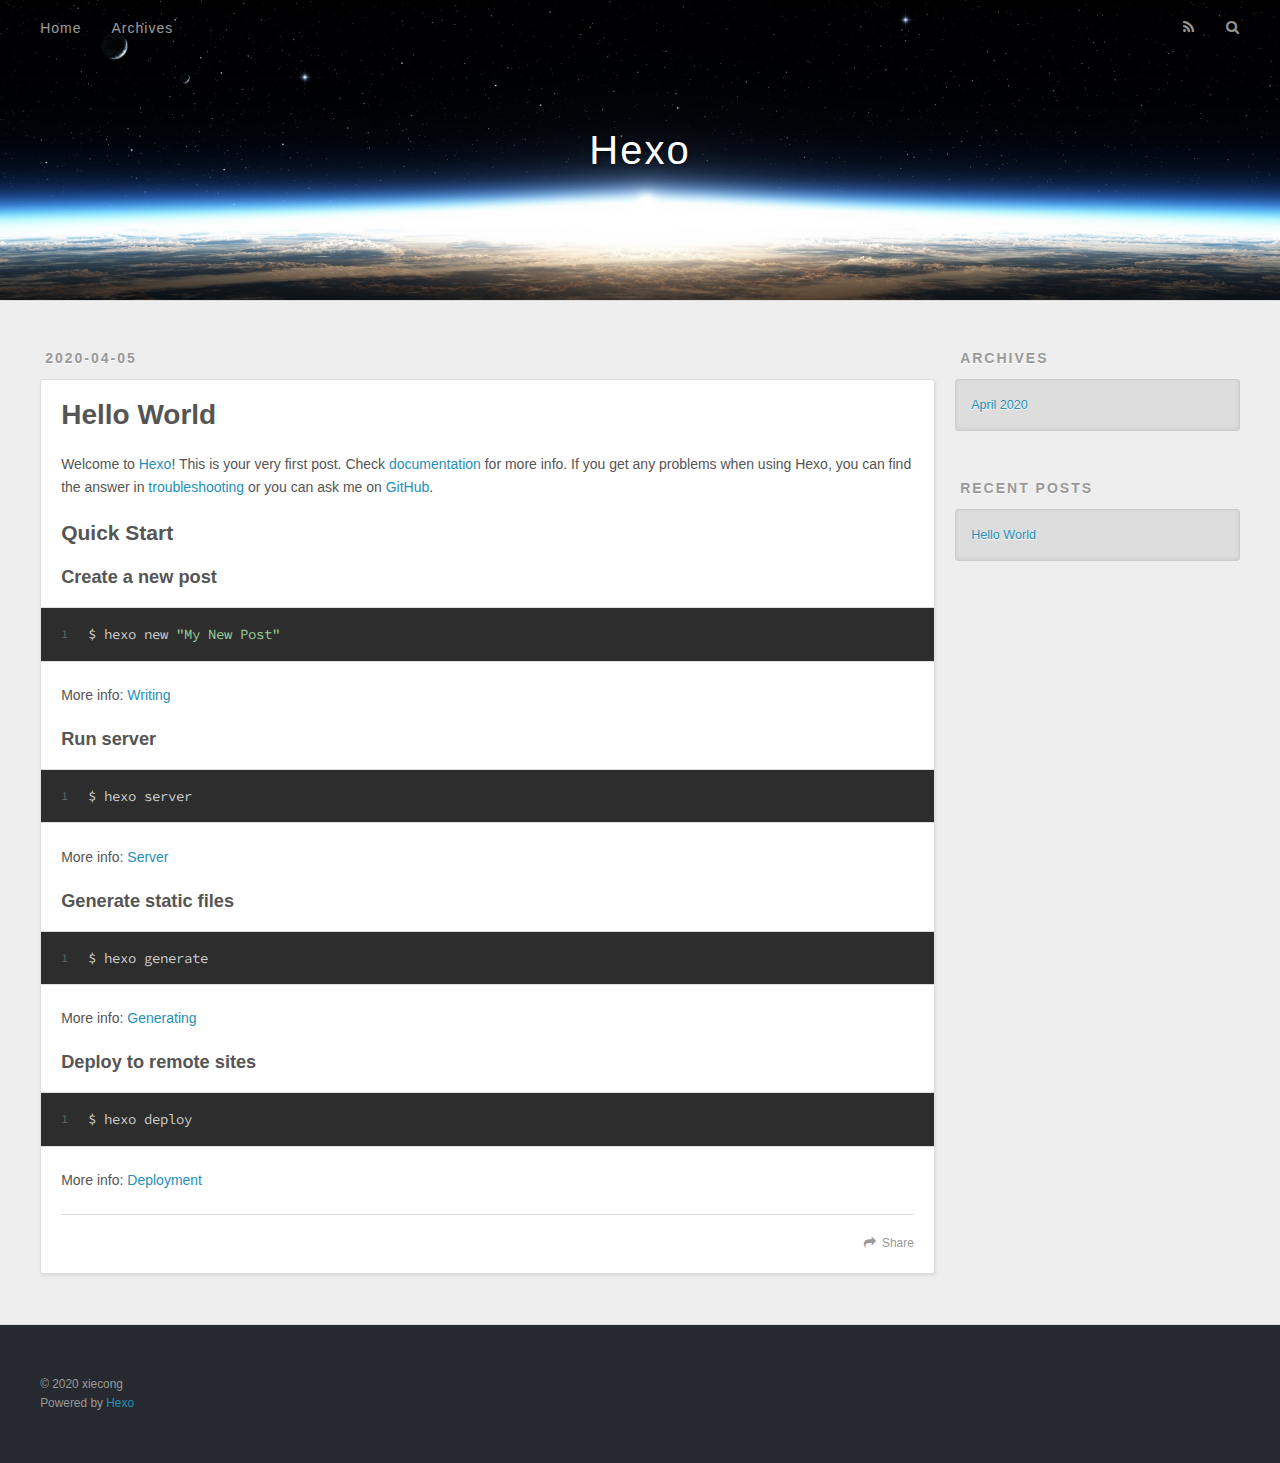
==== index.html @ ac2ae431 "Site updated: 2020-04-05 21:33:29" ====
<!DOCTYPE html>
<html>
<head>
  <meta charset="utf-8">
  

  
  <title>Hexo</title>
  <meta name="viewport" content="width=device-width, initial-scale=1, maximum-scale=1">
  <meta property="og:type" content="website">
<meta property="og:title" content="Hexo">
<meta property="og:url" content="https://xccong88.github.io/index.html">
<meta property="og:site_name" content="Hexo">
<meta property="og:locale" content="en_US">
<meta property="article:author" content="xiecong">
<meta name="twitter:card" content="summary">
  
    <link rel="alternate" href="/atom.xml" title="Hexo" type="application/atom+xml">
  
  
    <link rel="icon" href="/favicon.png">
  
  
    <link href="//fonts.googleapis.com/css?family=Source+Code+Pro" rel="stylesheet" type="text/css">
  
  
<link rel="stylesheet" href="/css/style.css">

<meta name="generator" content="Hexo 4.2.0"></head>

<body>
  <div id="container">
    <div id="wrap">
      <header id="header">
  <div id="banner"></div>
  <div id="header-outer" class="outer">
    <div id="header-title" class="inner">
      <h1 id="logo-wrap">
        <a href="/" id="logo">Hexo</a>
      </h1>
      
    </div>
    <div id="header-inner" class="inner">
      <nav id="main-nav">
        <a id="main-nav-toggle" class="nav-icon"></a>
        
          <a class="main-nav-link" href="/">Home</a>
        
          <a class="main-nav-link" href="/archives">Archives</a>
        
      </nav>
      <nav id="sub-nav">
        
          <a id="nav-rss-link" class="nav-icon" href="/atom.xml" title="RSS Feed"></a>
        
        <a id="nav-search-btn" class="nav-icon" title="Search"></a>
      </nav>
      <div id="search-form-wrap">
        <form action="//google.com/search" method="get" accept-charset="UTF-8" class="search-form"><input type="search" name="q" class="search-form-input" placeholder="Search"><button type="submit" class="search-form-submit">&#xF002;</button><input type="hidden" name="sitesearch" value="https://xccong88.github.io"></form>
      </div>
    </div>
  </div>
</header>
      <div class="outer">
        <section id="main">
  
    <article id="post-hello-world" class="article article-type-post" itemscope itemprop="blogPost">
  <div class="article-meta">
    <a href="/2020/04/05/hello-world/" class="article-date">
  <time datetime="2020-04-05T12:32:20.786Z" itemprop="datePublished">2020-04-05</time>
</a>
    
  </div>
  <div class="article-inner">
    
    
      <header class="article-header">
        
  
    <h1 itemprop="name">
      <a class="article-title" href="/2020/04/05/hello-world/">Hello World</a>
    </h1>
  

      </header>
    
    <div class="article-entry" itemprop="articleBody">
      
        <p>Welcome to <a href="https://hexo.io/" target="_blank" rel="noopener">Hexo</a>! This is your very first post. Check <a href="https://hexo.io/docs/" target="_blank" rel="noopener">documentation</a> for more info. If you get any problems when using Hexo, you can find the answer in <a href="https://hexo.io/docs/troubleshooting.html" target="_blank" rel="noopener">troubleshooting</a> or you can ask me on <a href="https://github.com/hexojs/hexo/issues" target="_blank" rel="noopener">GitHub</a>.</p>
<h2 id="Quick-Start"><a href="#Quick-Start" class="headerlink" title="Quick Start"></a>Quick Start</h2><h3 id="Create-a-new-post"><a href="#Create-a-new-post" class="headerlink" title="Create a new post"></a>Create a new post</h3><figure class="highlight bash"><table><tr><td class="gutter"><pre><span class="line">1</span><br></pre></td><td class="code"><pre><span class="line">$ hexo new <span class="string">"My New Post"</span></span><br></pre></td></tr></table></figure>

<p>More info: <a href="https://hexo.io/docs/writing.html" target="_blank" rel="noopener">Writing</a></p>
<h3 id="Run-server"><a href="#Run-server" class="headerlink" title="Run server"></a>Run server</h3><figure class="highlight bash"><table><tr><td class="gutter"><pre><span class="line">1</span><br></pre></td><td class="code"><pre><span class="line">$ hexo server</span><br></pre></td></tr></table></figure>

<p>More info: <a href="https://hexo.io/docs/server.html" target="_blank" rel="noopener">Server</a></p>
<h3 id="Generate-static-files"><a href="#Generate-static-files" class="headerlink" title="Generate static files"></a>Generate static files</h3><figure class="highlight bash"><table><tr><td class="gutter"><pre><span class="line">1</span><br></pre></td><td class="code"><pre><span class="line">$ hexo generate</span><br></pre></td></tr></table></figure>

<p>More info: <a href="https://hexo.io/docs/generating.html" target="_blank" rel="noopener">Generating</a></p>
<h3 id="Deploy-to-remote-sites"><a href="#Deploy-to-remote-sites" class="headerlink" title="Deploy to remote sites"></a>Deploy to remote sites</h3><figure class="highlight bash"><table><tr><td class="gutter"><pre><span class="line">1</span><br></pre></td><td class="code"><pre><span class="line">$ hexo deploy</span><br></pre></td></tr></table></figure>

<p>More info: <a href="https://hexo.io/docs/one-command-deployment.html" target="_blank" rel="noopener">Deployment</a></p>

      
    </div>
    <footer class="article-footer">
      <a data-url="https://xccong88.github.io/2020/04/05/hello-world/" data-id="ck8n20y670000jwvf26u1b7qo" class="article-share-link">Share</a>
      
      
    </footer>
  </div>
  
</article>


  


</section>
        
          <aside id="sidebar">
  
    

  
    

  
    
  
    
  <div class="widget-wrap">
    <h3 class="widget-title">Archives</h3>
    <div class="widget">
      <ul class="archive-list"><li class="archive-list-item"><a class="archive-list-link" href="/archives/2020/04/">April 2020</a></li></ul>
    </div>
  </div>


  
    
  <div class="widget-wrap">
    <h3 class="widget-title">Recent Posts</h3>
    <div class="widget">
      <ul>
        
          <li>
            <a href="/2020/04/05/hello-world/">Hello World</a>
          </li>
        
      </ul>
    </div>
  </div>

  
</aside>
        
      </div>
      <footer id="footer">
  
  <div class="outer">
    <div id="footer-info" class="inner">
      &copy; 2020 xiecong<br>
      Powered by <a href="http://hexo.io/" target="_blank">Hexo</a>
    </div>
  </div>
</footer>
    </div>
    <nav id="mobile-nav">
  
    <a href="/" class="mobile-nav-link">Home</a>
  
    <a href="/archives" class="mobile-nav-link">Archives</a>
  
</nav>
    

<script src="//ajax.googleapis.com/ajax/libs/jquery/2.0.3/jquery.min.js"></script>


  
<link rel="stylesheet" href="/fancybox/jquery.fancybox.css">

  
<script src="/fancybox/jquery.fancybox.pack.js"></script>




<script src="/js/script.js"></script>




  </div>
</body>
</html>
---- css/style.css ----
body {
  width: 100%;
}
body:before,
body:after {
  content: "";
  display: table;
}
body:after {
  clear: both;
}
html,
body,
div,
span,
applet,
object,
iframe,
h1,
h2,
h3,
h4,
h5,
h6,
p,
blockquote,
pre,
a,
abbr,
acronym,
address,
big,
cite,
code,
del,
dfn,
em,
img,
ins,
kbd,
q,
s,
samp,
small,
strike,
strong,
sub,
sup,
tt,
var,
dl,
dt,
dd,
ol,
ul,
li,
fieldset,
form,
label,
legend,
table,
caption,
tbody,
tfoot,
thead,
tr,
th,
td {
  margin: 0;
  padding: 0;
  border: 0;
  outline: 0;
  font-weight: inherit;
  font-style: inherit;
  font-family: inherit;
  font-size: 100%;
  vertical-align: baseline;
}
body {
  line-height: 1;
  color: #000;
  background: #fff;
}
ol,
ul {
  list-style: none;
}
table {
  border-collapse: separate;
  border-spacing: 0;
  vertical-align: middle;
}
caption,
th,
td {
  text-align: left;
  font-weight: normal;
  vertical-align: middle;
}
a img {
  border: none;
}
input,
button {
  margin: 0;
  padding: 0;
}
input::-moz-focus-inner,
button::-moz-focus-inner {
  border: 0;
  padding: 0;
}
@font-face {
  font-family: FontAwesome;
  font-style: normal;
  font-weight: normal;
  src: url("fonts/fontawesome-webfont.eot?v=#4.0.3");
  src: url("fonts/fontawesome-webfont.eot?#iefix&v=#4.0.3") format("embedded-opentype"), url("fonts/fontawesome-webfont.woff?v=#4.0.3") format("woff"), url("fonts/fontawesome-webfont.ttf?v=#4.0.3") format("truetype"), url("fonts/fontawesome-webfont.svg#fontawesomeregular?v=#4.0.3") format("svg");
}
html,
body,
#container {
  height: 100%;
}
body {
  background: #eee;
  font: 14px -apple-system, BlinkMacSystemFont, "Segoe UI", "Roboto", "Oxygen", "Ubuntu", "Cantarell", "Fira Sans", "Droid Sans", "Helvetica Neue", sans-serif;
  -webkit-text-size-adjust: 100%;
}
.outer {
  max-width: 1220px;
  margin: 0 auto;
  padding: 0 20px;
}
.outer:before,
.outer:after {
  content: "";
  display: table;
}
.outer:after {
  clear: both;
}
.inner {
  display: inline;
  float: left;
  width: 98.33333333333333%;
  margin: 0 0.833333333333333%;
}
.left,
.alignleft {
  float: left;
}
.right,
.alignright {
  float: right;
}
.clear {
  clear: both;
}
#container {
  position: relative;
}
.mobile-nav-on {
  overflow: hidden;
}
#wrap {
  height: 100%;
  width: 100%;
  position: absolute;
  top: 0;
  left: 0;
  -webkit-transition: 0.2s ease-out;
  -moz-transition: 0.2s ease-out;
  -ms-transition: 0.2s ease-out;
  transition: 0.2s ease-out;
  z-index: 1;
  background: #eee;
}
.mobile-nav-on #wrap {
  left: 280px;
}
@media screen and (min-width: 768px) {
  #main {
    display: inline;
    float: left;
    width: 73.33333333333333%;
    margin: 0 0.833333333333333%;
  }
}
.article-date,
.article-category-link,
.archive-year,
.widget-title {
  text-decoration: none;
  text-transform: uppercase;
  letter-spacing: 2px;
  color: #999;
  margin-bottom: 1em;
  margin-left: 5px;
  line-height: 1em;
  text-shadow: 0 1px #fff;
  font-weight: bold;
}
.article-inner,
.archive-article-inner {
  background: #fff;
  -webkit-box-shadow: 1px 2px 3px #ddd;
  box-shadow: 1px 2px 3px #ddd;
  border: 1px solid #ddd;
  border-radius: 3px;
}
.article-entry h1,
.widget h1 {
  font-size: 2em;
}
.article-entry h2,
.widget h2 {
  font-size: 1.5em;
}
.article-entry h3,
.widget h3 {
  font-size: 1.3em;
}
.article-entry h4,
.widget h4 {
  font-size: 1.2em;
}
.article-entry h5,
.widget h5 {
  font-size: 1em;
}
.article-entry h6,
.widget h6 {
  font-size: 1em;
  color: #999;
}
.article-entry hr,
.widget hr {
  border: 1px dashed #ddd;
}
.article-entry strong,
.widget strong {
  font-weight: bold;
}
.article-entry em,
.widget em,
.article-entry cite,
.widget cite {
  font-style: italic;
}
.article-entry sup,
.widget sup,
.article-entry sub,
.widget sub {
  font-size: 0.75em;
  line-height: 0;
  position: relative;
  vertical-align: baseline;
}
.article-entry sup,
.widget sup {
  top: -0.5em;
}
.article-entry sub,
.widget sub {
  bottom: -0.2em;
}
.article-entry small,
.widget small {
  font-size: 0.85em;
}
.article-entry acronym,
.widget acronym,
.article-entry abbr,
.widget abbr {
  border-bottom: 1px dotted;
}
.article-entry ul,
.widget ul,
.article-entry ol,
.widget ol,
.article-entry dl,
.widget dl {
  margin: 0 20px;
  line-height: 1.6em;
}
.article-entry ul ul,
.widget ul ul,
.article-entry ol ul,
.widget ol ul,
.article-entry ul ol,
.widget ul ol,
.article-entry ol ol,
.widget ol ol {
  margin-top: 0;
  margin-bottom: 0;
}
.article-entry ul,
.widget ul {
  list-style: disc;
}
.article-entry ol,
.widget ol {
  list-style: decimal;
}
.article-entry dt,
.widget dt {
  font-weight: bold;
}
#header {
  height: 300px;
  position: relative;
  border-bottom: 1px solid #ddd;
}
#header:before,
#header:after {
  content: "";
  position: absolute;
  left: 0;
  right: 0;
  height: 40px;
}
#header:before {
  top: 0;
  background: -webkit-linear-gradient(rgba(0,0,0,0.2), transparent);
  background: -moz-linear-gradient(rgba(0,0,0,0.2), transparent);
  background: -ms-linear-gradient(rgba(0,0,0,0.2), transparent);
  background: linear-gradient(rgba(0,0,0,0.2), transparent);
}
#header:after {
  bottom: 0;
  background: -webkit-linear-gradient(transparent, rgba(0,0,0,0.2));
  background: -moz-linear-gradient(transparent, rgba(0,0,0,0.2));
  background: -ms-linear-gradient(transparent, rgba(0,0,0,0.2));
  background: linear-gradient(transparent, rgba(0,0,0,0.2));
}
#header-outer {
  height: 100%;
  position: relative;
}
#header-inner {
  position: relative;
  overflow: hidden;
}
#banner {
  position: absolute;
  top: 0;
  left: 0;
  width: 100%;
  height: 100%;
  background: url("images/banner.jpg") center #000;
  -webkit-background-size: cover;
  -moz-background-size: cover;
  background-size: cover;
  z-index: -1;
}
#header-title {
  text-align: center;
  height: 40px;
  position: absolute;
  top: 50%;
  left: 0;
  margin-top: -20px;
}
#logo,
#subtitle {
  text-decoration: none;
  color: #fff;
  font-weight: 300;
  text-shadow: 0 1px 4px rgba(0,0,0,0.3);
}
#logo {
  font-size: 40px;
  line-height: 40px;
  letter-spacing: 2px;
}
#subtitle {
  font-size: 16px;
  line-height: 16px;
  letter-spacing: 1px;
}
#subtitle-wrap {
  margin-top: 16px;
}
#main-nav {
  float: left;
  margin-left: -15px;
}
.nav-icon,
.main-nav-link {
  float: left;
  color: #fff;
  opacity: 0.6;
  text-decoration: none;
  text-shadow: 0 1px rgba(0,0,0,0.2);
  -webkit-transition: opacity 0.2s;
  -moz-transition: opacity 0.2s;
  -ms-transition: opacity 0.2s;
  transition: opacity 0.2s;
  display: block;
  padding: 20px 15px;
}
.nav-icon:hover,
.main-nav-link:hover {
  opacity: 1;
}
.nav-icon {
  font-family: FontAwesome;
  text-align: center;
  font-size: 14px;
  width: 14px;
  height: 14px;
  padding: 20px 15px;
  position: relative;
  cursor: pointer;
}
.main-nav-link {
  font-weight: 300;
  letter-spacing: 1px;
}
@media screen and (max-width: 479px) {
  .main-nav-link {
    display: none;
  }
}
#main-nav-toggle {
  display: none;
}
#main-nav-toggle:before {
  content: "\f0c9";
}
@media screen and (max-width: 479px) {
  #main-nav-toggle {
    display: block;
  }
}
#sub-nav {
  float: right;
  margin-right: -15px;
}
#nav-rss-link:before {
  content: "\f09e";
}
#nav-search-btn:before {
  content: "\f002";
}
#search-form-wrap {
  position: absolute;
  top: 15px;
  width: 150px;
  height: 30px;
  right: -150px;
  opacity: 0;
  -webkit-transition: 0.2s ease-out;
  -moz-transition: 0.2s ease-out;
  -ms-transition: 0.2s ease-out;
  transition: 0.2s ease-out;
}
#search-form-wrap.on {
  opacity: 1;
  right: 0;
}
@media screen and (max-width: 479px) {
  #search-form-wrap {
    width: 100%;
    right: -100%;
  }
}
.search-form {
  position: absolute;
  top: 0;
  left: 0;
  right: 0;
  background: #fff;
  padding: 5px 15px;
  border-radius: 15px;
  -webkit-box-shadow: 0 0 10px rgba(0,0,0,0.3);
  box-shadow: 0 0 10px rgba(0,0,0,0.3);
}
.search-form-input {
  border: none;
  background: none;
  color: #555;
  width: 100%;
  font: 13px -apple-system, BlinkMacSystemFont, "Segoe UI", "Roboto", "Oxygen", "Ubuntu", "Cantarell", "Fira Sans", "Droid Sans", "Helvetica Neue", sans-serif;
  outline: none;
}
.search-form-input::-webkit-search-results-decoration,
.search-form-input::-webkit-search-cancel-button {
  -webkit-appearance: none;
}
.search-form-submit {
  position: absolute;
  top: 50%;
  right: 10px;
  margin-top: -7px;
  font: 13px FontAwesome;
  border: none;
  background: none;
  color: #bbb;
  cursor: pointer;
}
.search-form-submit:hover,
.search-form-submit:focus {
  color: #777;
}
.article {
  margin: 50px 0;
}
.article-inner {
  overflow: hidden;
}
.article-meta:before,
.article-meta:after {
  content: "";
  display: table;
}
.article-meta:after {
  clear: both;
}
.article-date {
  float: left;
}
.article-category {
  float: left;
  line-height: 1em;
  color: #ccc;
  text-shadow: 0 1px #fff;
  margin-left: 8px;
}
.article-category:before {
  content: "\2022";
}
.article-category-link {
  margin: 0 12px 1em;
}
.article-header {
  padding: 20px 20px 0;
}
.article-title {
  text-decoration: none;
  font-size: 2em;
  font-weight: bold;
  color: #555;
  line-height: 1.1em;
  -webkit-transition: color 0.2s;
  -moz-transition: color 0.2s;
  -ms-transition: color 0.2s;
  transition: color 0.2s;
}
a.article-title:hover {
  color: #258fb8;
}
.article-entry {
  color: #555;
  padding: 0 20px;
}
.article-entry:before,
.article-entry:after {
  content: "";
  display: table;
}
.article-entry:after {
  clear: both;
}
.article-entry p,
.article-entry table {
  line-height: 1.6em;
  margin: 1.6em 0;
}
.article-entry h1,
.article-entry h2,
.article-entry h3,
.article-entry h4,
.article-entry h5,
.article-entry h6 {
  font-weight: bold;
}
.article-entry h1,
.article-entry h2,
.article-entry h3,
.article-entry h4,
.article-entry h5,
.article-entry h6 {
  line-height: 1.1em;
  margin: 1.1em 0;
}
.article-entry a {
  color: #258fb8;
  text-decoration: none;
}
.article-entry a:hover {
  text-decoration: underline;
}
.article-entry ul,
.article-entry ol,
.article-entry dl {
  margin-top: 1.6em;
  margin-bottom: 1.6em;
}
.article-entry img,
.article-entry video {
  max-width: 100%;
  height: auto;
  display: block;
  margin: auto;
}
.article-entry iframe {
  border: none;
}
.article-entry table {
  width: 100%;
  border-collapse: collapse;
  border-spacing: 0;
}
.article-entry th {
  font-weight: bold;
  border-bottom: 3px solid #ddd;
  padding-bottom: 0.5em;
}
.article-entry td {
  border-bottom: 1px solid #ddd;
  padding: 10px 0;
}
.article-entry blockquote {
  font-family: Georgia, "Times New Roman", serif;
  font-size: 1.4em;
  margin: 1.6em 20px;
  text-align: center;
}
.article-entry blockquote footer {
  font-size: 14px;
  margin: 1.6em 0;
  font-family: -apple-system, BlinkMacSystemFont, "Segoe UI", "Roboto", "Oxygen", "Ubuntu", "Cantarell", "Fira Sans", "Droid Sans", "Helvetica Neue", sans-serif;
}
.article-entry blockquote footer cite:before {
  content: "—";
  padding: 0 0.5em;
}
.article-entry .pullquote {
  text-align: left;
  width: 45%;
  margin: 0;
}
.article-entry .pullquote.left {
  margin-left: 0.5em;
  margin-right: 1em;
}
.article-entry .pullquote.right {
  margin-right: 0.5em;
  margin-left: 1em;
}
.article-entry .caption {
  color: #999;
  display: block;
  font-size: 0.9em;
  margin-top: 0.5em;
  position: relative;
  text-align: center;
}
.article-entry .video-container {
  position: relative;
  padding-top: 56.25%;
  height: 0;
  overflow: hidden;
}
.article-entry .video-container iframe,
.article-entry .video-container object,
.article-entry .video-container embed {
  position: absolute;
  top: 0;
  left: 0;
  width: 100%;
  height: 100%;
  margin-top: 0;
}
.article-more-link a {
  display: inline-block;
  line-height: 1em;
  padding: 6px 15px;
  border-radius: 15px;
  background: #eee;
  color: #999;
  text-shadow: 0 1px #fff;
  text-decoration: none;
}
.article-more-link a:hover {
  background: #258fb8;
  color: #fff;
  text-decoration: none;
  text-shadow: 0 1px #1e7293;
}
.article-footer {
  font-size: 0.85em;
  line-height: 1.6em;
  border-top: 1px solid #ddd;
  padding-top: 1.6em;
  margin: 0 20px 20px;
}
.article-footer:before,
.article-footer:after {
  content: "";
  display: table;
}
.article-footer:after {
  clear: both;
}
.article-footer a {
  color: #999;
  text-decoration: none;
}
.article-footer a:hover {
  color: #555;
}
.article-tag-list-item {
  float: left;
  margin-right: 10px;
}
.article-tag-list-link:before {
  content: "#";
}
.article-comment-link {
  float: right;
}
.article-comment-link:before {
  content: "\f075";
  font-family: FontAwesome;
  padding-right: 8px;
}
.article-share-link {
  cursor: pointer;
  float: right;
  margin-left: 20px;
}
.article-share-link:before {
  content: "\f064";
  font-family: FontAwesome;
  padding-right: 6px;
}
#article-nav {
  position: relative;
}
#article-nav:before,
#article-nav:after {
  content: "";
  display: table;
}
#article-nav:after {
  clear: both;
}
@media screen and (min-width: 768px) {
  #article-nav {
    margin: 50px 0;
  }
  #article-nav:before {
    width: 8px;
    height: 8px;
    position: absolute;
    top: 50%;
    left: 50%;
    margin-top: -4px;
    margin-left: -4px;
    content: "";
    border-radius: 50%;
    background: #ddd;
    -webkit-box-shadow: 0 1px 2px #fff;
    box-shadow: 0 1px 2px #fff;
  }
}
.article-nav-link-wrap {
  text-decoration: none;
  text-shadow: 0 1px #fff;
  color: #999;
  -webkit-box-sizing: border-box;
  -moz-box-sizing: border-box;
  box-sizing: border-box;
  margin-top: 50px;
  text-align: center;
  display: block;
}
.article-nav-link-wrap:hover {
  color: #555;
}
@media screen and (min-width: 768px) {
  .article-nav-link-wrap {
    width: 50%;
    margin-top: 0;
  }
}
@media screen and (min-width: 768px) {
  #article-nav-newer {
    float: left;
    text-align: right;
    padding-right: 20px;
  }
}
@media screen and (min-width: 768px) {
  #article-nav-older {
    float: right;
    text-align: left;
    padding-left: 20px;
  }
}
.article-nav-caption {
  text-transform: uppercase;
  letter-spacing: 2px;
  color: #ddd;
  line-height: 1em;
  font-weight: bold;
}
#article-nav-newer .article-nav-caption {
  margin-right: -2px;
}
.article-nav-title {
  font-size: 0.85em;
  line-height: 1.6em;
  margin-top: 0.5em;
}
.article-share-box {
  position: absolute;
  display: none;
  background: #fff;
  -webkit-box-shadow: 1px 2px 10px rgba(0,0,0,0.2);
  box-shadow: 1px 2px 10px rgba(0,0,0,0.2);
  border-radius: 3px;
  margin-left: -145px;
  overflow: hidden;
  z-index: 1;
}
.article-share-box.on {
  display: block;
}
.article-share-input {
  width: 100%;
  background: none;
  -webkit-box-sizing: border-box;
  -moz-box-sizing: border-box;
  box-sizing: border-box;
  font: 14px -apple-system, BlinkMacSystemFont, "Segoe UI", "Roboto", "Oxygen", "Ubuntu", "Cantarell", "Fira Sans", "Droid Sans", "Helvetica Neue", sans-serif;
  padding: 0 15px;
  color: #555;
  outline: none;
  border: 1px solid #ddd;
  border-radius: 3px 3px 0 0;
  height: 36px;
  line-height: 36px;
}
.article-share-links {
  background: #eee;
}
.article-share-links:before,
.article-share-links:after {
  content: "";
  display: table;
}
.article-share-links:after {
  clear: both;
}
.article-share-twitter,
.article-share-facebook,
.article-share-pinterest,
.article-share-google {
  width: 50px;
  height: 36px;
  display: block;
  float: left;
  position: relative;
  color: #999;
  text-shadow: 0 1px #fff;
}
.article-share-twitter:before,
.article-share-facebook:before,
.article-share-pinterest:before,
.article-share-google:before {
  font-size: 20px;
  font-family: FontAwesome;
  width: 20px;
  height: 20px;
  position: absolute;
  top: 50%;
  left: 50%;
  margin-top: -10px;
  margin-left: -10px;
  text-align: center;
}
.article-share-twitter:hover,
.article-share-facebook:hover,
.article-share-pinterest:hover,
.article-share-google:hover {
  color: #fff;
}
.article-share-twitter:before {
  content: "\f099";
}
.article-share-twitter:hover {
  background: #00aced;
  text-shadow: 0 1px #008abe;
}
.article-share-facebook:before {
  content: "\f09a";
}
.article-share-facebook:hover {
  background: #3b5998;
  text-shadow: 0 1px #2f477a;
}
.article-share-pinterest:before {
  content: "\f0d2";
}
.article-share-pinterest:hover {
  background: #cb2027;
  text-shadow: 0 1px #a21a1f;
}
.article-share-google:before {
  content: "\f0d5";
}
.article-share-google:hover {
  background: #dd4b39;
  text-shadow: 0 1px #be3221;
}
.article-gallery {
  background: #000;
  position: relative;
}
.article-gallery-photos {
  position: relative;
  overflow: hidden;
}
.article-gallery-img {
  display: none;
  max-width: 100%;
}
.article-gallery-img:first-child {
  display: block;
}
.article-gallery-img.loaded {
  position: absolute;
  display: block;
}
.article-gallery-img img {
  display: block;
  max-width: 100%;
  margin: 0 auto;
}
#comments {
  background: #fff;
  -webkit-box-shadow: 1px 2px 3px #ddd;
  box-shadow: 1px 2px 3px #ddd;
  padding: 20px;
  border: 1px solid #ddd;
  border-radius: 3px;
  margin: 50px 0;
}
#comments a {
  color: #258fb8;
}
.archives-wrap {
  margin: 50px 0;
}
.archives:before,
.archives:after {
  content: "";
  display: table;
}
.archives:after {
  clear: both;
}
.archive-year-wrap {
  margin-bottom: 1em;
}
.archives {
  -webkit-column-gap: 10px;
  -moz-column-gap: 10px;
  column-gap: 10px;
}
@media screen and (min-width: 480px) and (max-width: 767px) {
  .archives {
    -webkit-column-count: 2;
    -moz-column-count: 2;
    column-count: 2;
  }
}
@media screen and (min-width: 768px) {
  .archives {
    -webkit-column-count: 3;
    -moz-column-count: 3;
    column-count: 3;
  }
}
.archive-article {
  -webkit-column-break-inside: avoid;
  page-break-inside: avoid;
  overflow: hidden;
  break-inside: avoid-column;
}
.archive-article-inner {
  padding: 10px;
  margin-bottom: 15px;
}
.archive-article-title {
  text-decoration: none;
  font-weight: bold;
  color: #555;
  -webkit-transition: color 0.2s;
  -moz-transition: color 0.2s;
  -ms-transition: color 0.2s;
  transition: color 0.2s;
  line-height: 1.6em;
}
.archive-article-title:hover {
  color: #258fb8;
}
.archive-article-footer {
  margin-top: 1em;
}
.archive-article-date {
  color: #999;
  text-decoration: none;
  font-size: 0.85em;
  line-height: 1em;
  margin-bottom: 0.5em;
  display: block;
}
#page-nav {
  margin: 50px auto;
  background: #fff;
  -webkit-box-shadow: 1px 2px 3px #ddd;
  box-shadow: 1px 2px 3px #ddd;
  border: 1px solid #ddd;
  border-radius: 3px;
  text-align: center;
  color: #999;
  overflow: hidden;
}
#page-nav:before,
#page-nav:after {
  content: "";
  display: table;
}
#page-nav:after {
  clear: both;
}
#page-nav a,
#page-nav span {
  padding: 10px 20px;
  line-height: 1;
  height: 2ex;
}
#page-nav a {
  color: #999;
  text-decoration: none;
}
#page-nav a:hover {
  background: #999;
  color: #fff;
}
#page-nav .prev {
  float: left;
}
#page-nav .next {
  float: right;
}
#page-nav .page-number {
  display: inline-block;
}
@media screen and (max-width: 479px) {
  #page-nav .page-number {
    display: none;
  }
}
#page-nav .current {
  color: #555;
  font-weight: bold;
}
#page-nav .space {
  color: #ddd;
}
#footer {
  background: #262a30;
  padding: 50px 0;
  border-top: 1px solid #ddd;
  color: #999;
}
#footer a {
  color: #258fb8;
  text-decoration: none;
}
#footer a:hover {
  text-decoration: underline;
}
#footer-info {
  line-height: 1.6em;
  font-size: 0.85em;
}
.article-entry pre,
.article-entry .highlight {
  background: #2d2d2d;
  margin: 0 -20px;
  padding: 15px 20px;
  border-style: solid;
  border-color: #ddd;
  border-width: 1px 0;
  overflow: auto;
  color: #ccc;
  line-height: 22.400000000000002px;
}
.article-entry .highlight .gutter pre,
.article-entry .gist .gist-file .gist-data .line-numbers {
  color: #666;
  font-size: 0.85em;
}
.article-entry pre,
.article-entry code {
  font-family: "Source Code Pro", Consolas, Monaco, Menlo, Consolas, monospace;
}
.article-entry code {
  background: #eee;
  text-shadow: 0 1px #fff;
  padding: 0 0.3em;
}
.article-entry pre code {
  background: none;
  text-shadow: none;
  padding: 0;
}
.article-entry .highlight pre {
  border: none;
  margin: 0;
  padding: 0;
}
.article-entry .highlight table {
  margin: 0;
  width: auto;
}
.article-entry .highlight td {
  border: none;
  padding: 0;
}
.article-entry .highlight figcaption {
  font-size: 0.85em;
  color: #999;
  line-height: 1em;
  margin-bottom: 1em;
}
.article-entry .highlight figcaption:before,
.article-entry .highlight figcaption:after {
  content: "";
  display: table;
}
.article-entry .highlight figcaption:after {
  clear: both;
}
.article-entry .highlight figcaption a {
  float: right;
}
.article-entry .highlight .gutter pre {
  text-align: right;
  padding-right: 20px;
}
.article-entry .highlight .line {
  height: 22.400000000000002px;
}
.article-entry .highlight .line.marked {
  background: #515151;
}
.article-entry .gist {
  margin: 0 -20px;
  border-style: solid;
  border-color: #ddd;
  border-width: 1px 0;
  background: #2d2d2d;
  padding: 15px 20px 15px 0;
}
.article-entry .gist .gist-file {
  border: none;
  font-family: "Source Code Pro", Consolas, Monaco, Menlo, Consolas, monospace;
  margin: 0;
}
.article-entry .gist .gist-file .gist-data {
  background: none;
  border: none;
}
.article-entry .gist .gist-file .gist-data .line-numbers {
  background: none;
  border: none;
  padding: 0 20px 0 0;
}
.article-entry .gist .gist-file .gist-data .line-data {
  padding: 0 !important;
}
.article-entry .gist .gist-file .highlight {
  margin: 0;
  padding: 0;
  border: none;
}
.article-entry .gist .gist-file .gist-meta {
  background: #2d2d2d;
  color: #999;
  font: 0.85em -apple-system, BlinkMacSystemFont, "Segoe UI", "Roboto", "Oxygen", "Ubuntu", "Cantarell", "Fira Sans", "Droid Sans", "Helvetica Neue", sans-serif;
  text-shadow: 0 0;
  padding: 0;
  margin-top: 1em;
  margin-left: 20px;
}
.article-entry .gist .gist-file .gist-meta a {
  color: #258fb8;
  font-weight: normal;
}
.article-entry .gist .gist-file .gist-meta a:hover {
  text-decoration: underline;
}
pre .comment,
pre .title {
  color: #999;
}
pre .variable,
pre .attribute,
pre .tag,
pre .regexp,
pre .ruby .constant,
pre .xml .tag .title,
pre .xml .pi,
pre .xml .doctype,
pre .html .doctype,
pre .css .id,
pre .css .class,
pre .css .pseudo {
  color: #f2777a;
}
pre .number,
pre .preprocessor,
pre .built_in,
pre .literal,
pre .params,
pre .constant {
  color: #f99157;
}
pre .class,
pre .ruby .class .title,
pre .css .rules .attribute {
  color: #9c9;
}
pre .string,
pre .value,
pre .inheritance,
pre .header,
pre .ruby .symbol,
pre .xml .cdata {
  color: #9c9;
}
pre .css .hexcolor {
  color: #6cc;
}
pre .function,
pre .python .decorator,
pre .python .title,
pre .ruby .function .title,
pre .ruby .title .keyword,
pre .perl .sub,
pre .javascript .title,
pre .coffeescript .title {
  color: #69c;
}
pre .keyword,
pre .javascript .function {
  color: #c9c;
}
@media screen and (max-width: 479px) {
  #mobile-nav {
    position: absolute;
    top: 0;
    left: 0;
    width: 280px;
    height: 100%;
    background: #191919;
    border-right: 1px solid #fff;
  }
}
@media screen and (max-width: 479px) {
  .mobile-nav-link {
    display: block;
    color: #999;
    text-decoration: none;
    padding: 15px 20px;
    font-weight: bold;
  }
  .mobile-nav-link:hover {
    color: #fff;
  }
}
@media screen and (min-width: 768px) {
  #sidebar {
    display: inline;
    float: left;
    width: 23.333333333333332%;
    margin: 0 0.833333333333333%;
  }
}
.widget-wrap {
  margin: 50px 0;
}
.widget {
  color: #777;
  text-shadow: 0 1px #fff;
  background: #ddd;
  -webkit-box-shadow: 0 -1px 4px #ccc inset;
  box-shadow: 0 -1px 4px #ccc inset;
  border: 1px solid #ccc;
  padding: 15px;
  border-radius: 3px;
}
.widget a {
  color: #258fb8;
  text-decoration: none;
}
.widget a:hover {
  text-decoration: underline;
}
.widget ul ul,
.widget ol ul,
.widget dl ul,
.widget ul ol,
.widget ol ol,
.widget dl ol,
.widget ul dl,
.widget ol dl,
.widget dl dl {
  margin-left: 15px;
  list-style: disc;
}
.widget {
  line-height: 1.6em;
  word-wrap: break-word;
  font-size: 0.9em;
}
.widget ul,
.widget ol {
  list-style: none;
  margin: 0;
}
.widget ul ul,
.widget ol ul,
.widget ul ol,
.widget ol ol {
  margin: 0 20px;
}
.widget ul ul,
.widget ol ul {
  list-style: disc;
}
.widget ul ol,
.widget ol ol {
  list-style: decimal;
}
.category-list-count,
.tag-list-count,
.archive-list-count {
  padding-left: 5px;
  color: #999;
  font-size: 0.85em;
}
.category-list-count:before,
.tag-list-count:before,
.archive-list-count:before {
  content: "(";
}
.category-list-count:after,
.tag-list-count:after,
.archive-list-count:after {
  content: ")";
}
.tagcloud a {
  margin-right: 5px;
  display: inline-block;
}
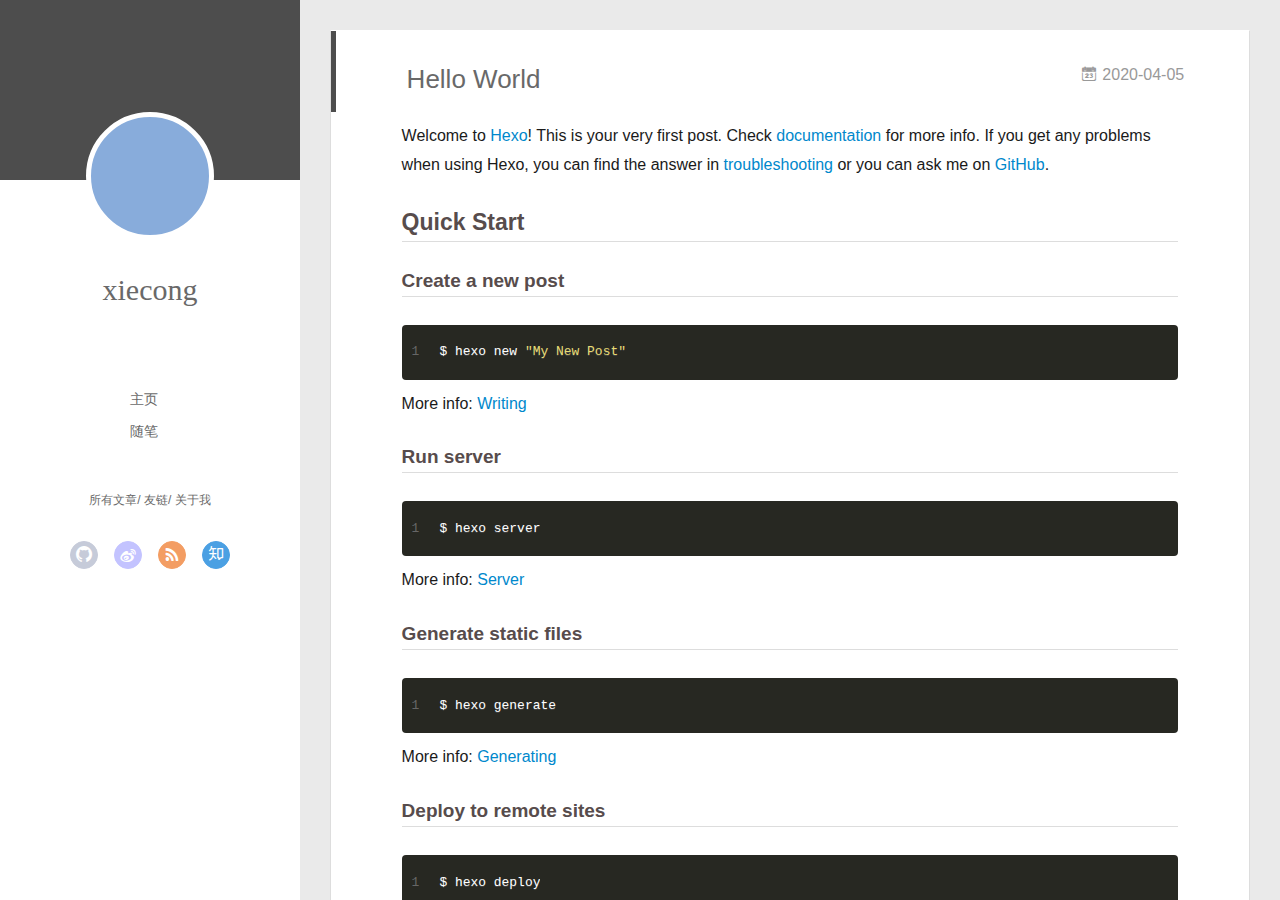
==== commit d0184a47: "Site updated: 2020-04-05 22:35:02" ====
--- a/index.html
+++ b/index.html
@@ -3,8 +3,9 @@
 <head>
   <meta charset="utf-8">
   
-
-  
+  <meta name="renderer" content="webkit">
+  <meta http-equiv="X-UA-Compatible" content="IE=edge" >
+  <link rel="dns-prefetch" href="https://xccong88.github.io">
   <title>Hexo</title>
   <meta name="viewport" content="width=device-width, initial-scale=1, maximum-scale=1">
   <meta property="og:type" content="website">
@@ -15,64 +16,144 @@
 <meta property="article:author" content="xiecong">
 <meta name="twitter:card" content="summary">
   
-    <link rel="alternate" href="/atom.xml" title="Hexo" type="application/atom+xml">
+    <link rel="alternative" href="/atom.xml" title="Hexo" type="application/atom+xml">
   
   
     <link rel="icon" href="/favicon.png">
   
-  
-    <link href="//fonts.googleapis.com/css?family=Source+Code+Pro" rel="stylesheet" type="text/css">
-  
-  
-<link rel="stylesheet" href="/css/style.css">
+  <link rel="stylesheet" type="text/css" href="/./main.0cf68a.css">
+  <style type="text/css">
+  
+    #container.show {
+      background: linear-gradient(200deg,#a0cfe4,#e8c37e);
+    }
+  </style>
+  
+
+  
 
 <meta name="generator" content="Hexo 4.2.0"></head>
 
 <body>
-  <div id="container">
-    <div id="wrap">
-      <header id="header">
-  <div id="banner"></div>
-  <div id="header-outer" class="outer">
-    <div id="header-title" class="inner">
-      <h1 id="logo-wrap">
-        <a href="/" id="logo">Hexo</a>
-      </h1>
-      
-    </div>
-    <div id="header-inner" class="inner">
-      <nav id="main-nav">
-        <a id="main-nav-toggle" class="nav-icon"></a>
-        
-          <a class="main-nav-link" href="/">Home</a>
-        
-          <a class="main-nav-link" href="/archives">Archives</a>
-        
-      </nav>
-      <nav id="sub-nav">
-        
-          <a id="nav-rss-link" class="nav-icon" href="/atom.xml" title="RSS Feed"></a>
-        
-        <a id="nav-search-btn" class="nav-icon" title="Search"></a>
-      </nav>
-      <div id="search-form-wrap">
-        <form action="//google.com/search" method="get" accept-charset="UTF-8" class="search-form"><input type="search" name="q" class="search-form-input" placeholder="Search"><button type="submit" class="search-form-submit">&#xF002;</button><input type="hidden" name="sitesearch" value="https://xccong88.github.io"></form>
-      </div>
-    </div>
-  </div>
-</header>
-      <div class="outer">
-        <section id="main">
-  
-    <article id="post-hello-world" class="article article-type-post" itemscope itemprop="blogPost">
-  <div class="article-meta">
-    <a href="/2020/04/05/hello-world/" class="article-date">
-  <time datetime="2020-04-05T12:32:20.786Z" itemprop="datePublished">2020-04-05</time>
-</a>
-    
-  </div>
+  <div id="container" q-class="show:isCtnShow">
+    <canvas id="anm-canvas" class="anm-canvas"></canvas>
+    <div class="left-col" q-class="show:isShow">
+      
+<div class="overlay" style="background: #4d4d4d"></div>
+<div class="intrude-less">
+	<header id="header" class="inner">
+		<a href="/" class="profilepic">
+			<img src="" class="js-avatar">
+		</a>
+		<hgroup>
+		  <h1 class="header-author"><a href="/">xiecong</a></h1>
+		</hgroup>
+		
+
+		<nav class="header-menu">
+			<ul>
+			
+				<li><a href="/">主页</a></li>
+	        
+				<li><a href="/tags/%E9%9A%8F%E7%AC%94/">随笔</a></li>
+	        
+			</ul>
+		</nav>
+		<nav class="header-smart-menu">
+    		
+    			
+    			<a q-on="click: openSlider(e, 'innerArchive')" href="javascript:void(0)">所有文章</a>
+    			
+            
+    			
+    			<a q-on="click: openSlider(e, 'friends')" href="javascript:void(0)">友链</a>
+    			
+            
+    			
+    			<a q-on="click: openSlider(e, 'aboutme')" href="javascript:void(0)">关于我</a>
+    			
+            
+		</nav>
+		<nav class="header-nav">
+			<div class="social">
+				
+					<a class="github" target="_blank" href="#" title="github"><i class="icon-github"></i></a>
+		        
+					<a class="weibo" target="_blank" href="#" title="weibo"><i class="icon-weibo"></i></a>
+		        
+					<a class="rss" target="_blank" href="#" title="rss"><i class="icon-rss"></i></a>
+		        
+					<a class="zhihu" target="_blank" href="#" title="zhihu"><i class="icon-zhihu"></i></a>
+		        
+			</div>
+		</nav>
+	</header>		
+</div>
+
+    </div>
+    <div class="mid-col" q-class="show:isShow,hide:isShow|isFalse">
+      
+<nav id="mobile-nav">
+  	<div class="overlay js-overlay" style="background: #4d4d4d"></div>
+	<div class="btnctn js-mobile-btnctn">
+  		<div class="slider-trigger list" q-on="click: openSlider(e)"><i class="icon icon-sort"></i></div>
+	</div>
+	<div class="intrude-less">
+		<header id="header" class="inner">
+			<div class="profilepic">
+				<img src="" class="js-avatar">
+			</div>
+			<hgroup>
+			  <h1 class="header-author js-header-author">xiecong</h1>
+			</hgroup>
+			
+			
+			
+				
+			
+				
+			
+			
+			
+			<nav class="header-nav">
+				<div class="social">
+					
+						<a class="github" target="_blank" href="#" title="github"><i class="icon-github"></i></a>
+			        
+						<a class="weibo" target="_blank" href="#" title="weibo"><i class="icon-weibo"></i></a>
+			        
+						<a class="rss" target="_blank" href="#" title="rss"><i class="icon-rss"></i></a>
+			        
+						<a class="zhihu" target="_blank" href="#" title="zhihu"><i class="icon-zhihu"></i></a>
+			        
+				</div>
+			</nav>
+
+			<nav class="header-menu js-header-menu">
+				<ul style="width: 50%">
+				
+				
+					<li style="width: 50%"><a href="/">主页</a></li>
+		        
+					<li style="width: 50%"><a href="/tags/%E9%9A%8F%E7%AC%94/">随笔</a></li>
+		        
+				</ul>
+			</nav>
+		</header>				
+	</div>
+	<div class="mobile-mask" style="display:none" q-show="isShow"></div>
+</nav>
+
+      <div id="wrapper" class="body-wrap">
+        <div class="menu-l">
+          <div class="canvas-wrap">
+            <canvas data-colors="#eaeaea" data-sectionHeight="100" data-contentId="js-content" id="myCanvas1" class="anm-canvas"></canvas>
+          </div>
+          <div id="js-content" class="content-ll">
+            
+  
+    <article id="post-hello-world" class="article article-type-post  article-index" itemscope itemprop="blogPost">
   <div class="article-inner">
-    
     
       <header class="article-header">
         
@@ -82,6 +163,11 @@
     </h1>
   
 
+        
+        <a href="/2020/04/05/hello-world/" class="archive-article-date">
+  	<time datetime="2020-04-05T12:32:20.786Z" itemprop="datePublished"><i class="icon-calendar icon"></i>2020-04-05</time>
+</a>
+        
       </header>
     
     <div class="article-entry" itemprop="articleBody">
@@ -101,96 +187,292 @@
 <p>More info: <a href="https://hexo.io/docs/one-command-deployment.html" target="_blank" rel="noopener">Deployment</a></p>
 
       
-    </div>
-    <footer class="article-footer">
-      <a data-url="https://xccong88.github.io/2020/04/05/hello-world/" data-id="ck8n20y670000jwvf26u1b7qo" class="article-share-link">Share</a>
-      
-      
-    </footer>
+
+      
+    </div>
+    <div class="article-info article-info-index">
+      
+      
+      
+
+      
+        <p class="article-more-link">
+          <a class="article-more-a" href="/2020/04/05/hello-world/">展开全文 >></a>
+        </p>
+      
+
+      
+      <div class="clearfix"></div>
+    </div>
   </div>
-  
 </article>
 
-
-  
-
-
-</section>
-        
-          <aside id="sidebar">
-  
-    
-
-  
-    
-
-  
-    
-  
-    
-  <div class="widget-wrap">
-    <h3 class="widget-title">Archives</h3>
-    <div class="widget">
-      <ul class="archive-list"><li class="archive-list-item"><a class="archive-list-link" href="/archives/2020/04/">April 2020</a></li></ul>
-    </div>
-  </div>
-
-
-  
-    
-  <div class="widget-wrap">
-    <h3 class="widget-title">Recent Posts</h3>
-    <div class="widget">
-      <ul>
-        
-          <li>
-            <a href="/2020/04/05/hello-world/">Hello World</a>
-          </li>
-        
-      </ul>
-    </div>
-  </div>
-
-  
+<aside class="wrap-side-operation">
+    <div class="mod-side-operation">
+        
+        <div class="jump-container" id="js-jump-container" style="display:none;">
+            <a href="javascript:void(0)" class="mod-side-operation__jump-to-top">
+                <i class="icon-font icon-back"></i>
+            </a>
+            <div id="js-jump-plan-container" class="jump-plan-container" style="top: -11px;">
+                <i class="icon-font icon-plane jump-plane"></i>
+            </div>
+        </div>
+        
+        
+    </div>
 </aside>
-        
+
+
+
+
+  
+  
+
+
+          </div>
+        </div>
       </div>
       <footer id="footer">
-  
   <div class="outer">
-    <div id="footer-info" class="inner">
-      &copy; 2020 xiecong<br>
-      Powered by <a href="http://hexo.io/" target="_blank">Hexo</a>
+    <div id="footer-info">
+    	<div class="footer-left">
+    		&copy; 2020 xiecong
+    	</div>
+      	<div class="footer-right">
+      		<a href="http://hexo.io/" target="_blank">Hexo</a>  Theme <a href="https://github.com/litten/hexo-theme-yilia" target="_blank">Yilia</a> by Litten
+      	</div>
     </div>
   </div>
 </footer>
     </div>
-    <nav id="mobile-nav">
-  
-    <a href="/" class="mobile-nav-link">Home</a>
-  
-    <a href="/archives" class="mobile-nav-link">Archives</a>
-  
-</nav>
-    
-
-<script src="//ajax.googleapis.com/ajax/libs/jquery/2.0.3/jquery.min.js"></script>
-
-
-  
-<link rel="stylesheet" href="/fancybox/jquery.fancybox.css">
-
-  
-<script src="/fancybox/jquery.fancybox.pack.js"></script>
-
-
-
-
-<script src="/js/script.js"></script>
-
-
-
-
+    <script>
+	var yiliaConfig = {
+		mathjax: false,
+		isHome: true,
+		isPost: false,
+		isArchive: false,
+		isTag: false,
+		isCategory: false,
+		open_in_new: false,
+		toc_hide_index: true,
+		root: "/",
+		innerArchive: true,
+		showTags: false
+	}
+</script>
+
+<script>!function(t){function n(e){if(r[e])return r[e].exports;var i=r[e]={exports:{},id:e,loaded:!1};return t[e].call(i.exports,i,i.exports,n),i.loaded=!0,i.exports}var r={};n.m=t,n.c=r,n.p="./",n(0)}([function(t,n,r){r(195),t.exports=r(191)},function(t,n,r){var e=r(3),i=r(52),o=r(27),u=r(28),c=r(53),f="prototype",a=function(t,n,r){var s,l,h,v,p=t&a.F,d=t&a.G,y=t&a.S,g=t&a.P,b=t&a.B,m=d?e:y?e[n]||(e[n]={}):(e[n]||{})[f],x=d?i:i[n]||(i[n]={}),w=x[f]||(x[f]={});d&&(r=n);for(s in r)l=!p&&m&&void 0!==m[s],h=(l?m:r)[s],v=b&&l?c(h,e):g&&"function"==typeof h?c(Function.call,h):h,m&&u(m,s,h,t&a.U),x[s]!=h&&o(x,s,v),g&&w[s]!=h&&(w[s]=h)};e.core=i,a.F=1,a.G=2,a.S=4,a.P=8,a.B=16,a.W=32,a.U=64,a.R=128,t.exports=a},function(t,n,r){var e=r(6);t.exports=function(t){if(!e(t))throw TypeError(t+" is not an object!");return t}},function(t,n){var r=t.exports="undefined"!=typeof window&&window.Math==Math?window:"undefined"!=typeof self&&self.Math==Math?self:Function("return this")();"number"==typeof __g&&(__g=r)},function(t,n){t.exports=function(t){try{return!!t()}catch(t){return!0}}},function(t,n){var r=t.exports="undefined"!=typeof window&&window.Math==Math?window:"undefined"!=typeof self&&self.Math==Math?self:Function("return this")();"number"==typeof __g&&(__g=r)},function(t,n){t.exports=function(t){return"object"==typeof t?null!==t:"function"==typeof t}},function(t,n,r){var e=r(126)("wks"),i=r(76),o=r(3).Symbol,u="function"==typeof o;(t.exports=function(t){return e[t]||(e[t]=u&&o[t]||(u?o:i)("Symbol."+t))}).store=e},function(t,n){var r={}.hasOwnProperty;t.exports=function(t,n){return r.call(t,n)}},function(t,n,r){var e=r(94),i=r(33);t.exports=function(t){return e(i(t))}},function(t,n,r){t.exports=!r(4)(function(){return 7!=Object.defineProperty({},"a",{get:function(){return 7}}).a})},function(t,n,r){var e=r(2),i=r(167),o=r(50),u=Object.defineProperty;n.f=r(10)?Object.defineProperty:function(t,n,r){if(e(t),n=o(n,!0),e(r),i)try{return u(t,n,r)}catch(t){}if("get"in r||"set"in r)throw TypeError("Accessors not supported!");return"value"in r&&(t[n]=r.value),t}},function(t,n,r){t.exports=!r(18)(function(){return 7!=Object.defineProperty({},"a",{get:function(){return 7}}).a})},function(t,n,r){var e=r(14),i=r(22);t.exports=r(12)?function(t,n,r){return e.f(t,n,i(1,r))}:function(t,n,r){return t[n]=r,t}},function(t,n,r){var e=r(20),i=r(58),o=r(42),u=Object.defineProperty;n.f=r(12)?Object.defineProperty:function(t,n,r){if(e(t),n=o(n,!0),e(r),i)try{return u(t,n,r)}catch(t){}if("get"in r||"set"in r)throw TypeError("Accessors not supported!");return"value"in r&&(t[n]=r.value),t}},function(t,n,r){var e=r(40)("wks"),i=r(23),o=r(5).Symbol,u="function"==typeof o;(t.exports=function(t){return e[t]||(e[t]=u&&o[t]||(u?o:i)("Symbol."+t))}).store=e},function(t,n,r){var e=r(67),i=Math.min;t.exports=function(t){return t>0?i(e(t),9007199254740991):0}},function(t,n,r){var e=r(46);t.exports=function(t){return Object(e(t))}},function(t,n){t.exports=function(t){try{return!!t()}catch(t){return!0}}},function(t,n,r){var e=r(63),i=r(34);t.exports=Object.keys||function(t){return e(t,i)}},function(t,n,r){var e=r(21);t.exports=function(t){if(!e(t))throw TypeError(t+" is not an object!");return t}},function(t,n){t.exports=function(t){return"object"==typeof t?null!==t:"function"==typeof t}},function(t,n){t.exports=function(t,n){return{enumerable:!(1&t),configurable:!(2&t),writable:!(4&t),value:n}}},function(t,n){var r=0,e=Math.random();t.exports=function(t){return"Symbol(".concat(void 0===t?"":t,")_",(++r+e).toString(36))}},function(t,n){var r={}.hasOwnProperty;t.exports=function(t,n){return r.call(t,n)}},function(t,n){var r=t.exports={version:"2.4.0"};"number"==typeof __e&&(__e=r)},function(t,n){t.exports=function(t){if("function"!=typeof t)throw TypeError(t+" is not a function!");return t}},function(t,n,r){var e=r(11),i=r(66);t.exports=r(10)?function(t,n,r){return e.f(t,n,i(1,r))}:function(t,n,r){return t[n]=r,t}},function(t,n,r){var e=r(3),i=r(27),o=r(24),u=r(76)("src"),c="toString",f=Function[c],a=(""+f).split(c);r(52).inspectSource=function(t){return f.call(t)},(t.exports=function(t,n,r,c){var f="function"==typeof r;f&&(o(r,"name")||i(r,"name",n)),t[n]!==r&&(f&&(o(r,u)||i(r,u,t[n]?""+t[n]:a.join(String(n)))),t===e?t[n]=r:c?t[n]?t[n]=r:i(t,n,r):(delete t[n],i(t,n,r)))})(Function.prototype,c,function(){return"function"==typeof this&&this[u]||f.call(this)})},function(t,n,r){var e=r(1),i=r(4),o=r(46),u=function(t,n,r,e){var i=String(o(t)),u="<"+n;return""!==r&&(u+=" "+r+'="'+String(e).replace(/"/g,"&quot;")+'"'),u+">"+i+"</"+n+">"};t.exports=function(t,n){var r={};r[t]=n(u),e(e.P+e.F*i(function(){var n=""[t]('"');return n!==n.toLowerCase()||n.split('"').length>3}),"String",r)}},function(t,n,r){var e=r(115),i=r(46);t.exports=function(t){return e(i(t))}},function(t,n,r){var e=r(116),i=r(66),o=r(30),u=r(50),c=r(24),f=r(167),a=Object.getOwnPropertyDescriptor;n.f=r(10)?a:function(t,n){if(t=o(t),n=u(n,!0),f)try{return a(t,n)}catch(t){}if(c(t,n))return i(!e.f.call(t,n),t[n])}},function(t,n,r){var e=r(24),i=r(17),o=r(145)("IE_PROTO"),u=Object.prototype;t.exports=Object.getPrototypeOf||function(t){return t=i(t),e(t,o)?t[o]:"function"==typeof t.constructor&&t instanceof t.constructor?t.constructor.prototype:t instanceof Object?u:null}},function(t,n){t.exports=function(t){if(void 0==t)throw TypeError("Can't call method on  "+t);return t}},function(t,n){t.exports="constructor,hasOwnProperty,isPrototypeOf,propertyIsEnumerable,toLocaleString,toString,valueOf".split(",")},function(t,n){t.exports={}},function(t,n){t.exports=!0},function(t,n){n.f={}.propertyIsEnumerable},function(t,n,r){var e=r(14).f,i=r(8),o=r(15)("toStringTag");t.exports=function(t,n,r){t&&!i(t=r?t:t.prototype,o)&&e(t,o,{configurable:!0,value:n})}},function(t,n,r){var e=r(40)("keys"),i=r(23);t.exports=function(t){return e[t]||(e[t]=i(t))}},function(t,n,r){var e=r(5),i="__core-js_shared__",o=e[i]||(e[i]={});t.exports=function(t){return o[t]||(o[t]={})}},function(t,n){var r=Math.ceil,e=Math.floor;t.exports=function(t){return isNaN(t=+t)?0:(t>0?e:r)(t)}},function(t,n,r){var e=r(21);t.exports=function(t,n){if(!e(t))return t;var r,i;if(n&&"function"==typeof(r=t.toString)&&!e(i=r.call(t)))return i;if("function"==typeof(r=t.valueOf)&&!e(i=r.call(t)))return i;if(!n&&"function"==typeof(r=t.toString)&&!e(i=r.call(t)))return i;throw TypeError("Can't convert object to primitive value")}},function(t,n,r){var e=r(5),i=r(25),o=r(36),u=r(44),c=r(14).f;t.exports=function(t){var n=i.Symbol||(i.Symbol=o?{}:e.Symbol||{});"_"==t.charAt(0)||t in n||c(n,t,{value:u.f(t)})}},function(t,n,r){n.f=r(15)},function(t,n){var r={}.toString;t.exports=function(t){return r.call(t).slice(8,-1)}},function(t,n){t.exports=function(t){if(void 0==t)throw TypeError("Can't call method on  "+t);return t}},function(t,n,r){var e=r(4);t.exports=function(t,n){return!!t&&e(function(){n?t.call(null,function(){},1):t.call(null)})}},function(t,n,r){var e=r(53),i=r(115),o=r(17),u=r(16),c=r(203);t.exports=function(t,n){var r=1==t,f=2==t,a=3==t,s=4==t,l=6==t,h=5==t||l,v=n||c;return function(n,c,p){for(var d,y,g=o(n),b=i(g),m=e(c,p,3),x=u(b.length),w=0,S=r?v(n,x):f?v(n,0):void 0;x>w;w++)if((h||w in b)&&(d=b[w],y=m(d,w,g),t))if(r)S[w]=y;else if(y)switch(t){case 3:return!0;case 5:return d;case 6:return w;case 2:S.push(d)}else if(s)return!1;return l?-1:a||s?s:S}}},function(t,n,r){var e=r(1),i=r(52),o=r(4);t.exports=function(t,n){var r=(i.Object||{})[t]||Object[t],u={};u[t]=n(r),e(e.S+e.F*o(function(){r(1)}),"Object",u)}},function(t,n,r){var e=r(6);t.exports=function(t,n){if(!e(t))return t;var r,i;if(n&&"function"==typeof(r=t.toString)&&!e(i=r.call(t)))return i;if("function"==typeof(r=t.valueOf)&&!e(i=r.call(t)))return i;if(!n&&"function"==typeof(r=t.toString)&&!e(i=r.call(t)))return i;throw TypeError("Can't convert object to primitive value")}},function(t,n,r){var e=r(5),i=r(25),o=r(91),u=r(13),c="prototype",f=function(t,n,r){var a,s,l,h=t&f.F,v=t&f.G,p=t&f.S,d=t&f.P,y=t&f.B,g=t&f.W,b=v?i:i[n]||(i[n]={}),m=b[c],x=v?e:p?e[n]:(e[n]||{})[c];v&&(r=n);for(a in r)(s=!h&&x&&void 0!==x[a])&&a in b||(l=s?x[a]:r[a],b[a]=v&&"function"!=typeof x[a]?r[a]:y&&s?o(l,e):g&&x[a]==l?function(t){var n=function(n,r,e){if(this instanceof t){switch(arguments.length){case 0:return new t;case 1:return new t(n);case 2:return new t(n,r)}return new t(n,r,e)}return t.apply(this,arguments)};return n[c]=t[c],n}(l):d&&"function"==typeof l?o(Function.call,l):l,d&&((b.virtual||(b.virtual={}))[a]=l,t&f.R&&m&&!m[a]&&u(m,a,l)))};f.F=1,f.G=2,f.S=4,f.P=8,f.B=16,f.W=32,f.U=64,f.R=128,t.exports=f},function(t,n){var r=t.exports={version:"2.4.0"};"number"==typeof __e&&(__e=r)},function(t,n,r){var e=r(26);t.exports=function(t,n,r){if(e(t),void 0===n)return t;switch(r){case 1:return function(r){return t.call(n,r)};case 2:return function(r,e){return t.call(n,r,e)};case 3:return function(r,e,i){return t.call(n,r,e,i)}}return function(){return t.apply(n,arguments)}}},function(t,n,r){var e=r(183),i=r(1),o=r(126)("metadata"),u=o.store||(o.store=new(r(186))),c=function(t,n,r){var i=u.get(t);if(!i){if(!r)return;u.set(t,i=new e)}var o=i.get(n);if(!o){if(!r)return;i.set(n,o=new e)}return o},f=function(t,n,r){var e=c(n,r,!1);return void 0!==e&&e.has(t)},a=function(t,n,r){var e=c(n,r,!1);return void 0===e?void 0:e.get(t)},s=function(t,n,r,e){c(r,e,!0).set(t,n)},l=function(t,n){var r=c(t,n,!1),e=[];return r&&r.forEach(function(t,n){e.push(n)}),e},h=function(t){return void 0===t||"symbol"==typeof t?t:String(t)},v=function(t){i(i.S,"Reflect",t)};t.exports={store:u,map:c,has:f,get:a,set:s,keys:l,key:h,exp:v}},function(t,n,r){"use strict";if(r(10)){var e=r(69),i=r(3),o=r(4),u=r(1),c=r(127),f=r(152),a=r(53),s=r(68),l=r(66),h=r(27),v=r(73),p=r(67),d=r(16),y=r(75),g=r(50),b=r(24),m=r(180),x=r(114),w=r(6),S=r(17),_=r(137),O=r(70),E=r(32),P=r(71).f,j=r(154),F=r(76),M=r(7),A=r(48),N=r(117),T=r(146),I=r(155),k=r(80),L=r(123),R=r(74),C=r(130),D=r(160),U=r(11),W=r(31),G=U.f,B=W.f,V=i.RangeError,z=i.TypeError,q=i.Uint8Array,K="ArrayBuffer",J="Shared"+K,Y="BYTES_PER_ELEMENT",H="prototype",$=Array[H],X=f.ArrayBuffer,Q=f.DataView,Z=A(0),tt=A(2),nt=A(3),rt=A(4),et=A(5),it=A(6),ot=N(!0),ut=N(!1),ct=I.values,ft=I.keys,at=I.entries,st=$.lastIndexOf,lt=$.reduce,ht=$.reduceRight,vt=$.join,pt=$.sort,dt=$.slice,yt=$.toString,gt=$.toLocaleString,bt=M("iterator"),mt=M("toStringTag"),xt=F("typed_constructor"),wt=F("def_constructor"),St=c.CONSTR,_t=c.TYPED,Ot=c.VIEW,Et="Wrong length!",Pt=A(1,function(t,n){return Tt(T(t,t[wt]),n)}),jt=o(function(){return 1===new q(new Uint16Array([1]).buffer)[0]}),Ft=!!q&&!!q[H].set&&o(function(){new q(1).set({})}),Mt=function(t,n){if(void 0===t)throw z(Et);var r=+t,e=d(t);if(n&&!m(r,e))throw V(Et);return e},At=function(t,n){var r=p(t);if(r<0||r%n)throw V("Wrong offset!");return r},Nt=function(t){if(w(t)&&_t in t)return t;throw z(t+" is not a typed array!")},Tt=function(t,n){if(!(w(t)&&xt in t))throw z("It is not a typed array constructor!");return new t(n)},It=function(t,n){return kt(T(t,t[wt]),n)},kt=function(t,n){for(var r=0,e=n.length,i=Tt(t,e);e>r;)i[r]=n[r++];return i},Lt=function(t,n,r){G(t,n,{get:function(){return this._d[r]}})},Rt=function(t){var n,r,e,i,o,u,c=S(t),f=arguments.length,s=f>1?arguments[1]:void 0,l=void 0!==s,h=j(c);if(void 0!=h&&!_(h)){for(u=h.call(c),e=[],n=0;!(o=u.next()).done;n++)e.push(o.value);c=e}for(l&&f>2&&(s=a(s,arguments[2],2)),n=0,r=d(c.length),i=Tt(this,r);r>n;n++)i[n]=l?s(c[n],n):c[n];return i},Ct=function(){for(var t=0,n=arguments.length,r=Tt(this,n);n>t;)r[t]=arguments[t++];return r},Dt=!!q&&o(function(){gt.call(new q(1))}),Ut=function(){return gt.apply(Dt?dt.call(Nt(this)):Nt(this),arguments)},Wt={copyWithin:function(t,n){return D.call(Nt(this),t,n,arguments.length>2?arguments[2]:void 0)},every:function(t){return rt(Nt(this),t,arguments.length>1?arguments[1]:void 0)},fill:function(t){return C.apply(Nt(this),arguments)},filter:function(t){return It(this,tt(Nt(this),t,arguments.length>1?arguments[1]:void 0))},find:function(t){return et(Nt(this),t,arguments.length>1?arguments[1]:void 0)},findIndex:function(t){return it(Nt(this),t,arguments.length>1?arguments[1]:void 0)},forEach:function(t){Z(Nt(this),t,arguments.length>1?arguments[1]:void 0)},indexOf:function(t){return ut(Nt(this),t,arguments.length>1?arguments[1]:void 0)},includes:function(t){return ot(Nt(this),t,arguments.length>1?arguments[1]:void 0)},join:function(t){return vt.apply(Nt(this),arguments)},lastIndexOf:function(t){return st.apply(Nt(this),arguments)},map:function(t){return Pt(Nt(this),t,arguments.length>1?arguments[1]:void 0)},reduce:function(t){return lt.apply(Nt(this),arguments)},reduceRight:function(t){return ht.apply(Nt(this),arguments)},reverse:function(){for(var t,n=this,r=Nt(n).length,e=Math.floor(r/2),i=0;i<e;)t=n[i],n[i++]=n[--r],n[r]=t;return n},some:function(t){return nt(Nt(this),t,arguments.length>1?arguments[1]:void 0)},sort:function(t){return pt.call(Nt(this),t)},subarray:function(t,n){var r=Nt(this),e=r.length,i=y(t,e);return new(T(r,r[wt]))(r.buffer,r.byteOffset+i*r.BYTES_PER_ELEMENT,d((void 0===n?e:y(n,e))-i))}},Gt=function(t,n){return It(this,dt.call(Nt(this),t,n))},Bt=function(t){Nt(this);var n=At(arguments[1],1),r=this.length,e=S(t),i=d(e.length),o=0;if(i+n>r)throw V(Et);for(;o<i;)this[n+o]=e[o++]},Vt={entries:function(){return at.call(Nt(this))},keys:function(){return ft.call(Nt(this))},values:function(){return ct.call(Nt(this))}},zt=function(t,n){return w(t)&&t[_t]&&"symbol"!=typeof n&&n in t&&String(+n)==String(n)},qt=function(t,n){return zt(t,n=g(n,!0))?l(2,t[n]):B(t,n)},Kt=function(t,n,r){return!(zt(t,n=g(n,!0))&&w(r)&&b(r,"value"))||b(r,"get")||b(r,"set")||r.configurable||b(r,"writable")&&!r.writable||b(r,"enumerable")&&!r.enumerable?G(t,n,r):(t[n]=r.value,t)};St||(W.f=qt,U.f=Kt),u(u.S+u.F*!St,"Object",{getOwnPropertyDescriptor:qt,defineProperty:Kt}),o(function(){yt.call({})})&&(yt=gt=function(){return vt.call(this)});var Jt=v({},Wt);v(Jt,Vt),h(Jt,bt,Vt.values),v(Jt,{slice:Gt,set:Bt,constructor:function(){},toString:yt,toLocaleString:Ut}),Lt(Jt,"buffer","b"),Lt(Jt,"byteOffset","o"),Lt(Jt,"byteLength","l"),Lt(Jt,"length","e"),G(Jt,mt,{get:function(){return this[_t]}}),t.exports=function(t,n,r,f){f=!!f;var a=t+(f?"Clamped":"")+"Array",l="Uint8Array"!=a,v="get"+t,p="set"+t,y=i[a],g=y||{},b=y&&E(y),m=!y||!c.ABV,S={},_=y&&y[H],j=function(t,r){var e=t._d;return e.v[v](r*n+e.o,jt)},F=function(t,r,e){var i=t._d;f&&(e=(e=Math.round(e))<0?0:e>255?255:255&e),i.v[p](r*n+i.o,e,jt)},M=function(t,n){G(t,n,{get:function(){return j(this,n)},set:function(t){return F(this,n,t)},enumerable:!0})};m?(y=r(function(t,r,e,i){s(t,y,a,"_d");var o,u,c,f,l=0,v=0;if(w(r)){if(!(r instanceof X||(f=x(r))==K||f==J))return _t in r?kt(y,r):Rt.call(y,r);o=r,v=At(e,n);var p=r.byteLength;if(void 0===i){if(p%n)throw V(Et);if((u=p-v)<0)throw V(Et)}else if((u=d(i)*n)+v>p)throw V(Et);c=u/n}else c=Mt(r,!0),u=c*n,o=new X(u);for(h(t,"_d",{b:o,o:v,l:u,e:c,v:new Q(o)});l<c;)M(t,l++)}),_=y[H]=O(Jt),h(_,"constructor",y)):L(function(t){new y(null),new y(t)},!0)||(y=r(function(t,r,e,i){s(t,y,a);var o;return w(r)?r instanceof X||(o=x(r))==K||o==J?void 0!==i?new g(r,At(e,n),i):void 0!==e?new g(r,At(e,n)):new g(r):_t in r?kt(y,r):Rt.call(y,r):new g(Mt(r,l))}),Z(b!==Function.prototype?P(g).concat(P(b)):P(g),function(t){t in y||h(y,t,g[t])}),y[H]=_,e||(_.constructor=y));var A=_[bt],N=!!A&&("values"==A.name||void 0==A.name),T=Vt.values;h(y,xt,!0),h(_,_t,a),h(_,Ot,!0),h(_,wt,y),(f?new y(1)[mt]==a:mt in _)||G(_,mt,{get:function(){return a}}),S[a]=y,u(u.G+u.W+u.F*(y!=g),S),u(u.S,a,{BYTES_PER_ELEMENT:n,from:Rt,of:Ct}),Y in _||h(_,Y,n),u(u.P,a,Wt),R(a),u(u.P+u.F*Ft,a,{set:Bt}),u(u.P+u.F*!N,a,Vt),u(u.P+u.F*(_.toString!=yt),a,{toString:yt}),u(u.P+u.F*o(function(){new y(1).slice()}),a,{slice:Gt}),u(u.P+u.F*(o(function(){return[1,2].toLocaleString()!=new y([1,2]).toLocaleString()})||!o(function(){_.toLocaleString.call([1,2])})),a,{toLocaleString:Ut}),k[a]=N?A:T,e||N||h(_,bt,T)}}else t.exports=function(){}},function(t,n){var r={}.toString;t.exports=function(t){return r.call(t).slice(8,-1)}},function(t,n,r){var e=r(21),i=r(5).document,o=e(i)&&e(i.createElement);t.exports=function(t){return o?i.createElement(t):{}}},function(t,n,r){t.exports=!r(12)&&!r(18)(function(){return 7!=Object.defineProperty(r(57)("div"),"a",{get:function(){return 7}}).a})},function(t,n,r){"use strict";var e=r(36),i=r(51),o=r(64),u=r(13),c=r(8),f=r(35),a=r(96),s=r(38),l=r(103),h=r(15)("iterator"),v=!([].keys&&"next"in[].keys()),p="keys",d="values",y=function(){return this};t.exports=function(t,n,r,g,b,m,x){a(r,n,g);var w,S,_,O=function(t){if(!v&&t in F)return F[t];switch(t){case p:case d:return function(){return new r(this,t)}}return function(){return new r(this,t)}},E=n+" Iterator",P=b==d,j=!1,F=t.prototype,M=F[h]||F["@@iterator"]||b&&F[b],A=M||O(b),N=b?P?O("entries"):A:void 0,T="Array"==n?F.entries||M:M;if(T&&(_=l(T.call(new t)))!==Object.prototype&&(s(_,E,!0),e||c(_,h)||u(_,h,y)),P&&M&&M.name!==d&&(j=!0,A=function(){return M.call(this)}),e&&!x||!v&&!j&&F[h]||u(F,h,A),f[n]=A,f[E]=y,b)if(w={values:P?A:O(d),keys:m?A:O(p),entries:N},x)for(S in w)S in F||o(F,S,w[S]);else i(i.P+i.F*(v||j),n,w);return w}},function(t,n,r){var e=r(20),i=r(100),o=r(34),u=r(39)("IE_PROTO"),c=function(){},f="prototype",a=function(){var t,n=r(57)("iframe"),e=o.length;for(n.style.display="none",r(93).appendChild(n),n.src="javascript:",t=n.contentWindow.document,t.open(),t.write("<script>document.F=Object<\/script>"),t.close(),a=t.F;e--;)delete a[f][o[e]];return a()};t.exports=Object.create||function(t,n){var r;return null!==t?(c[f]=e(t),r=new c,c[f]=null,r[u]=t):r=a(),void 0===n?r:i(r,n)}},function(t,n,r){var e=r(63),i=r(34).concat("length","prototype");n.f=Object.getOwnPropertyNames||function(t){return e(t,i)}},function(t,n){n.f=Object.getOwnPropertySymbols},function(t,n,r){var e=r(8),i=r(9),o=r(90)(!1),u=r(39)("IE_PROTO");t.exports=function(t,n){var r,c=i(t),f=0,a=[];for(r in c)r!=u&&e(c,r)&&a.push(r);for(;n.length>f;)e(c,r=n[f++])&&(~o(a,r)||a.push(r));return a}},function(t,n,r){t.exports=r(13)},function(t,n,r){var e=r(76)("meta"),i=r(6),o=r(24),u=r(11).f,c=0,f=Object.isExtensible||function(){return!0},a=!r(4)(function(){return f(Object.preventExtensions({}))}),s=function(t){u(t,e,{value:{i:"O"+ ++c,w:{}}})},l=function(t,n){if(!i(t))return"symbol"==typeof t?t:("string"==typeof t?"S":"P")+t;if(!o(t,e)){if(!f(t))return"F";if(!n)return"E";s(t)}return t[e].i},h=function(t,n){if(!o(t,e)){if(!f(t))return!0;if(!n)return!1;s(t)}return t[e].w},v=function(t){return a&&p.NEED&&f(t)&&!o(t,e)&&s(t),t},p=t.exports={KEY:e,NEED:!1,fastKey:l,getWeak:h,onFreeze:v}},function(t,n){t.exports=function(t,n){return{enumerable:!(1&t),configurable:!(2&t),writable:!(4&t),value:n}}},function(t,n){var r=Math.ceil,e=Math.floor;t.exports=function(t){return isNaN(t=+t)?0:(t>0?e:r)(t)}},function(t,n){t.exports=function(t,n,r,e){if(!(t instanceof n)||void 0!==e&&e in t)throw TypeError(r+": incorrect invocation!");return t}},function(t,n){t.exports=!1},function(t,n,r){var e=r(2),i=r(173),o=r(133),u=r(145)("IE_PROTO"),c=function(){},f="prototype",a=function(){var t,n=r(132)("iframe"),e=o.length;for(n.style.display="none",r(135).appendChild(n),n.src="javascript:",t=n.contentWindow.document,t.open(),t.write("<script>document.F=Object<\/script>"),t.close(),a=t.F;e--;)delete a[f][o[e]];return a()};t.exports=Object.create||function(t,n){var r;return null!==t?(c[f]=e(t),r=new c,c[f]=null,r[u]=t):r=a(),void 0===n?r:i(r,n)}},function(t,n,r){var e=r(175),i=r(133).concat("length","prototype");n.f=Object.getOwnPropertyNames||function(t){return e(t,i)}},function(t,n,r){var e=r(175),i=r(133);t.exports=Object.keys||function(t){return e(t,i)}},function(t,n,r){var e=r(28);t.exports=function(t,n,r){for(var i in n)e(t,i,n[i],r);return t}},function(t,n,r){"use strict";var e=r(3),i=r(11),o=r(10),u=r(7)("species");t.exports=function(t){var n=e[t];o&&n&&!n[u]&&i.f(n,u,{configurable:!0,get:function(){return this}})}},function(t,n,r){var e=r(67),i=Math.max,o=Math.min;t.exports=function(t,n){return t=e(t),t<0?i(t+n,0):o(t,n)}},function(t,n){var r=0,e=Math.random();t.exports=function(t){return"Symbol(".concat(void 0===t?"":t,")_",(++r+e).toString(36))}},function(t,n,r){var e=r(33);t.exports=function(t){return Object(e(t))}},function(t,n,r){var e=r(7)("unscopables"),i=Array.prototype;void 0==i[e]&&r(27)(i,e,{}),t.exports=function(t){i[e][t]=!0}},function(t,n,r){var e=r(53),i=r(169),o=r(137),u=r(2),c=r(16),f=r(154),a={},s={},n=t.exports=function(t,n,r,l,h){var v,p,d,y,g=h?function(){return t}:f(t),b=e(r,l,n?2:1),m=0;if("function"!=typeof g)throw TypeError(t+" is not iterable!");if(o(g)){for(v=c(t.length);v>m;m++)if((y=n?b(u(p=t[m])[0],p[1]):b(t[m]))===a||y===s)return y}else for(d=g.call(t);!(p=d.next()).done;)if((y=i(d,b,p.value,n))===a||y===s)return y};n.BREAK=a,n.RETURN=s},function(t,n){t.exports={}},function(t,n,r){var e=r(11).f,i=r(24),o=r(7)("toStringTag");t.exports=function(t,n,r){t&&!i(t=r?t:t.prototype,o)&&e(t,o,{configurable:!0,value:n})}},function(t,n,r){var e=r(1),i=r(46),o=r(4),u=r(150),c="["+u+"]",f="​+",a=RegExp("^"+c+c+"*"),s=RegExp(c+c+"*$"),l=function(t,n,r){var i={},c=o(function(){return!!u[t]()||f[t]()!=f}),a=i[t]=c?n(h):u[t];r&&(i[r]=a),e(e.P+e.F*c,"String",i)},h=l.trim=function(t,n){return t=String(i(t)),1&n&&(t=t.replace(a,"")),2&n&&(t=t.replace(s,"")),t};t.exports=l},function(t,n,r){t.exports={default:r(86),__esModule:!0}},function(t,n,r){t.exports={default:r(87),__esModule:!0}},function(t,n,r){"use strict";function e(t){return t&&t.__esModule?t:{default:t}}n.__esModule=!0;var i=r(84),o=e(i),u=r(83),c=e(u),f="function"==typeof c.default&&"symbol"==typeof o.default?function(t){return typeof t}:function(t){return t&&"function"==typeof c.default&&t.constructor===c.default&&t!==c.default.prototype?"symbol":typeof t};n.default="function"==typeof c.default&&"symbol"===f(o.default)?function(t){return void 0===t?"undefined":f(t)}:function(t){return t&&"function"==typeof c.default&&t.constructor===c.default&&t!==c.default.prototype?"symbol":void 0===t?"undefined":f(t)}},function(t,n,r){r(110),r(108),r(111),r(112),t.exports=r(25).Symbol},function(t,n,r){r(109),r(113),t.exports=r(44).f("iterator")},function(t,n){t.exports=function(t){if("function"!=typeof t)throw TypeError(t+" is not a function!");return t}},function(t,n){t.exports=function(){}},function(t,n,r){var e=r(9),i=r(106),o=r(105);t.exports=function(t){return function(n,r,u){var c,f=e(n),a=i(f.length),s=o(u,a);if(t&&r!=r){for(;a>s;)if((c=f[s++])!=c)return!0}else for(;a>s;s++)if((t||s in f)&&f[s]===r)return t||s||0;return!t&&-1}}},function(t,n,r){var e=r(88);t.exports=function(t,n,r){if(e(t),void 0===n)return t;switch(r){case 1:return function(r){return t.call(n,r)};case 2:return function(r,e){return t.call(n,r,e)};case 3:return function(r,e,i){return t.call(n,r,e,i)}}return function(){return t.apply(n,arguments)}}},function(t,n,r){var e=r(19),i=r(62),o=r(37);t.exports=function(t){var n=e(t),r=i.f;if(r)for(var u,c=r(t),f=o.f,a=0;c.length>a;)f.call(t,u=c[a++])&&n.push(u);return n}},function(t,n,r){t.exports=r(5).document&&document.documentElement},function(t,n,r){var e=r(56);t.exports=Object("z").propertyIsEnumerable(0)?Object:function(t){return"String"==e(t)?t.split(""):Object(t)}},function(t,n,r){var e=r(56);t.exports=Array.isArray||function(t){return"Array"==e(t)}},function(t,n,r){"use strict";var e=r(60),i=r(22),o=r(38),u={};r(13)(u,r(15)("iterator"),function(){return this}),t.exports=function(t,n,r){t.prototype=e(u,{next:i(1,r)}),o(t,n+" Iterator")}},function(t,n){t.exports=function(t,n){return{value:n,done:!!t}}},function(t,n,r){var e=r(19),i=r(9);t.exports=function(t,n){for(var r,o=i(t),u=e(o),c=u.length,f=0;c>f;)if(o[r=u[f++]]===n)return r}},function(t,n,r){var e=r(23)("meta"),i=r(21),o=r(8),u=r(14).f,c=0,f=Object.isExtensible||function(){return!0},a=!r(18)(function(){return f(Object.preventExtensions({}))}),s=function(t){u(t,e,{value:{i:"O"+ ++c,w:{}}})},l=function(t,n){if(!i(t))return"symbol"==typeof t?t:("string"==typeof t?"S":"P")+t;if(!o(t,e)){if(!f(t))return"F";if(!n)return"E";s(t)}return t[e].i},h=function(t,n){if(!o(t,e)){if(!f(t))return!0;if(!n)return!1;s(t)}return t[e].w},v=function(t){return a&&p.NEED&&f(t)&&!o(t,e)&&s(t),t},p=t.exports={KEY:e,NEED:!1,fastKey:l,getWeak:h,onFreeze:v}},function(t,n,r){var e=r(14),i=r(20),o=r(19);t.exports=r(12)?Object.defineProperties:function(t,n){i(t);for(var r,u=o(n),c=u.length,f=0;c>f;)e.f(t,r=u[f++],n[r]);return t}},function(t,n,r){var e=r(37),i=r(22),o=r(9),u=r(42),c=r(8),f=r(58),a=Object.getOwnPropertyDescriptor;n.f=r(12)?a:function(t,n){if(t=o(t),n=u(n,!0),f)try{return a(t,n)}catch(t){}if(c(t,n))return i(!e.f.call(t,n),t[n])}},function(t,n,r){var e=r(9),i=r(61).f,o={}.toString,u="object"==typeof window&&window&&Object.getOwnPropertyNames?Object.getOwnPropertyNames(window):[],c=function(t){try{return i(t)}catch(t){return u.slice()}};t.exports.f=function(t){return u&&"[object Window]"==o.call(t)?c(t):i(e(t))}},function(t,n,r){var e=r(8),i=r(77),o=r(39)("IE_PROTO"),u=Object.prototype;t.exports=Object.getPrototypeOf||function(t){return t=i(t),e(t,o)?t[o]:"function"==typeof t.constructor&&t instanceof t.constructor?t.constructor.prototype:t instanceof Object?u:null}},function(t,n,r){var e=r(41),i=r(33);t.exports=function(t){return function(n,r){var o,u,c=String(i(n)),f=e(r),a=c.length;return f<0||f>=a?t?"":void 0:(o=c.charCodeAt(f),o<55296||o>56319||f+1===a||(u=c.charCodeAt(f+1))<56320||u>57343?t?c.charAt(f):o:t?c.slice(f,f+2):u-56320+(o-55296<<10)+65536)}}},function(t,n,r){var e=r(41),i=Math.max,o=Math.min;t.exports=function(t,n){return t=e(t),t<0?i(t+n,0):o(t,n)}},function(t,n,r){var e=r(41),i=Math.min;t.exports=function(t){return t>0?i(e(t),9007199254740991):0}},function(t,n,r){"use strict";var e=r(89),i=r(97),o=r(35),u=r(9);t.exports=r(59)(Array,"Array",function(t,n){this._t=u(t),this._i=0,this._k=n},function(){var t=this._t,n=this._k,r=this._i++;return!t||r>=t.length?(this._t=void 0,i(1)):"keys"==n?i(0,r):"values"==n?i(0,t[r]):i(0,[r,t[r]])},"values"),o.Arguments=o.Array,e("keys"),e("values"),e("entries")},function(t,n){},function(t,n,r){"use strict";var e=r(104)(!0);r(59)(String,"String",function(t){this._t=String(t),this._i=0},function(){var t,n=this._t,r=this._i;return r>=n.length?{value:void 0,done:!0}:(t=e(n,r),this._i+=t.length,{value:t,done:!1})})},function(t,n,r){"use strict";var e=r(5),i=r(8),o=r(12),u=r(51),c=r(64),f=r(99).KEY,a=r(18),s=r(40),l=r(38),h=r(23),v=r(15),p=r(44),d=r(43),y=r(98),g=r(92),b=r(95),m=r(20),x=r(9),w=r(42),S=r(22),_=r(60),O=r(102),E=r(101),P=r(14),j=r(19),F=E.f,M=P.f,A=O.f,N=e.Symbol,T=e.JSON,I=T&&T.stringify,k="prototype",L=v("_hidden"),R=v("toPrimitive"),C={}.propertyIsEnumerable,D=s("symbol-registry"),U=s("symbols"),W=s("op-symbols"),G=Object[k],B="function"==typeof N,V=e.QObject,z=!V||!V[k]||!V[k].findChild,q=o&&a(function(){return 7!=_(M({},"a",{get:function(){return M(this,"a",{value:7}).a}})).a})?function(t,n,r){var e=F(G,n);e&&delete G[n],M(t,n,r),e&&t!==G&&M(G,n,e)}:M,K=function(t){var n=U[t]=_(N[k]);return n._k=t,n},J=B&&"symbol"==typeof N.iterator?function(t){return"symbol"==typeof t}:function(t){return t instanceof N},Y=function(t,n,r){return t===G&&Y(W,n,r),m(t),n=w(n,!0),m(r),i(U,n)?(r.enumerable?(i(t,L)&&t[L][n]&&(t[L][n]=!1),r=_(r,{enumerable:S(0,!1)})):(i(t,L)||M(t,L,S(1,{})),t[L][n]=!0),q(t,n,r)):M(t,n,r)},H=function(t,n){m(t);for(var r,e=g(n=x(n)),i=0,o=e.length;o>i;)Y(t,r=e[i++],n[r]);return t},$=function(t,n){return void 0===n?_(t):H(_(t),n)},X=function(t){var n=C.call(this,t=w(t,!0));return!(this===G&&i(U,t)&&!i(W,t))&&(!(n||!i(this,t)||!i(U,t)||i(this,L)&&this[L][t])||n)},Q=function(t,n){if(t=x(t),n=w(n,!0),t!==G||!i(U,n)||i(W,n)){var r=F(t,n);return!r||!i(U,n)||i(t,L)&&t[L][n]||(r.enumerable=!0),r}},Z=function(t){for(var n,r=A(x(t)),e=[],o=0;r.length>o;)i(U,n=r[o++])||n==L||n==f||e.push(n);return e},tt=function(t){for(var n,r=t===G,e=A(r?W:x(t)),o=[],u=0;e.length>u;)!i(U,n=e[u++])||r&&!i(G,n)||o.push(U[n]);return o};B||(N=function(){if(this instanceof N)throw TypeError("Symbol is not a constructor!");var t=h(arguments.length>0?arguments[0]:void 0),n=function(r){this===G&&n.call(W,r),i(this,L)&&i(this[L],t)&&(this[L][t]=!1),q(this,t,S(1,r))};return o&&z&&q(G,t,{configurable:!0,set:n}),K(t)},c(N[k],"toString",function(){return this._k}),E.f=Q,P.f=Y,r(61).f=O.f=Z,r(37).f=X,r(62).f=tt,o&&!r(36)&&c(G,"propertyIsEnumerable",X,!0),p.f=function(t){return K(v(t))}),u(u.G+u.W+u.F*!B,{Symbol:N});for(var nt="hasInstance,isConcatSpreadable,iterator,match,replace,search,species,split,toPrimitive,toStringTag,unscopables".split(","),rt=0;nt.length>rt;)v(nt[rt++]);for(var nt=j(v.store),rt=0;nt.length>rt;)d(nt[rt++]);u(u.S+u.F*!B,"Symbol",{for:function(t){return i(D,t+="")?D[t]:D[t]=N(t)},keyFor:function(t){if(J(t))return y(D,t);throw TypeError(t+" is not a symbol!")},useSetter:function(){z=!0},useSimple:function(){z=!1}}),u(u.S+u.F*!B,"Object",{create:$,defineProperty:Y,defineProperties:H,getOwnPropertyDescriptor:Q,getOwnPropertyNames:Z,getOwnPropertySymbols:tt}),T&&u(u.S+u.F*(!B||a(function(){var t=N();return"[null]"!=I([t])||"{}"!=I({a:t})||"{}"!=I(Object(t))})),"JSON",{stringify:function(t){if(void 0!==t&&!J(t)){for(var n,r,e=[t],i=1;arguments.length>i;)e.push(arguments[i++]);return n=e[1],"function"==typeof n&&(r=n),!r&&b(n)||(n=function(t,n){if(r&&(n=r.call(this,t,n)),!J(n))return n}),e[1]=n,I.apply(T,e)}}}),N[k][R]||r(13)(N[k],R,N[k].valueOf),l(N,"Symbol"),l(Math,"Math",!0),l(e.JSON,"JSON",!0)},function(t,n,r){r(43)("asyncIterator")},function(t,n,r){r(43)("observable")},function(t,n,r){r(107);for(var e=r(5),i=r(13),o=r(35),u=r(15)("toStringTag"),c=["NodeList","DOMTokenList","MediaList","StyleSheetList","CSSRuleList"],f=0;f<5;f++){var a=c[f],s=e[a],l=s&&s.prototype;l&&!l[u]&&i(l,u,a),o[a]=o.Array}},function(t,n,r){var e=r(45),i=r(7)("toStringTag"),o="Arguments"==e(function(){return arguments}()),u=function(t,n){try{return t[n]}catch(t){}};t.exports=function(t){var n,r,c;return void 0===t?"Undefined":null===t?"Null":"string"==typeof(r=u(n=Object(t),i))?r:o?e(n):"Object"==(c=e(n))&&"function"==typeof n.callee?"Arguments":c}},function(t,n,r){var e=r(45);t.exports=Object("z").propertyIsEnumerable(0)?Object:function(t){return"String"==e(t)?t.split(""):Object(t)}},function(t,n){n.f={}.propertyIsEnumerable},function(t,n,r){var e=r(30),i=r(16),o=r(75);t.exports=function(t){return function(n,r,u){var c,f=e(n),a=i(f.length),s=o(u,a);if(t&&r!=r){for(;a>s;)if((c=f[s++])!=c)return!0}else for(;a>s;s++)if((t||s in f)&&f[s]===r)return t||s||0;return!t&&-1}}},function(t,n,r){"use strict";var e=r(3),i=r(1),o=r(28),u=r(73),c=r(65),f=r(79),a=r(68),s=r(6),l=r(4),h=r(123),v=r(81),p=r(136);t.exports=function(t,n,r,d,y,g){var b=e[t],m=b,x=y?"set":"add",w=m&&m.prototype,S={},_=function(t){var n=w[t];o(w,t,"delete"==t?function(t){return!(g&&!s(t))&&n.call(this,0===t?0:t)}:"has"==t?function(t){return!(g&&!s(t))&&n.call(this,0===t?0:t)}:"get"==t?function(t){return g&&!s(t)?void 0:n.call(this,0===t?0:t)}:"add"==t?function(t){return n.call(this,0===t?0:t),this}:function(t,r){return n.call(this,0===t?0:t,r),this})};if("function"==typeof m&&(g||w.forEach&&!l(function(){(new m).entries().next()}))){var O=new m,E=O[x](g?{}:-0,1)!=O,P=l(function(){O.has(1)}),j=h(function(t){new m(t)}),F=!g&&l(function(){for(var t=new m,n=5;n--;)t[x](n,n);return!t.has(-0)});j||(m=n(function(n,r){a(n,m,t);var e=p(new b,n,m);return void 0!=r&&f(r,y,e[x],e),e}),m.prototype=w,w.constructor=m),(P||F)&&(_("delete"),_("has"),y&&_("get")),(F||E)&&_(x),g&&w.clear&&delete w.clear}else m=d.getConstructor(n,t,y,x),u(m.prototype,r),c.NEED=!0;return v(m,t),S[t]=m,i(i.G+i.W+i.F*(m!=b),S),g||d.setStrong(m,t,y),m}},function(t,n,r){"use strict";var e=r(27),i=r(28),o=r(4),u=r(46),c=r(7);t.exports=function(t,n,r){var f=c(t),a=r(u,f,""[t]),s=a[0],l=a[1];o(function(){var n={};return n[f]=function(){return 7},7!=""[t](n)})&&(i(String.prototype,t,s),e(RegExp.prototype,f,2==n?function(t,n){return l.call(t,this,n)}:function(t){return l.call(t,this)}))}
+},function(t,n,r){"use strict";var e=r(2);t.exports=function(){var t=e(this),n="";return t.global&&(n+="g"),t.ignoreCase&&(n+="i"),t.multiline&&(n+="m"),t.unicode&&(n+="u"),t.sticky&&(n+="y"),n}},function(t,n){t.exports=function(t,n,r){var e=void 0===r;switch(n.length){case 0:return e?t():t.call(r);case 1:return e?t(n[0]):t.call(r,n[0]);case 2:return e?t(n[0],n[1]):t.call(r,n[0],n[1]);case 3:return e?t(n[0],n[1],n[2]):t.call(r,n[0],n[1],n[2]);case 4:return e?t(n[0],n[1],n[2],n[3]):t.call(r,n[0],n[1],n[2],n[3])}return t.apply(r,n)}},function(t,n,r){var e=r(6),i=r(45),o=r(7)("match");t.exports=function(t){var n;return e(t)&&(void 0!==(n=t[o])?!!n:"RegExp"==i(t))}},function(t,n,r){var e=r(7)("iterator"),i=!1;try{var o=[7][e]();o.return=function(){i=!0},Array.from(o,function(){throw 2})}catch(t){}t.exports=function(t,n){if(!n&&!i)return!1;var r=!1;try{var o=[7],u=o[e]();u.next=function(){return{done:r=!0}},o[e]=function(){return u},t(o)}catch(t){}return r}},function(t,n,r){t.exports=r(69)||!r(4)(function(){var t=Math.random();__defineSetter__.call(null,t,function(){}),delete r(3)[t]})},function(t,n){n.f=Object.getOwnPropertySymbols},function(t,n,r){var e=r(3),i="__core-js_shared__",o=e[i]||(e[i]={});t.exports=function(t){return o[t]||(o[t]={})}},function(t,n,r){for(var e,i=r(3),o=r(27),u=r(76),c=u("typed_array"),f=u("view"),a=!(!i.ArrayBuffer||!i.DataView),s=a,l=0,h="Int8Array,Uint8Array,Uint8ClampedArray,Int16Array,Uint16Array,Int32Array,Uint32Array,Float32Array,Float64Array".split(",");l<9;)(e=i[h[l++]])?(o(e.prototype,c,!0),o(e.prototype,f,!0)):s=!1;t.exports={ABV:a,CONSTR:s,TYPED:c,VIEW:f}},function(t,n){"use strict";var r={versions:function(){var t=window.navigator.userAgent;return{trident:t.indexOf("Trident")>-1,presto:t.indexOf("Presto")>-1,webKit:t.indexOf("AppleWebKit")>-1,gecko:t.indexOf("Gecko")>-1&&-1==t.indexOf("KHTML"),mobile:!!t.match(/AppleWebKit.*Mobile.*/),ios:!!t.match(/\(i[^;]+;( U;)? CPU.+Mac OS X/),android:t.indexOf("Android")>-1||t.indexOf("Linux")>-1,iPhone:t.indexOf("iPhone")>-1||t.indexOf("Mac")>-1,iPad:t.indexOf("iPad")>-1,webApp:-1==t.indexOf("Safari"),weixin:-1==t.indexOf("MicroMessenger")}}()};t.exports=r},function(t,n,r){"use strict";var e=r(85),i=function(t){return t&&t.__esModule?t:{default:t}}(e),o=function(){function t(t,n,e){return n||e?String.fromCharCode(n||e):r[t]||t}function n(t){return e[t]}var r={"&quot;":'"',"&lt;":"<","&gt;":">","&amp;":"&","&nbsp;":" "},e={};for(var u in r)e[r[u]]=u;return r["&apos;"]="'",e["'"]="&#39;",{encode:function(t){return t?(""+t).replace(/['<> "&]/g,n).replace(/\r?\n/g,"<br/>").replace(/\s/g,"&nbsp;"):""},decode:function(n){return n?(""+n).replace(/<br\s*\/?>/gi,"\n").replace(/&quot;|&lt;|&gt;|&amp;|&nbsp;|&apos;|&#(\d+);|&#(\d+)/g,t).replace(/\u00a0/g," "):""},encodeBase16:function(t){if(!t)return t;t+="";for(var n=[],r=0,e=t.length;e>r;r++)n.push(t.charCodeAt(r).toString(16).toUpperCase());return n.join("")},encodeBase16forJSON:function(t){if(!t)return t;t=t.replace(/[\u4E00-\u9FBF]/gi,function(t){return escape(t).replace("%u","\\u")});for(var n=[],r=0,e=t.length;e>r;r++)n.push(t.charCodeAt(r).toString(16).toUpperCase());return n.join("")},decodeBase16:function(t){if(!t)return t;t+="";for(var n=[],r=0,e=t.length;e>r;r+=2)n.push(String.fromCharCode("0x"+t.slice(r,r+2)));return n.join("")},encodeObject:function(t){if(t instanceof Array)for(var n=0,r=t.length;r>n;n++)t[n]=o.encodeObject(t[n]);else if("object"==(void 0===t?"undefined":(0,i.default)(t)))for(var e in t)t[e]=o.encodeObject(t[e]);else if("string"==typeof t)return o.encode(t);return t},loadScript:function(t){var n=document.createElement("script");document.getElementsByTagName("body")[0].appendChild(n),n.setAttribute("src",t)},addLoadEvent:function(t){var n=window.onload;"function"!=typeof window.onload?window.onload=t:window.onload=function(){n(),t()}}}}();t.exports=o},function(t,n,r){"use strict";var e=r(17),i=r(75),o=r(16);t.exports=function(t){for(var n=e(this),r=o(n.length),u=arguments.length,c=i(u>1?arguments[1]:void 0,r),f=u>2?arguments[2]:void 0,a=void 0===f?r:i(f,r);a>c;)n[c++]=t;return n}},function(t,n,r){"use strict";var e=r(11),i=r(66);t.exports=function(t,n,r){n in t?e.f(t,n,i(0,r)):t[n]=r}},function(t,n,r){var e=r(6),i=r(3).document,o=e(i)&&e(i.createElement);t.exports=function(t){return o?i.createElement(t):{}}},function(t,n){t.exports="constructor,hasOwnProperty,isPrototypeOf,propertyIsEnumerable,toLocaleString,toString,valueOf".split(",")},function(t,n,r){var e=r(7)("match");t.exports=function(t){var n=/./;try{"/./"[t](n)}catch(r){try{return n[e]=!1,!"/./"[t](n)}catch(t){}}return!0}},function(t,n,r){t.exports=r(3).document&&document.documentElement},function(t,n,r){var e=r(6),i=r(144).set;t.exports=function(t,n,r){var o,u=n.constructor;return u!==r&&"function"==typeof u&&(o=u.prototype)!==r.prototype&&e(o)&&i&&i(t,o),t}},function(t,n,r){var e=r(80),i=r(7)("iterator"),o=Array.prototype;t.exports=function(t){return void 0!==t&&(e.Array===t||o[i]===t)}},function(t,n,r){var e=r(45);t.exports=Array.isArray||function(t){return"Array"==e(t)}},function(t,n,r){"use strict";var e=r(70),i=r(66),o=r(81),u={};r(27)(u,r(7)("iterator"),function(){return this}),t.exports=function(t,n,r){t.prototype=e(u,{next:i(1,r)}),o(t,n+" Iterator")}},function(t,n,r){"use strict";var e=r(69),i=r(1),o=r(28),u=r(27),c=r(24),f=r(80),a=r(139),s=r(81),l=r(32),h=r(7)("iterator"),v=!([].keys&&"next"in[].keys()),p="keys",d="values",y=function(){return this};t.exports=function(t,n,r,g,b,m,x){a(r,n,g);var w,S,_,O=function(t){if(!v&&t in F)return F[t];switch(t){case p:case d:return function(){return new r(this,t)}}return function(){return new r(this,t)}},E=n+" Iterator",P=b==d,j=!1,F=t.prototype,M=F[h]||F["@@iterator"]||b&&F[b],A=M||O(b),N=b?P?O("entries"):A:void 0,T="Array"==n?F.entries||M:M;if(T&&(_=l(T.call(new t)))!==Object.prototype&&(s(_,E,!0),e||c(_,h)||u(_,h,y)),P&&M&&M.name!==d&&(j=!0,A=function(){return M.call(this)}),e&&!x||!v&&!j&&F[h]||u(F,h,A),f[n]=A,f[E]=y,b)if(w={values:P?A:O(d),keys:m?A:O(p),entries:N},x)for(S in w)S in F||o(F,S,w[S]);else i(i.P+i.F*(v||j),n,w);return w}},function(t,n){var r=Math.expm1;t.exports=!r||r(10)>22025.465794806718||r(10)<22025.465794806718||-2e-17!=r(-2e-17)?function(t){return 0==(t=+t)?t:t>-1e-6&&t<1e-6?t+t*t/2:Math.exp(t)-1}:r},function(t,n){t.exports=Math.sign||function(t){return 0==(t=+t)||t!=t?t:t<0?-1:1}},function(t,n,r){var e=r(3),i=r(151).set,o=e.MutationObserver||e.WebKitMutationObserver,u=e.process,c=e.Promise,f="process"==r(45)(u);t.exports=function(){var t,n,r,a=function(){var e,i;for(f&&(e=u.domain)&&e.exit();t;){i=t.fn,t=t.next;try{i()}catch(e){throw t?r():n=void 0,e}}n=void 0,e&&e.enter()};if(f)r=function(){u.nextTick(a)};else if(o){var s=!0,l=document.createTextNode("");new o(a).observe(l,{characterData:!0}),r=function(){l.data=s=!s}}else if(c&&c.resolve){var h=c.resolve();r=function(){h.then(a)}}else r=function(){i.call(e,a)};return function(e){var i={fn:e,next:void 0};n&&(n.next=i),t||(t=i,r()),n=i}}},function(t,n,r){var e=r(6),i=r(2),o=function(t,n){if(i(t),!e(n)&&null!==n)throw TypeError(n+": can't set as prototype!")};t.exports={set:Object.setPrototypeOf||("__proto__"in{}?function(t,n,e){try{e=r(53)(Function.call,r(31).f(Object.prototype,"__proto__").set,2),e(t,[]),n=!(t instanceof Array)}catch(t){n=!0}return function(t,r){return o(t,r),n?t.__proto__=r:e(t,r),t}}({},!1):void 0),check:o}},function(t,n,r){var e=r(126)("keys"),i=r(76);t.exports=function(t){return e[t]||(e[t]=i(t))}},function(t,n,r){var e=r(2),i=r(26),o=r(7)("species");t.exports=function(t,n){var r,u=e(t).constructor;return void 0===u||void 0==(r=e(u)[o])?n:i(r)}},function(t,n,r){var e=r(67),i=r(46);t.exports=function(t){return function(n,r){var o,u,c=String(i(n)),f=e(r),a=c.length;return f<0||f>=a?t?"":void 0:(o=c.charCodeAt(f),o<55296||o>56319||f+1===a||(u=c.charCodeAt(f+1))<56320||u>57343?t?c.charAt(f):o:t?c.slice(f,f+2):u-56320+(o-55296<<10)+65536)}}},function(t,n,r){var e=r(122),i=r(46);t.exports=function(t,n,r){if(e(n))throw TypeError("String#"+r+" doesn't accept regex!");return String(i(t))}},function(t,n,r){"use strict";var e=r(67),i=r(46);t.exports=function(t){var n=String(i(this)),r="",o=e(t);if(o<0||o==1/0)throw RangeError("Count can't be negative");for(;o>0;(o>>>=1)&&(n+=n))1&o&&(r+=n);return r}},function(t,n){t.exports="\t\n\v\f\r   ᠎             　\u2028\u2029\ufeff"},function(t,n,r){var e,i,o,u=r(53),c=r(121),f=r(135),a=r(132),s=r(3),l=s.process,h=s.setImmediate,v=s.clearImmediate,p=s.MessageChannel,d=0,y={},g="onreadystatechange",b=function(){var t=+this;if(y.hasOwnProperty(t)){var n=y[t];delete y[t],n()}},m=function(t){b.call(t.data)};h&&v||(h=function(t){for(var n=[],r=1;arguments.length>r;)n.push(arguments[r++]);return y[++d]=function(){c("function"==typeof t?t:Function(t),n)},e(d),d},v=function(t){delete y[t]},"process"==r(45)(l)?e=function(t){l.nextTick(u(b,t,1))}:p?(i=new p,o=i.port2,i.port1.onmessage=m,e=u(o.postMessage,o,1)):s.addEventListener&&"function"==typeof postMessage&&!s.importScripts?(e=function(t){s.postMessage(t+"","*")},s.addEventListener("message",m,!1)):e=g in a("script")?function(t){f.appendChild(a("script"))[g]=function(){f.removeChild(this),b.call(t)}}:function(t){setTimeout(u(b,t,1),0)}),t.exports={set:h,clear:v}},function(t,n,r){"use strict";var e=r(3),i=r(10),o=r(69),u=r(127),c=r(27),f=r(73),a=r(4),s=r(68),l=r(67),h=r(16),v=r(71).f,p=r(11).f,d=r(130),y=r(81),g="ArrayBuffer",b="DataView",m="prototype",x="Wrong length!",w="Wrong index!",S=e[g],_=e[b],O=e.Math,E=e.RangeError,P=e.Infinity,j=S,F=O.abs,M=O.pow,A=O.floor,N=O.log,T=O.LN2,I="buffer",k="byteLength",L="byteOffset",R=i?"_b":I,C=i?"_l":k,D=i?"_o":L,U=function(t,n,r){var e,i,o,u=Array(r),c=8*r-n-1,f=(1<<c)-1,a=f>>1,s=23===n?M(2,-24)-M(2,-77):0,l=0,h=t<0||0===t&&1/t<0?1:0;for(t=F(t),t!=t||t===P?(i=t!=t?1:0,e=f):(e=A(N(t)/T),t*(o=M(2,-e))<1&&(e--,o*=2),t+=e+a>=1?s/o:s*M(2,1-a),t*o>=2&&(e++,o/=2),e+a>=f?(i=0,e=f):e+a>=1?(i=(t*o-1)*M(2,n),e+=a):(i=t*M(2,a-1)*M(2,n),e=0));n>=8;u[l++]=255&i,i/=256,n-=8);for(e=e<<n|i,c+=n;c>0;u[l++]=255&e,e/=256,c-=8);return u[--l]|=128*h,u},W=function(t,n,r){var e,i=8*r-n-1,o=(1<<i)-1,u=o>>1,c=i-7,f=r-1,a=t[f--],s=127&a;for(a>>=7;c>0;s=256*s+t[f],f--,c-=8);for(e=s&(1<<-c)-1,s>>=-c,c+=n;c>0;e=256*e+t[f],f--,c-=8);if(0===s)s=1-u;else{if(s===o)return e?NaN:a?-P:P;e+=M(2,n),s-=u}return(a?-1:1)*e*M(2,s-n)},G=function(t){return t[3]<<24|t[2]<<16|t[1]<<8|t[0]},B=function(t){return[255&t]},V=function(t){return[255&t,t>>8&255]},z=function(t){return[255&t,t>>8&255,t>>16&255,t>>24&255]},q=function(t){return U(t,52,8)},K=function(t){return U(t,23,4)},J=function(t,n,r){p(t[m],n,{get:function(){return this[r]}})},Y=function(t,n,r,e){var i=+r,o=l(i);if(i!=o||o<0||o+n>t[C])throw E(w);var u=t[R]._b,c=o+t[D],f=u.slice(c,c+n);return e?f:f.reverse()},H=function(t,n,r,e,i,o){var u=+r,c=l(u);if(u!=c||c<0||c+n>t[C])throw E(w);for(var f=t[R]._b,a=c+t[D],s=e(+i),h=0;h<n;h++)f[a+h]=s[o?h:n-h-1]},$=function(t,n){s(t,S,g);var r=+n,e=h(r);if(r!=e)throw E(x);return e};if(u.ABV){if(!a(function(){new S})||!a(function(){new S(.5)})){S=function(t){return new j($(this,t))};for(var X,Q=S[m]=j[m],Z=v(j),tt=0;Z.length>tt;)(X=Z[tt++])in S||c(S,X,j[X]);o||(Q.constructor=S)}var nt=new _(new S(2)),rt=_[m].setInt8;nt.setInt8(0,2147483648),nt.setInt8(1,2147483649),!nt.getInt8(0)&&nt.getInt8(1)||f(_[m],{setInt8:function(t,n){rt.call(this,t,n<<24>>24)},setUint8:function(t,n){rt.call(this,t,n<<24>>24)}},!0)}else S=function(t){var n=$(this,t);this._b=d.call(Array(n),0),this[C]=n},_=function(t,n,r){s(this,_,b),s(t,S,b);var e=t[C],i=l(n);if(i<0||i>e)throw E("Wrong offset!");if(r=void 0===r?e-i:h(r),i+r>e)throw E(x);this[R]=t,this[D]=i,this[C]=r},i&&(J(S,k,"_l"),J(_,I,"_b"),J(_,k,"_l"),J(_,L,"_o")),f(_[m],{getInt8:function(t){return Y(this,1,t)[0]<<24>>24},getUint8:function(t){return Y(this,1,t)[0]},getInt16:function(t){var n=Y(this,2,t,arguments[1]);return(n[1]<<8|n[0])<<16>>16},getUint16:function(t){var n=Y(this,2,t,arguments[1]);return n[1]<<8|n[0]},getInt32:function(t){return G(Y(this,4,t,arguments[1]))},getUint32:function(t){return G(Y(this,4,t,arguments[1]))>>>0},getFloat32:function(t){return W(Y(this,4,t,arguments[1]),23,4)},getFloat64:function(t){return W(Y(this,8,t,arguments[1]),52,8)},setInt8:function(t,n){H(this,1,t,B,n)},setUint8:function(t,n){H(this,1,t,B,n)},setInt16:function(t,n){H(this,2,t,V,n,arguments[2])},setUint16:function(t,n){H(this,2,t,V,n,arguments[2])},setInt32:function(t,n){H(this,4,t,z,n,arguments[2])},setUint32:function(t,n){H(this,4,t,z,n,arguments[2])},setFloat32:function(t,n){H(this,4,t,K,n,arguments[2])},setFloat64:function(t,n){H(this,8,t,q,n,arguments[2])}});y(S,g),y(_,b),c(_[m],u.VIEW,!0),n[g]=S,n[b]=_},function(t,n,r){var e=r(3),i=r(52),o=r(69),u=r(182),c=r(11).f;t.exports=function(t){var n=i.Symbol||(i.Symbol=o?{}:e.Symbol||{});"_"==t.charAt(0)||t in n||c(n,t,{value:u.f(t)})}},function(t,n,r){var e=r(114),i=r(7)("iterator"),o=r(80);t.exports=r(52).getIteratorMethod=function(t){if(void 0!=t)return t[i]||t["@@iterator"]||o[e(t)]}},function(t,n,r){"use strict";var e=r(78),i=r(170),o=r(80),u=r(30);t.exports=r(140)(Array,"Array",function(t,n){this._t=u(t),this._i=0,this._k=n},function(){var t=this._t,n=this._k,r=this._i++;return!t||r>=t.length?(this._t=void 0,i(1)):"keys"==n?i(0,r):"values"==n?i(0,t[r]):i(0,[r,t[r]])},"values"),o.Arguments=o.Array,e("keys"),e("values"),e("entries")},function(t,n){function r(t,n){t.classList?t.classList.add(n):t.className+=" "+n}t.exports=r},function(t,n){function r(t,n){if(t.classList)t.classList.remove(n);else{var r=new RegExp("(^|\\b)"+n.split(" ").join("|")+"(\\b|$)","gi");t.className=t.className.replace(r," ")}}t.exports=r},function(t,n){function r(){throw new Error("setTimeout has not been defined")}function e(){throw new Error("clearTimeout has not been defined")}function i(t){if(s===setTimeout)return setTimeout(t,0);if((s===r||!s)&&setTimeout)return s=setTimeout,setTimeout(t,0);try{return s(t,0)}catch(n){try{return s.call(null,t,0)}catch(n){return s.call(this,t,0)}}}function o(t){if(l===clearTimeout)return clearTimeout(t);if((l===e||!l)&&clearTimeout)return l=clearTimeout,clearTimeout(t);try{return l(t)}catch(n){try{return l.call(null,t)}catch(n){return l.call(this,t)}}}function u(){d&&v&&(d=!1,v.length?p=v.concat(p):y=-1,p.length&&c())}function c(){if(!d){var t=i(u);d=!0;for(var n=p.length;n;){for(v=p,p=[];++y<n;)v&&v[y].run();y=-1,n=p.length}v=null,d=!1,o(t)}}function f(t,n){this.fun=t,this.array=n}function a(){}var s,l,h=t.exports={};!function(){try{s="function"==typeof setTimeout?setTimeout:r}catch(t){s=r}try{l="function"==typeof clearTimeout?clearTimeout:e}catch(t){l=e}}();var v,p=[],d=!1,y=-1;h.nextTick=function(t){var n=new Array(arguments.length-1);if(arguments.length>1)for(var r=1;r<arguments.length;r++)n[r-1]=arguments[r];p.push(new f(t,n)),1!==p.length||d||i(c)},f.prototype.run=function(){this.fun.apply(null,this.array)},h.title="browser",h.browser=!0,h.env={},h.argv=[],h.version="",h.versions={},h.on=a,h.addListener=a,h.once=a,h.off=a,h.removeListener=a,h.removeAllListeners=a,h.emit=a,h.prependListener=a,h.prependOnceListener=a,h.listeners=function(t){return[]},h.binding=function(t){throw new Error("process.binding is not supported")},h.cwd=function(){return"/"},h.chdir=function(t){throw new Error("process.chdir is not supported")},h.umask=function(){return 0}},function(t,n,r){var e=r(45);t.exports=function(t,n){if("number"!=typeof t&&"Number"!=e(t))throw TypeError(n);return+t}},function(t,n,r){"use strict";var e=r(17),i=r(75),o=r(16);t.exports=[].copyWithin||function(t,n){var r=e(this),u=o(r.length),c=i(t,u),f=i(n,u),a=arguments.length>2?arguments[2]:void 0,s=Math.min((void 0===a?u:i(a,u))-f,u-c),l=1;for(f<c&&c<f+s&&(l=-1,f+=s-1,c+=s-1);s-- >0;)f in r?r[c]=r[f]:delete r[c],c+=l,f+=l;return r}},function(t,n,r){var e=r(79);t.exports=function(t,n){var r=[];return e(t,!1,r.push,r,n),r}},function(t,n,r){var e=r(26),i=r(17),o=r(115),u=r(16);t.exports=function(t,n,r,c,f){e(n);var a=i(t),s=o(a),l=u(a.length),h=f?l-1:0,v=f?-1:1;if(r<2)for(;;){if(h in s){c=s[h],h+=v;break}if(h+=v,f?h<0:l<=h)throw TypeError("Reduce of empty array with no initial value")}for(;f?h>=0:l>h;h+=v)h in s&&(c=n(c,s[h],h,a));return c}},function(t,n,r){"use strict";var e=r(26),i=r(6),o=r(121),u=[].slice,c={},f=function(t,n,r){if(!(n in c)){for(var e=[],i=0;i<n;i++)e[i]="a["+i+"]";c[n]=Function("F,a","return new F("+e.join(",")+")")}return c[n](t,r)};t.exports=Function.bind||function(t){var n=e(this),r=u.call(arguments,1),c=function(){var e=r.concat(u.call(arguments));return this instanceof c?f(n,e.length,e):o(n,e,t)};return i(n.prototype)&&(c.prototype=n.prototype),c}},function(t,n,r){"use strict";var e=r(11).f,i=r(70),o=r(73),u=r(53),c=r(68),f=r(46),a=r(79),s=r(140),l=r(170),h=r(74),v=r(10),p=r(65).fastKey,d=v?"_s":"size",y=function(t,n){var r,e=p(n);if("F"!==e)return t._i[e];for(r=t._f;r;r=r.n)if(r.k==n)return r};t.exports={getConstructor:function(t,n,r,s){var l=t(function(t,e){c(t,l,n,"_i"),t._i=i(null),t._f=void 0,t._l=void 0,t[d]=0,void 0!=e&&a(e,r,t[s],t)});return o(l.prototype,{clear:function(){for(var t=this,n=t._i,r=t._f;r;r=r.n)r.r=!0,r.p&&(r.p=r.p.n=void 0),delete n[r.i];t._f=t._l=void 0,t[d]=0},delete:function(t){var n=this,r=y(n,t);if(r){var e=r.n,i=r.p;delete n._i[r.i],r.r=!0,i&&(i.n=e),e&&(e.p=i),n._f==r&&(n._f=e),n._l==r&&(n._l=i),n[d]--}return!!r},forEach:function(t){c(this,l,"forEach");for(var n,r=u(t,arguments.length>1?arguments[1]:void 0,3);n=n?n.n:this._f;)for(r(n.v,n.k,this);n&&n.r;)n=n.p},has:function(t){return!!y(this,t)}}),v&&e(l.prototype,"size",{get:function(){return f(this[d])}}),l},def:function(t,n,r){var e,i,o=y(t,n);return o?o.v=r:(t._l=o={i:i=p(n,!0),k:n,v:r,p:e=t._l,n:void 0,r:!1},t._f||(t._f=o),e&&(e.n=o),t[d]++,"F"!==i&&(t._i[i]=o)),t},getEntry:y,setStrong:function(t,n,r){s(t,n,function(t,n){this._t=t,this._k=n,this._l=void 0},function(){for(var t=this,n=t._k,r=t._l;r&&r.r;)r=r.p;return t._t&&(t._l=r=r?r.n:t._t._f)?"keys"==n?l(0,r.k):"values"==n?l(0,r.v):l(0,[r.k,r.v]):(t._t=void 0,l(1))},r?"entries":"values",!r,!0),h(n)}}},function(t,n,r){var e=r(114),i=r(161);t.exports=function(t){return function(){if(e(this)!=t)throw TypeError(t+"#toJSON isn't generic");return i(this)}}},function(t,n,r){"use strict";var e=r(73),i=r(65).getWeak,o=r(2),u=r(6),c=r(68),f=r(79),a=r(48),s=r(24),l=a(5),h=a(6),v=0,p=function(t){return t._l||(t._l=new d)},d=function(){this.a=[]},y=function(t,n){return l(t.a,function(t){return t[0]===n})};d.prototype={get:function(t){var n=y(this,t);if(n)return n[1]},has:function(t){return!!y(this,t)},set:function(t,n){var r=y(this,t);r?r[1]=n:this.a.push([t,n])},delete:function(t){var n=h(this.a,function(n){return n[0]===t});return~n&&this.a.splice(n,1),!!~n}},t.exports={getConstructor:function(t,n,r,o){var a=t(function(t,e){c(t,a,n,"_i"),t._i=v++,t._l=void 0,void 0!=e&&f(e,r,t[o],t)});return e(a.prototype,{delete:function(t){if(!u(t))return!1;var n=i(t);return!0===n?p(this).delete(t):n&&s(n,this._i)&&delete n[this._i]},has:function(t){if(!u(t))return!1;var n=i(t);return!0===n?p(this).has(t):n&&s(n,this._i)}}),a},def:function(t,n,r){var e=i(o(n),!0);return!0===e?p(t).set(n,r):e[t._i]=r,t},ufstore:p}},function(t,n,r){t.exports=!r(10)&&!r(4)(function(){return 7!=Object.defineProperty(r(132)("div"),"a",{get:function(){return 7}}).a})},function(t,n,r){var e=r(6),i=Math.floor;t.exports=function(t){return!e(t)&&isFinite(t)&&i(t)===t}},function(t,n,r){var e=r(2);t.exports=function(t,n,r,i){try{return i?n(e(r)[0],r[1]):n(r)}catch(n){var o=t.return;throw void 0!==o&&e(o.call(t)),n}}},function(t,n){t.exports=function(t,n){return{value:n,done:!!t}}},function(t,n){t.exports=Math.log1p||function(t){return(t=+t)>-1e-8&&t<1e-8?t-t*t/2:Math.log(1+t)}},function(t,n,r){"use strict";var e=r(72),i=r(125),o=r(116),u=r(17),c=r(115),f=Object.assign;t.exports=!f||r(4)(function(){var t={},n={},r=Symbol(),e="abcdefghijklmnopqrst";return t[r]=7,e.split("").forEach(function(t){n[t]=t}),7!=f({},t)[r]||Object.keys(f({},n)).join("")!=e})?function(t,n){for(var r=u(t),f=arguments.length,a=1,s=i.f,l=o.f;f>a;)for(var h,v=c(arguments[a++]),p=s?e(v).concat(s(v)):e(v),d=p.length,y=0;d>y;)l.call(v,h=p[y++])&&(r[h]=v[h]);return r}:f},function(t,n,r){var e=r(11),i=r(2),o=r(72);t.exports=r(10)?Object.defineProperties:function(t,n){i(t);for(var r,u=o(n),c=u.length,f=0;c>f;)e.f(t,r=u[f++],n[r]);return t}},function(t,n,r){var e=r(30),i=r(71).f,o={}.toString,u="object"==typeof window&&window&&Object.getOwnPropertyNames?Object.getOwnPropertyNames(window):[],c=function(t){try{return i(t)}catch(t){return u.slice()}};t.exports.f=function(t){return u&&"[object Window]"==o.call(t)?c(t):i(e(t))}},function(t,n,r){var e=r(24),i=r(30),o=r(117)(!1),u=r(145)("IE_PROTO");t.exports=function(t,n){var r,c=i(t),f=0,a=[];for(r in c)r!=u&&e(c,r)&&a.push(r);for(;n.length>f;)e(c,r=n[f++])&&(~o(a,r)||a.push(r));return a}},function(t,n,r){var e=r(72),i=r(30),o=r(116).f;t.exports=function(t){return function(n){for(var r,u=i(n),c=e(u),f=c.length,a=0,s=[];f>a;)o.call(u,r=c[a++])&&s.push(t?[r,u[r]]:u[r]);return s}}},function(t,n,r){var e=r(71),i=r(125),o=r(2),u=r(3).Reflect;t.exports=u&&u.ownKeys||function(t){var n=e.f(o(t)),r=i.f;return r?n.concat(r(t)):n}},function(t,n,r){var e=r(3).parseFloat,i=r(82).trim;t.exports=1/e(r(150)+"-0")!=-1/0?function(t){var n=i(String(t),3),r=e(n);return 0===r&&"-"==n.charAt(0)?-0:r}:e},function(t,n,r){var e=r(3).parseInt,i=r(82).trim,o=r(150),u=/^[\-+]?0[xX]/;t.exports=8!==e(o+"08")||22!==e(o+"0x16")?function(t,n){var r=i(String(t),3);return e(r,n>>>0||(u.test(r)?16:10))}:e},function(t,n){t.exports=Object.is||function(t,n){return t===n?0!==t||1/t==1/n:t!=t&&n!=n}},function(t,n,r){var e=r(16),i=r(149),o=r(46);t.exports=function(t,n,r,u){var c=String(o(t)),f=c.length,a=void 0===r?" ":String(r),s=e(n);if(s<=f||""==a)return c;var l=s-f,h=i.call(a,Math.ceil(l/a.length));return h.length>l&&(h=h.slice(0,l)),u?h+c:c+h}},function(t,n,r){n.f=r(7)},function(t,n,r){"use strict";var e=r(164);t.exports=r(118)("Map",function(t){return function(){return t(this,arguments.length>0?arguments[0]:void 0)}},{get:function(t){var n=e.getEntry(this,t);return n&&n.v},set:function(t,n){return e.def(this,0===t?0:t,n)}},e,!0)},function(t,n,r){r(10)&&"g"!=/./g.flags&&r(11).f(RegExp.prototype,"flags",{configurable:!0,get:r(120)})},function(t,n,r){"use strict";var e=r(164);t.exports=r(118)("Set",function(t){return function(){return t(this,arguments.length>0?arguments[0]:void 0)}},{add:function(t){return e.def(this,t=0===t?0:t,t)}},e)},function(t,n,r){"use strict";var e,i=r(48)(0),o=r(28),u=r(65),c=r(172),f=r(166),a=r(6),s=u.getWeak,l=Object.isExtensible,h=f.ufstore,v={},p=function(t){return function(){return t(this,arguments.length>0?arguments[0]:void 0)}},d={get:function(t){if(a(t)){var n=s(t);return!0===n?h(this).get(t):n?n[this._i]:void 0}},set:function(t,n){return f.def(this,t,n)}},y=t.exports=r(118)("WeakMap",p,d,f,!0,!0);7!=(new y).set((Object.freeze||Object)(v),7).get(v)&&(e=f.getConstructor(p),c(e.prototype,d),u.NEED=!0,i(["delete","has","get","set"],function(t){var n=y.prototype,r=n[t];o(n,t,function(n,i){if(a(n)&&!l(n)){this._f||(this._f=new e);var o=this._f[t](n,i);return"set"==t?this:o}return r.call(this,n,i)})}))},,,,function(t,n){"use strict";function r(){var t=document.querySelector("#page-nav");if(t&&!document.querySelector("#page-nav .extend.prev")&&(t.innerHTML='<a class="extend prev disabled" rel="prev">&laquo; Prev</a>'+t.innerHTML),t&&!document.querySelector("#page-nav .extend.next")&&(t.innerHTML=t.innerHTML+'<a class="extend next disabled" rel="next">Next &raquo;</a>'),yiliaConfig&&yiliaConfig.open_in_new){document.querySelectorAll(".article-entry a:not(.article-more-a)").forEach(function(t){var n=t.getAttribute("target");n&&""!==n||t.setAttribute("target","_blank")})}if(yiliaConfig&&yiliaConfig.toc_hide_index){document.querySelectorAll(".toc-number").forEach(function(t){t.style.display="none"})}var n=document.querySelector("#js-aboutme");n&&0!==n.length&&(n.innerHTML=n.innerText)}t.exports={init:r}},function(t,n,r){"use strict";function e(t){return t&&t.__esModule?t:{default:t}}function i(t,n){var r=/\/|index.html/g;return t.replace(r,"")===n.replace(r,"")}function o(){for(var t=document.querySelectorAll(".js-header-menu li a"),n=window.location.pathname,r=0,e=t.length;r<e;r++){var o=t[r];i(n,o.getAttribute("href"))&&(0,h.default)(o,"active")}}function u(t){for(var n=t.offsetLeft,r=t.offsetParent;null!==r;)n+=r.offsetLeft,r=r.offsetParent;return n}function c(t){for(var n=t.offsetTop,r=t.offsetParent;null!==r;)n+=r.offsetTop,r=r.offsetParent;return n}function f(t,n,r,e,i){var o=u(t),f=c(t)-n;if(f-r<=i){var a=t.$newDom;a||(a=t.cloneNode(!0),(0,d.default)(t,a),t.$newDom=a,a.style.position="fixed",a.style.top=(r||f)+"px",a.style.left=o+"px",a.style.zIndex=e||2,a.style.width="100%",a.style.color="#fff"),a.style.visibility="visible",t.style.visibility="hidden"}else{t.style.visibility="visible";var s=t.$newDom;s&&(s.style.visibility="hidden")}}function a(){var t=document.querySelector(".js-overlay"),n=document.querySelector(".js-header-menu");f(t,document.body.scrollTop,-63,2,0),f(n,document.body.scrollTop,1,3,0)}function s(){document.querySelector("#container").addEventListener("scroll",function(t){a()}),window.addEventListener("scroll",function(t){a()}),a()}var l=r(156),h=e(l),v=r(157),p=(e(v),r(382)),d=e(p),y=r(128),g=e(y),b=r(190),m=e(b),x=r(129);(function(){g.default.versions.mobile&&window.screen.width<800&&(o(),s())})(),(0,x.addLoadEvent)(function(){m.default.init()}),t.exports={}},,,,function(t,n,r){(function(t){"use strict";function n(t,n,r){t[n]||Object[e](t,n,{writable:!0,configurable:!0,value:r})}if(r(381),r(391),r(198),t._babelPolyfill)throw new Error("only one instance of babel-polyfill is allowed");t._babelPolyfill=!0;var e="defineProperty";n(String.prototype,"padLeft","".padStart),n(String.prototype,"padRight","".padEnd),"pop,reverse,shift,keys,values,entries,indexOf,every,some,forEach,map,filter,find,findIndex,includes,join,slice,concat,push,splice,unshift,sort,lastIndexOf,reduce,reduceRight,copyWithin,fill".split(",").forEach(function(t){[][t]&&n(Array,t,Function.call.bind([][t]))})}).call(n,function(){return this}())},,,function(t,n,r){r(210),t.exports=r(52).RegExp.escape},,,,function(t,n,r){var e=r(6),i=r(138),o=r(7)("species");t.exports=function(t){var n;return i(t)&&(n=t.constructor,"function"!=typeof n||n!==Array&&!i(n.prototype)||(n=void 0),e(n)&&null===(n=n[o])&&(n=void 0)),void 0===n?Array:n}},function(t,n,r){var e=r(202);t.exports=function(t,n){return new(e(t))(n)}},function(t,n,r){"use strict";var e=r(2),i=r(50),o="number";t.exports=function(t){if("string"!==t&&t!==o&&"default"!==t)throw TypeError("Incorrect hint");return i(e(this),t!=o)}},function(t,n,r){var e=r(72),i=r(125),o=r(116);t.exports=function(t){var n=e(t),r=i.f;if(r)for(var u,c=r(t),f=o.f,a=0;c.length>a;)f.call(t,u=c[a++])&&n.push(u);return n}},function(t,n,r){var e=r(72),i=r(30);t.exports=function(t,n){for(var r,o=i(t),u=e(o),c=u.length,f=0;c>f;)if(o[r=u[f++]]===n)return r}},function(t,n,r){"use strict";var e=r(208),i=r(121),o=r(26);t.exports=function(){for(var t=o(this),n=arguments.length,r=Array(n),u=0,c=e._,f=!1;n>u;)(r[u]=arguments[u++])===c&&(f=!0);return function(){var e,o=this,u=arguments.length,a=0,s=0;if(!f&&!u)return i(t,r,o);if(e=r.slice(),f)for(;n>a;a++)e[a]===c&&(e[a]=arguments[s++]);for(;u>s;)e.push(arguments[s++]);return i(t,e,o)}}},function(t,n,r){t.exports=r(3)},function(t,n){t.exports=function(t,n){var r=n===Object(n)?function(t){return n[t]}:n;return function(n){return String(n).replace(t,r)}}},function(t,n,r){var e=r(1),i=r(209)(/[\\^$*+?.()|[\]{}]/g,"\\$&");e(e.S,"RegExp",{escape:function(t){return i(t)}})},function(t,n,r){var e=r(1);e(e.P,"Array",{copyWithin:r(160)}),r(78)("copyWithin")},function(t,n,r){"use strict";var e=r(1),i=r(48)(4);e(e.P+e.F*!r(47)([].every,!0),"Array",{every:function(t){return i(this,t,arguments[1])}})},function(t,n,r){var e=r(1);e(e.P,"Array",{fill:r(130)}),r(78)("fill")},function(t,n,r){"use strict";var e=r(1),i=r(48)(2);e(e.P+e.F*!r(47)([].filter,!0),"Array",{filter:function(t){return i(this,t,arguments[1])}})},function(t,n,r){"use strict";var e=r(1),i=r(48)(6),o="findIndex",u=!0;o in[]&&Array(1)[o](function(){u=!1}),e(e.P+e.F*u,"Array",{findIndex:function(t){return i(this,t,arguments.length>1?arguments[1]:void 0)}}),r(78)(o)},function(t,n,r){"use strict";var e=r(1),i=r(48)(5),o="find",u=!0;o in[]&&Array(1)[o](function(){u=!1}),e(e.P+e.F*u,"Array",{find:function(t){return i(this,t,arguments.length>1?arguments[1]:void 0)}}),r(78)(o)},function(t,n,r){"use strict";var e=r(1),i=r(48)(0),o=r(47)([].forEach,!0);e(e.P+e.F*!o,"Array",{forEach:function(t){return i(this,t,arguments[1])}})},function(t,n,r){"use strict";var e=r(53),i=r(1),o=r(17),u=r(169),c=r(137),f=r(16),a=r(131),s=r(154);i(i.S+i.F*!r(123)(function(t){Array.from(t)}),"Array",{from:function(t){var n,r,i,l,h=o(t),v="function"==typeof this?this:Array,p=arguments.length,d=p>1?arguments[1]:void 0,y=void 0!==d,g=0,b=s(h);if(y&&(d=e(d,p>2?arguments[2]:void 0,2)),void 0==b||v==Array&&c(b))for(n=f(h.length),r=new v(n);n>g;g++)a(r,g,y?d(h[g],g):h[g]);else for(l=b.call(h),r=new v;!(i=l.next()).done;g++)a(r,g,y?u(l,d,[i.value,g],!0):i.value);return r.length=g,r}})},function(t,n,r){"use strict";var e=r(1),i=r(117)(!1),o=[].indexOf,u=!!o&&1/[1].indexOf(1,-0)<0;e(e.P+e.F*(u||!r(47)(o)),"Array",{indexOf:function(t){return u?o.apply(this,arguments)||0:i(this,t,arguments[1])}})},function(t,n,r){var e=r(1);e(e.S,"Array",{isArray:r(138)})},function(t,n,r){"use strict";var e=r(1),i=r(30),o=[].join;e(e.P+e.F*(r(115)!=Object||!r(47)(o)),"Array",{join:function(t){return o.call(i(this),void 0===t?",":t)}})},function(t,n,r){"use strict";var e=r(1),i=r(30),o=r(67),u=r(16),c=[].lastIndexOf,f=!!c&&1/[1].lastIndexOf(1,-0)<0;e(e.P+e.F*(f||!r(47)(c)),"Array",{lastIndexOf:function(t){if(f)return c.apply(this,arguments)||0;var n=i(this),r=u(n.length),e=r-1;for(arguments.length>1&&(e=Math.min(e,o(arguments[1]))),e<0&&(e=r+e);e>=0;e--)if(e in n&&n[e]===t)return e||0;return-1}})},function(t,n,r){"use strict";var e=r(1),i=r(48)(1);e(e.P+e.F*!r(47)([].map,!0),"Array",{map:function(t){return i(this,t,arguments[1])}})},function(t,n,r){"use strict";var e=r(1),i=r(131);e(e.S+e.F*r(4)(function(){function t(){}return!(Array.of.call(t)instanceof t)}),"Array",{of:function(){for(var t=0,n=arguments.length,r=new("function"==typeof this?this:Array)(n);n>t;)i(r,t,arguments[t++]);return r.length=n,r}})},function(t,n,r){"use strict";var e=r(1),i=r(162);e(e.P+e.F*!r(47)([].reduceRight,!0),"Array",{reduceRight:function(t){return i(this,t,arguments.length,arguments[1],!0)}})},function(t,n,r){"use strict";var e=r(1),i=r(162);e(e.P+e.F*!r(47)([].reduce,!0),"Array",{reduce:function(t){return i(this,t,arguments.length,arguments[1],!1)}})},function(t,n,r){"use strict";var e=r(1),i=r(135),o=r(45),u=r(75),c=r(16),f=[].slice;e(e.P+e.F*r(4)(function(){i&&f.call(i)}),"Array",{slice:function(t,n){var r=c(this.length),e=o(this);if(n=void 0===n?r:n,"Array"==e)return f.call(this,t,n);for(var i=u(t,r),a=u(n,r),s=c(a-i),l=Array(s),h=0;h<s;h++)l[h]="String"==e?this.charAt(i+h):this[i+h];return l}})},function(t,n,r){"use strict";var e=r(1),i=r(48)(3);e(e.P+e.F*!r(47)([].some,!0),"Array",{some:function(t){return i(this,t,arguments[1])}})},function(t,n,r){"use strict";var e=r(1),i=r(26),o=r(17),u=r(4),c=[].sort,f=[1,2,3];e(e.P+e.F*(u(function(){f.sort(void 0)})||!u(function(){f.sort(null)})||!r(47)(c)),"Array",{sort:function(t){return void 0===t?c.call(o(this)):c.call(o(this),i(t))}})},function(t,n,r){r(74)("Array")},function(t,n,r){var e=r(1);e(e.S,"Date",{now:function(){return(new Date).getTime()}})},function(t,n,r){"use strict";var e=r(1),i=r(4),o=Date.prototype.getTime,u=function(t){return t>9?t:"0"+t};e(e.P+e.F*(i(function(){return"0385-07-25T07:06:39.999Z"!=new Date(-5e13-1).toISOString()})||!i(function(){new Date(NaN).toISOString()})),"Date",{toISOString:function(){
+if(!isFinite(o.call(this)))throw RangeError("Invalid time value");var t=this,n=t.getUTCFullYear(),r=t.getUTCMilliseconds(),e=n<0?"-":n>9999?"+":"";return e+("00000"+Math.abs(n)).slice(e?-6:-4)+"-"+u(t.getUTCMonth()+1)+"-"+u(t.getUTCDate())+"T"+u(t.getUTCHours())+":"+u(t.getUTCMinutes())+":"+u(t.getUTCSeconds())+"."+(r>99?r:"0"+u(r))+"Z"}})},function(t,n,r){"use strict";var e=r(1),i=r(17),o=r(50);e(e.P+e.F*r(4)(function(){return null!==new Date(NaN).toJSON()||1!==Date.prototype.toJSON.call({toISOString:function(){return 1}})}),"Date",{toJSON:function(t){var n=i(this),r=o(n);return"number"!=typeof r||isFinite(r)?n.toISOString():null}})},function(t,n,r){var e=r(7)("toPrimitive"),i=Date.prototype;e in i||r(27)(i,e,r(204))},function(t,n,r){var e=Date.prototype,i="Invalid Date",o="toString",u=e[o],c=e.getTime;new Date(NaN)+""!=i&&r(28)(e,o,function(){var t=c.call(this);return t===t?u.call(this):i})},function(t,n,r){var e=r(1);e(e.P,"Function",{bind:r(163)})},function(t,n,r){"use strict";var e=r(6),i=r(32),o=r(7)("hasInstance"),u=Function.prototype;o in u||r(11).f(u,o,{value:function(t){if("function"!=typeof this||!e(t))return!1;if(!e(this.prototype))return t instanceof this;for(;t=i(t);)if(this.prototype===t)return!0;return!1}})},function(t,n,r){var e=r(11).f,i=r(66),o=r(24),u=Function.prototype,c="name",f=Object.isExtensible||function(){return!0};c in u||r(10)&&e(u,c,{configurable:!0,get:function(){try{var t=this,n=(""+t).match(/^\s*function ([^ (]*)/)[1];return o(t,c)||!f(t)||e(t,c,i(5,n)),n}catch(t){return""}}})},function(t,n,r){var e=r(1),i=r(171),o=Math.sqrt,u=Math.acosh;e(e.S+e.F*!(u&&710==Math.floor(u(Number.MAX_VALUE))&&u(1/0)==1/0),"Math",{acosh:function(t){return(t=+t)<1?NaN:t>94906265.62425156?Math.log(t)+Math.LN2:i(t-1+o(t-1)*o(t+1))}})},function(t,n,r){function e(t){return isFinite(t=+t)&&0!=t?t<0?-e(-t):Math.log(t+Math.sqrt(t*t+1)):t}var i=r(1),o=Math.asinh;i(i.S+i.F*!(o&&1/o(0)>0),"Math",{asinh:e})},function(t,n,r){var e=r(1),i=Math.atanh;e(e.S+e.F*!(i&&1/i(-0)<0),"Math",{atanh:function(t){return 0==(t=+t)?t:Math.log((1+t)/(1-t))/2}})},function(t,n,r){var e=r(1),i=r(142);e(e.S,"Math",{cbrt:function(t){return i(t=+t)*Math.pow(Math.abs(t),1/3)}})},function(t,n,r){var e=r(1);e(e.S,"Math",{clz32:function(t){return(t>>>=0)?31-Math.floor(Math.log(t+.5)*Math.LOG2E):32}})},function(t,n,r){var e=r(1),i=Math.exp;e(e.S,"Math",{cosh:function(t){return(i(t=+t)+i(-t))/2}})},function(t,n,r){var e=r(1),i=r(141);e(e.S+e.F*(i!=Math.expm1),"Math",{expm1:i})},function(t,n,r){var e=r(1),i=r(142),o=Math.pow,u=o(2,-52),c=o(2,-23),f=o(2,127)*(2-c),a=o(2,-126),s=function(t){return t+1/u-1/u};e(e.S,"Math",{fround:function(t){var n,r,e=Math.abs(t),o=i(t);return e<a?o*s(e/a/c)*a*c:(n=(1+c/u)*e,r=n-(n-e),r>f||r!=r?o*(1/0):o*r)}})},function(t,n,r){var e=r(1),i=Math.abs;e(e.S,"Math",{hypot:function(t,n){for(var r,e,o=0,u=0,c=arguments.length,f=0;u<c;)r=i(arguments[u++]),f<r?(e=f/r,o=o*e*e+1,f=r):r>0?(e=r/f,o+=e*e):o+=r;return f===1/0?1/0:f*Math.sqrt(o)}})},function(t,n,r){var e=r(1),i=Math.imul;e(e.S+e.F*r(4)(function(){return-5!=i(4294967295,5)||2!=i.length}),"Math",{imul:function(t,n){var r=65535,e=+t,i=+n,o=r&e,u=r&i;return 0|o*u+((r&e>>>16)*u+o*(r&i>>>16)<<16>>>0)}})},function(t,n,r){var e=r(1);e(e.S,"Math",{log10:function(t){return Math.log(t)/Math.LN10}})},function(t,n,r){var e=r(1);e(e.S,"Math",{log1p:r(171)})},function(t,n,r){var e=r(1);e(e.S,"Math",{log2:function(t){return Math.log(t)/Math.LN2}})},function(t,n,r){var e=r(1);e(e.S,"Math",{sign:r(142)})},function(t,n,r){var e=r(1),i=r(141),o=Math.exp;e(e.S+e.F*r(4)(function(){return-2e-17!=!Math.sinh(-2e-17)}),"Math",{sinh:function(t){return Math.abs(t=+t)<1?(i(t)-i(-t))/2:(o(t-1)-o(-t-1))*(Math.E/2)}})},function(t,n,r){var e=r(1),i=r(141),o=Math.exp;e(e.S,"Math",{tanh:function(t){var n=i(t=+t),r=i(-t);return n==1/0?1:r==1/0?-1:(n-r)/(o(t)+o(-t))}})},function(t,n,r){var e=r(1);e(e.S,"Math",{trunc:function(t){return(t>0?Math.floor:Math.ceil)(t)}})},function(t,n,r){"use strict";var e=r(3),i=r(24),o=r(45),u=r(136),c=r(50),f=r(4),a=r(71).f,s=r(31).f,l=r(11).f,h=r(82).trim,v="Number",p=e[v],d=p,y=p.prototype,g=o(r(70)(y))==v,b="trim"in String.prototype,m=function(t){var n=c(t,!1);if("string"==typeof n&&n.length>2){n=b?n.trim():h(n,3);var r,e,i,o=n.charCodeAt(0);if(43===o||45===o){if(88===(r=n.charCodeAt(2))||120===r)return NaN}else if(48===o){switch(n.charCodeAt(1)){case 66:case 98:e=2,i=49;break;case 79:case 111:e=8,i=55;break;default:return+n}for(var u,f=n.slice(2),a=0,s=f.length;a<s;a++)if((u=f.charCodeAt(a))<48||u>i)return NaN;return parseInt(f,e)}}return+n};if(!p(" 0o1")||!p("0b1")||p("+0x1")){p=function(t){var n=arguments.length<1?0:t,r=this;return r instanceof p&&(g?f(function(){y.valueOf.call(r)}):o(r)!=v)?u(new d(m(n)),r,p):m(n)};for(var x,w=r(10)?a(d):"MAX_VALUE,MIN_VALUE,NaN,NEGATIVE_INFINITY,POSITIVE_INFINITY,EPSILON,isFinite,isInteger,isNaN,isSafeInteger,MAX_SAFE_INTEGER,MIN_SAFE_INTEGER,parseFloat,parseInt,isInteger".split(","),S=0;w.length>S;S++)i(d,x=w[S])&&!i(p,x)&&l(p,x,s(d,x));p.prototype=y,y.constructor=p,r(28)(e,v,p)}},function(t,n,r){var e=r(1);e(e.S,"Number",{EPSILON:Math.pow(2,-52)})},function(t,n,r){var e=r(1),i=r(3).isFinite;e(e.S,"Number",{isFinite:function(t){return"number"==typeof t&&i(t)}})},function(t,n,r){var e=r(1);e(e.S,"Number",{isInteger:r(168)})},function(t,n,r){var e=r(1);e(e.S,"Number",{isNaN:function(t){return t!=t}})},function(t,n,r){var e=r(1),i=r(168),o=Math.abs;e(e.S,"Number",{isSafeInteger:function(t){return i(t)&&o(t)<=9007199254740991}})},function(t,n,r){var e=r(1);e(e.S,"Number",{MAX_SAFE_INTEGER:9007199254740991})},function(t,n,r){var e=r(1);e(e.S,"Number",{MIN_SAFE_INTEGER:-9007199254740991})},function(t,n,r){var e=r(1),i=r(178);e(e.S+e.F*(Number.parseFloat!=i),"Number",{parseFloat:i})},function(t,n,r){var e=r(1),i=r(179);e(e.S+e.F*(Number.parseInt!=i),"Number",{parseInt:i})},function(t,n,r){"use strict";var e=r(1),i=r(67),o=r(159),u=r(149),c=1..toFixed,f=Math.floor,a=[0,0,0,0,0,0],s="Number.toFixed: incorrect invocation!",l="0",h=function(t,n){for(var r=-1,e=n;++r<6;)e+=t*a[r],a[r]=e%1e7,e=f(e/1e7)},v=function(t){for(var n=6,r=0;--n>=0;)r+=a[n],a[n]=f(r/t),r=r%t*1e7},p=function(){for(var t=6,n="";--t>=0;)if(""!==n||0===t||0!==a[t]){var r=String(a[t]);n=""===n?r:n+u.call(l,7-r.length)+r}return n},d=function(t,n,r){return 0===n?r:n%2==1?d(t,n-1,r*t):d(t*t,n/2,r)},y=function(t){for(var n=0,r=t;r>=4096;)n+=12,r/=4096;for(;r>=2;)n+=1,r/=2;return n};e(e.P+e.F*(!!c&&("0.000"!==8e-5.toFixed(3)||"1"!==.9.toFixed(0)||"1.25"!==1.255.toFixed(2)||"1000000000000000128"!==(0xde0b6b3a7640080).toFixed(0))||!r(4)(function(){c.call({})})),"Number",{toFixed:function(t){var n,r,e,c,f=o(this,s),a=i(t),g="",b=l;if(a<0||a>20)throw RangeError(s);if(f!=f)return"NaN";if(f<=-1e21||f>=1e21)return String(f);if(f<0&&(g="-",f=-f),f>1e-21)if(n=y(f*d(2,69,1))-69,r=n<0?f*d(2,-n,1):f/d(2,n,1),r*=4503599627370496,(n=52-n)>0){for(h(0,r),e=a;e>=7;)h(1e7,0),e-=7;for(h(d(10,e,1),0),e=n-1;e>=23;)v(1<<23),e-=23;v(1<<e),h(1,1),v(2),b=p()}else h(0,r),h(1<<-n,0),b=p()+u.call(l,a);return a>0?(c=b.length,b=g+(c<=a?"0."+u.call(l,a-c)+b:b.slice(0,c-a)+"."+b.slice(c-a))):b=g+b,b}})},function(t,n,r){"use strict";var e=r(1),i=r(4),o=r(159),u=1..toPrecision;e(e.P+e.F*(i(function(){return"1"!==u.call(1,void 0)})||!i(function(){u.call({})})),"Number",{toPrecision:function(t){var n=o(this,"Number#toPrecision: incorrect invocation!");return void 0===t?u.call(n):u.call(n,t)}})},function(t,n,r){var e=r(1);e(e.S+e.F,"Object",{assign:r(172)})},function(t,n,r){var e=r(1);e(e.S,"Object",{create:r(70)})},function(t,n,r){var e=r(1);e(e.S+e.F*!r(10),"Object",{defineProperties:r(173)})},function(t,n,r){var e=r(1);e(e.S+e.F*!r(10),"Object",{defineProperty:r(11).f})},function(t,n,r){var e=r(6),i=r(65).onFreeze;r(49)("freeze",function(t){return function(n){return t&&e(n)?t(i(n)):n}})},function(t,n,r){var e=r(30),i=r(31).f;r(49)("getOwnPropertyDescriptor",function(){return function(t,n){return i(e(t),n)}})},function(t,n,r){r(49)("getOwnPropertyNames",function(){return r(174).f})},function(t,n,r){var e=r(17),i=r(32);r(49)("getPrototypeOf",function(){return function(t){return i(e(t))}})},function(t,n,r){var e=r(6);r(49)("isExtensible",function(t){return function(n){return!!e(n)&&(!t||t(n))}})},function(t,n,r){var e=r(6);r(49)("isFrozen",function(t){return function(n){return!e(n)||!!t&&t(n)}})},function(t,n,r){var e=r(6);r(49)("isSealed",function(t){return function(n){return!e(n)||!!t&&t(n)}})},function(t,n,r){var e=r(1);e(e.S,"Object",{is:r(180)})},function(t,n,r){var e=r(17),i=r(72);r(49)("keys",function(){return function(t){return i(e(t))}})},function(t,n,r){var e=r(6),i=r(65).onFreeze;r(49)("preventExtensions",function(t){return function(n){return t&&e(n)?t(i(n)):n}})},function(t,n,r){var e=r(6),i=r(65).onFreeze;r(49)("seal",function(t){return function(n){return t&&e(n)?t(i(n)):n}})},function(t,n,r){var e=r(1);e(e.S,"Object",{setPrototypeOf:r(144).set})},function(t,n,r){"use strict";var e=r(114),i={};i[r(7)("toStringTag")]="z",i+""!="[object z]"&&r(28)(Object.prototype,"toString",function(){return"[object "+e(this)+"]"},!0)},function(t,n,r){var e=r(1),i=r(178);e(e.G+e.F*(parseFloat!=i),{parseFloat:i})},function(t,n,r){var e=r(1),i=r(179);e(e.G+e.F*(parseInt!=i),{parseInt:i})},function(t,n,r){"use strict";var e,i,o,u=r(69),c=r(3),f=r(53),a=r(114),s=r(1),l=r(6),h=r(26),v=r(68),p=r(79),d=r(146),y=r(151).set,g=r(143)(),b="Promise",m=c.TypeError,x=c.process,w=c[b],x=c.process,S="process"==a(x),_=function(){},O=!!function(){try{var t=w.resolve(1),n=(t.constructor={})[r(7)("species")]=function(t){t(_,_)};return(S||"function"==typeof PromiseRejectionEvent)&&t.then(_)instanceof n}catch(t){}}(),E=function(t,n){return t===n||t===w&&n===o},P=function(t){var n;return!(!l(t)||"function"!=typeof(n=t.then))&&n},j=function(t){return E(w,t)?new F(t):new i(t)},F=i=function(t){var n,r;this.promise=new t(function(t,e){if(void 0!==n||void 0!==r)throw m("Bad Promise constructor");n=t,r=e}),this.resolve=h(n),this.reject=h(r)},M=function(t){try{t()}catch(t){return{error:t}}},A=function(t,n){if(!t._n){t._n=!0;var r=t._c;g(function(){for(var e=t._v,i=1==t._s,o=0;r.length>o;)!function(n){var r,o,u=i?n.ok:n.fail,c=n.resolve,f=n.reject,a=n.domain;try{u?(i||(2==t._h&&I(t),t._h=1),!0===u?r=e:(a&&a.enter(),r=u(e),a&&a.exit()),r===n.promise?f(m("Promise-chain cycle")):(o=P(r))?o.call(r,c,f):c(r)):f(e)}catch(t){f(t)}}(r[o++]);t._c=[],t._n=!1,n&&!t._h&&N(t)})}},N=function(t){y.call(c,function(){var n,r,e,i=t._v;if(T(t)&&(n=M(function(){S?x.emit("unhandledRejection",i,t):(r=c.onunhandledrejection)?r({promise:t,reason:i}):(e=c.console)&&e.error&&e.error("Unhandled promise rejection",i)}),t._h=S||T(t)?2:1),t._a=void 0,n)throw n.error})},T=function(t){if(1==t._h)return!1;for(var n,r=t._a||t._c,e=0;r.length>e;)if(n=r[e++],n.fail||!T(n.promise))return!1;return!0},I=function(t){y.call(c,function(){var n;S?x.emit("rejectionHandled",t):(n=c.onrejectionhandled)&&n({promise:t,reason:t._v})})},k=function(t){var n=this;n._d||(n._d=!0,n=n._w||n,n._v=t,n._s=2,n._a||(n._a=n._c.slice()),A(n,!0))},L=function(t){var n,r=this;if(!r._d){r._d=!0,r=r._w||r;try{if(r===t)throw m("Promise can't be resolved itself");(n=P(t))?g(function(){var e={_w:r,_d:!1};try{n.call(t,f(L,e,1),f(k,e,1))}catch(t){k.call(e,t)}}):(r._v=t,r._s=1,A(r,!1))}catch(t){k.call({_w:r,_d:!1},t)}}};O||(w=function(t){v(this,w,b,"_h"),h(t),e.call(this);try{t(f(L,this,1),f(k,this,1))}catch(t){k.call(this,t)}},e=function(t){this._c=[],this._a=void 0,this._s=0,this._d=!1,this._v=void 0,this._h=0,this._n=!1},e.prototype=r(73)(w.prototype,{then:function(t,n){var r=j(d(this,w));return r.ok="function"!=typeof t||t,r.fail="function"==typeof n&&n,r.domain=S?x.domain:void 0,this._c.push(r),this._a&&this._a.push(r),this._s&&A(this,!1),r.promise},catch:function(t){return this.then(void 0,t)}}),F=function(){var t=new e;this.promise=t,this.resolve=f(L,t,1),this.reject=f(k,t,1)}),s(s.G+s.W+s.F*!O,{Promise:w}),r(81)(w,b),r(74)(b),o=r(52)[b],s(s.S+s.F*!O,b,{reject:function(t){var n=j(this);return(0,n.reject)(t),n.promise}}),s(s.S+s.F*(u||!O),b,{resolve:function(t){if(t instanceof w&&E(t.constructor,this))return t;var n=j(this);return(0,n.resolve)(t),n.promise}}),s(s.S+s.F*!(O&&r(123)(function(t){w.all(t).catch(_)})),b,{all:function(t){var n=this,r=j(n),e=r.resolve,i=r.reject,o=M(function(){var r=[],o=0,u=1;p(t,!1,function(t){var c=o++,f=!1;r.push(void 0),u++,n.resolve(t).then(function(t){f||(f=!0,r[c]=t,--u||e(r))},i)}),--u||e(r)});return o&&i(o.error),r.promise},race:function(t){var n=this,r=j(n),e=r.reject,i=M(function(){p(t,!1,function(t){n.resolve(t).then(r.resolve,e)})});return i&&e(i.error),r.promise}})},function(t,n,r){var e=r(1),i=r(26),o=r(2),u=(r(3).Reflect||{}).apply,c=Function.apply;e(e.S+e.F*!r(4)(function(){u(function(){})}),"Reflect",{apply:function(t,n,r){var e=i(t),f=o(r);return u?u(e,n,f):c.call(e,n,f)}})},function(t,n,r){var e=r(1),i=r(70),o=r(26),u=r(2),c=r(6),f=r(4),a=r(163),s=(r(3).Reflect||{}).construct,l=f(function(){function t(){}return!(s(function(){},[],t)instanceof t)}),h=!f(function(){s(function(){})});e(e.S+e.F*(l||h),"Reflect",{construct:function(t,n){o(t),u(n);var r=arguments.length<3?t:o(arguments[2]);if(h&&!l)return s(t,n,r);if(t==r){switch(n.length){case 0:return new t;case 1:return new t(n[0]);case 2:return new t(n[0],n[1]);case 3:return new t(n[0],n[1],n[2]);case 4:return new t(n[0],n[1],n[2],n[3])}var e=[null];return e.push.apply(e,n),new(a.apply(t,e))}var f=r.prototype,v=i(c(f)?f:Object.prototype),p=Function.apply.call(t,v,n);return c(p)?p:v}})},function(t,n,r){var e=r(11),i=r(1),o=r(2),u=r(50);i(i.S+i.F*r(4)(function(){Reflect.defineProperty(e.f({},1,{value:1}),1,{value:2})}),"Reflect",{defineProperty:function(t,n,r){o(t),n=u(n,!0),o(r);try{return e.f(t,n,r),!0}catch(t){return!1}}})},function(t,n,r){var e=r(1),i=r(31).f,o=r(2);e(e.S,"Reflect",{deleteProperty:function(t,n){var r=i(o(t),n);return!(r&&!r.configurable)&&delete t[n]}})},function(t,n,r){"use strict";var e=r(1),i=r(2),o=function(t){this._t=i(t),this._i=0;var n,r=this._k=[];for(n in t)r.push(n)};r(139)(o,"Object",function(){var t,n=this,r=n._k;do{if(n._i>=r.length)return{value:void 0,done:!0}}while(!((t=r[n._i++])in n._t));return{value:t,done:!1}}),e(e.S,"Reflect",{enumerate:function(t){return new o(t)}})},function(t,n,r){var e=r(31),i=r(1),o=r(2);i(i.S,"Reflect",{getOwnPropertyDescriptor:function(t,n){return e.f(o(t),n)}})},function(t,n,r){var e=r(1),i=r(32),o=r(2);e(e.S,"Reflect",{getPrototypeOf:function(t){return i(o(t))}})},function(t,n,r){function e(t,n){var r,c,s=arguments.length<3?t:arguments[2];return a(t)===s?t[n]:(r=i.f(t,n))?u(r,"value")?r.value:void 0!==r.get?r.get.call(s):void 0:f(c=o(t))?e(c,n,s):void 0}var i=r(31),o=r(32),u=r(24),c=r(1),f=r(6),a=r(2);c(c.S,"Reflect",{get:e})},function(t,n,r){var e=r(1);e(e.S,"Reflect",{has:function(t,n){return n in t}})},function(t,n,r){var e=r(1),i=r(2),o=Object.isExtensible;e(e.S,"Reflect",{isExtensible:function(t){return i(t),!o||o(t)}})},function(t,n,r){var e=r(1);e(e.S,"Reflect",{ownKeys:r(177)})},function(t,n,r){var e=r(1),i=r(2),o=Object.preventExtensions;e(e.S,"Reflect",{preventExtensions:function(t){i(t);try{return o&&o(t),!0}catch(t){return!1}}})},function(t,n,r){var e=r(1),i=r(144);i&&e(e.S,"Reflect",{setPrototypeOf:function(t,n){i.check(t,n);try{return i.set(t,n),!0}catch(t){return!1}}})},function(t,n,r){function e(t,n,r){var f,h,v=arguments.length<4?t:arguments[3],p=o.f(s(t),n);if(!p){if(l(h=u(t)))return e(h,n,r,v);p=a(0)}return c(p,"value")?!(!1===p.writable||!l(v)||(f=o.f(v,n)||a(0),f.value=r,i.f(v,n,f),0)):void 0!==p.set&&(p.set.call(v,r),!0)}var i=r(11),o=r(31),u=r(32),c=r(24),f=r(1),a=r(66),s=r(2),l=r(6);f(f.S,"Reflect",{set:e})},function(t,n,r){var e=r(3),i=r(136),o=r(11).f,u=r(71).f,c=r(122),f=r(120),a=e.RegExp,s=a,l=a.prototype,h=/a/g,v=/a/g,p=new a(h)!==h;if(r(10)&&(!p||r(4)(function(){return v[r(7)("match")]=!1,a(h)!=h||a(v)==v||"/a/i"!=a(h,"i")}))){a=function(t,n){var r=this instanceof a,e=c(t),o=void 0===n;return!r&&e&&t.constructor===a&&o?t:i(p?new s(e&&!o?t.source:t,n):s((e=t instanceof a)?t.source:t,e&&o?f.call(t):n),r?this:l,a)};for(var d=u(s),y=0;d.length>y;)!function(t){t in a||o(a,t,{configurable:!0,get:function(){return s[t]},set:function(n){s[t]=n}})}(d[y++]);l.constructor=a,a.prototype=l,r(28)(e,"RegExp",a)}r(74)("RegExp")},function(t,n,r){r(119)("match",1,function(t,n,r){return[function(r){"use strict";var e=t(this),i=void 0==r?void 0:r[n];return void 0!==i?i.call(r,e):new RegExp(r)[n](String(e))},r]})},function(t,n,r){r(119)("replace",2,function(t,n,r){return[function(e,i){"use strict";var o=t(this),u=void 0==e?void 0:e[n];return void 0!==u?u.call(e,o,i):r.call(String(o),e,i)},r]})},function(t,n,r){r(119)("search",1,function(t,n,r){return[function(r){"use strict";var e=t(this),i=void 0==r?void 0:r[n];return void 0!==i?i.call(r,e):new RegExp(r)[n](String(e))},r]})},function(t,n,r){r(119)("split",2,function(t,n,e){"use strict";var i=r(122),o=e,u=[].push,c="split",f="length",a="lastIndex";if("c"=="abbc"[c](/(b)*/)[1]||4!="test"[c](/(?:)/,-1)[f]||2!="ab"[c](/(?:ab)*/)[f]||4!="."[c](/(.?)(.?)/)[f]||"."[c](/()()/)[f]>1||""[c](/.?/)[f]){var s=void 0===/()??/.exec("")[1];e=function(t,n){var r=String(this);if(void 0===t&&0===n)return[];if(!i(t))return o.call(r,t,n);var e,c,l,h,v,p=[],d=(t.ignoreCase?"i":"")+(t.multiline?"m":"")+(t.unicode?"u":"")+(t.sticky?"y":""),y=0,g=void 0===n?4294967295:n>>>0,b=new RegExp(t.source,d+"g");for(s||(e=new RegExp("^"+b.source+"$(?!\\s)",d));(c=b.exec(r))&&!((l=c.index+c[0][f])>y&&(p.push(r.slice(y,c.index)),!s&&c[f]>1&&c[0].replace(e,function(){for(v=1;v<arguments[f]-2;v++)void 0===arguments[v]&&(c[v]=void 0)}),c[f]>1&&c.index<r[f]&&u.apply(p,c.slice(1)),h=c[0][f],y=l,p[f]>=g));)b[a]===c.index&&b[a]++;return y===r[f]?!h&&b.test("")||p.push(""):p.push(r.slice(y)),p[f]>g?p.slice(0,g):p}}else"0"[c](void 0,0)[f]&&(e=function(t,n){return void 0===t&&0===n?[]:o.call(this,t,n)});return[function(r,i){var o=t(this),u=void 0==r?void 0:r[n];return void 0!==u?u.call(r,o,i):e.call(String(o),r,i)},e]})},function(t,n,r){"use strict";r(184);var e=r(2),i=r(120),o=r(10),u="toString",c=/./[u],f=function(t){r(28)(RegExp.prototype,u,t,!0)};r(4)(function(){return"/a/b"!=c.call({source:"a",flags:"b"})})?f(function(){var t=e(this);return"/".concat(t.source,"/","flags"in t?t.flags:!o&&t instanceof RegExp?i.call(t):void 0)}):c.name!=u&&f(function(){return c.call(this)})},function(t,n,r){"use strict";r(29)("anchor",function(t){return function(n){return t(this,"a","name",n)}})},function(t,n,r){"use strict";r(29)("big",function(t){return function(){return t(this,"big","","")}})},function(t,n,r){"use strict";r(29)("blink",function(t){return function(){return t(this,"blink","","")}})},function(t,n,r){"use strict";r(29)("bold",function(t){return function(){return t(this,"b","","")}})},function(t,n,r){"use strict";var e=r(1),i=r(147)(!1);e(e.P,"String",{codePointAt:function(t){return i(this,t)}})},function(t,n,r){"use strict";var e=r(1),i=r(16),o=r(148),u="endsWith",c=""[u];e(e.P+e.F*r(134)(u),"String",{endsWith:function(t){var n=o(this,t,u),r=arguments.length>1?arguments[1]:void 0,e=i(n.length),f=void 0===r?e:Math.min(i(r),e),a=String(t);return c?c.call(n,a,f):n.slice(f-a.length,f)===a}})},function(t,n,r){"use strict";r(29)("fixed",function(t){return function(){return t(this,"tt","","")}})},function(t,n,r){"use strict";r(29)("fontcolor",function(t){return function(n){return t(this,"font","color",n)}})},function(t,n,r){"use strict";r(29)("fontsize",function(t){return function(n){return t(this,"font","size",n)}})},function(t,n,r){var e=r(1),i=r(75),o=String.fromCharCode,u=String.fromCodePoint;e(e.S+e.F*(!!u&&1!=u.length),"String",{fromCodePoint:function(t){for(var n,r=[],e=arguments.length,u=0;e>u;){if(n=+arguments[u++],i(n,1114111)!==n)throw RangeError(n+" is not a valid code point");r.push(n<65536?o(n):o(55296+((n-=65536)>>10),n%1024+56320))}return r.join("")}})},function(t,n,r){"use strict";var e=r(1),i=r(148),o="includes";e(e.P+e.F*r(134)(o),"String",{includes:function(t){return!!~i(this,t,o).indexOf(t,arguments.length>1?arguments[1]:void 0)}})},function(t,n,r){"use strict";r(29)("italics",function(t){return function(){return t(this,"i","","")}})},function(t,n,r){"use strict";var e=r(147)(!0);r(140)(String,"String",function(t){this._t=String(t),this._i=0},function(){var t,n=this._t,r=this._i;return r>=n.length?{value:void 0,done:!0}:(t=e(n,r),this._i+=t.length,{value:t,done:!1})})},function(t,n,r){"use strict";r(29)("link",function(t){return function(n){return t(this,"a","href",n)}})},function(t,n,r){var e=r(1),i=r(30),o=r(16);e(e.S,"String",{raw:function(t){for(var n=i(t.raw),r=o(n.length),e=arguments.length,u=[],c=0;r>c;)u.push(String(n[c++])),c<e&&u.push(String(arguments[c]));return u.join("")}})},function(t,n,r){var e=r(1);e(e.P,"String",{repeat:r(149)})},function(t,n,r){"use strict";r(29)("small",function(t){return function(){return t(this,"small","","")}})},function(t,n,r){"use strict";var e=r(1),i=r(16),o=r(148),u="startsWith",c=""[u];e(e.P+e.F*r(134)(u),"String",{startsWith:function(t){var n=o(this,t,u),r=i(Math.min(arguments.length>1?arguments[1]:void 0,n.length)),e=String(t);return c?c.call(n,e,r):n.slice(r,r+e.length)===e}})},function(t,n,r){"use strict";r(29)("strike",function(t){return function(){return t(this,"strike","","")}})},function(t,n,r){"use strict";r(29)("sub",function(t){return function(){return t(this,"sub","","")}})},function(t,n,r){"use strict";r(29)("sup",function(t){return function(){return t(this,"sup","","")}})},function(t,n,r){"use strict";r(82)("trim",function(t){return function(){return t(this,3)}})},function(t,n,r){"use strict";var e=r(3),i=r(24),o=r(10),u=r(1),c=r(28),f=r(65).KEY,a=r(4),s=r(126),l=r(81),h=r(76),v=r(7),p=r(182),d=r(153),y=r(206),g=r(205),b=r(138),m=r(2),x=r(30),w=r(50),S=r(66),_=r(70),O=r(174),E=r(31),P=r(11),j=r(72),F=E.f,M=P.f,A=O.f,N=e.Symbol,T=e.JSON,I=T&&T.stringify,k="prototype",L=v("_hidden"),R=v("toPrimitive"),C={}.propertyIsEnumerable,D=s("symbol-registry"),U=s("symbols"),W=s("op-symbols"),G=Object[k],B="function"==typeof N,V=e.QObject,z=!V||!V[k]||!V[k].findChild,q=o&&a(function(){return 7!=_(M({},"a",{get:function(){return M(this,"a",{value:7}).a}})).a})?function(t,n,r){var e=F(G,n);e&&delete G[n],M(t,n,r),e&&t!==G&&M(G,n,e)}:M,K=function(t){var n=U[t]=_(N[k]);return n._k=t,n},J=B&&"symbol"==typeof N.iterator?function(t){return"symbol"==typeof t}:function(t){return t instanceof N},Y=function(t,n,r){return t===G&&Y(W,n,r),m(t),n=w(n,!0),m(r),i(U,n)?(r.enumerable?(i(t,L)&&t[L][n]&&(t[L][n]=!1),r=_(r,{enumerable:S(0,!1)})):(i(t,L)||M(t,L,S(1,{})),t[L][n]=!0),q(t,n,r)):M(t,n,r)},H=function(t,n){m(t);for(var r,e=g(n=x(n)),i=0,o=e.length;o>i;)Y(t,r=e[i++],n[r]);return t},$=function(t,n){return void 0===n?_(t):H(_(t),n)},X=function(t){var n=C.call(this,t=w(t,!0));return!(this===G&&i(U,t)&&!i(W,t))&&(!(n||!i(this,t)||!i(U,t)||i(this,L)&&this[L][t])||n)},Q=function(t,n){if(t=x(t),n=w(n,!0),t!==G||!i(U,n)||i(W,n)){var r=F(t,n);return!r||!i(U,n)||i(t,L)&&t[L][n]||(r.enumerable=!0),r}},Z=function(t){for(var n,r=A(x(t)),e=[],o=0;r.length>o;)i(U,n=r[o++])||n==L||n==f||e.push(n);return e},tt=function(t){for(var n,r=t===G,e=A(r?W:x(t)),o=[],u=0;e.length>u;)!i(U,n=e[u++])||r&&!i(G,n)||o.push(U[n]);return o};B||(N=function(){if(this instanceof N)throw TypeError("Symbol is not a constructor!");var t=h(arguments.length>0?arguments[0]:void 0),n=function(r){this===G&&n.call(W,r),i(this,L)&&i(this[L],t)&&(this[L][t]=!1),q(this,t,S(1,r))};return o&&z&&q(G,t,{configurable:!0,set:n}),K(t)},c(N[k],"toString",function(){return this._k}),E.f=Q,P.f=Y,r(71).f=O.f=Z,r(116).f=X,r(125).f=tt,o&&!r(69)&&c(G,"propertyIsEnumerable",X,!0),p.f=function(t){return K(v(t))}),u(u.G+u.W+u.F*!B,{Symbol:N});for(var nt="hasInstance,isConcatSpreadable,iterator,match,replace,search,species,split,toPrimitive,toStringTag,unscopables".split(","),rt=0;nt.length>rt;)v(nt[rt++]);for(var nt=j(v.store),rt=0;nt.length>rt;)d(nt[rt++]);u(u.S+u.F*!B,"Symbol",{for:function(t){return i(D,t+="")?D[t]:D[t]=N(t)},keyFor:function(t){if(J(t))return y(D,t);throw TypeError(t+" is not a symbol!")},useSetter:function(){z=!0},useSimple:function(){z=!1}}),u(u.S+u.F*!B,"Object",{create:$,defineProperty:Y,defineProperties:H,getOwnPropertyDescriptor:Q,getOwnPropertyNames:Z,getOwnPropertySymbols:tt}),T&&u(u.S+u.F*(!B||a(function(){var t=N();return"[null]"!=I([t])||"{}"!=I({a:t})||"{}"!=I(Object(t))})),"JSON",{stringify:function(t){if(void 0!==t&&!J(t)){for(var n,r,e=[t],i=1;arguments.length>i;)e.push(arguments[i++]);return n=e[1],"function"==typeof n&&(r=n),!r&&b(n)||(n=function(t,n){if(r&&(n=r.call(this,t,n)),!J(n))return n}),e[1]=n,I.apply(T,e)}}}),N[k][R]||r(27)(N[k],R,N[k].valueOf),l(N,"Symbol"),l(Math,"Math",!0),l(e.JSON,"JSON",!0)},function(t,n,r){"use strict";var e=r(1),i=r(127),o=r(152),u=r(2),c=r(75),f=r(16),a=r(6),s=r(3).ArrayBuffer,l=r(146),h=o.ArrayBuffer,v=o.DataView,p=i.ABV&&s.isView,d=h.prototype.slice,y=i.VIEW,g="ArrayBuffer";e(e.G+e.W+e.F*(s!==h),{ArrayBuffer:h}),e(e.S+e.F*!i.CONSTR,g,{isView:function(t){return p&&p(t)||a(t)&&y in t}}),e(e.P+e.U+e.F*r(4)(function(){return!new h(2).slice(1,void 0).byteLength}),g,{slice:function(t,n){if(void 0!==d&&void 0===n)return d.call(u(this),t);for(var r=u(this).byteLength,e=c(t,r),i=c(void 0===n?r:n,r),o=new(l(this,h))(f(i-e)),a=new v(this),s=new v(o),p=0;e<i;)s.setUint8(p++,a.getUint8(e++));return o}}),r(74)(g)},function(t,n,r){var e=r(1);e(e.G+e.W+e.F*!r(127).ABV,{DataView:r(152).DataView})},function(t,n,r){r(55)("Float32",4,function(t){return function(n,r,e){return t(this,n,r,e)}})},function(t,n,r){r(55)("Float64",8,function(t){return function(n,r,e){return t(this,n,r,e)}})},function(t,n,r){r(55)("Int16",2,function(t){return function(n,r,e){return t(this,n,r,e)}})},function(t,n,r){r(55)("Int32",4,function(t){return function(n,r,e){return t(this,n,r,e)}})},function(t,n,r){r(55)("Int8",1,function(t){return function(n,r,e){return t(this,n,r,e)}})},function(t,n,r){r(55)("Uint16",2,function(t){return function(n,r,e){return t(this,n,r,e)}})},function(t,n,r){r(55)("Uint32",4,function(t){return function(n,r,e){return t(this,n,r,e)}})},function(t,n,r){r(55)("Uint8",1,function(t){return function(n,r,e){return t(this,n,r,e)}})},function(t,n,r){r(55)("Uint8",1,function(t){return function(n,r,e){return t(this,n,r,e)}},!0)},function(t,n,r){"use strict";var e=r(166);r(118)("WeakSet",function(t){return function(){return t(this,arguments.length>0?arguments[0]:void 0)}},{add:function(t){return e.def(this,t,!0)}},e,!1,!0)},function(t,n,r){"use strict";var e=r(1),i=r(117)(!0);e(e.P,"Array",{includes:function(t){return i(this,t,arguments.length>1?arguments[1]:void 0)}}),r(78)("includes")},function(t,n,r){var e=r(1),i=r(143)(),o=r(3).process,u="process"==r(45)(o);e(e.G,{asap:function(t){var n=u&&o.domain;i(n?n.bind(t):t)}})},function(t,n,r){var e=r(1),i=r(45);e(e.S,"Error",{isError:function(t){return"Error"===i(t)}})},function(t,n,r){var e=r(1);e(e.P+e.R,"Map",{toJSON:r(165)("Map")})},function(t,n,r){var e=r(1);e(e.S,"Math",{iaddh:function(t,n,r,e){var i=t>>>0,o=n>>>0,u=r>>>0;return o+(e>>>0)+((i&u|(i|u)&~(i+u>>>0))>>>31)|0}})},function(t,n,r){var e=r(1);e(e.S,"Math",{imulh:function(t,n){var r=65535,e=+t,i=+n,o=e&r,u=i&r,c=e>>16,f=i>>16,a=(c*u>>>0)+(o*u>>>16);return c*f+(a>>16)+((o*f>>>0)+(a&r)>>16)}})},function(t,n,r){var e=r(1);e(e.S,"Math",{isubh:function(t,n,r,e){var i=t>>>0,o=n>>>0,u=r>>>0;return o-(e>>>0)-((~i&u|~(i^u)&i-u>>>0)>>>31)|0}})},function(t,n,r){var e=r(1);e(e.S,"Math",{umulh:function(t,n){var r=65535,e=+t,i=+n,o=e&r,u=i&r,c=e>>>16,f=i>>>16,a=(c*u>>>0)+(o*u>>>16);return c*f+(a>>>16)+((o*f>>>0)+(a&r)>>>16)}})},function(t,n,r){"use strict";var e=r(1),i=r(17),o=r(26),u=r(11);r(10)&&e(e.P+r(124),"Object",{__defineGetter__:function(t,n){u.f(i(this),t,{get:o(n),enumerable:!0,configurable:!0})}})},function(t,n,r){"use strict";var e=r(1),i=r(17),o=r(26),u=r(11);r(10)&&e(e.P+r(124),"Object",{__defineSetter__:function(t,n){u.f(i(this),t,{set:o(n),enumerable:!0,configurable:!0})}})},function(t,n,r){var e=r(1),i=r(176)(!0);e(e.S,"Object",{entries:function(t){return i(t)}})},function(t,n,r){var e=r(1),i=r(177),o=r(30),u=r(31),c=r(131);e(e.S,"Object",{getOwnPropertyDescriptors:function(t){for(var n,r=o(t),e=u.f,f=i(r),a={},s=0;f.length>s;)c(a,n=f[s++],e(r,n));return a}})},function(t,n,r){"use strict";var e=r(1),i=r(17),o=r(50),u=r(32),c=r(31).f;r(10)&&e(e.P+r(124),"Object",{__lookupGetter__:function(t){var n,r=i(this),e=o(t,!0);do{if(n=c(r,e))return n.get}while(r=u(r))}})},function(t,n,r){"use strict";var e=r(1),i=r(17),o=r(50),u=r(32),c=r(31).f;r(10)&&e(e.P+r(124),"Object",{__lookupSetter__:function(t){var n,r=i(this),e=o(t,!0);do{if(n=c(r,e))return n.set}while(r=u(r))}})},function(t,n,r){var e=r(1),i=r(176)(!1);e(e.S,"Object",{values:function(t){return i(t)}})},function(t,n,r){"use strict";var e=r(1),i=r(3),o=r(52),u=r(143)(),c=r(7)("observable"),f=r(26),a=r(2),s=r(68),l=r(73),h=r(27),v=r(79),p=v.RETURN,d=function(t){return null==t?void 0:f(t)},y=function(t){var n=t._c;n&&(t._c=void 0,n())},g=function(t){return void 0===t._o},b=function(t){g(t)||(t._o=void 0,y(t))},m=function(t,n){a(t),this._c=void 0,this._o=t,t=new x(this);try{var r=n(t),e=r;null!=r&&("function"==typeof r.unsubscribe?r=function(){e.unsubscribe()}:f(r),this._c=r)}catch(n){return void t.error(n)}g(this)&&y(this)};m.prototype=l({},{unsubscribe:function(){b(this)}});var x=function(t){this._s=t};x.prototype=l({},{next:function(t){var n=this._s;if(!g(n)){var r=n._o;try{var e=d(r.next);if(e)return e.call(r,t)}catch(t){try{b(n)}finally{throw t}}}},error:function(t){var n=this._s;if(g(n))throw t;var r=n._o;n._o=void 0;try{var e=d(r.error);if(!e)throw t;t=e.call(r,t)}catch(t){try{y(n)}finally{throw t}}return y(n),t},complete:function(t){var n=this._s;if(!g(n)){var r=n._o;n._o=void 0;try{var e=d(r.complete);t=e?e.call(r,t):void 0}catch(t){try{y(n)}finally{throw t}}return y(n),t}}});var w=function(t){s(this,w,"Observable","_f")._f=f(t)};l(w.prototype,{subscribe:function(t){return new m(t,this._f)},forEach:function(t){var n=this;return new(o.Promise||i.Promise)(function(r,e){f(t);var i=n.subscribe({next:function(n){try{return t(n)}catch(t){e(t),i.unsubscribe()}},error:e,complete:r})})}}),l(w,{from:function(t){var n="function"==typeof this?this:w,r=d(a(t)[c]);if(r){var e=a(r.call(t));return e.constructor===n?e:new n(function(t){return e.subscribe(t)})}return new n(function(n){var r=!1;return u(function(){if(!r){try{if(v(t,!1,function(t){if(n.next(t),r)return p})===p)return}catch(t){if(r)throw t;return void n.error(t)}n.complete()}}),function(){r=!0}})},of:function(){for(var t=0,n=arguments.length,r=Array(n);t<n;)r[t]=arguments[t++];return new("function"==typeof this?this:w)(function(t){var n=!1;return u(function(){if(!n){for(var e=0;e<r.length;++e)if(t.next(r[e]),n)return;t.complete()}}),function(){n=!0}})}}),h(w.prototype,c,function(){return this}),e(e.G,{Observable:w}),r(74)("Observable")},function(t,n,r){var e=r(54),i=r(2),o=e.key,u=e.set;e.exp({defineMetadata:function(t,n,r,e){u(t,n,i(r),o(e))}})},function(t,n,r){var e=r(54),i=r(2),o=e.key,u=e.map,c=e.store;e.exp({deleteMetadata:function(t,n){var r=arguments.length<3?void 0:o(arguments[2]),e=u(i(n),r,!1);if(void 0===e||!e.delete(t))return!1;if(e.size)return!0;var f=c.get(n);return f.delete(r),!!f.size||c.delete(n)}})},function(t,n,r){var e=r(185),i=r(161),o=r(54),u=r(2),c=r(32),f=o.keys,a=o.key,s=function(t,n){var r=f(t,n),o=c(t);if(null===o)return r;var u=s(o,n);return u.length?r.length?i(new e(r.concat(u))):u:r};o.exp({getMetadataKeys:function(t){return s(u(t),arguments.length<2?void 0:a(arguments[1]))}})},function(t,n,r){var e=r(54),i=r(2),o=r(32),u=e.has,c=e.get,f=e.key,a=function(t,n,r){if(u(t,n,r))return c(t,n,r);var e=o(n);return null!==e?a(t,e,r):void 0};e.exp({getMetadata:function(t,n){return a(t,i(n),arguments.length<3?void 0:f(arguments[2]))}})},function(t,n,r){var e=r(54),i=r(2),o=e.keys,u=e.key;e.exp({getOwnMetadataKeys:function(t){
+return o(i(t),arguments.length<2?void 0:u(arguments[1]))}})},function(t,n,r){var e=r(54),i=r(2),o=e.get,u=e.key;e.exp({getOwnMetadata:function(t,n){return o(t,i(n),arguments.length<3?void 0:u(arguments[2]))}})},function(t,n,r){var e=r(54),i=r(2),o=r(32),u=e.has,c=e.key,f=function(t,n,r){if(u(t,n,r))return!0;var e=o(n);return null!==e&&f(t,e,r)};e.exp({hasMetadata:function(t,n){return f(t,i(n),arguments.length<3?void 0:c(arguments[2]))}})},function(t,n,r){var e=r(54),i=r(2),o=e.has,u=e.key;e.exp({hasOwnMetadata:function(t,n){return o(t,i(n),arguments.length<3?void 0:u(arguments[2]))}})},function(t,n,r){var e=r(54),i=r(2),o=r(26),u=e.key,c=e.set;e.exp({metadata:function(t,n){return function(r,e){c(t,n,(void 0!==e?i:o)(r),u(e))}}})},function(t,n,r){var e=r(1);e(e.P+e.R,"Set",{toJSON:r(165)("Set")})},function(t,n,r){"use strict";var e=r(1),i=r(147)(!0);e(e.P,"String",{at:function(t){return i(this,t)}})},function(t,n,r){"use strict";var e=r(1),i=r(46),o=r(16),u=r(122),c=r(120),f=RegExp.prototype,a=function(t,n){this._r=t,this._s=n};r(139)(a,"RegExp String",function(){var t=this._r.exec(this._s);return{value:t,done:null===t}}),e(e.P,"String",{matchAll:function(t){if(i(this),!u(t))throw TypeError(t+" is not a regexp!");var n=String(this),r="flags"in f?String(t.flags):c.call(t),e=new RegExp(t.source,~r.indexOf("g")?r:"g"+r);return e.lastIndex=o(t.lastIndex),new a(e,n)}})},function(t,n,r){"use strict";var e=r(1),i=r(181);e(e.P,"String",{padEnd:function(t){return i(this,t,arguments.length>1?arguments[1]:void 0,!1)}})},function(t,n,r){"use strict";var e=r(1),i=r(181);e(e.P,"String",{padStart:function(t){return i(this,t,arguments.length>1?arguments[1]:void 0,!0)}})},function(t,n,r){"use strict";r(82)("trimLeft",function(t){return function(){return t(this,1)}},"trimStart")},function(t,n,r){"use strict";r(82)("trimRight",function(t){return function(){return t(this,2)}},"trimEnd")},function(t,n,r){r(153)("asyncIterator")},function(t,n,r){r(153)("observable")},function(t,n,r){var e=r(1);e(e.S,"System",{global:r(3)})},function(t,n,r){for(var e=r(155),i=r(28),o=r(3),u=r(27),c=r(80),f=r(7),a=f("iterator"),s=f("toStringTag"),l=c.Array,h=["NodeList","DOMTokenList","MediaList","StyleSheetList","CSSRuleList"],v=0;v<5;v++){var p,d=h[v],y=o[d],g=y&&y.prototype;if(g){g[a]||u(g,a,l),g[s]||u(g,s,d),c[d]=l;for(p in e)g[p]||i(g,p,e[p],!0)}}},function(t,n,r){var e=r(1),i=r(151);e(e.G+e.B,{setImmediate:i.set,clearImmediate:i.clear})},function(t,n,r){var e=r(3),i=r(1),o=r(121),u=r(207),c=e.navigator,f=!!c&&/MSIE .\./.test(c.userAgent),a=function(t){return f?function(n,r){return t(o(u,[].slice.call(arguments,2),"function"==typeof n?n:Function(n)),r)}:t};i(i.G+i.B+i.F*f,{setTimeout:a(e.setTimeout),setInterval:a(e.setInterval)})},function(t,n,r){r(330),r(269),r(271),r(270),r(273),r(275),r(280),r(274),r(272),r(282),r(281),r(277),r(278),r(276),r(268),r(279),r(283),r(284),r(236),r(238),r(237),r(286),r(285),r(256),r(266),r(267),r(257),r(258),r(259),r(260),r(261),r(262),r(263),r(264),r(265),r(239),r(240),r(241),r(242),r(243),r(244),r(245),r(246),r(247),r(248),r(249),r(250),r(251),r(252),r(253),r(254),r(255),r(317),r(322),r(329),r(320),r(312),r(313),r(318),r(323),r(325),r(308),r(309),r(310),r(311),r(314),r(315),r(316),r(319),r(321),r(324),r(326),r(327),r(328),r(231),r(233),r(232),r(235),r(234),r(220),r(218),r(224),r(221),r(227),r(229),r(217),r(223),r(214),r(228),r(212),r(226),r(225),r(219),r(222),r(211),r(213),r(216),r(215),r(230),r(155),r(302),r(307),r(184),r(303),r(304),r(305),r(306),r(287),r(183),r(185),r(186),r(342),r(331),r(332),r(337),r(340),r(341),r(335),r(338),r(336),r(339),r(333),r(334),r(288),r(289),r(290),r(291),r(292),r(295),r(293),r(294),r(296),r(297),r(298),r(299),r(301),r(300),r(343),r(369),r(372),r(371),r(373),r(374),r(370),r(375),r(376),r(354),r(357),r(353),r(351),r(352),r(355),r(356),r(346),r(368),r(377),r(345),r(347),r(349),r(348),r(350),r(359),r(360),r(362),r(361),r(364),r(363),r(365),r(366),r(367),r(344),r(358),r(380),r(379),r(378),t.exports=r(52)},function(t,n){function r(t,n){if("string"==typeof n)return t.insertAdjacentHTML("afterend",n);var r=t.nextSibling;return r?t.parentNode.insertBefore(n,r):t.parentNode.appendChild(n)}t.exports=r},,,,,,,,,function(t,n,r){(function(n,r){!function(n){"use strict";function e(t,n,r,e){var i=n&&n.prototype instanceof o?n:o,u=Object.create(i.prototype),c=new p(e||[]);return u._invoke=s(t,r,c),u}function i(t,n,r){try{return{type:"normal",arg:t.call(n,r)}}catch(t){return{type:"throw",arg:t}}}function o(){}function u(){}function c(){}function f(t){["next","throw","return"].forEach(function(n){t[n]=function(t){return this._invoke(n,t)}})}function a(t){function n(r,e,o,u){var c=i(t[r],t,e);if("throw"!==c.type){var f=c.arg,a=f.value;return a&&"object"==typeof a&&m.call(a,"__await")?Promise.resolve(a.__await).then(function(t){n("next",t,o,u)},function(t){n("throw",t,o,u)}):Promise.resolve(a).then(function(t){f.value=t,o(f)},u)}u(c.arg)}function e(t,r){function e(){return new Promise(function(e,i){n(t,r,e,i)})}return o=o?o.then(e,e):e()}"object"==typeof r&&r.domain&&(n=r.domain.bind(n));var o;this._invoke=e}function s(t,n,r){var e=P;return function(o,u){if(e===F)throw new Error("Generator is already running");if(e===M){if("throw"===o)throw u;return y()}for(r.method=o,r.arg=u;;){var c=r.delegate;if(c){var f=l(c,r);if(f){if(f===A)continue;return f}}if("next"===r.method)r.sent=r._sent=r.arg;else if("throw"===r.method){if(e===P)throw e=M,r.arg;r.dispatchException(r.arg)}else"return"===r.method&&r.abrupt("return",r.arg);e=F;var a=i(t,n,r);if("normal"===a.type){if(e=r.done?M:j,a.arg===A)continue;return{value:a.arg,done:r.done}}"throw"===a.type&&(e=M,r.method="throw",r.arg=a.arg)}}}function l(t,n){var r=t.iterator[n.method];if(r===g){if(n.delegate=null,"throw"===n.method){if(t.iterator.return&&(n.method="return",n.arg=g,l(t,n),"throw"===n.method))return A;n.method="throw",n.arg=new TypeError("The iterator does not provide a 'throw' method")}return A}var e=i(r,t.iterator,n.arg);if("throw"===e.type)return n.method="throw",n.arg=e.arg,n.delegate=null,A;var o=e.arg;return o?o.done?(n[t.resultName]=o.value,n.next=t.nextLoc,"return"!==n.method&&(n.method="next",n.arg=g),n.delegate=null,A):o:(n.method="throw",n.arg=new TypeError("iterator result is not an object"),n.delegate=null,A)}function h(t){var n={tryLoc:t[0]};1 in t&&(n.catchLoc=t[1]),2 in t&&(n.finallyLoc=t[2],n.afterLoc=t[3]),this.tryEntries.push(n)}function v(t){var n=t.completion||{};n.type="normal",delete n.arg,t.completion=n}function p(t){this.tryEntries=[{tryLoc:"root"}],t.forEach(h,this),this.reset(!0)}function d(t){if(t){var n=t[w];if(n)return n.call(t);if("function"==typeof t.next)return t;if(!isNaN(t.length)){var r=-1,e=function n(){for(;++r<t.length;)if(m.call(t,r))return n.value=t[r],n.done=!1,n;return n.value=g,n.done=!0,n};return e.next=e}}return{next:y}}function y(){return{value:g,done:!0}}var g,b=Object.prototype,m=b.hasOwnProperty,x="function"==typeof Symbol?Symbol:{},w=x.iterator||"@@iterator",S=x.asyncIterator||"@@asyncIterator",_=x.toStringTag||"@@toStringTag",O="object"==typeof t,E=n.regeneratorRuntime;if(E)return void(O&&(t.exports=E));E=n.regeneratorRuntime=O?t.exports:{},E.wrap=e;var P="suspendedStart",j="suspendedYield",F="executing",M="completed",A={},N={};N[w]=function(){return this};var T=Object.getPrototypeOf,I=T&&T(T(d([])));I&&I!==b&&m.call(I,w)&&(N=I);var k=c.prototype=o.prototype=Object.create(N);u.prototype=k.constructor=c,c.constructor=u,c[_]=u.displayName="GeneratorFunction",E.isGeneratorFunction=function(t){var n="function"==typeof t&&t.constructor;return!!n&&(n===u||"GeneratorFunction"===(n.displayName||n.name))},E.mark=function(t){return Object.setPrototypeOf?Object.setPrototypeOf(t,c):(t.__proto__=c,_ in t||(t[_]="GeneratorFunction")),t.prototype=Object.create(k),t},E.awrap=function(t){return{__await:t}},f(a.prototype),a.prototype[S]=function(){return this},E.AsyncIterator=a,E.async=function(t,n,r,i){var o=new a(e(t,n,r,i));return E.isGeneratorFunction(n)?o:o.next().then(function(t){return t.done?t.value:o.next()})},f(k),k[_]="Generator",k.toString=function(){return"[object Generator]"},E.keys=function(t){var n=[];for(var r in t)n.push(r);return n.reverse(),function r(){for(;n.length;){var e=n.pop();if(e in t)return r.value=e,r.done=!1,r}return r.done=!0,r}},E.values=d,p.prototype={constructor:p,reset:function(t){if(this.prev=0,this.next=0,this.sent=this._sent=g,this.done=!1,this.delegate=null,this.method="next",this.arg=g,this.tryEntries.forEach(v),!t)for(var n in this)"t"===n.charAt(0)&&m.call(this,n)&&!isNaN(+n.slice(1))&&(this[n]=g)},stop:function(){this.done=!0;var t=this.tryEntries[0],n=t.completion;if("throw"===n.type)throw n.arg;return this.rval},dispatchException:function(t){function n(n,e){return o.type="throw",o.arg=t,r.next=n,e&&(r.method="next",r.arg=g),!!e}if(this.done)throw t;for(var r=this,e=this.tryEntries.length-1;e>=0;--e){var i=this.tryEntries[e],o=i.completion;if("root"===i.tryLoc)return n("end");if(i.tryLoc<=this.prev){var u=m.call(i,"catchLoc"),c=m.call(i,"finallyLoc");if(u&&c){if(this.prev<i.catchLoc)return n(i.catchLoc,!0);if(this.prev<i.finallyLoc)return n(i.finallyLoc)}else if(u){if(this.prev<i.catchLoc)return n(i.catchLoc,!0)}else{if(!c)throw new Error("try statement without catch or finally");if(this.prev<i.finallyLoc)return n(i.finallyLoc)}}}},abrupt:function(t,n){for(var r=this.tryEntries.length-1;r>=0;--r){var e=this.tryEntries[r];if(e.tryLoc<=this.prev&&m.call(e,"finallyLoc")&&this.prev<e.finallyLoc){var i=e;break}}i&&("break"===t||"continue"===t)&&i.tryLoc<=n&&n<=i.finallyLoc&&(i=null);var o=i?i.completion:{};return o.type=t,o.arg=n,i?(this.method="next",this.next=i.finallyLoc,A):this.complete(o)},complete:function(t,n){if("throw"===t.type)throw t.arg;return"break"===t.type||"continue"===t.type?this.next=t.arg:"return"===t.type?(this.rval=this.arg=t.arg,this.method="return",this.next="end"):"normal"===t.type&&n&&(this.next=n),A},finish:function(t){for(var n=this.tryEntries.length-1;n>=0;--n){var r=this.tryEntries[n];if(r.finallyLoc===t)return this.complete(r.completion,r.afterLoc),v(r),A}},catch:function(t){for(var n=this.tryEntries.length-1;n>=0;--n){var r=this.tryEntries[n];if(r.tryLoc===t){var e=r.completion;if("throw"===e.type){var i=e.arg;v(r)}return i}}throw new Error("illegal catch attempt")},delegateYield:function(t,n,r){return this.delegate={iterator:d(t),resultName:n,nextLoc:r},"next"===this.method&&(this.arg=g),A}}}("object"==typeof n?n:"object"==typeof window?window:"object"==typeof self?self:this)}).call(n,function(){return this}(),r(158))}])</script><script src="/./main.0cf68a.js"></script><script>!function(){!function(e){var t=document.createElement("script");document.getElementsByTagName("body")[0].appendChild(t),t.setAttribute("src",e)}("/slider.e37972.js")}()</script>
+
+
+    
+<div class="tools-col" q-class="show:isShow,hide:isShow|isFalse" q-on="click:stop(e)">
+  <div class="tools-nav header-menu">
+    
+    
+      
+      
+      
+    
+      
+      
+      
+    
+      
+      
+      
+    
+    
+
+    <ul style="width: 70%">
+    
+    
+      
+      <li style="width: 33.333333333333336%" q-on="click: openSlider(e, 'innerArchive')"><a href="javascript:void(0)" q-class="active:innerArchive">所有文章</a></li>
+      
+        
+      
+      <li style="width: 33.333333333333336%" q-on="click: openSlider(e, 'friends')"><a href="javascript:void(0)" q-class="active:friends">友链</a></li>
+      
+        
+      
+      <li style="width: 33.333333333333336%" q-on="click: openSlider(e, 'aboutme')"><a href="javascript:void(0)" q-class="active:aboutme">关于我</a></li>
+      
+        
+    </ul>
+  </div>
+  <div class="tools-wrap">
+    
+    	<section class="tools-section tools-section-all" q-show="innerArchive">
+        <div class="search-wrap">
+          <input class="search-ipt" q-model="search" type="text" placeholder="find something…">
+          <i class="icon-search icon" q-show="search|isEmptyStr"></i>
+          <i class="icon-close icon" q-show="search|isNotEmptyStr" q-on="click:clearChose(e)"></i>
+        </div>
+        <div class="widget tagcloud search-tag">
+          <p class="search-tag-wording">tag:</p>
+          <label class="search-switch">
+            <input type="checkbox" q-on="click:toggleTag(e)" q-attr="checked:showTags">
+          </label>
+          <ul class="article-tag-list" q-show="showTags">
+            
+            <div class="clearfix"></div>
+          </ul>
+        </div>
+        <ul class="search-ul">
+          <p q-show="jsonFail" style="padding: 20px; font-size: 12px;">
+            缺失模块。<br/>1、请确保node版本大于6.2<br/>2、在博客根目录（注意不是yilia根目录）执行以下命令：<br/> npm i hexo-generator-json-content --save<br/><br/>
+            3、在根目录_config.yml里添加配置：
+<pre style="font-size: 12px;" q-show="jsonFail">
+  jsonContent:
+    meta: false
+    pages: false
+    posts:
+      title: true
+      date: true
+      path: true
+      text: false
+      raw: false
+      content: false
+      slug: false
+      updated: false
+      comments: false
+      link: false
+      permalink: false
+      excerpt: false
+      categories: false
+      tags: true
+</pre>
+          </p>
+          <li class="search-li" q-repeat="items" q-show="isShow">
+            <a q-attr="href:path|urlformat" class="search-title"><i class="icon-quo-left icon"></i><span q-text="title"></span></a>
+            <p class="search-time">
+              <i class="icon-calendar icon"></i>
+              <span q-text="date|dateformat"></span>
+            </p>
+            <p class="search-tag">
+              <i class="icon-price-tags icon"></i>
+              <span q-repeat="tags" q-on="click:choseTag(e, name)" q-text="name|tagformat"></span>
+            </p>
+          </li>
+        </ul>
+    	</section>
+    
+
+    
+    	<section class="tools-section tools-section-friends" q-show="friends">
+  		
+        <ul class="search-ul">
+          
+            <li class="search-li">
+              <a href="http://localhost:4000/" target="_blank" class="search-title"><i class="icon-quo-left icon"></i>友情链接1</a>
+            </li>
+          
+            <li class="search-li">
+              <a href="http://localhost:4000/" target="_blank" class="search-title"><i class="icon-quo-left icon"></i>友情链接2</a>
+            </li>
+          
+            <li class="search-li">
+              <a href="http://localhost:4000/" target="_blank" class="search-title"><i class="icon-quo-left icon"></i>友情链接3</a>
+            </li>
+          
+            <li class="search-li">
+              <a href="http://localhost:4000/" target="_blank" class="search-title"><i class="icon-quo-left icon"></i>友情链接4</a>
+            </li>
+          
+            <li class="search-li">
+              <a href="http://localhost:4000/" target="_blank" class="search-title"><i class="icon-quo-left icon"></i>友情链接5</a>
+            </li>
+          
+            <li class="search-li">
+              <a href="http://localhost:4000/" target="_blank" class="search-title"><i class="icon-quo-left icon"></i>友情链接6</a>
+            </li>
+          
+        </ul>
+  		
+    	</section>
+    
+
+    
+    	<section class="tools-section tools-section-me" q-show="aboutme">
+  	  	
+  	  		<div class="aboutme-wrap" id="js-aboutme">很惭愧&lt;br&gt;&lt;br&gt;只做了一点微小的工作&lt;br&gt;谢谢大家</div>
+  	  	
+    	</section>
+    
+  </div>
+  
+</div>
+    <!-- Root element of PhotoSwipe. Must have class pswp. -->
+<div class="pswp" tabindex="-1" role="dialog" aria-hidden="true">
+
+    <!-- Background of PhotoSwipe. 
+         It's a separate element as animating opacity is faster than rgba(). -->
+    <div class="pswp__bg"></div>
+
+    <!-- Slides wrapper with overflow:hidden. -->
+    <div class="pswp__scroll-wrap">
+
+        <!-- Container that holds slides. 
+            PhotoSwipe keeps only 3 of them in the DOM to save memory.
+            Don't modify these 3 pswp__item elements, data is added later on. -->
+        <div class="pswp__container">
+            <div class="pswp__item"></div>
+            <div class="pswp__item"></div>
+            <div class="pswp__item"></div>
+        </div>
+
+        <!-- Default (PhotoSwipeUI_Default) interface on top of sliding area. Can be changed. -->
+        <div class="pswp__ui pswp__ui--hidden">
+
+            <div class="pswp__top-bar">
+
+                <!--  Controls are self-explanatory. Order can be changed. -->
+
+                <div class="pswp__counter"></div>
+
+                <button class="pswp__button pswp__button--close" title="Close (Esc)"></button>
+
+                <button class="pswp__button pswp__button--share" style="display:none" title="Share"></button>
+
+                <button class="pswp__button pswp__button--fs" title="Toggle fullscreen"></button>
+
+                <button class="pswp__button pswp__button--zoom" title="Zoom in/out"></button>
+
+                <!-- Preloader demo http://codepen.io/dimsemenov/pen/yyBWoR -->
+                <!-- element will get class pswp__preloader--active when preloader is running -->
+                <div class="pswp__preloader">
+                    <div class="pswp__preloader__icn">
+                      <div class="pswp__preloader__cut">
+                        <div class="pswp__preloader__donut"></div>
+                      </div>
+                    </div>
+                </div>
+            </div>
+
+            <div class="pswp__share-modal pswp__share-modal--hidden pswp__single-tap">
+                <div class="pswp__share-tooltip"></div> 
+            </div>
+
+            <button class="pswp__button pswp__button--arrow--left" title="Previous (arrow left)">
+            </button>
+
+            <button class="pswp__button pswp__button--arrow--right" title="Next (arrow right)">
+            </button>
+
+            <div class="pswp__caption">
+                <div class="pswp__caption__center"></div>
+            </div>
+
+        </div>
+
+    </div>
+
+</div>
   </div>
 </body>
 </html>--- a/main.0cf68a.css
+++ b/main.0cf68a.css
@@ -0,0 +1 @@
+.clearfix:after,.clearfix:before{content:"";display:table}.clearfix:after{clear:both}.left-col.show{box-shadow:0 0 6px 0 rgba(0,0,0,.75)}.mid-col,.mid-col.show .article,.tools-col,.tools-col .tools-section .search-tag.tagcloud .article-tag-list,.tools-col .tools-section .search-ul .search-tag span:hover,.tools-col .tools-section .search-ul .search-time span:hover,.tools-col .tools-section .search-ul .search-title:hover,.tools-col .tools-section .search-wrap .icon{transition:all .2s ease-in;-ms-transition:all .2s ease-in}@-webkit-keyframes leftIn{0%,60%,75%,90%,to{-webkit-animation-timing-function:cubic-bezier(.215,.61,.355,1);animation-timing-function:cubic-bezier(.215,.61,.355,1)}0%{-webkit-transform:translateZ(0);transform:translateZ(0)}60%{-webkit-transform:translate3d(358px,0,0);transform:translate3d(358px,0,0)}75%{-webkit-transform:translate3d(323px,0,0);transform:translate3d(323px,0,0)}90%{-webkit-transform:translate3d(338px,0,0);transform:translate3d(338px,0,0)}to{-webkit-transform:translate3d(333px,0,0);transform:translate3d(333px,0,0)}}@keyframes leftIn{0%,60%,75%,90%,to{-webkit-animation-timing-function:cubic-bezier(.215,.61,.355,1);animation-timing-function:cubic-bezier(.215,.61,.355,1)}0%{-webkit-transform:translateZ(0);transform:translateZ(0)}60%{-webkit-transform:translate3d(358px,0,0);transform:translate3d(358px,0,0)}75%{-webkit-transform:translate3d(323px,0,0);transform:translate3d(323px,0,0)}90%{-webkit-transform:translate3d(338px,0,0);transform:translate3d(338px,0,0)}to{-webkit-transform:translate3d(333px,0,0);transform:translate3d(333px,0,0)}}.mid-col.show{-webkit-animation-duration:.8s;animation-duration:.8s;-webkit-animation-fill-mode:both;animation-fill-mode:both;-webkit-animation-name:leftIn;animation-name:leftIn}@-webkit-keyframes leftOut{0%,60%,75%,90%,to{-webkit-animation-timing-function:cubic-bezier(.215,.61,.355,1);animation-timing-function:cubic-bezier(.215,.61,.355,1)}0%{-webkit-transform:translate3d(333px,0,0);transform:translate3d(333px,0,0)}60%{-webkit-transform:translate3d(-25px,0,0);transform:translate3d(-25px,0,0)}75%{-webkit-transform:translate3d(10px,0,0);transform:translate3d(10px,0,0)}90%{-webkit-transform:translate3d(-5px,0,0);transform:translate3d(-5px,0,0)}to{-webkit-transform:translateZ(0);transform:translateZ(0)}}@keyframes leftOut{0%,60%,75%,90%,to{-webkit-animation-timing-function:cubic-bezier(.215,.61,.355,1);animation-timing-function:cubic-bezier(.215,.61,.355,1)}0%{-webkit-transform:translate3d(333px,0,0);transform:translate3d(333px,0,0)}60%{-webkit-transform:translate3d(-25px,0,0);transform:translate3d(-25px,0,0)}75%{-webkit-transform:translate3d(10px,0,0);transform:translate3d(10px,0,0)}90%{-webkit-transform:translate3d(-5px,0,0);transform:translate3d(-5px,0,0)}to{-webkit-transform:translateZ(0);transform:translateZ(0)}}.mid-col.hide{-webkit-animation-duration:.8s;animation-duration:.8s;-webkit-animation-name:leftOut;animation-name:leftOut}@-webkit-keyframes smallLeftIn{0%,60%,75%,90%,to{-webkit-animation-timing-function:cubic-bezier(.215,.61,.355,1);animation-timing-function:cubic-bezier(.215,.61,.355,1)}0%{-webkit-transform:translateZ(0);transform:translateZ(0)}60%{-webkit-transform:translate3d(325px,0,0);transform:translate3d(325px,0,0)}75%{-webkit-transform:translate3d(290px,0,0);transform:translate3d(290px,0,0)}90%{-webkit-transform:translate3d(305px,0,0);transform:translate3d(305px,0,0)}to{-webkit-transform:translate3d(300px,0,0);transform:translate3d(300px,0,0)}}@keyframes smallLeftIn{0%,60%,75%,90%,to{-webkit-animation-timing-function:cubic-bezier(.215,.61,.355,1);animation-timing-function:cubic-bezier(.215,.61,.355,1)}0%{-webkit-transform:translateZ(0);transform:translateZ(0)}60%{-webkit-transform:translate3d(325px,0,0);transform:translate3d(325px,0,0)}75%{-webkit-transform:translate3d(290px,0,0);transform:translate3d(290px,0,0)}90%{-webkit-transform:translate3d(305px,0,0);transform:translate3d(305px,0,0)}to{-webkit-transform:translate3d(300px,0,0);transform:translate3d(300px,0,0)}}.tools-col.show{-webkit-animation-duration:.8s;animation-duration:.8s;-webkit-animation-fill-mode:both;animation-fill-mode:both;-webkit-animation-name:smallLeftIn;animation-name:smallLeftIn}@-webkit-keyframes smallleftOut{0%,60%,75%,90%,to{-webkit-animation-timing-function:cubic-bezier(.215,.61,.355,1);animation-timing-function:cubic-bezier(.215,.61,.355,1)}0%{-webkit-transform:translate3d(333px,0,0);transform:translate3d(333px,0,0)}60%{-webkit-transform:translate3d(-25px,0,0);transform:translate3d(-25px,0,0)}75%{-webkit-transform:translate3d(10px,0,0);transform:translate3d(10px,0,0)}90%{-webkit-transform:translate3d(-5px,0,0);transform:translate3d(-5px,0,0)}to{-webkit-transform:translateZ(0);transform:translateZ(0)}}@keyframes smallleftOut{0%,60%,75%,90%,to{-webkit-animation-timing-function:cubic-bezier(.215,.61,.355,1);animation-timing-function:cubic-bezier(.215,.61,.355,1)}0%{-webkit-transform:translate3d(333px,0,0);transform:translate3d(333px,0,0)}60%{-webkit-transform:translate3d(-25px,0,0);transform:translate3d(-25px,0,0)}75%{-webkit-transform:translate3d(10px,0,0);transform:translate3d(10px,0,0)}90%{-webkit-transform:translate3d(-5px,0,0);transform:translate3d(-5px,0,0)}to{-webkit-transform:translateZ(0);transform:translateZ(0)}}.tools-col.hide{-webkit-animation-duration:.8s;animation-duration:.8s;-webkit-animation-fill-mode:both;animation-fill-mode:both;-webkit-animation-name:smallleftOut;animation-name:smallleftOut}html{-ms-text-size-adjust:100%;-webkit-text-size-adjust:100%;-webkit-tap-highlight-color:transparent;height:100%}body{margin:0;font-size:14px;font-family:Helvetica Neue,Helvetica,STHeiTi,Arial,sans-serif;line-height:1.5;color:#333;background-color:#fff;min-height:100%}article,aside,details,figcaption,figure,footer,header,hgroup,main,menu,nav,section,summary{display:block}audio,canvas,progress,video{display:inline-block}audio:not([controls]){display:none;height:0}progress{vertical-align:baseline}[hidden],template{display:none}a{background:transparent;text-decoration:none;color:#08c}a:active{outline:0}abbr[title]{border-bottom:1px dotted}b,strong{font-weight:700}dfn{font-style:italic}mark{background:#ff0;color:#000}small{font-size:80%}sub,sup{font-size:75%;line-height:0;position:relative;vertical-align:baseline}sup{top:-.5em}sub{bottom:-.25em}img{border:0;vertical-align:middle;max-width:100%}svg:not(:root){overflow:hidden}pre{overflow:auto;white-space:pre;white-space:pre-wrap;word-wrap:break-word}code,kbd,pre,samp{font-family:monospace,monospace;font-size:1em}button,input,optgroup,select,textarea{color:inherit;font:inherit;margin:0;vertical-align:middle}button,input,select{overflow:visible}button,select{text-transform:none}button,html input[type=button],input[type=reset],input[type=submit]{-webkit-appearance:button;cursor:pointer}[disabled]{cursor:default}button::-moz-focus-inner,input::-moz-focus-inner{border:0;padding:0}input{line-height:normal}input[type=checkbox],input[type=radio]{box-sizing:border-box;padding:0}input[type=number]::-webkit-inner-spin-button,input[type=number]::-webkit-outer-spin-button{height:auto}input[type=search]{-webkit-appearance:textfield;box-sizing:border-box}input[type=search]::-webkit-search-cancel-button,input[type=search]::-webkit-search-decoration{-webkit-appearance:none}fieldset{border:1px solid silver;margin:0 2px;padding:.35em .625em .75em}legend{border:0;padding:0}textarea{overflow:auto;resize:vertical;vertical-align:top}optgroup{font-weight:700}button,input,select,textarea{outline:0}input,textarea{-webkit-user-modify:read-write-plaintext-only}input::-ms-clear,input::-ms-reveal{display:none}input::-moz-placeholder,textarea::-moz-placeholder{color:#999}input:-ms-input-placeholder,textarea:-ms-input-placeholder{color:#999}input::-webkit-input-placeholder,textarea::-webkit-input-placeholder{color:#999}.placeholder{color:#999}table{border-collapse:collapse;border-spacing:0}td,th{padding:0}blockquote,figure,form,h1,h2,h3,h4,h5,h6,p{margin:0}dd,dl,li,ol,ul{margin:0;padding:0}ol,ul{list-style:none outside none}h1,h2,h3{line-height:2;font-weight:400}h1{font-size:18px}h2{font-size:16px}h3{font-size:14px}i{font-style:normal}*{box-sizing:border-box}@font-face{font-family:iconfont;src:url(./fonts/iconfont.b322fa.eot);src:url(./fonts/iconfont.b322fa.eot#iefix) format("embedded-opentype"),url(./fonts/iconfont.8c627f.woff) format("woff"),url(./fonts/iconfont.16acc2.ttf) format("truetype"),url(./fonts/iconfont.45d7ee.svg#iconfont) format("svg")}[class*=" icon-"],[class^=icon-]{font-family:iconfont!important;speak:none;font-size:16px;font-style:normal;font-weight:400;font-variant:normal;text-transform:none;line-height:1;-webkit-font-smoothing:antialiased;-moz-osx-font-smoothing:grayscale}.icon-twitter:before{content:"\E600"}.icon-facebook:before{content:"\E601"}.icon-clock:before{content:"\E602"}.icon-mail:before{content:"\E609"}.icon-link:before{content:"\E6AB"}.icon-search:before{content:"\E65B"}.icon-smile:before{content:"\E64A"}.icon-roundrightfill:before{content:"\E65A"}.icon-list:before{content:"\E682"}.icon-book:before{content:"\E6FE"}.icon-home:before{content:"\E6BB"}.icon-share:before{content:"\E618"}.icon-back:before{content:"\E625"}.icon-qq:before{content:"\E62D"}.icon-weibo:before{content:"\E619"}.icon-segmentfault:before{content:"\E603"}.icon-sort:before{content:"\E700"}.icon-jianshu:before{content:"\E613"}.icon-circle-left:before{content:"\E71F"}.icon-circle-right:before{content:"\E720"}.icon-loading:before{content:"\E614"}.icon-acfun:before{content:"\E604"}.icon-close:before{content:"\E60C"}.icon-tumblr:before{content:"\E6B0"}.icon-calendar:before{content:"\E667"}.icon-rss:before{content:"\E877"}.icon-price-tags:before{content:"\E6F9"}.icon-quo-left:before{content:"\E7F5"}.icon-quo-right:before{content:"\E7F6"}.icon-back1:before{content:"\E64E"}.icon-github:before{content:"\E735"}.icon-film:before{content:"\E7B7"}.icon-weixin:before{content:"\E61F"}.icon-qzone:before{content:"\E680"}.icon-category:before{content:"\E605"}.icon-douban:before{content:"\E64C"}.icon-roundleftfill:before{content:"\E799"}.icon-tuding:before{content:"\E651"}.icon-zhihu:before{content:"\E61B"}.icon-linkedin:before{content:"\E6D4"}.icon-google:before{content:"\E635"}.icon-plane:before{content:"\E62F"}.icon-bilibili:before{content:"\E622"}.icon-psn:before{content:"\E6C7"}body,button,input,select,textarea{color:#1a1a1a;font-family:lucida grande,lucida sans unicode,lucida,helvetica,Hiragino Sans GB,Microsoft YaHei,WenQuanYi Micro Hei,sans-serif;font-size:16px;font-size:1rem;line-height:1.75}body{overflow-y:hidden;background:#eaeaea}#container,body,html{height:100%;overflow-x:hidden;overflow-y:auto}#mobile-nav{display:none}#container{position:relative;min-height:100%}#container .anm-canvas{display:none}#container.show .anm-canvas{display:block;position:fixed}.body-wrap{margin-bottom:80px}.mid-col{position:absolute;right:0;min-height:100%;background:#eaeaea;left:300px;width:auto}.mid-col.show{background:none;opacity:.9}.mid-col.show .article{background:hsla(0,0%,100%,.3)}.left-col{background:#fff;width:300px;position:fixed;opacity:1;transition:all .2s ease-in;height:100%;z-index:999}.left-col .overlay{width:100%;height:180px;position:absolute}.left-col .intrude-less{width:76%;text-align:center;margin:112px auto 0}.left-col #header{width:100%;height:300px;position:relative;border-bottom:1px solid color-border}.left-col #header a{color:#696969}.left-col #header a:hover{color:#b0a0aa}.left-col #header .header-subtitle{text-align:center;color:#999;font-size:14px;line-height:25px;overflow:hidden;text-overflow:ellipsis;display:-webkit-box;-webkit-line-clamp:2;-webkit-box-orient:vertical}.left-col #header .header-menu{font-weight:300;line-height:31px;text-transform:uppercase;float:none;min-height:150px;margin-left:-12px;text-align:center;display:-webkit-box;-webkit-box-orient:horizontal;-webkit-box-pack:center;-webkit-box-align:center}.left-col #header .header-menu li{cursor:default}.left-col #header .header-menu li a{font-size:14px;min-width:300px}.left-col #header .header-smart-menu{font-size:12px;margin-bottom:20px}.left-col #header .header-smart-menu a:after{content:"/"}.left-col #header .header-smart-menu a:last-child:after{content:""}.left-col #header .profilepic{display:block;border:5px solid #fff;border-radius:300px;width:128px;height:128px;margin:0 auto;position:relative;overflow:hidden;background:#88acdb;-webkit-transition:all .2s ease-in;display:-webkit-box;-webkit-box-orient:horizontal;-webkit-box-pack:center;-webkit-box-align:center;text-align:center}.left-col #header .profilepic img{border-radius:300px;opacity:1;-webkit-transition:all .2s ease-in}.left-col #header .profilepic img.show{width:100%;height:100%;opacity:1}.left-col #header .header-author{text-align:center;margin:.67em 0;font-family:Roboto,serif;font-size:30px;transition:.3s}::-webkit-scrollbar{width:10px;height:10px}::-webkit-scrollbar-button{width:0;height:0}::-webkit-scrollbar-button:end:decrement,::-webkit-scrollbar-button:start:increment{display:none}::-webkit-scrollbar-corner{display:block}::-webkit-scrollbar-thumb{border-radius:8px;background-color:rgba(0,0,0,.2)}::-webkit-scrollbar-thumb:hover{border-radius:8px;background-color:rgba(0,0,0,.5)}::-webkit-scrollbar-thumb,::-webkit-scrollbar-track{border-right:1px solid transparent;border-left:1px solid transparent}::-webkit-scrollbar-track:hover{background-color:rgba(0,0,0,.15)}::-webkit-scrollbar-button:start{width:10px;height:10px;background:url(./img/scrollbar_arrow.png) no-repeat 0 0}::-webkit-scrollbar-button:start:hover{background:url(./img/scrollbar_arrow.png) no-repeat -15px 0}::-webkit-scrollbar-button:start:active{background:url(./img/scrollbar_arrow.png) no-repeat -30px 0}::-webkit-scrollbar-button:end{width:10px;height:10px;background:url(./img/scrollbar_arrow.png) no-repeat 0 -18px}::-webkit-scrollbar-button:end:hover{background:url(./img/scrollbar_arrow.png) no-repeat -15px -18px}::-webkit-scrollbar-button:end:active{background:url(./img/scrollbar_arrow.png) no-repeat -30px -18px}.article-entry .highlight,.article-entry pre{background:#272822;margin:10px 0;padding:10px;overflow:auto;color:#fff;font-size:.9em;line-height:22.400000000000002px}.article-entry .gist .gist-file .gist-data .line-numbers,.article-entry .highlight .gutter pre,.article-entry .highlight .gutter pre .line{color:#666}.article-entry code,.article-entry pre{font-family:Source Code Pro,Consolas,Monaco,Menlo,monospace}.article-entry code{background:#eee;padding:0 .3em;border:none}.article-entry pre code{background:none;text-shadow:none;padding:0;color:#fff}.article-entry .highlight{border-radius:4px}.article-entry .highlight pre{border:none;margin:0;padding:0}.article-entry .highlight table{margin:0;width:auto}.article-entry .highlight td{border:none;padding:0}.article-entry .highlight figcaption{color:highlight-comment;line-height:1em;margin-bottom:1em}.article-entry .highlight figcaption:after,.article-entry .highlight figcaption:before{content:"";display:table}.article-entry .highlight figcaption:after{clear:both}.article-entry .highlight figcaption a{float:right}.article-entry .highlight .gutter pre{text-align:right;padding-right:20px}.article-entry .highlight .gutter pre .line{text-shadow:none}.article-entry .highlight .line{color:#fff;min-height:19px}.article-entry .gist{margin:0 -20px;border-style:solid;border-color:#ddd;border-width:1px 0;background:#272822;padding:15px 20px 15px 0}.article-entry .gist .gist-file{border:none;font-family:Source Code Pro,Consolas,Monaco,Menlo,monospace;margin:0}.article-entry .gist .gist-file .gist-data{background:none;border:none}.article-entry .gist .gist-file .gist-data .line-numbers{background:none;border:none;padding:0 20px 0 0}.article-entry .gist .gist-file .gist-data .line-data{padding:0!important}.article-entry .gist .gist-file .highlight{margin:0;padding:0;border:none}.article-entry .gist .gist-file .gist-meta{background:#272822;color:highlight-comment;font:.85em Helvetica Neue,Helvetica,Arial,sans-serif;text-shadow:0 0;padding:0;margin-top:1em;margin-left:20px}.article-entry .gist .gist-file .gist-meta a{color:#258fb8;font-weight:400}.article-entry .gist .gist-file .gist-meta a:hover{text-decoration:underline}pre .comment{color:#75715e}pre .class .params,pre .function .keyword,pre .keyword{color:#66d9ef}pre .css .value,pre .doctype,pre .function,pre .params,pre .tag{color:#fff}pre .at_rule,pre .at_rule .keyword,pre .css~* .tag,pre .preprocessor,pre .preprocessor .keyword,pre .title{color:#f92672}pre .attribute,pre .built_in,pre .class,pre .css~* .class,pre .function .title{color:#a6e22e}pre .string,pre .value{color:#e6db74}pre .number{color:#7163d7}pre .css~* .id,pre .id{color:#fd971f}#header .tagcloud a{color:#fff}.tagcloud a{display:inline-block;text-decoration:none;font-weight:400;font-size:10px;color:#fff;height:18px;line-height:18px;float:left;padding:0 5px 0 10px;position:relative;border-radius:0 5px 5px 0;margin:5px 9px 5px 8px;font-family:Menlo,Monaco,Andale Mono,lucida console,Courier New,monospace}.tagcloud a:hover{opacity:.8}.tagcloud a:before{content:" ";width:0;height:0;position:absolute;top:0;left:-18px;border:9px solid transparent}.tagcloud a:after{content:" ";width:4px;height:4px;background-color:#fff;border-radius:4px;box-shadow:0 0 0 1px rgba(0,0,0,.3);position:absolute;top:7px;left:2px}.tagcloud a.color1{background:#ff945c}.tagcloud a.color1:before{border-right-color:#ff945c}.tagcloud a.color2{background:#cc8167}.tagcloud a.color2:before{border-right-color:#cc8167}.tagcloud a.color3{background:#ba8f6c}.tagcloud a.color3:before{border-right-color:#ba8f6c}.tagcloud a.color4{background:#94635c}.tagcloud a.color4:before{border-right-color:#94635c}.tagcloud a.color5{background:#7b5d5f}.tagcloud a.color5:before{border-right-color:#7b5d5f}.article-tag-list .article-tag-list-item{float:left}.article-pop-out .icon-tuding{color:#999;float:left;margin-right:10px;margin-top:6px}.article-category,.article-category .article-tag-list,.article-tag,.article-tag .article-tag-list{float:left}.article-category .icon,.article-tag .icon{color:#999;float:left;margin-right:10px;margin-top:6px}.article-pop-out{float:left}.archive-article-date{color:#999;margin-right:7.6923%;float:right}.archive-article-date .icon{margin:5px 5px 5px 0}.glass{background-color:rgba(54,70,93,.9);z-index:998;transition:opacity .15s;width:100%;height:100%;display:none}.glass,.tagcloud-ctn{left:0;opacity:1;bottom:0;position:fixed;right:0;top:0}.tagcloud-ctn{z-index:90120;background-size:100% 100%}.tagcloud-ctn .tagcloud-global{position:fixed;top:50%;left:50%;margin-top:-115px;margin-left:-315px;width:630px}.tagcloud-ctn .tagcloud-global a{width:80px;height:80px;border-radius:50%;background:#f2992e;color:#fff;display:block;float:left;line-height:80px;text-align:center}.tagcloud-ctn .tagcloud-global .tab-post-types .tab-post-type:first-child .post-type-icon{background:#f2992e}.tagcloud-ctn .tagcloud-global .tab-post-types .tab-post-type:nth-child(2) .post-type-icon{background:#56bc8a}.tagcloud-ctn .tagcloud-global .tab-post-types .tab-post-type:nth-child(3) .post-type-icon{background:#4aa8d8}.tagcloud-ctn .tagcloud-global .tab-post-types .tab-post-type:nth-child(4) .post-type-icon{background:#a77dc2}.tagcloud-ctn .tagcloud-global .tab-post-types .tab-post-type:nth-child(5) .post-type-icon{background:#dd765d}#header .header-nav{width:100%;position:absolute;transition:-webkit-transform .3s ease-in;transition:transform .3s ease-in;transition:transform .3s ease-in,-webkit-transform .3s ease-in}#header .header-nav .social{margin-top:10px;text-align:center;display:-webkit-box;display:-ms-flexbox;display:flex;-ms-flex-wrap:wrap;flex-wrap:wrap;-webkit-box-pack:center;-ms-flex-pack:center;justify-content:center}#header .header-nav .social a{border-radius:50%;display:-moz-inline-stack;display:inline-block;vertical-align:middle;*vertical-align:auto;zoom:1;*display:inline;margin:0 8px 15px;transition:.3s;text-align:center;color:#fff;opacity:.7;width:28px;height:28px;line-height:26px}#header .header-nav .social a:hover{opacity:1}#header .header-nav .social a.weibo{background:#aaf;border:1px solid #aaf}#header .header-nav .social a.weibo:hover{border:1px solid #aaf}#header .header-nav .social a.segmentfault{background:#009a61;border:1px solid #009a61}#header .header-nav .social a.segmentfault:hover{border:1px solid #009a61}#header .header-nav .social a.rss{background:#ef7522;border:1px solid #ef7522}#header .header-nav .social a.rss:hover{border:1px solid #cf5d0f}#header .header-nav .social a.github{background:#afb6ca;border:1px solid #afb6ca}#header .header-nav .social a.github:hover{border:1px solid #909ab6}#header .header-nav .social a.facebook{background:#3b5998;border:1px solid #3b5998}#header .header-nav .social a.facebook:hover{border:1px solid #2d4373}#header .header-nav .social a.google{background:#c83d20;border:1px solid #c83d20}#header .header-nav .social a.google:hover{border:1px solid #9c3019}#header .header-nav .social a.twitter{background:#55cff8;border:1px solid #55cff8}#header .header-nav .social a.twitter:hover{border:1px solid #24c1f6}#header .header-nav .social a.linkedin{background:#005a87;border:1px solid #005a87}#header .header-nav .social a.linkedin:hover{border:1px solid #006b98}#header .header-nav .social a.acfun{background:#fd4c5d;border:1px solid #fd4c5d}#header .header-nav .social a.acfun:hover{border:1px solid #fd4c5d}#header .header-nav .social a.bilibili{background:#e15280;border:1px solid #e15280}#header .header-nav .social a.bilibili:hover{border:1px solid #e15280}#header .header-nav .social a.zhihu{background:#0078d8;border:1px solid #0078d8}#header .header-nav .social a.zhihu:hover{border:1px solid #0078d8}#header .header-nav .social a.douban{background:#06c611;border:1px solid #06c611}#header .header-nav .social a.douban:hover{border:1px solid #06c611}#header .header-nav .social a.mail{background:#005a87;border:1px solid #005a87}#header .header-nav .social a.mail:hover{border:1px solid #006b98}#header .header-nav .social a.jianshu{background:#ff5722;border:1px solid #ff5722}#header .header-nav .social a.jianshu:hover{border:1px solid #ff5722}#header .header-nav .social a.weixin{background:#4caf50;border:1px solid #4caf50}#header .header-nav .social a.weixin:hover{border:1px solid #4caf50}#header .header-nav .social a.qq{background:#34baad;border:1px solid #34baad}#header .header-nav .social a.qq:hover{border:1px solid #34baad}#header .header-nav .social a.psn{background:#086ef6;border:1px solid #086ef6}#header .header-nav .social a.psn:hover{border:1px solid #086ef6}#page-nav{text-align:center;margin-top:30px}#page-nav .page-number{width:20px;height:25px;background:#4d4d4d;display:inline-block;color:#fff;line-height:25px;font-size:12px;margin:0 5px 30px;border-radius:2px}#page-nav .page-number:hover{background:#5e5e5e}#page-nav .current{background:#88acdb;cursor:default}#page-nav .current:hover{background:#88acdb}#page-nav .extend{color:#4d4d4d;margin:0 27px;opacity:1}#page-nav .extend:hover{color:#5e5e5e}#page-nav:hover .extend{opacity:1}.archives-wrap{position:relative;margin:0 30px;padding-right:60px;border-bottom:1px solid #eee;background:#fff}.archives-wrap:first-child{margin-top:30px}.archives-wrap:last-child{margin-bottom:80px}.archives-wrap .archive-year-wrap{line-height:35px;width:200px;position:absolute;padding-top:15px;font-size:1.8em;z-index:1}.archives-wrap .archive-year-wrap a{color:#666;font-weight:700;padding-left:48px}.archives{position:relative}.archives .article-info{border:none}.archives .archive-article{margin-left:200px;padding:20px 0;border-bottom:1px solid #eee;border-top:1px solid #fff;position:relative}.archives .archive-article:first-child{border-top:none}.archives .archive-article:last-child{border-bottom:none}.archives .archive-article-title{font-size:16px;color:#333;transition:color .3s}.archives .archive-article-title:hover{color:#657b83}.archives .archive-article-title span{display:block;color:#a8a8a8;font-size:12px;line-height:14px;height:7px;padding-left:2px}.archives .archive-article-title span:before{display:inline-block;content:"\201C";font-family:serif;font-size:30px;float:left;margin:4px 4px 0 -12px;color:#c8c8c8}.archive-article-inner .icon-clock{margin-right:5px}.archive-article-inner .archive-article-header{position:relative;min-height:36px}.archive-article-inner .article-meta{position:relative;float:right;margin-top:-10px;color:#555;background:none;text-align:right;width:auto}.archive-article-inner .article-meta .article-date time{color:#aaa}.archive-article-inner .article-meta .archive-article-date,.archive-article-inner .article-meta .article-tag-list{margin-right:30px;display:-moz-inline-stack;display:inline-block;vertical-align:middle;zoom:1;color:#666;font-size:14px}.archive-article-inner .article-meta .archive-article-date{cursor:default;font-size:12px;margin-bottom:5px;margin-top:-10px;margin-right:0}.archive-article-inner .article-meta .article-category:before{float:left;margin-top:1px;left:15px}.archive-article-inner .article-meta .article-category .article-category-link{width:auto;max-width:83px;padding-left:10px}.archive-article-inner .article-meta .article-tag-list{margin-top:0}.archive-article-inner .article-meta .article-tag-list:before{left:15px}.archive-article-inner .article-meta .article-tag-list .article-tag-list-item{display:inline-block;width:auto;max-width:83px;padding-left:8px;font-size:12px}.tools-col{width:300px;height:100%;position:fixed;left:0;top:0;z-index:0;padding:0;opacity:0;-webkit-overflow-scrolling:touch;overflow-scrolling:touch}.tools-col.show{opacity:1}.tools-col.hide{z-index:0}.tools-col .tools-nav{display:none}.tools-col .tools-section,.tools-col .tools-wrap{height:100%;color:#e5e5e5;width:360px;overflow:hidden;overflow-y:auto}.tools-col .tools-section ::-webkit-scrollbar,.tools-col .tools-wrap ::-webkit-scrollbar{display:none}.tools-col .tools-section .search-wrap{width:310px;margin:20px 20px 10px;position:relative}.tools-col .tools-section .search-wrap .search-ipt{width:310px;color:#fff;background:none;border:none;border-bottom:2px solid #fff;font-family:Roboto,serif}.tools-col .tools-section .search-wrap .icon{position:absolute;right:0;top:7px;color:#fff;cursor:pointer}.tools-col .tools-section .search-wrap .icon:hover{-webkit-transform:scale(1.2);transform:scale(1.2)}.tools-col .tools-section .search-wrap ::-webkit-input-placeholder{color:#ededed}.tools-col .tools-section .search-tag.tagcloud{text-align:center;position:relative}.tools-col .tools-section .search-tag.tagcloud .search-tag-wording{font-size:12px;float:right;margin:4px 75px 0 0}.tools-col .tools-section .search-tag.tagcloud .search-switch{width:40px;height:25px;display:block}.tools-col .tools-section .search-tag.tagcloud .search-switch input{width:40px;height:14px;position:absolute;top:0;right:30px;z-index:2;border:0;background:0 0;-webkit-appearance:none;outline:0}.tools-col .tools-section .search-tag.tagcloud .search-switch input:before{content:"";width:40px;height:14px;border:1px solid #bdcabc;background-color:#fdfdfd;border-radius:20px;cursor:pointer;display:inline-block;position:relative;vertical-align:middle;box-sizing:content-box;box-shadow:inset 0 0 0 0 #dfdfdf;transition:border .4s,box-shadow .4s;background-clip:content-box}.tools-col .tools-section .search-tag.tagcloud .search-switch input:checked:before{border-color:#64bd63;box-shadow:inset 0 0 0 .16rem #64bd63;background-color:#64bd63;transition:border .4s,box-shadow .4s,background-color 1.2s}.tools-col .tools-section .search-tag.tagcloud .search-switch input:checked:after{left:27px;background:#fff}.tools-col .tools-section .search-tag.tagcloud .search-switch input:after{content:"";width:14px;height:14px;position:absolute;top:16px;left:2px;-webkit-transform:translateY(-50%);border-radius:100%;background-color:#91c0f1;box-shadow:0 1px 1px rgba(0,0,0,.4);transition:left .2s;cursor:pointer}.tools-col .tools-section .search-tag.tagcloud .article-tag-list{display:none;margin:15px 10px 0;padding:10px;background:hsla(0,0%,100%,.2)}.tools-col .tools-section .search-tag.tagcloud .article-tag-list.show{display:block}.tools-col .tools-section .search-tag.tagcloud .a{float:none}.tools-col .tools-section .search-ul{margin-top:10px;color:rgba(77,77,77,.75);-webkit-overflow-scrolling:touch;overflow-scrolling:touch;overflow-y:auto}.tools-col .tools-section .search-ul .search-li{padding:10px 20px;border-bottom:1px dotted #dcdcdc}.tools-col .tools-section .search-ul .search-li:hover{background:hsla(0,0%,100%,.2)}.tools-col .tools-section .search-ul .search-title{overflow:hidden;white-space:nowrap;text-overflow:ellipsis;display:block;color:#fffff8;text-shadow:1px 1px rgba(77,77,77,.25)}.tools-col .tools-section .search-ul .search-title .icon{margin-right:10px;color:#fffdd8}.tools-col .tools-section .search-ul .search-title:hover{color:#fff}.tools-col .tools-section .search-ul .search-tag,.tools-col .tools-section .search-ul .search-time{font-size:12px;color:#fffdd8;margin-right:10px}.tools-col .tools-section .search-ul .search-tag .icon,.tools-col .tools-section .search-ul .search-time .icon{margin-right:0}.tools-col .tools-section .search-ul .search-tag span,.tools-col .tools-section .search-ul .search-time span{cursor:pointer}.tools-col .tools-section .search-ul .search-tag span:hover,.tools-col .tools-section .search-ul .search-time span:hover{color:#fff}.tools-col .tools-section .search-ul .search-time{float:left}.tools-col .tools-section .search-ul .search-tag span{margin-right:5px}.tools-col .tools-section-friends{padding-top:30px}.tools-col .aboutme-wrap{display:-webkit-box;display:-ms-flexbox;display:flex;-webkit-box-align:center;-ms-flex-align:center;align-items:center;-webkit-box-pack:center;-ms-flex-pack:center;justify-content:center;width:100%;height:100%;color:#fffdd8;text-shadow:1px 1px rgba(77,77,77,.45)}.body-wrap>article{position:relative}@-webkit-keyframes cd-bounce-1{0%{opacity:0;-webkit-transform:scale(1)}60%{opacity:1;-webkit-transform:scale(1.01)}to{-webkit-transform:scale(1)}}@keyframes cd-bounce-1{0%{opacity:0;-webkit-transform:scale(1);transform:scale(1)}60%{opacity:1;-webkit-transform:scale(1.01);transform:scale(1.01)}to{-webkit-transform:scale(1);transform:scale(1)}}.article{margin:30px;position:relative;border:1px solid #ddd;border-top:1px solid #fff;border-bottom:1px solid #fff;background:#fff;transition:all .2s ease-in}.article img{max-width:100%}.article-inner h1.article-title,.article-title{color:#696969;margin-left:0;font-weight:300;line-height:35px;margin-bottom:20px;font-size:26px;transition:color .3s}.article-header{border-left:5px solid #4d4d4d;padding:30px 0 15px 25px;padding-left:7.6923%}.article-meta{width:150px;font-size:14;text-align:right;position:absolute;right:0;top:23px;text-align:center;z-index:1}.article-meta time{color:#aaa}.article-meta time .icon-clock{margin-right:8px;font-size:16px}.article-more-link{margin-top:0;text-align:left;float:right}.article-more-link a{background:#4d4d4d;color:#fff;font-size:12px;padding:5px 8px;line-height:16px;border-radius:2px;transition:background .3s}.article-more-link a:hover{background:#3c3c3c}.article-more-link a.hidden{visibility:hidden}.article-info.info-on-right{margin:10px 0 0;float:right}.article-info-index.article-info{padding-top:20px;margin:30px 7.6923% 0;min-height:72px;border-top:1px solid #ddd}.article-info-post.article-info{padding:0;border:none;margin:-30px 0 20px 7.6923%}.article-inner p{margin:0 0 1.75em}.article-inner{border-color:#d1d1d1}.article-inner h1{font-size:28px;font-size:1.75rem;line-height:1.25;margin-top:2em;margin-bottom:1em}.article-inner h2{font-size:23px;font-size:1.4375rem;line-height:1.2173913043;margin-top:2.4347826087em;margin-bottom:1.2173913043em}.article-inner h3{font-size:19px;font-size:1.1875rem;line-height:1.1052631579;margin-top:2.9473684211em;margin-bottom:1.4736842105em}.article-inner h4,.article-inner h5,.article-inner h6{font-size:16px;font-size:1rem;line-height:1.3125;margin-top:3.5em;margin-bottom:1.75em}.article-inner h4{letter-spacing:.140625em;text-transform:uppercase}.article-inner h6{font-style:italic}.article-inner h1,.article-inner h2,.article-inner h3,.article-inner h4,.article-inner h5,.article-inner h6{font-weight:900}.article-inner h1:first-child,.article-inner h2:first-child,.article-inner h3:first-child,.article-inner h4:first-child,.article-inner h5:first-child,.article-inner h6:first-child{margin-top:0}.article-inner h1:first-child{margin-bottom:10px;display:inline}.article-entry{line-height:1.8em;padding-right:7.6923%;padding-left:7.6923%}.article-entry p{margin-top:10px}.article-entry li code,.article-entry p code{padding:1px 3px;margin:0 3px;background:#ddd;border:1px solid #ccc;font-family:Menlo,Monaco,Andale Mono,lucida console,Courier New,monospace;word-wrap:break-word;font-size:14px}.article-entry blockquote{background:#ddd;border-left:5px solid #ccc;padding:15px 20px;margin-top:10px;border-left:5px solid #657b83;background:#f6f6f6}.article-entry blockquote p{margin-top:0;margin-bottom:0}.article-entry em{font-style:italic}.article-entry ul li:before{content:"";width:6px;height:6px;border:1px solid #999;border-radius:10px;background:#aaa;display:inline-block;margin-right:10px;float:left;margin-top:10px}.article-entry ol{counter-reset:item}.article-entry ol li:before{counter-increment:item;content:counter(item) ".";margin-right:10px}.article-entry ol,.article-entry ul{font-size:14px;margin:10px 0}.article-entry li ol,.article-entry li ul{margin-left:30px}.article-entry li ol li:before,.article-entry li ul li:before{content:"";background:#dedede}.article-entry h1{margin-top:30px}.article-entry h2,.article-entry h3,.article-entry h4,.article-entry h5,.article-entry h6{margin-top:20px;font-weight:700;color:#574c4c;padding-bottom:5px;border-bottom:1px solid #ddd}.article-entry video{max-width:100%}.article-entry strong{font-weight:700}.article-entry .caption{display:block;font-size:.8em;color:#aaa}.article-entry hr{height:0;margin-top:20px;margin-bottom:20px;border-left:0;border-right:0;border-top:1px solid #ddd;border-bottom:1px solid #fff}.article-entry pre{line-height:1.5;margin-top:10px;padding:5px 15px;overflow-x:auto;color:#657b83;border:1px solid #ccc;text-shadow:0 1px #444;font-family:Menlo,Monaco,Andale Mono,lucida console,Courier New,monospace}.article-entry pre code{font-size:14px}.article-entry table{width:100%;border:1px solid #dedede;margin:15px 0;border-collapse:collapse}.article-entry table td,.article-entry table tr{height:35px}.article-entry table thead tr{background:#f8f8f8}.article-entry table tbody tr:hover{background:#efefef}.article-entry table td,.article-entry table th{border:1px solid #dedede;padding:0 10px}.article-entry figure table{border:none;width:auto;margin:0}.article-entry figure table tbody tr:hover{background:none}#article-nav{margin:0 0 20px;padding:0 32px 10px;min-height:30px}#article-nav .article-nav-link-wrap{font-size:14px}#article-nav .article-nav-link-wrap .article-nav-title{display:inline-block;font-size:16px;transition:color .3s}#article-nav .article-nav-link-wrap:hover .article-nav-title,#article-nav .article-nav-link-wrap:hover i{color:#4d4d4d}#article-nav #article-nav-older{float:right}#disqus_thread,#gitment-ctn,#SOHUCS,.cloud-tie-wrapper,.duoshuo{padding:0 30px!important;min-height:20px}#SOHUCS #SOHU_MAIN .module-cmt-list .block-cont-gw{border-bottom:1px dashed #c8c8c8!important}.share-wrap{min-height:20px}.share-btn{float:right;position:relative}.share-icons{display:-webkit-box;display:-ms-flexbox;display:flex;-webkit-box-pack:center;-ms-flex-pack:center;justify-content:center;-webkit-box-align:center;-ms-flex-align:center;align-items:center;-ms-flex-wrap:wrap;flex-wrap:wrap}.share-icons a{border:1px solid #fff;border-radius:50%;display:-moz-inline-stack;display:inline-block;vertical-align:middle;zoom:1;margin:10px;transition:.3s;text-align:center;color:#fff;opacity:.7;width:28px;height:28px;line-height:26px;text-shadow:1px 1px 1px #509eb7}.share-icons a:active{color:#fff}.share-icons a:hover{-webkit-transform:scale(1.2);transform:scale(1.2)}.share-icons a.share-outer{border:none;color:#fff;background:#4d4d4d;text-shadow:none}.page-modal{position:fixed;top:24%;left:50%;z-index:1001;padding:20px;text-align:center;color:#727272;background:#fff;border-radius:4px;box-shadow:0 2px 5px 0 rgba(0,0,0,.16),0 2px 10px 0 rgba(0,0,0,.12);opacity:0;-webkit-transform:translate(-50%,-200%);transform:translate(-50%,-200%)}.page-modal p{margin-bottom:10px}.page-modal.ready{visibility:hidden;display:block;-webkit-transform:translate(-50%,-100%);transform:translate(-50%,-100%);transition:.3s}.page-modal.in{visibility:visible;opacity:1;-webkit-transform:translate(-50%);transform:translate(-50%)}.page-modal .close{position:absolute;right:15px;top:15px;color:rgba(0,0,0,.2);font-size:16px;line-height:20px}.page-modal .close:active,.page-modal .close:hover{color:rgba(0,0,0,.4)}.mask{visibility:hidden;position:fixed;top:0;left:0;bottom:0;z-index:1000;width:100%;height:100%;background:#000;opacity:0;filter:alpha(opacity=0);pointer-events:none;transition:.3s ease-in-out}.mask.in{visibility:visible;pointer-events:auto;opacity:.3}.page-reward{margin:60px 0;text-align:center}.page-reward .page-reward-btn{position:relative;display:inline-block;width:56px;height:56px;line-height:56px;font-size:20px;color:#fff;background:#f44336;border-radius:50%;box-shadow:0 2px 5px 0 rgba(0,0,0,.16),0 2px 10px 0 rgba(0,0,0,.12);transition:.4s ease-in-out}.page-reward .page-reward-btn:active,.page-reward .page-reward-btn:hover{box-shadow:0 6px 12px rgba(0,0,0,.2),0 4px 15px rgba(0,0,0,.2)}.page-reward .page-reward-btn .tooltip-item{display:block;width:56px;height:56px}.page-reward .reward-box{display:-webkit-box;display:-ms-flexbox;display:flex;-ms-flex-pack:distribute;justify-content:space-around}.page-reward .reward-p{color:#fff;font-weight:700;text-shadow:1px 1px 1px #45b9e0}.page-reward .reward-p .icon{margin:0 10px;color:#ddd}.page-reward .reward-type{font-size:16px;display:block;color:#4d4d4d;margin:20px 0 0}.page-reward .reward-img{width:130px;height:130px;border:6px solid #fff;border-radius:3px}.wrap-side-operation{position:fixed;right:40px;bottom:50px;z-index:999;font-size:14px}.wrap-side-operation .icon-plane{color:#fff;text-shadow:1px 1px 1px #509eb7;opacity:.7;font-size:52px;line-height:40px;width:40px;text-align:center;display:block}.mod-side-operation{width:40px;text-align:center}.jump-container:hover .icon-back{background:rgba(36,193,246,.9)}.jump-container,.toc-container{position:relative;cursor:pointer;width:40px;height:40px;opacity:.8}.jump-plan-container{position:absolute;top:-11px;left:-4px;width:50px;height:61px;overflow:hidden}.jump-plan-container .jump-plane{display:block;position:absolute;width:42px;height:66px;-webkit-transform:translateY(68px);transform:translateY(68px);left:-2px}.mod-side-operation__jump-to-top .icon-back{transition:.3s;color:#fff;background:#ccc;-webkit-transform:rotate(90deg);transform:rotate(90deg);font-size:32px;line-height:40px;width:40px;text-align:center;display:block}.mod-side-operation__jump-to-top .icon-back:hover{background:#24c1f6;color:#24c1f6}.toc-container.tooltip-left{background:#ccc;margin-top:10px;transition:.3s}.toc-container.tooltip-left:hover{background:rgba(36,193,246,.9)}.toc-container.tooltip-left .icon-font{font-size:22px;line-height:40px;color:#fff}.toc-container.tooltip-left .tooltip{width:40px;height:40px;top:0;left:0}.toc-container.tooltip-left .tooltip-east .tooltip-content{min-height:100px;text-align:left;padding:5px 0 5px 20px;right:4.7em;min-width:200px;width:auto;font-size:14px;text-shadow:1px 1px 1px #398199;bottom:-10px;-webkit-transform-origin:100% 100%;transform-origin:100% 100%;-webkit-transform:translate3d(0,-10px,0) rotate3d(1,1,1,-30deg);transform:translate3d(0,-10px,0) rotate3d(1,1,1,-30deg)}.toc-container.tooltip-left .tooltip-east .tooltip-content a{color:#fff}.toc-container.tooltip-left .tooltip-east .tooltip-content:after{top:auto;bottom:23px}.toc-container.tooltip-left .tooltip-east .tooltip-content .toc-article{max-height:500px;overflow-x:hidden;overflow-y:auto}.toc-container.tooltip-left .tooltip-east .tooltip-content .toc-article li ol,.toc-container.tooltip-left .tooltip-east .tooltip-content .toc-article li ul{margin-left:30px}.toc-container.tooltip-left .tooltip-east .tooltip-content .toc-article li{white-space:nowrap}.toc-container.tooltip-left .tooltip:hover .tooltip-content{bottom:-10px;-webkit-transform:translate(0);transform:translate(0)}.tooltip-left .tooltip{position:absolute;z-index:999;cursor:pointer;width:28px;height:28px;top:-10px;right:10px}.tooltip-left .tooltip:hover a.share-outer{background:#24c1f6}@-webkit-keyframes pulse{0%{-webkit-transform:scale3d(.5,.5,1)}to{-webkit-transform:scaleX(1)}}@keyframes pulse{0%{-webkit-transform:scale3d(.5,.5,1);transform:scale3d(.5,.5,1)}to{-webkit-transform:scaleX(1);transform:scaleX(1)}}.tooltip-left .tooltip-content{position:absolute;background:rgba(36,193,246,.9);z-index:9999;width:200px;bottom:50%;margin-bottom:-10px;border-radius:20px;font-size:1.1em;text-align:center;color:#fff;opacity:0;cursor:default;pointer-events:none;-webkit-font-smoothing:antialiased;transition:opacity .3s,-webkit-transform .3s;transition:opacity .3s,transform .3s;transition:opacity .3s,transform .3s,-webkit-transform .3s}.tooltip-left .tooltip-west .tooltip-content{left:3.5em;-webkit-transform-origin:-2em 50%;transform-origin:-2em 50%;-webkit-transform:translate3d(0,50%,0) rotate3d(1,1,1,30deg);transform:translate3d(0,50%,0) rotate3d(1,1,1,30deg)}.tooltip-left .tooltip-east .tooltip-content{right:3.5em;-webkit-transform-origin:calc(100% + 2em) 50%;transform-origin:calc(100% + 2em) 50%;-webkit-transform:translate3d(0,50%,0) rotate3d(1,1,1,-30deg);transform:translate3d(0,50%,0) rotate3d(1,1,1,-30deg)}.tooltip-left .tooltip:hover .tooltip-content{opacity:1;-webkit-transform:translate3d(0,50%,0) rotate3d(0,0,0,0);transform:translate3d(0,50%,0) rotate3d(0,0,0,0);pointer-events:auto}.tooltip-left .tooltip-content:after,.tooltip-left .tooltip-content:before{content:"";position:absolute}.tooltip-left .tooltip-content:before{height:100%;width:3em}.tooltip-left .tooltip-content:after{width:2em;height:2em;top:50%;margin:-1em 0 0;background:url(./fonts/tooltip.4004ff.svg) no-repeat 50%;background-size:100%}.tooltip-left .tooltip-west .tooltip-content:after,.tooltip-left .tooltip-west .tooltip-content:before{right:99%}.tooltip-left .tooltip-east .tooltip-content:after,.tooltip-left .tooltip-east .tooltip-content:before{left:99%}.tooltip-left .tooltip-east .tooltip-content:after{-webkit-transform:scaleX(-1);transform:scaleX(-1)}.tooltip-top .tooltip{display:inline;position:relative;z-index:999}.tooltip-top .tooltip:after{content:"";position:absolute;width:100%;height:20px;bottom:100%;left:50%;pointer-events:none;-webkit-transform:translateX(-50%);transform:translateX(-50%)}.tooltip-top .tooltip:hover:after{pointer-events:auto}.tooltip-top .tooltip-content{position:absolute;z-index:9999;width:370px;left:50%;bottom:100%;font-size:20px;line-height:1.4;text-align:center;font-weight:400;color:#4d4d4d;background:transparent;opacity:0;margin:0 0 -10px -185px;cursor:default;pointer-events:none;font-family:Satisfy,cursive;-webkit-font-smoothing:antialiased;transition:opacity .3s .3s;padding-bottom:80px}.tooltip-top .tooltip:hover .tooltip-content{opacity:1;pointer-events:auto;transition-delay:0s}.tooltip-top .tooltip-content span{display:block}.tooltip-top .tooltip-text{border-bottom:10px solid #4d4d4d;overflow:hidden;-webkit-transform:scaleX(0);transform:scaleX(0);transition:-webkit-transform .3s .3s;transition:transform .3s .3s;transition:transform .3s .3s,-webkit-transform .3s .3s}.tooltip-top .tooltip:hover .tooltip-text{transition-delay:0s;-webkit-transform:scaleX(1);transform:scaleX(1)}.tooltip-top .tooltip-inner{background:rgba(36,193,246,.9);padding:40px;-webkit-transform:translate3d(0,100%,0);transform:translate3d(0,100%,0);webkit-transition:-webkit-transform .3s;transition:-webkit-transform .3s;transition:transform .3s;transition:transform .3s,-webkit-transform .3s}.tooltip-top .tooltip:hover .tooltip-inner{transition-delay:.3s;-webkit-transform:translateZ(0);transform:translateZ(0)}.tooltip-top .tooltip-content:after{content:"";left:50%;border:solid transparent;height:0;width:0;position:absolute;pointer-events:none;border-color:transparent;border-top-color:#4d4d4d;border-width:10px;margin-left:-10px}#footer{font-size:12px;font-family:Menlo,Monaco,Andale Mono,lucida console,Courier New,monospace;text-shadow:0 1px #fff;position:absolute;bottom:30px;opacity:.6;width:100%;text-align:center}#footer .outer{padding:0 30px}.footer-left{float:left}.footer-right{float:right}@media screen and (max-width:800px){#container,body,html{height:auto;overflow-x:hidden;overflow-y:auto}#mobile-nav{display:block}.body-wrap{margin-bottom:0}.left-col{display:none}.mid-col{left:0}#header .header-nav,.mid-col{position:relative}.wrap-side-operation{display:none}.cloud-tie-wrapper{padding:0;min-height:20px}.tools-col{left:-300px;width:300px}.tools-col .tools-wrap{padding-top:48px}.tools-col .tools-section,.tools-col .tools-wrap{width:300px}.tools-col .tools-section .search-wrap,.tools-col .tools-wrap .search-wrap{width:280px}.tools-col .tools-section .search-tag.tagcloud,.tools-col .tools-wrap .search-tag.tagcloud{margin-right:-30px}.tools-col .tools-section .search-ul .search-li,.tools-col .tools-wrap .search-ul .search-li{padding:5px 20px}.tools-col.show .header-menu.tools-nav{display:block}#container .header-author.fixed{position:fixed;top:-29px;width:100%;color:#ddd}.mobile-mask{width:100%;height:100%;position:fixed;top:0;left:0;background:rgba(0,0,0,.85);z-index:999}.btnctn{position:fixed;width:50px;height:50px;top:-5px;z-index:4}.btnctn .slider-trigger{position:absolute;z-index:101;width:42px;height:42px;text-align:center;line-height:50px}.btnctn .slider-trigger.back{top:0;left:0}.btnctn .slider-trigger.list{bottom:0;left:0}.btnctn .slider-trigger:hover{background:#444}.btnctn .slider-trigger .icon{font-size:24px;color:#fff}.article-header{border-left:none;padding:0;border-bottom:1px dotted #ddd}.article-header h1{margin-bottom:10px}.article-header .archive-article-date{float:none}.header-subtitle .icon{margin:0 10px;color:#d0d0d0}.article-info-index.article-info{min-height:40px;padding-top:10px;margin:0;border-top:1px solid #ddd}.article-info-post.article-info{margin:0;padding-top:10px;border:none}#viewer-box .viewer-box-l{font-size:14px}.article-nav-link-wrap{margin:5px 0;display:block;clear:both}.article-nav-link-wrap .icon-circle-right{float:left;margin:6px 4px 0 0}.article{padding:10px;margin:10px 0;border:0;font-size:16px;color:#555}.article .article-more-link{margin:0}.article .article-entry{padding:10px 0 30px}.article .article-inner h1.article-title,.article .article-title{font-size:18px;font-weight:300;display:block;margin:0}.article .article-meta{width:auto;height:30px;margin-top:-5px;position:ralative}.article .article-meta .article-date{font-size:12px;border-radius:0;color:#666;background:none;height:auto;padding:0;margin:0;width:100%;text-align:left;margin-left:10px}.article .article-meta .article-date time{width:auto;float:right;margin-right:10px}.article .article-meta .article-tag-list{margin-top:7px;position:absolute;right:10px;top:0}.article .article-meta .article-tag-list:before{float:left;margin-top:1px;left:0}.article .article-meta .article-tag-list .article-tag-list-item{float:left;padding-left:0;width:auto;max-width:83px}.article .article-meta .article-category{margin-top:7px;position:absolute;right:10px;top:-30px}.article .article-meta .article-category:before{float:left;margin-top:1px;left:15px}.article .article-meta .article-category .article-category-link{max-width:83px;width:auto;padding-left:10px}.article #article-nav-older{float:none;display:block}.share{padding:3px 10px}#disqus_thread,.duoshuo{padding:0 13px}#article-nav{margin:0;padding:5px 10px 10px}#article-nav #article-nav-older{float:none}#article-nav .article-nav-link-wrap .article-nav-title{font-size:16px}#page-nav .extend{opacity:1}.instagram .open-ins{left:2px;top:-30px;color:#aaa}.info-on-right{float:none}.archives-wrap{margin:10px 10px 0;padding:10px}.archives-wrap .archive-article-title{font-size:16px}.archives-wrap .archive-year-wrap{position:relative;padding:0}.archives-wrap .archive-year-wrap a{padding:0}.archives-wrap .article-meta .archive-article-date{font-size:12px;margin-right:10px;margin-top:-5px}.archives-wrap .article-meta .article-tag-list-link{font-size:12px}.archives .archive-article{padding:10px 0;margin-left:0}#footer{position:relative;bottom:0}#footer .footer-left{float:none;margin-bottom:10px}#footer .footer-right{float:none}#mobile-nav .header-author{margin:0;position:relative;z-index:2;color:#424242}#mobile-nav .overlay{height:110px;position:absolute;width:100%;z-index:2;background:#4d4d4d}#mobile-nav #header{padding:10px 0 0}#mobile-nav #header .profilepic{display:block;position:relative;z-index:100}.header-menu{height:auto;margin:10px 0 20px}.header-menu.tools-nav{display:none;position:fixed;left:0;width:100%;z-index:9999}.header-menu.tools-nav ul{margin-right:28px}.header-menu.tools-nav li,.header-menu.tools-nav ul{border-color:#fff}.header-menu.tools-nav li a,.header-menu.tools-nav ul a{color:#fff}.header-menu.tools-nav li a.active,.header-menu.tools-nav ul a.active{background:#81b5cc}.header-menu ul{text-align:center;cursor:default;display:-webkit-box;display:-ms-flexbox;display:flex;margin:0 auto;-webkit-box-align:center;-ms-flex-align:center;align-items:center;-ms-flex-pack:distribute;justify-content:space-around;position:relative;z-index:1;border:1px solid #a0a0a0;border-radius:3px}.header-menu li{border-left:1px solid #a0a0a0}.header-menu li:first-child{border-left:0}.header-menu li:last-child{border-right:0}.header-menu li a{font-size:14px;overflow:hidden;text-overflow:ellipsis;white-space:nowrap;display:block;color:#a0a0a0}.header-menu li a.active{color:#eaeaea;background:#a0a0a0}.profilepic{display:block;border:5px solid #fff;border-radius:300px;width:128px;height:128px;margin:0 auto;position:relative;overflow:hidden;background:#88acdb;-webkit-transition:all .2s ease-in;display:-webkit-box;-webkit-box-orient:horizontal;-webkit-box-pack:center;-webkit-box-align:center;text-align:center}.header-author{text-align:center;margin:.67em 0;font-family:Roboto,serif;font-size:30px;transition:.3s}.header-subtitle{text-align:center;color:#999;font-size:14px;line-height:25px;overflow:hidden;text-overflow:ellipsis;display:-webkit-box;-webkit-line-clamp:2;-webkit-box-orient:vertical;padding:0 24px}}/*! PhotoSwipe Default UI CSS by Dmitry Semenov | photoswipe.com | MIT license */.pswp__button{width:44px;height:44px;position:relative;background:none;cursor:pointer;overflow:visible;-webkit-appearance:none;display:block;border:0;padding:0;margin:0;float:right;opacity:.75;transition:opacity .2s;box-shadow:none}.pswp__button:focus,.pswp__button:hover{opacity:1}.pswp__button:active{outline:none;opacity:.9}.pswp__button::-moz-focus-inner{padding:0;border:0}.pswp__ui--over-close .pswp__button--close{opacity:1}.pswp__button,.pswp__button--arrow--left:before,.pswp__button--arrow--right:before{background:url(./img/default-skin.png) 0 0 no-repeat;background-size:264px 88px;width:44px;height:44px}@media (-webkit-min-device-pixel-ratio:1.1),(-webkit-min-device-pixel-ratio:1.09375),(min-resolution:1.1dppx),(min-resolution:105dpi){.pswp--svg .pswp__button,.pswp--svg .pswp__button--arrow--left:before,.pswp--svg .pswp__button--arrow--right:before{background-image:url(./fonts/default-skin.b257fa.svg)}.pswp--svg .pswp__button--arrow--left,.pswp--svg .pswp__button--arrow--right{background:none}}.pswp__button--close{background-position:0 -44px}.pswp__button--share{background-position:-44px -44px}.pswp__button--fs{display:none}.pswp--supports-fs .pswp__button--fs{display:block}.pswp--fs .pswp__button--fs{background-position:-44px 0}.pswp__button--zoom{display:none;background-position:-88px 0}.pswp--zoom-allowed .pswp__button--zoom{display:block}.pswp--zoomed-in .pswp__button--zoom{background-position:-132px 0}.pswp--touch .pswp__button--arrow--left,.pswp--touch .pswp__button--arrow--right{visibility:hidden}.pswp__button--arrow--left,.pswp__button--arrow--right{background:none;top:50%;margin-top:-50px;width:70px;height:100px;position:absolute}.pswp__button--arrow--left{left:0}.pswp__button--arrow--right{right:0}.pswp__button--arrow--left:before,.pswp__button--arrow--right:before{content:"";top:35px;background-color:rgba(0,0,0,.3);height:30px;width:32px;position:absolute}.pswp__button--arrow--left:before{left:6px;background-position:-138px -44px}.pswp__button--arrow--right:before{right:6px;background-position:-94px -44px}.pswp__counter,.pswp__share-modal{-webkit-user-select:none;-moz-user-select:none;-ms-user-select:none;user-select:none}.pswp__share-modal{display:block;background:rgba(0,0,0,.5);width:100%;height:100%;top:0;left:0;padding:10px;position:absolute;z-index:1600;opacity:0;transition:opacity .25s ease-out;-webkit-backface-visibility:hidden;will-change:opacity}.pswp__share-modal--hidden{display:none}.pswp__share-tooltip{z-index:1620;position:absolute;background:#fff;top:56px;border-radius:2px;display:block;width:auto;right:44px;box-shadow:0 2px 5px rgba(0,0,0,.25);-webkit-transform:translateY(6px);transform:translateY(6px);transition:-webkit-transform .25s;transition:transform .25s;transition:transform .25s,-webkit-transform .25s;-webkit-backface-visibility:hidden;will-change:transform}.pswp__share-tooltip a{display:block;padding:8px 12px;font-size:14px;line-height:18px}.pswp__share-tooltip a,.pswp__share-tooltip a:hover{color:#000;text-decoration:none}.pswp__share-tooltip a:first-child{border-radius:2px 2px 0 0}.pswp__share-tooltip a:last-child{border-radius:0 0 2px 2px}.pswp__share-modal--fade-in{opacity:1}.pswp__share-modal--fade-in .pswp__share-tooltip{-webkit-transform:translateY(0);transform:translateY(0)}.pswp--touch .pswp__share-tooltip a{padding:16px 12px}a.pswp__share--facebook:before{content:"";display:block;width:0;height:0;position:absolute;top:-12px;right:15px;border:6px solid transparent;border-bottom-color:#fff;-webkit-pointer-events:none;-moz-pointer-events:none;pointer-events:none}a.pswp__share--facebook:hover{background:#3e5c9a;color:#fff}a.pswp__share--facebook:hover:before{border-bottom-color:#3e5c9a}a.pswp__share--twitter:hover{background:#55acee;color:#fff}a.pswp__share--pinterest:hover{background:#ccc;color:#ce272d}a.pswp__share--download:hover{background:#ddd}.pswp__counter{position:absolute;left:0;top:0;height:44px;font-size:13px;line-height:44px;color:#fff;opacity:.75;padding:0 10px}.pswp__caption{position:absolute;left:0;bottom:0;width:100%;min-height:44px}.pswp__caption small{font-size:11px;color:#bbb}.pswp__caption__center{text-align:left;max-width:420px;margin:0 auto;font-size:13px;padding:10px;line-height:20px;color:#ccc}.pswp__caption--empty{display:none}.pswp__caption--fake{visibility:hidden}.pswp__preloader{width:44px;height:44px;position:absolute;top:0;left:50%;margin-left:-22px;opacity:0;transition:opacity .25s ease-out;will-change:opacity;direction:ltr}.pswp__preloader__icn{width:20px;height:20px;margin:12px}.pswp__preloader--active{opacity:1}.pswp__preloader--active .pswp__preloader__icn{background:url(./img/preloader.gif) 0 0 no-repeat}.pswp--css_animation .pswp__preloader--active{opacity:1}.pswp--css_animation .pswp__preloader--active .pswp__preloader__icn{-webkit-animation:clockwise .5s linear infinite;animation:clockwise .5s linear infinite}.pswp--css_animation .pswp__preloader--active .pswp__preloader__donut{-webkit-animation:donut-rotate 1s cubic-bezier(.4,0,.22,1) infinite;animation:donut-rotate 1s cubic-bezier(.4,0,.22,1) infinite}.pswp--css_animation .pswp__preloader__icn{background:none;opacity:.75;width:14px;height:14px;position:absolute;left:15px;top:15px;margin:0}.pswp--css_animation .pswp__preloader__cut{position:relative;width:7px;height:14px;overflow:hidden}.pswp--css_animation .pswp__preloader__donut{box-sizing:border-box;width:14px;height:14px;border:2px solid #fff;border-radius:50%;border-left-color:transparent;border-bottom-color:transparent;position:absolute;top:0;left:0;background:none;margin:0}@media screen and (max-width:1024px){.pswp__preloader{position:relative;left:auto;top:auto;margin:0;float:right}}@-webkit-keyframes clockwise{0%{-webkit-transform:rotate(0deg);transform:rotate(0deg)}to{-webkit-transform:rotate(1turn);transform:rotate(1turn)}}@keyframes clockwise{0%{-webkit-transform:rotate(0deg);transform:rotate(0deg)}to{-webkit-transform:rotate(1turn);transform:rotate(1turn)}}@-webkit-keyframes donut-rotate{0%{-webkit-transform:rotate(0);transform:rotate(0)}50%{-webkit-transform:rotate(-140deg);transform:rotate(-140deg)}to{-webkit-transform:rotate(0);transform:rotate(0)}}@keyframes donut-rotate{0%{-webkit-transform:rotate(0);transform:rotate(0)}50%{-webkit-transform:rotate(-140deg);transform:rotate(-140deg)}to{-webkit-transform:rotate(0);transform:rotate(0)}}.pswp__ui{-webkit-font-smoothing:auto;visibility:visible;opacity:1;z-index:1550}.pswp__top-bar{position:absolute;left:0;top:0;height:44px;width:100%}.pswp--has_mouse .pswp__button--arrow--left,.pswp--has_mouse .pswp__button--arrow--right,.pswp__caption,.pswp__top-bar{-webkit-backface-visibility:hidden;will-change:opacity;transition:opacity 333ms cubic-bezier(.4,0,.22,1)}.pswp--has_mouse .pswp__button--arrow--left,.pswp--has_mouse .pswp__button--arrow--right{visibility:visible}.pswp__caption,.pswp__top-bar{background-color:rgba(0,0,0,.5)}.pswp__ui--fit .pswp__caption,.pswp__ui--fit .pswp__top-bar{background-color:rgba(0,0,0,.3)}.pswp__ui--idle .pswp__button--arrow--left,.pswp__ui--idle .pswp__button--arrow--right,.pswp__ui--idle .pswp__top-bar{opacity:0}.pswp__ui--hidden .pswp__button--arrow--left,.pswp__ui--hidden .pswp__button--arrow--right,.pswp__ui--hidden .pswp__caption,.pswp__ui--hidden .pswp__top-bar{opacity:.001}.pswp__ui--one-slide .pswp__button--arrow--left,.pswp__ui--one-slide .pswp__button--arrow--right,.pswp__ui--one-slide .pswp__counter{display:none}.pswp__element--disabled{display:none!important}.pswp--minimal--dark .pswp__top-bar{background:none}/*! PhotoSwipe main CSS by Dmitry Semenov | photoswipe.com | MIT license */.pswp{display:none;position:absolute;width:100%;height:100%;left:0;top:0;overflow:hidden;-ms-touch-action:none;touch-action:none;z-index:1500;-webkit-text-size-adjust:100%;-webkit-backface-visibility:hidden;outline:none}.pswp *{box-sizing:border-box}.pswp img{max-width:none}.pswp--animate_opacity{opacity:.001;will-change:opacity;transition:opacity 333ms cubic-bezier(.4,0,.22,1)}.pswp--open{display:block}.pswp--zoom-allowed .pswp__img{cursor:zoom-in}.pswp--zoomed-in .pswp__img{cursor:-webkit-grab;cursor:grab}.pswp--dragging .pswp__img{cursor:-webkit-grabbing;cursor:grabbing}.pswp__bg{background:#000;opacity:0;-webkit-transform:translateZ(0);transform:translateZ(0);-webkit-backface-visibility:hidden}.pswp__bg,.pswp__scroll-wrap{position:absolute;left:0;top:0;width:100%;height:100%}.pswp__scroll-wrap{overflow:hidden}.pswp__container,.pswp__zoom-wrap{-ms-touch-action:none;touch-action:none;position:absolute;left:0;right:0;top:0;bottom:0}.pswp__container,.pswp__img{-webkit-user-select:none;-moz-user-select:none;-ms-user-select:none;user-select:none;-webkit-tap-highlight-color:transparent;-webkit-touch-callout:none}.pswp__zoom-wrap{position:absolute;width:100%;-webkit-transform-origin:left top;transform-origin:left top;transition:-webkit-transform 333ms cubic-bezier(.4,0,.22,1);transition:transform 333ms cubic-bezier(.4,0,.22,1);transition:transform 333ms cubic-bezier(.4,0,.22,1),-webkit-transform 333ms cubic-bezier(.4,0,.22,1)}.pswp__bg{will-change:opacity;transition:opacity 333ms cubic-bezier(.4,0,.22,1)}.pswp--animated-in .pswp__bg,.pswp--animated-in .pswp__zoom-wrap{transition:none}.pswp__container,.pswp__zoom-wrap{-webkit-backface-visibility:hidden}.pswp__item{right:0;bottom:0;overflow:hidden}.pswp__img,.pswp__item{position:absolute;left:0;top:0}.pswp__img{width:auto;height:auto}.pswp__img--placeholder{-webkit-backface-visibility:hidden}.pswp__img--placeholder--blank{background:#222}.pswp--ie .pswp__img{width:100%!important;height:auto!important;left:0;top:0}.pswp__error-msg{position:absolute;left:0;top:50%;width:100%;text-align:center;font-size:14px;line-height:16px;margin-top:-8px;color:#ccc}.pswp__error-msg a{color:#ccc;text-decoration:underline}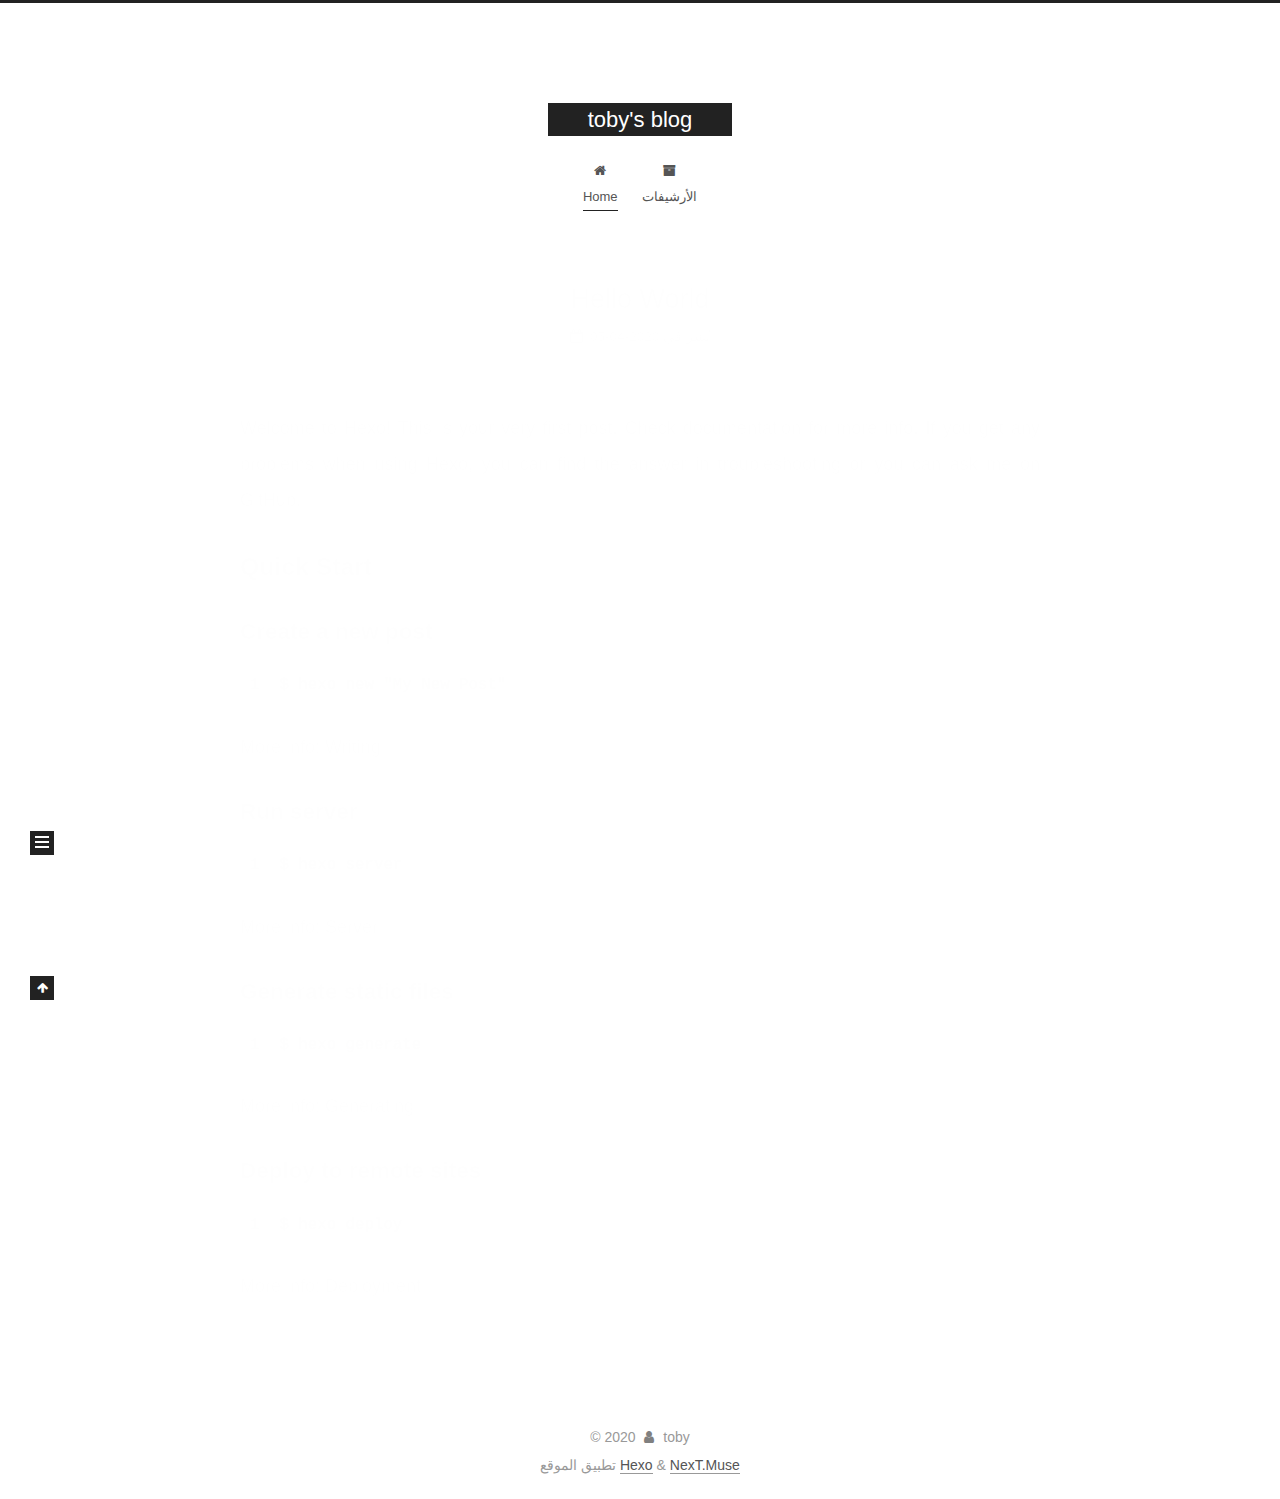
==== commit 38fbd575: "Site updated: 2020-04-06 00:04:36" ====
--- a/index.html
+++ b/index.html
@@ -1,178 +1,189 @@
 <!DOCTYPE html>
-<html>
+<html lang="cn">
 <head>
-  <meta charset="utf-8">
-  
-  <meta name="renderer" content="webkit">
-  <meta http-equiv="X-UA-Compatible" content="IE=edge" >
-  <link rel="dns-prefetch" href="https://xccong88.github.io">
-  <title>Hexo</title>
-  <meta name="viewport" content="width=device-width, initial-scale=1, maximum-scale=1">
+  <meta charset="UTF-8">
+<meta name="viewport" content="width=device-width, initial-scale=1, maximum-scale=2">
+<meta name="theme-color" content="#222">
+<meta name="generator" content="Hexo 4.2.0">
+  <link rel="apple-touch-icon" sizes="180x180" href="/images/apple-touch-icon-next.png">
+  <link rel="icon" type="image/png" sizes="32x32" href="/images/favicon-32x32-next.png">
+  <link rel="icon" type="image/png" sizes="16x16" href="/images/favicon-16x16-next.png">
+  <link rel="mask-icon" href="/images/logo.svg" color="#222">
+
+<link rel="stylesheet" href="/css/main.css">
+
+
+<link rel="stylesheet" href="/lib/font-awesome/css/font-awesome.min.css">
+
+<script id="hexo-configurations">
+    var NexT = window.NexT || {};
+    var CONFIG = {"hostname":"xccong88.github.io","root":"/","scheme":"Muse","version":"7.8.0","exturl":false,"sidebar":{"position":"left","display":"post","padding":18,"offset":12,"onmobile":false},"copycode":{"enable":false,"show_result":false,"style":null},"back2top":{"enable":true,"sidebar":false,"scrollpercent":false},"bookmark":{"enable":false,"color":"#222","save":"auto"},"fancybox":false,"mediumzoom":false,"lazyload":false,"pangu":false,"comments":{"style":"tabs","active":null,"storage":true,"lazyload":false,"nav":null},"algolia":{"hits":{"per_page":10},"labels":{"input_placeholder":"Search for Posts","hits_empty":"We didn't find any results for the search: ${query}","hits_stats":"${hits} results found in ${time} ms"}},"localsearch":{"enable":false,"trigger":"auto","top_n_per_article":1,"unescape":false,"preload":false},"motion":{"enable":true,"async":false,"transition":{"post_block":"fadeIn","post_header":"slideDownIn","post_body":"slideDownIn","coll_header":"slideLeftIn","sidebar":"slideUpIn"}}};
+  </script>
+
   <meta property="og:type" content="website">
-<meta property="og:title" content="Hexo">
+<meta property="og:title" content="toby&#39;s blog">
 <meta property="og:url" content="https://xccong88.github.io/index.html">
-<meta property="og:site_name" content="Hexo">
-<meta property="og:locale" content="en_US">
-<meta property="article:author" content="xiecong">
+<meta property="og:site_name" content="toby&#39;s blog">
+<meta property="og:locale" content="cn">
+<meta property="article:author" content="toby">
 <meta name="twitter:card" content="summary">
-  
-    <link rel="alternative" href="/atom.xml" title="Hexo" type="application/atom+xml">
-  
-  
-    <link rel="icon" href="/favicon.png">
-  
-  <link rel="stylesheet" type="text/css" href="/./main.0cf68a.css">
-  <style type="text/css">
-  
-    #container.show {
-      background: linear-gradient(200deg,#a0cfe4,#e8c37e);
-    }
+
+<link rel="canonical" href="https://xccong88.github.io/">
+
+
+<script id="page-configurations">
+  // https://hexo.io/docs/variables.html
+  CONFIG.page = {
+    sidebar: "",
+    isHome : true,
+    isPost : false,
+    lang   : 'cn'
+  };
+</script>
+
+  <title>toby's blog</title>
+  
+
+
+
+
+
+
+  <noscript>
+  <style>
+  .use-motion .brand,
+  .use-motion .menu-item,
+  .sidebar-inner,
+  .use-motion .post-block,
+  .use-motion .pagination,
+  .use-motion .comments,
+  .use-motion .post-header,
+  .use-motion .post-body,
+  .use-motion .collection-header { opacity: initial; }
+
+  .use-motion .site-title,
+  .use-motion .site-subtitle {
+    opacity: initial;
+    top: initial;
+  }
+
+  .use-motion .logo-line-before i { left: initial; }
+  .use-motion .logo-line-after i { right: initial; }
   </style>
-  
-
-  
-
-<meta name="generator" content="Hexo 4.2.0"></head>
-
-<body>
-  <div id="container" q-class="show:isCtnShow">
-    <canvas id="anm-canvas" class="anm-canvas"></canvas>
-    <div class="left-col" q-class="show:isShow">
+</noscript>
+
+</head>
+
+<body itemscope itemtype="http://schema.org/WebPage">
+  <div class="container use-motion">
+    <div class="headband"></div>
+
+    <header class="header" itemscope itemtype="http://schema.org/WPHeader">
+      <div class="header-inner"><div class="site-brand-container">
+  <div class="site-nav-toggle">
+    <div class="toggle" aria-label="تشغيل شريط التصفح">
+      <span class="toggle-line toggle-line-first"></span>
+      <span class="toggle-line toggle-line-middle"></span>
+      <span class="toggle-line toggle-line-last"></span>
+    </div>
+  </div>
+
+  <div class="site-meta">
+
+    <a href="/" class="brand" rel="start">
+      <span class="logo-line-before"><i></i></span>
+      <h1 class="site-title">toby's blog</h1>
+      <span class="logo-line-after"><i></i></span>
+    </a>
+  </div>
+
+  <div class="site-nav-right">
+    <div class="toggle popup-trigger">
+    </div>
+  </div>
+</div>
+
+
+
+
+<nav class="site-nav">
+  <ul id="menu" class="menu">
+        <li class="menu-item menu-item-home">
+
+    <a href="/" rel="section"><i class="fa fa-fw fa-home"></i>Home</a>
+
+  </li>
+        <li class="menu-item menu-item-archives">
+
+    <a href="/archives/" rel="section"><i class="fa fa-fw fa-archive"></i>الأرشيفات</a>
+
+  </li>
+  </ul>
+</nav>
+
+
+
+
+</div>
+    </header>
+
+    
+  <div class="back-to-top">
+    <i class="fa fa-arrow-up"></i>
+    <span>0%</span>
+  </div>
+
+
+    <main class="main">
+      <div class="main-inner">
+        <div class="content-wrap">
+          
+
+          <div class="content index posts-expand">
+            
       
-<div class="overlay" style="background: #4d4d4d"></div>
-<div class="intrude-less">
-	<header id="header" class="inner">
-		<a href="/" class="profilepic">
-			<img src="" class="js-avatar">
-		</a>
-		<hgroup>
-		  <h1 class="header-author"><a href="/">xiecong</a></h1>
-		</hgroup>
-		
-
-		<nav class="header-menu">
-			<ul>
-			
-				<li><a href="/">主页</a></li>
-	        
-				<li><a href="/tags/%E9%9A%8F%E7%AC%94/">随笔</a></li>
-	        
-			</ul>
-		</nav>
-		<nav class="header-smart-menu">
-    		
-    			
-    			<a q-on="click: openSlider(e, 'innerArchive')" href="javascript:void(0)">所有文章</a>
-    			
-            
-    			
-    			<a q-on="click: openSlider(e, 'friends')" href="javascript:void(0)">友链</a>
-    			
-            
-    			
-    			<a q-on="click: openSlider(e, 'aboutme')" href="javascript:void(0)">关于我</a>
-    			
-            
-		</nav>
-		<nav class="header-nav">
-			<div class="social">
-				
-					<a class="github" target="_blank" href="#" title="github"><i class="icon-github"></i></a>
-		        
-					<a class="weibo" target="_blank" href="#" title="weibo"><i class="icon-weibo"></i></a>
-		        
-					<a class="rss" target="_blank" href="#" title="rss"><i class="icon-rss"></i></a>
-		        
-					<a class="zhihu" target="_blank" href="#" title="zhihu"><i class="icon-zhihu"></i></a>
-		        
-			</div>
-		</nav>
-	</header>		
-</div>
-
-    </div>
-    <div class="mid-col" q-class="show:isShow,hide:isShow|isFalse">
+  
+  
+  <article itemscope itemtype="http://schema.org/Article" class="post-block" lang="cn">
+    <link itemprop="mainEntityOfPage" href="https://xccong88.github.io/2020/04/05/hello-world/">
+
+    <span hidden itemprop="author" itemscope itemtype="http://schema.org/Person">
+      <meta itemprop="image" content="/images/avatar.gif">
+      <meta itemprop="name" content="toby">
+      <meta itemprop="description" content="">
+    </span>
+
+    <span hidden itemprop="publisher" itemscope itemtype="http://schema.org/Organization">
+      <meta itemprop="name" content="toby's blog">
+    </span>
+      <header class="post-header">
+        <h2 class="post-title" itemprop="name headline">
+          
+            <a href="/2020/04/05/hello-world/" class="post-title-link" itemprop="url">Hello World</a>
+        </h2>
+
+        <div class="post-meta">
+            <span class="post-meta-item">
+              <span class="post-meta-item-icon">
+                <i class="fa fa-calendar-o"></i>
+              </span>
+              <span class="post-meta-item-text">نُشر في</span>
+
+              <time title="أُنشأ: 2020-04-05 20:32:20" itemprop="dateCreated datePublished" datetime="2020-04-05T20:32:20+08:00">2020-04-05</time>
+            </span>
+
+          
+
+        </div>
+      </header>
+
+    
+    
+    
+    <div class="post-body" itemprop="articleBody">
+
       
-<nav id="mobile-nav">
-  	<div class="overlay js-overlay" style="background: #4d4d4d"></div>
-	<div class="btnctn js-mobile-btnctn">
-  		<div class="slider-trigger list" q-on="click: openSlider(e)"><i class="icon icon-sort"></i></div>
-	</div>
-	<div class="intrude-less">
-		<header id="header" class="inner">
-			<div class="profilepic">
-				<img src="" class="js-avatar">
-			</div>
-			<hgroup>
-			  <h1 class="header-author js-header-author">xiecong</h1>
-			</hgroup>
-			
-			
-			
-				
-			
-				
-			
-			
-			
-			<nav class="header-nav">
-				<div class="social">
-					
-						<a class="github" target="_blank" href="#" title="github"><i class="icon-github"></i></a>
-			        
-						<a class="weibo" target="_blank" href="#" title="weibo"><i class="icon-weibo"></i></a>
-			        
-						<a class="rss" target="_blank" href="#" title="rss"><i class="icon-rss"></i></a>
-			        
-						<a class="zhihu" target="_blank" href="#" title="zhihu"><i class="icon-zhihu"></i></a>
-			        
-				</div>
-			</nav>
-
-			<nav class="header-menu js-header-menu">
-				<ul style="width: 50%">
-				
-				
-					<li style="width: 50%"><a href="/">主页</a></li>
-		        
-					<li style="width: 50%"><a href="/tags/%E9%9A%8F%E7%AC%94/">随笔</a></li>
-		        
-				</ul>
-			</nav>
-		</header>				
-	</div>
-	<div class="mobile-mask" style="display:none" q-show="isShow"></div>
-</nav>
-
-      <div id="wrapper" class="body-wrap">
-        <div class="menu-l">
-          <div class="canvas-wrap">
-            <canvas data-colors="#eaeaea" data-sectionHeight="100" data-contentId="js-content" id="myCanvas1" class="anm-canvas"></canvas>
-          </div>
-          <div id="js-content" class="content-ll">
-            
-  
-    <article id="post-hello-world" class="article article-type-post  article-index" itemscope itemprop="blogPost">
-  <div class="article-inner">
-    
-      <header class="article-header">
-        
-  
-    <h1 itemprop="name">
-      <a class="article-title" href="/2020/04/05/hello-world/">Hello World</a>
-    </h1>
-  
-
-        
-        <a href="/2020/04/05/hello-world/" class="archive-article-date">
-  	<time datetime="2020-04-05T12:32:20.786Z" itemprop="datePublished"><i class="icon-calendar icon"></i>2020-04-05</time>
-</a>
-        
-      </header>
-    
-    <div class="article-entry" itemprop="articleBody">
-      
-        <p>Welcome to <a href="https://hexo.io/" target="_blank" rel="noopener">Hexo</a>! This is your very first post. Check <a href="https://hexo.io/docs/" target="_blank" rel="noopener">documentation</a> for more info. If you get any problems when using Hexo, you can find the answer in <a href="https://hexo.io/docs/troubleshooting.html" target="_blank" rel="noopener">troubleshooting</a> or you can ask me on <a href="https://github.com/hexojs/hexo/issues" target="_blank" rel="noopener">GitHub</a>.</p>
+          <p>Welcome to <a href="https://hexo.io/" target="_blank" rel="noopener">Hexo</a>! This is your very first post. Check <a href="https://hexo.io/docs/" target="_blank" rel="noopener">documentation</a> for more info. If you get any problems when using Hexo, you can find the answer in <a href="https://hexo.io/docs/troubleshooting.html" target="_blank" rel="noopener">troubleshooting</a> or you can ask me on <a href="https://github.com/hexojs/hexo/issues" target="_blank" rel="noopener">GitHub</a>.</p>
 <h2 id="Quick-Start"><a href="#Quick-Start" class="headerlink" title="Quick Start"></a>Quick Start</h2><h3 id="Create-a-new-post"><a href="#Create-a-new-post" class="headerlink" title="Create a new post"></a>Create a new post</h3><figure class="highlight bash"><table><tr><td class="gutter"><pre><span class="line">1</span><br></pre></td><td class="code"><pre><span class="line">$ hexo new <span class="string">"My New Post"</span></span><br></pre></td></tr></table></figure>
 
 <p>More info: <a href="https://hexo.io/docs/writing.html" target="_blank" rel="noopener">Writing</a></p>
@@ -187,292 +198,172 @@
 <p>More info: <a href="https://hexo.io/docs/one-command-deployment.html" target="_blank" rel="noopener">Deployment</a></p>
 
       
-
-      
     </div>
-    <div class="article-info article-info-index">
-      
-      
-      
-
-      
-        <p class="article-more-link">
-          <a class="article-more-a" href="/2020/04/05/hello-world/">展开全文 >></a>
-        </p>
-      
-
-      
-      <div class="clearfix"></div>
+
+    
+    
+    
+      <footer class="post-footer">
+        <div class="post-eof"></div>
+      </footer>
+  </article>
+  
+  
+  
+
+
+  
+
+
+
+          </div>
+          
+
+<script>
+  window.addEventListener('tabs:register', () => {
+    let { activeClass } = CONFIG.comments;
+    if (CONFIG.comments.storage) {
+      activeClass = localStorage.getItem('comments_active') || activeClass;
+    }
+    if (activeClass) {
+      let activeTab = document.querySelector(`a[href="#comment-${activeClass}"]`);
+      if (activeTab) {
+        activeTab.click();
+      }
+    }
+  });
+  if (CONFIG.comments.storage) {
+    window.addEventListener('tabs:click', event => {
+      if (!event.target.matches('.tabs-comment .tab-content .tab-pane')) return;
+      let commentClass = event.target.classList[1];
+      localStorage.setItem('comments_active', commentClass);
+    });
+  }
+</script>
+
+        </div>
+          
+  
+  <div class="toggle sidebar-toggle">
+    <span class="toggle-line toggle-line-first"></span>
+    <span class="toggle-line toggle-line-middle"></span>
+    <span class="toggle-line toggle-line-last"></span>
+  </div>
+
+  <aside class="sidebar">
+    <div class="sidebar-inner">
+
+      <ul class="sidebar-nav motion-element">
+        <li class="sidebar-nav-toc">
+          المحتويات
+        </li>
+        <li class="sidebar-nav-overview">
+          عام
+        </li>
+      </ul>
+
+      <!--noindex-->
+      <div class="post-toc-wrap sidebar-panel">
+      </div>
+      <!--/noindex-->
+
+      <div class="site-overview-wrap sidebar-panel">
+        <div class="site-author motion-element" itemprop="author" itemscope itemtype="http://schema.org/Person">
+  <p class="site-author-name" itemprop="name">toby</p>
+  <div class="site-description" itemprop="description"></div>
+</div>
+<div class="site-state-wrap motion-element">
+  <nav class="site-state">
+      <div class="site-state-item site-state-posts">
+          <a href="/archives/">
+        
+          <span class="site-state-item-count">1</span>
+          <span class="site-state-item-name">المقالات</span>
+        </a>
+      </div>
+  </nav>
+</div>
+
+
+
+      </div>
+
     </div>
-  </div>
-</article>
-
-<aside class="wrap-side-operation">
-    <div class="mod-side-operation">
+  </aside>
+  <div id="sidebar-dimmer"></div>
+
+
+      </div>
+    </main>
+
+    <footer class="footer">
+      <div class="footer-inner">
         
-        <div class="jump-container" id="js-jump-container" style="display:none;">
-            <a href="javascript:void(0)" class="mod-side-operation__jump-to-top">
-                <i class="icon-font icon-back"></i>
-            </a>
-            <div id="js-jump-plan-container" class="jump-plan-container" style="top: -11px;">
-                <i class="icon-font icon-plane jump-plane"></i>
-            </div>
-        </div>
+
         
+
+<div class="copyright">
+  
+  &copy; 
+  <span itemprop="copyrightYear">2020</span>
+  <span class="with-love">
+    <i class="fa fa-user"></i>
+  </span>
+  <span class="author" itemprop="copyrightHolder">toby</span>
+</div>
+  <div class="powered-by">تطبيق الموقع <a href="https://hexo.io/" class="theme-link" rel="noopener" target="_blank">Hexo</a> & <a href="https://muse.theme-next.org/" class="theme-link" rel="noopener" target="_blank">NexT.Muse</a>
+  </div>
+
         
-    </div>
-</aside>
-
-
-
-
-  
-  
-
-
-          </div>
-        </div>
-      </div>
-      <footer id="footer">
-  <div class="outer">
-    <div id="footer-info">
-    	<div class="footer-left">
-    		&copy; 2020 xiecong
-    	</div>
-      	<div class="footer-right">
-      		<a href="http://hexo.io/" target="_blank">Hexo</a>  Theme <a href="https://github.com/litten/hexo-theme-yilia" target="_blank">Yilia</a> by Litten
-      	</div>
-    </div>
-  </div>
-</footer>
-    </div>
-    <script>
-	var yiliaConfig = {
-		mathjax: false,
-		isHome: true,
-		isPost: false,
-		isArchive: false,
-		isTag: false,
-		isCategory: false,
-		open_in_new: false,
-		toc_hide_index: true,
-		root: "/",
-		innerArchive: true,
-		showTags: false
-	}
-</script>
-
-<script>!function(t){function n(e){if(r[e])return r[e].exports;var i=r[e]={exports:{},id:e,loaded:!1};return t[e].call(i.exports,i,i.exports,n),i.loaded=!0,i.exports}var r={};n.m=t,n.c=r,n.p="./",n(0)}([function(t,n,r){r(195),t.exports=r(191)},function(t,n,r){var e=r(3),i=r(52),o=r(27),u=r(28),c=r(53),f="prototype",a=function(t,n,r){var s,l,h,v,p=t&a.F,d=t&a.G,y=t&a.S,g=t&a.P,b=t&a.B,m=d?e:y?e[n]||(e[n]={}):(e[n]||{})[f],x=d?i:i[n]||(i[n]={}),w=x[f]||(x[f]={});d&&(r=n);for(s in r)l=!p&&m&&void 0!==m[s],h=(l?m:r)[s],v=b&&l?c(h,e):g&&"function"==typeof h?c(Function.call,h):h,m&&u(m,s,h,t&a.U),x[s]!=h&&o(x,s,v),g&&w[s]!=h&&(w[s]=h)};e.core=i,a.F=1,a.G=2,a.S=4,a.P=8,a.B=16,a.W=32,a.U=64,a.R=128,t.exports=a},function(t,n,r){var e=r(6);t.exports=function(t){if(!e(t))throw TypeError(t+" is not an object!");return t}},function(t,n){var r=t.exports="undefined"!=typeof window&&window.Math==Math?window:"undefined"!=typeof self&&self.Math==Math?self:Function("return this")();"number"==typeof __g&&(__g=r)},function(t,n){t.exports=function(t){try{return!!t()}catch(t){return!0}}},function(t,n){var r=t.exports="undefined"!=typeof window&&window.Math==Math?window:"undefined"!=typeof self&&self.Math==Math?self:Function("return this")();"number"==typeof __g&&(__g=r)},function(t,n){t.exports=function(t){return"object"==typeof t?null!==t:"function"==typeof t}},function(t,n,r){var e=r(126)("wks"),i=r(76),o=r(3).Symbol,u="function"==typeof o;(t.exports=function(t){return e[t]||(e[t]=u&&o[t]||(u?o:i)("Symbol."+t))}).store=e},function(t,n){var r={}.hasOwnProperty;t.exports=function(t,n){return r.call(t,n)}},function(t,n,r){var e=r(94),i=r(33);t.exports=function(t){return e(i(t))}},function(t,n,r){t.exports=!r(4)(function(){return 7!=Object.defineProperty({},"a",{get:function(){return 7}}).a})},function(t,n,r){var e=r(2),i=r(167),o=r(50),u=Object.defineProperty;n.f=r(10)?Object.defineProperty:function(t,n,r){if(e(t),n=o(n,!0),e(r),i)try{return u(t,n,r)}catch(t){}if("get"in r||"set"in r)throw TypeError("Accessors not supported!");return"value"in r&&(t[n]=r.value),t}},function(t,n,r){t.exports=!r(18)(function(){return 7!=Object.defineProperty({},"a",{get:function(){return 7}}).a})},function(t,n,r){var e=r(14),i=r(22);t.exports=r(12)?function(t,n,r){return e.f(t,n,i(1,r))}:function(t,n,r){return t[n]=r,t}},function(t,n,r){var e=r(20),i=r(58),o=r(42),u=Object.defineProperty;n.f=r(12)?Object.defineProperty:function(t,n,r){if(e(t),n=o(n,!0),e(r),i)try{return u(t,n,r)}catch(t){}if("get"in r||"set"in r)throw TypeError("Accessors not supported!");return"value"in r&&(t[n]=r.value),t}},function(t,n,r){var e=r(40)("wks"),i=r(23),o=r(5).Symbol,u="function"==typeof o;(t.exports=function(t){return e[t]||(e[t]=u&&o[t]||(u?o:i)("Symbol."+t))}).store=e},function(t,n,r){var e=r(67),i=Math.min;t.exports=function(t){return t>0?i(e(t),9007199254740991):0}},function(t,n,r){var e=r(46);t.exports=function(t){return Object(e(t))}},function(t,n){t.exports=function(t){try{return!!t()}catch(t){return!0}}},function(t,n,r){var e=r(63),i=r(34);t.exports=Object.keys||function(t){return e(t,i)}},function(t,n,r){var e=r(21);t.exports=function(t){if(!e(t))throw TypeError(t+" is not an object!");return t}},function(t,n){t.exports=function(t){return"object"==typeof t?null!==t:"function"==typeof t}},function(t,n){t.exports=function(t,n){return{enumerable:!(1&t),configurable:!(2&t),writable:!(4&t),value:n}}},function(t,n){var r=0,e=Math.random();t.exports=function(t){return"Symbol(".concat(void 0===t?"":t,")_",(++r+e).toString(36))}},function(t,n){var r={}.hasOwnProperty;t.exports=function(t,n){return r.call(t,n)}},function(t,n){var r=t.exports={version:"2.4.0"};"number"==typeof __e&&(__e=r)},function(t,n){t.exports=function(t){if("function"!=typeof t)throw TypeError(t+" is not a function!");return t}},function(t,n,r){var e=r(11),i=r(66);t.exports=r(10)?function(t,n,r){return e.f(t,n,i(1,r))}:function(t,n,r){return t[n]=r,t}},function(t,n,r){var e=r(3),i=r(27),o=r(24),u=r(76)("src"),c="toString",f=Function[c],a=(""+f).split(c);r(52).inspectSource=function(t){return f.call(t)},(t.exports=function(t,n,r,c){var f="function"==typeof r;f&&(o(r,"name")||i(r,"name",n)),t[n]!==r&&(f&&(o(r,u)||i(r,u,t[n]?""+t[n]:a.join(String(n)))),t===e?t[n]=r:c?t[n]?t[n]=r:i(t,n,r):(delete t[n],i(t,n,r)))})(Function.prototype,c,function(){return"function"==typeof this&&this[u]||f.call(this)})},function(t,n,r){var e=r(1),i=r(4),o=r(46),u=function(t,n,r,e){var i=String(o(t)),u="<"+n;return""!==r&&(u+=" "+r+'="'+String(e).replace(/"/g,"&quot;")+'"'),u+">"+i+"</"+n+">"};t.exports=function(t,n){var r={};r[t]=n(u),e(e.P+e.F*i(function(){var n=""[t]('"');return n!==n.toLowerCase()||n.split('"').length>3}),"String",r)}},function(t,n,r){var e=r(115),i=r(46);t.exports=function(t){return e(i(t))}},function(t,n,r){var e=r(116),i=r(66),o=r(30),u=r(50),c=r(24),f=r(167),a=Object.getOwnPropertyDescriptor;n.f=r(10)?a:function(t,n){if(t=o(t),n=u(n,!0),f)try{return a(t,n)}catch(t){}if(c(t,n))return i(!e.f.call(t,n),t[n])}},function(t,n,r){var e=r(24),i=r(17),o=r(145)("IE_PROTO"),u=Object.prototype;t.exports=Object.getPrototypeOf||function(t){return t=i(t),e(t,o)?t[o]:"function"==typeof t.constructor&&t instanceof t.constructor?t.constructor.prototype:t instanceof Object?u:null}},function(t,n){t.exports=function(t){if(void 0==t)throw TypeError("Can't call method on  "+t);return t}},function(t,n){t.exports="constructor,hasOwnProperty,isPrototypeOf,propertyIsEnumerable,toLocaleString,toString,valueOf".split(",")},function(t,n){t.exports={}},function(t,n){t.exports=!0},function(t,n){n.f={}.propertyIsEnumerable},function(t,n,r){var e=r(14).f,i=r(8),o=r(15)("toStringTag");t.exports=function(t,n,r){t&&!i(t=r?t:t.prototype,o)&&e(t,o,{configurable:!0,value:n})}},function(t,n,r){var e=r(40)("keys"),i=r(23);t.exports=function(t){return e[t]||(e[t]=i(t))}},function(t,n,r){var e=r(5),i="__core-js_shared__",o=e[i]||(e[i]={});t.exports=function(t){return o[t]||(o[t]={})}},function(t,n){var r=Math.ceil,e=Math.floor;t.exports=function(t){return isNaN(t=+t)?0:(t>0?e:r)(t)}},function(t,n,r){var e=r(21);t.exports=function(t,n){if(!e(t))return t;var r,i;if(n&&"function"==typeof(r=t.toString)&&!e(i=r.call(t)))return i;if("function"==typeof(r=t.valueOf)&&!e(i=r.call(t)))return i;if(!n&&"function"==typeof(r=t.toString)&&!e(i=r.call(t)))return i;throw TypeError("Can't convert object to primitive value")}},function(t,n,r){var e=r(5),i=r(25),o=r(36),u=r(44),c=r(14).f;t.exports=function(t){var n=i.Symbol||(i.Symbol=o?{}:e.Symbol||{});"_"==t.charAt(0)||t in n||c(n,t,{value:u.f(t)})}},function(t,n,r){n.f=r(15)},function(t,n){var r={}.toString;t.exports=function(t){return r.call(t).slice(8,-1)}},function(t,n){t.exports=function(t){if(void 0==t)throw TypeError("Can't call method on  "+t);return t}},function(t,n,r){var e=r(4);t.exports=function(t,n){return!!t&&e(function(){n?t.call(null,function(){},1):t.call(null)})}},function(t,n,r){var e=r(53),i=r(115),o=r(17),u=r(16),c=r(203);t.exports=function(t,n){var r=1==t,f=2==t,a=3==t,s=4==t,l=6==t,h=5==t||l,v=n||c;return function(n,c,p){for(var d,y,g=o(n),b=i(g),m=e(c,p,3),x=u(b.length),w=0,S=r?v(n,x):f?v(n,0):void 0;x>w;w++)if((h||w in b)&&(d=b[w],y=m(d,w,g),t))if(r)S[w]=y;else if(y)switch(t){case 3:return!0;case 5:return d;case 6:return w;case 2:S.push(d)}else if(s)return!1;return l?-1:a||s?s:S}}},function(t,n,r){var e=r(1),i=r(52),o=r(4);t.exports=function(t,n){var r=(i.Object||{})[t]||Object[t],u={};u[t]=n(r),e(e.S+e.F*o(function(){r(1)}),"Object",u)}},function(t,n,r){var e=r(6);t.exports=function(t,n){if(!e(t))return t;var r,i;if(n&&"function"==typeof(r=t.toString)&&!e(i=r.call(t)))return i;if("function"==typeof(r=t.valueOf)&&!e(i=r.call(t)))return i;if(!n&&"function"==typeof(r=t.toString)&&!e(i=r.call(t)))return i;throw TypeError("Can't convert object to primitive value")}},function(t,n,r){var e=r(5),i=r(25),o=r(91),u=r(13),c="prototype",f=function(t,n,r){var a,s,l,h=t&f.F,v=t&f.G,p=t&f.S,d=t&f.P,y=t&f.B,g=t&f.W,b=v?i:i[n]||(i[n]={}),m=b[c],x=v?e:p?e[n]:(e[n]||{})[c];v&&(r=n);for(a in r)(s=!h&&x&&void 0!==x[a])&&a in b||(l=s?x[a]:r[a],b[a]=v&&"function"!=typeof x[a]?r[a]:y&&s?o(l,e):g&&x[a]==l?function(t){var n=function(n,r,e){if(this instanceof t){switch(arguments.length){case 0:return new t;case 1:return new t(n);case 2:return new t(n,r)}return new t(n,r,e)}return t.apply(this,arguments)};return n[c]=t[c],n}(l):d&&"function"==typeof l?o(Function.call,l):l,d&&((b.virtual||(b.virtual={}))[a]=l,t&f.R&&m&&!m[a]&&u(m,a,l)))};f.F=1,f.G=2,f.S=4,f.P=8,f.B=16,f.W=32,f.U=64,f.R=128,t.exports=f},function(t,n){var r=t.exports={version:"2.4.0"};"number"==typeof __e&&(__e=r)},function(t,n,r){var e=r(26);t.exports=function(t,n,r){if(e(t),void 0===n)return t;switch(r){case 1:return function(r){return t.call(n,r)};case 2:return function(r,e){return t.call(n,r,e)};case 3:return function(r,e,i){return t.call(n,r,e,i)}}return function(){return t.apply(n,arguments)}}},function(t,n,r){var e=r(183),i=r(1),o=r(126)("metadata"),u=o.store||(o.store=new(r(186))),c=function(t,n,r){var i=u.get(t);if(!i){if(!r)return;u.set(t,i=new e)}var o=i.get(n);if(!o){if(!r)return;i.set(n,o=new e)}return o},f=function(t,n,r){var e=c(n,r,!1);return void 0!==e&&e.has(t)},a=function(t,n,r){var e=c(n,r,!1);return void 0===e?void 0:e.get(t)},s=function(t,n,r,e){c(r,e,!0).set(t,n)},l=function(t,n){var r=c(t,n,!1),e=[];return r&&r.forEach(function(t,n){e.push(n)}),e},h=function(t){return void 0===t||"symbol"==typeof t?t:String(t)},v=function(t){i(i.S,"Reflect",t)};t.exports={store:u,map:c,has:f,get:a,set:s,keys:l,key:h,exp:v}},function(t,n,r){"use strict";if(r(10)){var e=r(69),i=r(3),o=r(4),u=r(1),c=r(127),f=r(152),a=r(53),s=r(68),l=r(66),h=r(27),v=r(73),p=r(67),d=r(16),y=r(75),g=r(50),b=r(24),m=r(180),x=r(114),w=r(6),S=r(17),_=r(137),O=r(70),E=r(32),P=r(71).f,j=r(154),F=r(76),M=r(7),A=r(48),N=r(117),T=r(146),I=r(155),k=r(80),L=r(123),R=r(74),C=r(130),D=r(160),U=r(11),W=r(31),G=U.f,B=W.f,V=i.RangeError,z=i.TypeError,q=i.Uint8Array,K="ArrayBuffer",J="Shared"+K,Y="BYTES_PER_ELEMENT",H="prototype",$=Array[H],X=f.ArrayBuffer,Q=f.DataView,Z=A(0),tt=A(2),nt=A(3),rt=A(4),et=A(5),it=A(6),ot=N(!0),ut=N(!1),ct=I.values,ft=I.keys,at=I.entries,st=$.lastIndexOf,lt=$.reduce,ht=$.reduceRight,vt=$.join,pt=$.sort,dt=$.slice,yt=$.toString,gt=$.toLocaleString,bt=M("iterator"),mt=M("toStringTag"),xt=F("typed_constructor"),wt=F("def_constructor"),St=c.CONSTR,_t=c.TYPED,Ot=c.VIEW,Et="Wrong length!",Pt=A(1,function(t,n){return Tt(T(t,t[wt]),n)}),jt=o(function(){return 1===new q(new Uint16Array([1]).buffer)[0]}),Ft=!!q&&!!q[H].set&&o(function(){new q(1).set({})}),Mt=function(t,n){if(void 0===t)throw z(Et);var r=+t,e=d(t);if(n&&!m(r,e))throw V(Et);return e},At=function(t,n){var r=p(t);if(r<0||r%n)throw V("Wrong offset!");return r},Nt=function(t){if(w(t)&&_t in t)return t;throw z(t+" is not a typed array!")},Tt=function(t,n){if(!(w(t)&&xt in t))throw z("It is not a typed array constructor!");return new t(n)},It=function(t,n){return kt(T(t,t[wt]),n)},kt=function(t,n){for(var r=0,e=n.length,i=Tt(t,e);e>r;)i[r]=n[r++];return i},Lt=function(t,n,r){G(t,n,{get:function(){return this._d[r]}})},Rt=function(t){var n,r,e,i,o,u,c=S(t),f=arguments.length,s=f>1?arguments[1]:void 0,l=void 0!==s,h=j(c);if(void 0!=h&&!_(h)){for(u=h.call(c),e=[],n=0;!(o=u.next()).done;n++)e.push(o.value);c=e}for(l&&f>2&&(s=a(s,arguments[2],2)),n=0,r=d(c.length),i=Tt(this,r);r>n;n++)i[n]=l?s(c[n],n):c[n];return i},Ct=function(){for(var t=0,n=arguments.length,r=Tt(this,n);n>t;)r[t]=arguments[t++];return r},Dt=!!q&&o(function(){gt.call(new q(1))}),Ut=function(){return gt.apply(Dt?dt.call(Nt(this)):Nt(this),arguments)},Wt={copyWithin:function(t,n){return D.call(Nt(this),t,n,arguments.length>2?arguments[2]:void 0)},every:function(t){return rt(Nt(this),t,arguments.length>1?arguments[1]:void 0)},fill:function(t){return C.apply(Nt(this),arguments)},filter:function(t){return It(this,tt(Nt(this),t,arguments.length>1?arguments[1]:void 0))},find:function(t){return et(Nt(this),t,arguments.length>1?arguments[1]:void 0)},findIndex:function(t){return it(Nt(this),t,arguments.length>1?arguments[1]:void 0)},forEach:function(t){Z(Nt(this),t,arguments.length>1?arguments[1]:void 0)},indexOf:function(t){return ut(Nt(this),t,arguments.length>1?arguments[1]:void 0)},includes:function(t){return ot(Nt(this),t,arguments.length>1?arguments[1]:void 0)},join:function(t){return vt.apply(Nt(this),arguments)},lastIndexOf:function(t){return st.apply(Nt(this),arguments)},map:function(t){return Pt(Nt(this),t,arguments.length>1?arguments[1]:void 0)},reduce:function(t){return lt.apply(Nt(this),arguments)},reduceRight:function(t){return ht.apply(Nt(this),arguments)},reverse:function(){for(var t,n=this,r=Nt(n).length,e=Math.floor(r/2),i=0;i<e;)t=n[i],n[i++]=n[--r],n[r]=t;return n},some:function(t){return nt(Nt(this),t,arguments.length>1?arguments[1]:void 0)},sort:function(t){return pt.call(Nt(this),t)},subarray:function(t,n){var r=Nt(this),e=r.length,i=y(t,e);return new(T(r,r[wt]))(r.buffer,r.byteOffset+i*r.BYTES_PER_ELEMENT,d((void 0===n?e:y(n,e))-i))}},Gt=function(t,n){return It(this,dt.call(Nt(this),t,n))},Bt=function(t){Nt(this);var n=At(arguments[1],1),r=this.length,e=S(t),i=d(e.length),o=0;if(i+n>r)throw V(Et);for(;o<i;)this[n+o]=e[o++]},Vt={entries:function(){return at.call(Nt(this))},keys:function(){return ft.call(Nt(this))},values:function(){return ct.call(Nt(this))}},zt=function(t,n){return w(t)&&t[_t]&&"symbol"!=typeof n&&n in t&&String(+n)==String(n)},qt=function(t,n){return zt(t,n=g(n,!0))?l(2,t[n]):B(t,n)},Kt=function(t,n,r){return!(zt(t,n=g(n,!0))&&w(r)&&b(r,"value"))||b(r,"get")||b(r,"set")||r.configurable||b(r,"writable")&&!r.writable||b(r,"enumerable")&&!r.enumerable?G(t,n,r):(t[n]=r.value,t)};St||(W.f=qt,U.f=Kt),u(u.S+u.F*!St,"Object",{getOwnPropertyDescriptor:qt,defineProperty:Kt}),o(function(){yt.call({})})&&(yt=gt=function(){return vt.call(this)});var Jt=v({},Wt);v(Jt,Vt),h(Jt,bt,Vt.values),v(Jt,{slice:Gt,set:Bt,constructor:function(){},toString:yt,toLocaleString:Ut}),Lt(Jt,"buffer","b"),Lt(Jt,"byteOffset","o"),Lt(Jt,"byteLength","l"),Lt(Jt,"length","e"),G(Jt,mt,{get:function(){return this[_t]}}),t.exports=function(t,n,r,f){f=!!f;var a=t+(f?"Clamped":"")+"Array",l="Uint8Array"!=a,v="get"+t,p="set"+t,y=i[a],g=y||{},b=y&&E(y),m=!y||!c.ABV,S={},_=y&&y[H],j=function(t,r){var e=t._d;return e.v[v](r*n+e.o,jt)},F=function(t,r,e){var i=t._d;f&&(e=(e=Math.round(e))<0?0:e>255?255:255&e),i.v[p](r*n+i.o,e,jt)},M=function(t,n){G(t,n,{get:function(){return j(this,n)},set:function(t){return F(this,n,t)},enumerable:!0})};m?(y=r(function(t,r,e,i){s(t,y,a,"_d");var o,u,c,f,l=0,v=0;if(w(r)){if(!(r instanceof X||(f=x(r))==K||f==J))return _t in r?kt(y,r):Rt.call(y,r);o=r,v=At(e,n);var p=r.byteLength;if(void 0===i){if(p%n)throw V(Et);if((u=p-v)<0)throw V(Et)}else if((u=d(i)*n)+v>p)throw V(Et);c=u/n}else c=Mt(r,!0),u=c*n,o=new X(u);for(h(t,"_d",{b:o,o:v,l:u,e:c,v:new Q(o)});l<c;)M(t,l++)}),_=y[H]=O(Jt),h(_,"constructor",y)):L(function(t){new y(null),new y(t)},!0)||(y=r(function(t,r,e,i){s(t,y,a);var o;return w(r)?r instanceof X||(o=x(r))==K||o==J?void 0!==i?new g(r,At(e,n),i):void 0!==e?new g(r,At(e,n)):new g(r):_t in r?kt(y,r):Rt.call(y,r):new g(Mt(r,l))}),Z(b!==Function.prototype?P(g).concat(P(b)):P(g),function(t){t in y||h(y,t,g[t])}),y[H]=_,e||(_.constructor=y));var A=_[bt],N=!!A&&("values"==A.name||void 0==A.name),T=Vt.values;h(y,xt,!0),h(_,_t,a),h(_,Ot,!0),h(_,wt,y),(f?new y(1)[mt]==a:mt in _)||G(_,mt,{get:function(){return a}}),S[a]=y,u(u.G+u.W+u.F*(y!=g),S),u(u.S,a,{BYTES_PER_ELEMENT:n,from:Rt,of:Ct}),Y in _||h(_,Y,n),u(u.P,a,Wt),R(a),u(u.P+u.F*Ft,a,{set:Bt}),u(u.P+u.F*!N,a,Vt),u(u.P+u.F*(_.toString!=yt),a,{toString:yt}),u(u.P+u.F*o(function(){new y(1).slice()}),a,{slice:Gt}),u(u.P+u.F*(o(function(){return[1,2].toLocaleString()!=new y([1,2]).toLocaleString()})||!o(function(){_.toLocaleString.call([1,2])})),a,{toLocaleString:Ut}),k[a]=N?A:T,e||N||h(_,bt,T)}}else t.exports=function(){}},function(t,n){var r={}.toString;t.exports=function(t){return r.call(t).slice(8,-1)}},function(t,n,r){var e=r(21),i=r(5).document,o=e(i)&&e(i.createElement);t.exports=function(t){return o?i.createElement(t):{}}},function(t,n,r){t.exports=!r(12)&&!r(18)(function(){return 7!=Object.defineProperty(r(57)("div"),"a",{get:function(){return 7}}).a})},function(t,n,r){"use strict";var e=r(36),i=r(51),o=r(64),u=r(13),c=r(8),f=r(35),a=r(96),s=r(38),l=r(103),h=r(15)("iterator"),v=!([].keys&&"next"in[].keys()),p="keys",d="values",y=function(){return this};t.exports=function(t,n,r,g,b,m,x){a(r,n,g);var w,S,_,O=function(t){if(!v&&t in F)return F[t];switch(t){case p:case d:return function(){return new r(this,t)}}return function(){return new r(this,t)}},E=n+" Iterator",P=b==d,j=!1,F=t.prototype,M=F[h]||F["@@iterator"]||b&&F[b],A=M||O(b),N=b?P?O("entries"):A:void 0,T="Array"==n?F.entries||M:M;if(T&&(_=l(T.call(new t)))!==Object.prototype&&(s(_,E,!0),e||c(_,h)||u(_,h,y)),P&&M&&M.name!==d&&(j=!0,A=function(){return M.call(this)}),e&&!x||!v&&!j&&F[h]||u(F,h,A),f[n]=A,f[E]=y,b)if(w={values:P?A:O(d),keys:m?A:O(p),entries:N},x)for(S in w)S in F||o(F,S,w[S]);else i(i.P+i.F*(v||j),n,w);return w}},function(t,n,r){var e=r(20),i=r(100),o=r(34),u=r(39)("IE_PROTO"),c=function(){},f="prototype",a=function(){var t,n=r(57)("iframe"),e=o.length;for(n.style.display="none",r(93).appendChild(n),n.src="javascript:",t=n.contentWindow.document,t.open(),t.write("<script>document.F=Object<\/script>"),t.close(),a=t.F;e--;)delete a[f][o[e]];return a()};t.exports=Object.create||function(t,n){var r;return null!==t?(c[f]=e(t),r=new c,c[f]=null,r[u]=t):r=a(),void 0===n?r:i(r,n)}},function(t,n,r){var e=r(63),i=r(34).concat("length","prototype");n.f=Object.getOwnPropertyNames||function(t){return e(t,i)}},function(t,n){n.f=Object.getOwnPropertySymbols},function(t,n,r){var e=r(8),i=r(9),o=r(90)(!1),u=r(39)("IE_PROTO");t.exports=function(t,n){var r,c=i(t),f=0,a=[];for(r in c)r!=u&&e(c,r)&&a.push(r);for(;n.length>f;)e(c,r=n[f++])&&(~o(a,r)||a.push(r));return a}},function(t,n,r){t.exports=r(13)},function(t,n,r){var e=r(76)("meta"),i=r(6),o=r(24),u=r(11).f,c=0,f=Object.isExtensible||function(){return!0},a=!r(4)(function(){return f(Object.preventExtensions({}))}),s=function(t){u(t,e,{value:{i:"O"+ ++c,w:{}}})},l=function(t,n){if(!i(t))return"symbol"==typeof t?t:("string"==typeof t?"S":"P")+t;if(!o(t,e)){if(!f(t))return"F";if(!n)return"E";s(t)}return t[e].i},h=function(t,n){if(!o(t,e)){if(!f(t))return!0;if(!n)return!1;s(t)}return t[e].w},v=function(t){return a&&p.NEED&&f(t)&&!o(t,e)&&s(t),t},p=t.exports={KEY:e,NEED:!1,fastKey:l,getWeak:h,onFreeze:v}},function(t,n){t.exports=function(t,n){return{enumerable:!(1&t),configurable:!(2&t),writable:!(4&t),value:n}}},function(t,n){var r=Math.ceil,e=Math.floor;t.exports=function(t){return isNaN(t=+t)?0:(t>0?e:r)(t)}},function(t,n){t.exports=function(t,n,r,e){if(!(t instanceof n)||void 0!==e&&e in t)throw TypeError(r+": incorrect invocation!");return t}},function(t,n){t.exports=!1},function(t,n,r){var e=r(2),i=r(173),o=r(133),u=r(145)("IE_PROTO"),c=function(){},f="prototype",a=function(){var t,n=r(132)("iframe"),e=o.length;for(n.style.display="none",r(135).appendChild(n),n.src="javascript:",t=n.contentWindow.document,t.open(),t.write("<script>document.F=Object<\/script>"),t.close(),a=t.F;e--;)delete a[f][o[e]];return a()};t.exports=Object.create||function(t,n){var r;return null!==t?(c[f]=e(t),r=new c,c[f]=null,r[u]=t):r=a(),void 0===n?r:i(r,n)}},function(t,n,r){var e=r(175),i=r(133).concat("length","prototype");n.f=Object.getOwnPropertyNames||function(t){return e(t,i)}},function(t,n,r){var e=r(175),i=r(133);t.exports=Object.keys||function(t){return e(t,i)}},function(t,n,r){var e=r(28);t.exports=function(t,n,r){for(var i in n)e(t,i,n[i],r);return t}},function(t,n,r){"use strict";var e=r(3),i=r(11),o=r(10),u=r(7)("species");t.exports=function(t){var n=e[t];o&&n&&!n[u]&&i.f(n,u,{configurable:!0,get:function(){return this}})}},function(t,n,r){var e=r(67),i=Math.max,o=Math.min;t.exports=function(t,n){return t=e(t),t<0?i(t+n,0):o(t,n)}},function(t,n){var r=0,e=Math.random();t.exports=function(t){return"Symbol(".concat(void 0===t?"":t,")_",(++r+e).toString(36))}},function(t,n,r){var e=r(33);t.exports=function(t){return Object(e(t))}},function(t,n,r){var e=r(7)("unscopables"),i=Array.prototype;void 0==i[e]&&r(27)(i,e,{}),t.exports=function(t){i[e][t]=!0}},function(t,n,r){var e=r(53),i=r(169),o=r(137),u=r(2),c=r(16),f=r(154),a={},s={},n=t.exports=function(t,n,r,l,h){var v,p,d,y,g=h?function(){return t}:f(t),b=e(r,l,n?2:1),m=0;if("function"!=typeof g)throw TypeError(t+" is not iterable!");if(o(g)){for(v=c(t.length);v>m;m++)if((y=n?b(u(p=t[m])[0],p[1]):b(t[m]))===a||y===s)return y}else for(d=g.call(t);!(p=d.next()).done;)if((y=i(d,b,p.value,n))===a||y===s)return y};n.BREAK=a,n.RETURN=s},function(t,n){t.exports={}},function(t,n,r){var e=r(11).f,i=r(24),o=r(7)("toStringTag");t.exports=function(t,n,r){t&&!i(t=r?t:t.prototype,o)&&e(t,o,{configurable:!0,value:n})}},function(t,n,r){var e=r(1),i=r(46),o=r(4),u=r(150),c="["+u+"]",f="​-",a=RegExp("^"+c+c+"*"),s=RegExp(c+c+"*$"),l=function(t,n,r){var i={},c=o(function(){return!!u[t]()||f[t]()!=f}),a=i[t]=c?n(h):u[t];r&&(i[r]=a),e(e.P+e.F*c,"String",i)},h=l.trim=function(t,n){return t=String(i(t)),1&n&&(t=t.replace(a,"")),2&n&&(t=t.replace(s,"")),t};t.exports=l},function(t,n,r){t.exports={default:r(86),__esModule:!0}},function(t,n,r){t.exports={default:r(87),__esModule:!0}},function(t,n,r){"use strict";function e(t){return t&&t.__esModule?t:{default:t}}n.__esModule=!0;var i=r(84),o=e(i),u=r(83),c=e(u),f="function"==typeof c.default&&"symbol"==typeof o.default?function(t){return typeof t}:function(t){return t&&"function"==typeof c.default&&t.constructor===c.default&&t!==c.default.prototype?"symbol":typeof t};n.default="function"==typeof c.default&&"symbol"===f(o.default)?function(t){return void 0===t?"undefined":f(t)}:function(t){return t&&"function"==typeof c.default&&t.constructor===c.default&&t!==c.default.prototype?"symbol":void 0===t?"undefined":f(t)}},function(t,n,r){r(110),r(108),r(111),r(112),t.exports=r(25).Symbol},function(t,n,r){r(109),r(113),t.exports=r(44).f("iterator")},function(t,n){t.exports=function(t){if("function"!=typeof t)throw TypeError(t+" is not a function!");return t}},function(t,n){t.exports=function(){}},function(t,n,r){var e=r(9),i=r(106),o=r(105);t.exports=function(t){return function(n,r,u){var c,f=e(n),a=i(f.length),s=o(u,a);if(t&&r!=r){for(;a>s;)if((c=f[s++])!=c)return!0}else for(;a>s;s++)if((t||s in f)&&f[s]===r)return t||s||0;return!t&&-1}}},function(t,n,r){var e=r(88);t.exports=function(t,n,r){if(e(t),void 0===n)return t;switch(r){case 1:return function(r){return t.call(n,r)};case 2:return function(r,e){return t.call(n,r,e)};case 3:return function(r,e,i){return t.call(n,r,e,i)}}return function(){return t.apply(n,arguments)}}},function(t,n,r){var e=r(19),i=r(62),o=r(37);t.exports=function(t){var n=e(t),r=i.f;if(r)for(var u,c=r(t),f=o.f,a=0;c.length>a;)f.call(t,u=c[a++])&&n.push(u);return n}},function(t,n,r){t.exports=r(5).document&&document.documentElement},function(t,n,r){var e=r(56);t.exports=Object("z").propertyIsEnumerable(0)?Object:function(t){return"String"==e(t)?t.split(""):Object(t)}},function(t,n,r){var e=r(56);t.exports=Array.isArray||function(t){return"Array"==e(t)}},function(t,n,r){"use strict";var e=r(60),i=r(22),o=r(38),u={};r(13)(u,r(15)("iterator"),function(){return this}),t.exports=function(t,n,r){t.prototype=e(u,{next:i(1,r)}),o(t,n+" Iterator")}},function(t,n){t.exports=function(t,n){return{value:n,done:!!t}}},function(t,n,r){var e=r(19),i=r(9);t.exports=function(t,n){for(var r,o=i(t),u=e(o),c=u.length,f=0;c>f;)if(o[r=u[f++]]===n)return r}},function(t,n,r){var e=r(23)("meta"),i=r(21),o=r(8),u=r(14).f,c=0,f=Object.isExtensible||function(){return!0},a=!r(18)(function(){return f(Object.preventExtensions({}))}),s=function(t){u(t,e,{value:{i:"O"+ ++c,w:{}}})},l=function(t,n){if(!i(t))return"symbol"==typeof t?t:("string"==typeof t?"S":"P")+t;if(!o(t,e)){if(!f(t))return"F";if(!n)return"E";s(t)}return t[e].i},h=function(t,n){if(!o(t,e)){if(!f(t))return!0;if(!n)return!1;s(t)}return t[e].w},v=function(t){return a&&p.NEED&&f(t)&&!o(t,e)&&s(t),t},p=t.exports={KEY:e,NEED:!1,fastKey:l,getWeak:h,onFreeze:v}},function(t,n,r){var e=r(14),i=r(20),o=r(19);t.exports=r(12)?Object.defineProperties:function(t,n){i(t);for(var r,u=o(n),c=u.length,f=0;c>f;)e.f(t,r=u[f++],n[r]);return t}},function(t,n,r){var e=r(37),i=r(22),o=r(9),u=r(42),c=r(8),f=r(58),a=Object.getOwnPropertyDescriptor;n.f=r(12)?a:function(t,n){if(t=o(t),n=u(n,!0),f)try{return a(t,n)}catch(t){}if(c(t,n))return i(!e.f.call(t,n),t[n])}},function(t,n,r){var e=r(9),i=r(61).f,o={}.toString,u="object"==typeof window&&window&&Object.getOwnPropertyNames?Object.getOwnPropertyNames(window):[],c=function(t){try{return i(t)}catch(t){return u.slice()}};t.exports.f=function(t){return u&&"[object Window]"==o.call(t)?c(t):i(e(t))}},function(t,n,r){var e=r(8),i=r(77),o=r(39)("IE_PROTO"),u=Object.prototype;t.exports=Object.getPrototypeOf||function(t){return t=i(t),e(t,o)?t[o]:"function"==typeof t.constructor&&t instanceof t.constructor?t.constructor.prototype:t instanceof Object?u:null}},function(t,n,r){var e=r(41),i=r(33);t.exports=function(t){return function(n,r){var o,u,c=String(i(n)),f=e(r),a=c.length;return f<0||f>=a?t?"":void 0:(o=c.charCodeAt(f),o<55296||o>56319||f+1===a||(u=c.charCodeAt(f+1))<56320||u>57343?t?c.charAt(f):o:t?c.slice(f,f+2):u-56320+(o-55296<<10)+65536)}}},function(t,n,r){var e=r(41),i=Math.max,o=Math.min;t.exports=function(t,n){return t=e(t),t<0?i(t+n,0):o(t,n)}},function(t,n,r){var e=r(41),i=Math.min;t.exports=function(t){return t>0?i(e(t),9007199254740991):0}},function(t,n,r){"use strict";var e=r(89),i=r(97),o=r(35),u=r(9);t.exports=r(59)(Array,"Array",function(t,n){this._t=u(t),this._i=0,this._k=n},function(){var t=this._t,n=this._k,r=this._i++;return!t||r>=t.length?(this._t=void 0,i(1)):"keys"==n?i(0,r):"values"==n?i(0,t[r]):i(0,[r,t[r]])},"values"),o.Arguments=o.Array,e("keys"),e("values"),e("entries")},function(t,n){},function(t,n,r){"use strict";var e=r(104)(!0);r(59)(String,"String",function(t){this._t=String(t),this._i=0},function(){var t,n=this._t,r=this._i;return r>=n.length?{value:void 0,done:!0}:(t=e(n,r),this._i+=t.length,{value:t,done:!1})})},function(t,n,r){"use strict";var e=r(5),i=r(8),o=r(12),u=r(51),c=r(64),f=r(99).KEY,a=r(18),s=r(40),l=r(38),h=r(23),v=r(15),p=r(44),d=r(43),y=r(98),g=r(92),b=r(95),m=r(20),x=r(9),w=r(42),S=r(22),_=r(60),O=r(102),E=r(101),P=r(14),j=r(19),F=E.f,M=P.f,A=O.f,N=e.Symbol,T=e.JSON,I=T&&T.stringify,k="prototype",L=v("_hidden"),R=v("toPrimitive"),C={}.propertyIsEnumerable,D=s("symbol-registry"),U=s("symbols"),W=s("op-symbols"),G=Object[k],B="function"==typeof N,V=e.QObject,z=!V||!V[k]||!V[k].findChild,q=o&&a(function(){return 7!=_(M({},"a",{get:function(){return M(this,"a",{value:7}).a}})).a})?function(t,n,r){var e=F(G,n);e&&delete G[n],M(t,n,r),e&&t!==G&&M(G,n,e)}:M,K=function(t){var n=U[t]=_(N[k]);return n._k=t,n},J=B&&"symbol"==typeof N.iterator?function(t){return"symbol"==typeof t}:function(t){return t instanceof N},Y=function(t,n,r){return t===G&&Y(W,n,r),m(t),n=w(n,!0),m(r),i(U,n)?(r.enumerable?(i(t,L)&&t[L][n]&&(t[L][n]=!1),r=_(r,{enumerable:S(0,!1)})):(i(t,L)||M(t,L,S(1,{})),t[L][n]=!0),q(t,n,r)):M(t,n,r)},H=function(t,n){m(t);for(var r,e=g(n=x(n)),i=0,o=e.length;o>i;)Y(t,r=e[i++],n[r]);return t},$=function(t,n){return void 0===n?_(t):H(_(t),n)},X=function(t){var n=C.call(this,t=w(t,!0));return!(this===G&&i(U,t)&&!i(W,t))&&(!(n||!i(this,t)||!i(U,t)||i(this,L)&&this[L][t])||n)},Q=function(t,n){if(t=x(t),n=w(n,!0),t!==G||!i(U,n)||i(W,n)){var r=F(t,n);return!r||!i(U,n)||i(t,L)&&t[L][n]||(r.enumerable=!0),r}},Z=function(t){for(var n,r=A(x(t)),e=[],o=0;r.length>o;)i(U,n=r[o++])||n==L||n==f||e.push(n);return e},tt=function(t){for(var n,r=t===G,e=A(r?W:x(t)),o=[],u=0;e.length>u;)!i(U,n=e[u++])||r&&!i(G,n)||o.push(U[n]);return o};B||(N=function(){if(this instanceof N)throw TypeError("Symbol is not a constructor!");var t=h(arguments.length>0?arguments[0]:void 0),n=function(r){this===G&&n.call(W,r),i(this,L)&&i(this[L],t)&&(this[L][t]=!1),q(this,t,S(1,r))};return o&&z&&q(G,t,{configurable:!0,set:n}),K(t)},c(N[k],"toString",function(){return this._k}),E.f=Q,P.f=Y,r(61).f=O.f=Z,r(37).f=X,r(62).f=tt,o&&!r(36)&&c(G,"propertyIsEnumerable",X,!0),p.f=function(t){return K(v(t))}),u(u.G+u.W+u.F*!B,{Symbol:N});for(var nt="hasInstance,isConcatSpreadable,iterator,match,replace,search,species,split,toPrimitive,toStringTag,unscopables".split(","),rt=0;nt.length>rt;)v(nt[rt++]);for(var nt=j(v.store),rt=0;nt.length>rt;)d(nt[rt++]);u(u.S+u.F*!B,"Symbol",{for:function(t){return i(D,t+="")?D[t]:D[t]=N(t)},keyFor:function(t){if(J(t))return y(D,t);throw TypeError(t+" is not a symbol!")},useSetter:function(){z=!0},useSimple:function(){z=!1}}),u(u.S+u.F*!B,"Object",{create:$,defineProperty:Y,defineProperties:H,getOwnPropertyDescriptor:Q,getOwnPropertyNames:Z,getOwnPropertySymbols:tt}),T&&u(u.S+u.F*(!B||a(function(){var t=N();return"[null]"!=I([t])||"{}"!=I({a:t})||"{}"!=I(Object(t))})),"JSON",{stringify:function(t){if(void 0!==t&&!J(t)){for(var n,r,e=[t],i=1;arguments.length>i;)e.push(arguments[i++]);return n=e[1],"function"==typeof n&&(r=n),!r&&b(n)||(n=function(t,n){if(r&&(n=r.call(this,t,n)),!J(n))return n}),e[1]=n,I.apply(T,e)}}}),N[k][R]||r(13)(N[k],R,N[k].valueOf),l(N,"Symbol"),l(Math,"Math",!0),l(e.JSON,"JSON",!0)},function(t,n,r){r(43)("asyncIterator")},function(t,n,r){r(43)("observable")},function(t,n,r){r(107);for(var e=r(5),i=r(13),o=r(35),u=r(15)("toStringTag"),c=["NodeList","DOMTokenList","MediaList","StyleSheetList","CSSRuleList"],f=0;f<5;f++){var a=c[f],s=e[a],l=s&&s.prototype;l&&!l[u]&&i(l,u,a),o[a]=o.Array}},function(t,n,r){var e=r(45),i=r(7)("toStringTag"),o="Arguments"==e(function(){return arguments}()),u=function(t,n){try{return t[n]}catch(t){}};t.exports=function(t){var n,r,c;return void 0===t?"Undefined":null===t?"Null":"string"==typeof(r=u(n=Object(t),i))?r:o?e(n):"Object"==(c=e(n))&&"function"==typeof n.callee?"Arguments":c}},function(t,n,r){var e=r(45);t.exports=Object("z").propertyIsEnumerable(0)?Object:function(t){return"String"==e(t)?t.split(""):Object(t)}},function(t,n){n.f={}.propertyIsEnumerable},function(t,n,r){var e=r(30),i=r(16),o=r(75);t.exports=function(t){return function(n,r,u){var c,f=e(n),a=i(f.length),s=o(u,a);if(t&&r!=r){for(;a>s;)if((c=f[s++])!=c)return!0}else for(;a>s;s++)if((t||s in f)&&f[s]===r)return t||s||0;return!t&&-1}}},function(t,n,r){"use strict";var e=r(3),i=r(1),o=r(28),u=r(73),c=r(65),f=r(79),a=r(68),s=r(6),l=r(4),h=r(123),v=r(81),p=r(136);t.exports=function(t,n,r,d,y,g){var b=e[t],m=b,x=y?"set":"add",w=m&&m.prototype,S={},_=function(t){var n=w[t];o(w,t,"delete"==t?function(t){return!(g&&!s(t))&&n.call(this,0===t?0:t)}:"has"==t?function(t){return!(g&&!s(t))&&n.call(this,0===t?0:t)}:"get"==t?function(t){return g&&!s(t)?void 0:n.call(this,0===t?0:t)}:"add"==t?function(t){return n.call(this,0===t?0:t),this}:function(t,r){return n.call(this,0===t?0:t,r),this})};if("function"==typeof m&&(g||w.forEach&&!l(function(){(new m).entries().next()}))){var O=new m,E=O[x](g?{}:-0,1)!=O,P=l(function(){O.has(1)}),j=h(function(t){new m(t)}),F=!g&&l(function(){for(var t=new m,n=5;n--;)t[x](n,n);return!t.has(-0)});j||(m=n(function(n,r){a(n,m,t);var e=p(new b,n,m);return void 0!=r&&f(r,y,e[x],e),e}),m.prototype=w,w.constructor=m),(P||F)&&(_("delete"),_("has"),y&&_("get")),(F||E)&&_(x),g&&w.clear&&delete w.clear}else m=d.getConstructor(n,t,y,x),u(m.prototype,r),c.NEED=!0;return v(m,t),S[t]=m,i(i.G+i.W+i.F*(m!=b),S),g||d.setStrong(m,t,y),m}},function(t,n,r){"use strict";var e=r(27),i=r(28),o=r(4),u=r(46),c=r(7);t.exports=function(t,n,r){var f=c(t),a=r(u,f,""[t]),s=a[0],l=a[1];o(function(){var n={};return n[f]=function(){return 7},7!=""[t](n)})&&(i(String.prototype,t,s),e(RegExp.prototype,f,2==n?function(t,n){return l.call(t,this,n)}:function(t){return l.call(t,this)}))}
-},function(t,n,r){"use strict";var e=r(2);t.exports=function(){var t=e(this),n="";return t.global&&(n+="g"),t.ignoreCase&&(n+="i"),t.multiline&&(n+="m"),t.unicode&&(n+="u"),t.sticky&&(n+="y"),n}},function(t,n){t.exports=function(t,n,r){var e=void 0===r;switch(n.length){case 0:return e?t():t.call(r);case 1:return e?t(n[0]):t.call(r,n[0]);case 2:return e?t(n[0],n[1]):t.call(r,n[0],n[1]);case 3:return e?t(n[0],n[1],n[2]):t.call(r,n[0],n[1],n[2]);case 4:return e?t(n[0],n[1],n[2],n[3]):t.call(r,n[0],n[1],n[2],n[3])}return t.apply(r,n)}},function(t,n,r){var e=r(6),i=r(45),o=r(7)("match");t.exports=function(t){var n;return e(t)&&(void 0!==(n=t[o])?!!n:"RegExp"==i(t))}},function(t,n,r){var e=r(7)("iterator"),i=!1;try{var o=[7][e]();o.return=function(){i=!0},Array.from(o,function(){throw 2})}catch(t){}t.exports=function(t,n){if(!n&&!i)return!1;var r=!1;try{var o=[7],u=o[e]();u.next=function(){return{done:r=!0}},o[e]=function(){return u},t(o)}catch(t){}return r}},function(t,n,r){t.exports=r(69)||!r(4)(function(){var t=Math.random();__defineSetter__.call(null,t,function(){}),delete r(3)[t]})},function(t,n){n.f=Object.getOwnPropertySymbols},function(t,n,r){var e=r(3),i="__core-js_shared__",o=e[i]||(e[i]={});t.exports=function(t){return o[t]||(o[t]={})}},function(t,n,r){for(var e,i=r(3),o=r(27),u=r(76),c=u("typed_array"),f=u("view"),a=!(!i.ArrayBuffer||!i.DataView),s=a,l=0,h="Int8Array,Uint8Array,Uint8ClampedArray,Int16Array,Uint16Array,Int32Array,Uint32Array,Float32Array,Float64Array".split(",");l<9;)(e=i[h[l++]])?(o(e.prototype,c,!0),o(e.prototype,f,!0)):s=!1;t.exports={ABV:a,CONSTR:s,TYPED:c,VIEW:f}},function(t,n){"use strict";var r={versions:function(){var t=window.navigator.userAgent;return{trident:t.indexOf("Trident")>-1,presto:t.indexOf("Presto")>-1,webKit:t.indexOf("AppleWebKit")>-1,gecko:t.indexOf("Gecko")>-1&&-1==t.indexOf("KHTML"),mobile:!!t.match(/AppleWebKit.*Mobile.*/),ios:!!t.match(/\(i[^;]+;( U;)? CPU.+Mac OS X/),android:t.indexOf("Android")>-1||t.indexOf("Linux")>-1,iPhone:t.indexOf("iPhone")>-1||t.indexOf("Mac")>-1,iPad:t.indexOf("iPad")>-1,webApp:-1==t.indexOf("Safari"),weixin:-1==t.indexOf("MicroMessenger")}}()};t.exports=r},function(t,n,r){"use strict";var e=r(85),i=function(t){return t&&t.__esModule?t:{default:t}}(e),o=function(){function t(t,n,e){return n||e?String.fromCharCode(n||e):r[t]||t}function n(t){return e[t]}var r={"&quot;":'"',"&lt;":"<","&gt;":">","&amp;":"&","&nbsp;":" "},e={};for(var u in r)e[r[u]]=u;return r["&apos;"]="'",e["'"]="&#39;",{encode:function(t){return t?(""+t).replace(/['<> "&]/g,n).replace(/\r?\n/g,"<br/>").replace(/\s/g,"&nbsp;"):""},decode:function(n){return n?(""+n).replace(/<br\s*\/?>/gi,"\n").replace(/&quot;|&lt;|&gt;|&amp;|&nbsp;|&apos;|&#(\d+);|&#(\d+)/g,t).replace(/\u00a0/g," "):""},encodeBase16:function(t){if(!t)return t;t+="";for(var n=[],r=0,e=t.length;e>r;r++)n.push(t.charCodeAt(r).toString(16).toUpperCase());return n.join("")},encodeBase16forJSON:function(t){if(!t)return t;t=t.replace(/[\u4E00-\u9FBF]/gi,function(t){return escape(t).replace("%u","\\u")});for(var n=[],r=0,e=t.length;e>r;r++)n.push(t.charCodeAt(r).toString(16).toUpperCase());return n.join("")},decodeBase16:function(t){if(!t)return t;t+="";for(var n=[],r=0,e=t.length;e>r;r+=2)n.push(String.fromCharCode("0x"+t.slice(r,r+2)));return n.join("")},encodeObject:function(t){if(t instanceof Array)for(var n=0,r=t.length;r>n;n++)t[n]=o.encodeObject(t[n]);else if("object"==(void 0===t?"undefined":(0,i.default)(t)))for(var e in t)t[e]=o.encodeObject(t[e]);else if("string"==typeof t)return o.encode(t);return t},loadScript:function(t){var n=document.createElement("script");document.getElementsByTagName("body")[0].appendChild(n),n.setAttribute("src",t)},addLoadEvent:function(t){var n=window.onload;"function"!=typeof window.onload?window.onload=t:window.onload=function(){n(),t()}}}}();t.exports=o},function(t,n,r){"use strict";var e=r(17),i=r(75),o=r(16);t.exports=function(t){for(var n=e(this),r=o(n.length),u=arguments.length,c=i(u>1?arguments[1]:void 0,r),f=u>2?arguments[2]:void 0,a=void 0===f?r:i(f,r);a>c;)n[c++]=t;return n}},function(t,n,r){"use strict";var e=r(11),i=r(66);t.exports=function(t,n,r){n in t?e.f(t,n,i(0,r)):t[n]=r}},function(t,n,r){var e=r(6),i=r(3).document,o=e(i)&&e(i.createElement);t.exports=function(t){return o?i.createElement(t):{}}},function(t,n){t.exports="constructor,hasOwnProperty,isPrototypeOf,propertyIsEnumerable,toLocaleString,toString,valueOf".split(",")},function(t,n,r){var e=r(7)("match");t.exports=function(t){var n=/./;try{"/./"[t](n)}catch(r){try{return n[e]=!1,!"/./"[t](n)}catch(t){}}return!0}},function(t,n,r){t.exports=r(3).document&&document.documentElement},function(t,n,r){var e=r(6),i=r(144).set;t.exports=function(t,n,r){var o,u=n.constructor;return u!==r&&"function"==typeof u&&(o=u.prototype)!==r.prototype&&e(o)&&i&&i(t,o),t}},function(t,n,r){var e=r(80),i=r(7)("iterator"),o=Array.prototype;t.exports=function(t){return void 0!==t&&(e.Array===t||o[i]===t)}},function(t,n,r){var e=r(45);t.exports=Array.isArray||function(t){return"Array"==e(t)}},function(t,n,r){"use strict";var e=r(70),i=r(66),o=r(81),u={};r(27)(u,r(7)("iterator"),function(){return this}),t.exports=function(t,n,r){t.prototype=e(u,{next:i(1,r)}),o(t,n+" Iterator")}},function(t,n,r){"use strict";var e=r(69),i=r(1),o=r(28),u=r(27),c=r(24),f=r(80),a=r(139),s=r(81),l=r(32),h=r(7)("iterator"),v=!([].keys&&"next"in[].keys()),p="keys",d="values",y=function(){return this};t.exports=function(t,n,r,g,b,m,x){a(r,n,g);var w,S,_,O=function(t){if(!v&&t in F)return F[t];switch(t){case p:case d:return function(){return new r(this,t)}}return function(){return new r(this,t)}},E=n+" Iterator",P=b==d,j=!1,F=t.prototype,M=F[h]||F["@@iterator"]||b&&F[b],A=M||O(b),N=b?P?O("entries"):A:void 0,T="Array"==n?F.entries||M:M;if(T&&(_=l(T.call(new t)))!==Object.prototype&&(s(_,E,!0),e||c(_,h)||u(_,h,y)),P&&M&&M.name!==d&&(j=!0,A=function(){return M.call(this)}),e&&!x||!v&&!j&&F[h]||u(F,h,A),f[n]=A,f[E]=y,b)if(w={values:P?A:O(d),keys:m?A:O(p),entries:N},x)for(S in w)S in F||o(F,S,w[S]);else i(i.P+i.F*(v||j),n,w);return w}},function(t,n){var r=Math.expm1;t.exports=!r||r(10)>22025.465794806718||r(10)<22025.465794806718||-2e-17!=r(-2e-17)?function(t){return 0==(t=+t)?t:t>-1e-6&&t<1e-6?t+t*t/2:Math.exp(t)-1}:r},function(t,n){t.exports=Math.sign||function(t){return 0==(t=+t)||t!=t?t:t<0?-1:1}},function(t,n,r){var e=r(3),i=r(151).set,o=e.MutationObserver||e.WebKitMutationObserver,u=e.process,c=e.Promise,f="process"==r(45)(u);t.exports=function(){var t,n,r,a=function(){var e,i;for(f&&(e=u.domain)&&e.exit();t;){i=t.fn,t=t.next;try{i()}catch(e){throw t?r():n=void 0,e}}n=void 0,e&&e.enter()};if(f)r=function(){u.nextTick(a)};else if(o){var s=!0,l=document.createTextNode("");new o(a).observe(l,{characterData:!0}),r=function(){l.data=s=!s}}else if(c&&c.resolve){var h=c.resolve();r=function(){h.then(a)}}else r=function(){i.call(e,a)};return function(e){var i={fn:e,next:void 0};n&&(n.next=i),t||(t=i,r()),n=i}}},function(t,n,r){var e=r(6),i=r(2),o=function(t,n){if(i(t),!e(n)&&null!==n)throw TypeError(n+": can't set as prototype!")};t.exports={set:Object.setPrototypeOf||("__proto__"in{}?function(t,n,e){try{e=r(53)(Function.call,r(31).f(Object.prototype,"__proto__").set,2),e(t,[]),n=!(t instanceof Array)}catch(t){n=!0}return function(t,r){return o(t,r),n?t.__proto__=r:e(t,r),t}}({},!1):void 0),check:o}},function(t,n,r){var e=r(126)("keys"),i=r(76);t.exports=function(t){return e[t]||(e[t]=i(t))}},function(t,n,r){var e=r(2),i=r(26),o=r(7)("species");t.exports=function(t,n){var r,u=e(t).constructor;return void 0===u||void 0==(r=e(u)[o])?n:i(r)}},function(t,n,r){var e=r(67),i=r(46);t.exports=function(t){return function(n,r){var o,u,c=String(i(n)),f=e(r),a=c.length;return f<0||f>=a?t?"":void 0:(o=c.charCodeAt(f),o<55296||o>56319||f+1===a||(u=c.charCodeAt(f+1))<56320||u>57343?t?c.charAt(f):o:t?c.slice(f,f+2):u-56320+(o-55296<<10)+65536)}}},function(t,n,r){var e=r(122),i=r(46);t.exports=function(t,n,r){if(e(n))throw TypeError("String#"+r+" doesn't accept regex!");return String(i(t))}},function(t,n,r){"use strict";var e=r(67),i=r(46);t.exports=function(t){var n=String(i(this)),r="",o=e(t);if(o<0||o==1/0)throw RangeError("Count can't be negative");for(;o>0;(o>>>=1)&&(n+=n))1&o&&(r+=n);return r}},function(t,n){t.exports="\t\n\v\f\r   ᠎             　\u2028\u2029\ufeff"},function(t,n,r){var e,i,o,u=r(53),c=r(121),f=r(135),a=r(132),s=r(3),l=s.process,h=s.setImmediate,v=s.clearImmediate,p=s.MessageChannel,d=0,y={},g="onreadystatechange",b=function(){var t=+this;if(y.hasOwnProperty(t)){var n=y[t];delete y[t],n()}},m=function(t){b.call(t.data)};h&&v||(h=function(t){for(var n=[],r=1;arguments.length>r;)n.push(arguments[r++]);return y[++d]=function(){c("function"==typeof t?t:Function(t),n)},e(d),d},v=function(t){delete y[t]},"process"==r(45)(l)?e=function(t){l.nextTick(u(b,t,1))}:p?(i=new p,o=i.port2,i.port1.onmessage=m,e=u(o.postMessage,o,1)):s.addEventListener&&"function"==typeof postMessage&&!s.importScripts?(e=function(t){s.postMessage(t+"","*")},s.addEventListener("message",m,!1)):e=g in a("script")?function(t){f.appendChild(a("script"))[g]=function(){f.removeChild(this),b.call(t)}}:function(t){setTimeout(u(b,t,1),0)}),t.exports={set:h,clear:v}},function(t,n,r){"use strict";var e=r(3),i=r(10),o=r(69),u=r(127),c=r(27),f=r(73),a=r(4),s=r(68),l=r(67),h=r(16),v=r(71).f,p=r(11).f,d=r(130),y=r(81),g="ArrayBuffer",b="DataView",m="prototype",x="Wrong length!",w="Wrong index!",S=e[g],_=e[b],O=e.Math,E=e.RangeError,P=e.Infinity,j=S,F=O.abs,M=O.pow,A=O.floor,N=O.log,T=O.LN2,I="buffer",k="byteLength",L="byteOffset",R=i?"_b":I,C=i?"_l":k,D=i?"_o":L,U=function(t,n,r){var e,i,o,u=Array(r),c=8*r-n-1,f=(1<<c)-1,a=f>>1,s=23===n?M(2,-24)-M(2,-77):0,l=0,h=t<0||0===t&&1/t<0?1:0;for(t=F(t),t!=t||t===P?(i=t!=t?1:0,e=f):(e=A(N(t)/T),t*(o=M(2,-e))<1&&(e--,o*=2),t+=e+a>=1?s/o:s*M(2,1-a),t*o>=2&&(e++,o/=2),e+a>=f?(i=0,e=f):e+a>=1?(i=(t*o-1)*M(2,n),e+=a):(i=t*M(2,a-1)*M(2,n),e=0));n>=8;u[l++]=255&i,i/=256,n-=8);for(e=e<<n|i,c+=n;c>0;u[l++]=255&e,e/=256,c-=8);return u[--l]|=128*h,u},W=function(t,n,r){var e,i=8*r-n-1,o=(1<<i)-1,u=o>>1,c=i-7,f=r-1,a=t[f--],s=127&a;for(a>>=7;c>0;s=256*s+t[f],f--,c-=8);for(e=s&(1<<-c)-1,s>>=-c,c+=n;c>0;e=256*e+t[f],f--,c-=8);if(0===s)s=1-u;else{if(s===o)return e?NaN:a?-P:P;e+=M(2,n),s-=u}return(a?-1:1)*e*M(2,s-n)},G=function(t){return t[3]<<24|t[2]<<16|t[1]<<8|t[0]},B=function(t){return[255&t]},V=function(t){return[255&t,t>>8&255]},z=function(t){return[255&t,t>>8&255,t>>16&255,t>>24&255]},q=function(t){return U(t,52,8)},K=function(t){return U(t,23,4)},J=function(t,n,r){p(t[m],n,{get:function(){return this[r]}})},Y=function(t,n,r,e){var i=+r,o=l(i);if(i!=o||o<0||o+n>t[C])throw E(w);var u=t[R]._b,c=o+t[D],f=u.slice(c,c+n);return e?f:f.reverse()},H=function(t,n,r,e,i,o){var u=+r,c=l(u);if(u!=c||c<0||c+n>t[C])throw E(w);for(var f=t[R]._b,a=c+t[D],s=e(+i),h=0;h<n;h++)f[a+h]=s[o?h:n-h-1]},$=function(t,n){s(t,S,g);var r=+n,e=h(r);if(r!=e)throw E(x);return e};if(u.ABV){if(!a(function(){new S})||!a(function(){new S(.5)})){S=function(t){return new j($(this,t))};for(var X,Q=S[m]=j[m],Z=v(j),tt=0;Z.length>tt;)(X=Z[tt++])in S||c(S,X,j[X]);o||(Q.constructor=S)}var nt=new _(new S(2)),rt=_[m].setInt8;nt.setInt8(0,2147483648),nt.setInt8(1,2147483649),!nt.getInt8(0)&&nt.getInt8(1)||f(_[m],{setInt8:function(t,n){rt.call(this,t,n<<24>>24)},setUint8:function(t,n){rt.call(this,t,n<<24>>24)}},!0)}else S=function(t){var n=$(this,t);this._b=d.call(Array(n),0),this[C]=n},_=function(t,n,r){s(this,_,b),s(t,S,b);var e=t[C],i=l(n);if(i<0||i>e)throw E("Wrong offset!");if(r=void 0===r?e-i:h(r),i+r>e)throw E(x);this[R]=t,this[D]=i,this[C]=r},i&&(J(S,k,"_l"),J(_,I,"_b"),J(_,k,"_l"),J(_,L,"_o")),f(_[m],{getInt8:function(t){return Y(this,1,t)[0]<<24>>24},getUint8:function(t){return Y(this,1,t)[0]},getInt16:function(t){var n=Y(this,2,t,arguments[1]);return(n[1]<<8|n[0])<<16>>16},getUint16:function(t){var n=Y(this,2,t,arguments[1]);return n[1]<<8|n[0]},getInt32:function(t){return G(Y(this,4,t,arguments[1]))},getUint32:function(t){return G(Y(this,4,t,arguments[1]))>>>0},getFloat32:function(t){return W(Y(this,4,t,arguments[1]),23,4)},getFloat64:function(t){return W(Y(this,8,t,arguments[1]),52,8)},setInt8:function(t,n){H(this,1,t,B,n)},setUint8:function(t,n){H(this,1,t,B,n)},setInt16:function(t,n){H(this,2,t,V,n,arguments[2])},setUint16:function(t,n){H(this,2,t,V,n,arguments[2])},setInt32:function(t,n){H(this,4,t,z,n,arguments[2])},setUint32:function(t,n){H(this,4,t,z,n,arguments[2])},setFloat32:function(t,n){H(this,4,t,K,n,arguments[2])},setFloat64:function(t,n){H(this,8,t,q,n,arguments[2])}});y(S,g),y(_,b),c(_[m],u.VIEW,!0),n[g]=S,n[b]=_},function(t,n,r){var e=r(3),i=r(52),o=r(69),u=r(182),c=r(11).f;t.exports=function(t){var n=i.Symbol||(i.Symbol=o?{}:e.Symbol||{});"_"==t.charAt(0)||t in n||c(n,t,{value:u.f(t)})}},function(t,n,r){var e=r(114),i=r(7)("iterator"),o=r(80);t.exports=r(52).getIteratorMethod=function(t){if(void 0!=t)return t[i]||t["@@iterator"]||o[e(t)]}},function(t,n,r){"use strict";var e=r(78),i=r(170),o=r(80),u=r(30);t.exports=r(140)(Array,"Array",function(t,n){this._t=u(t),this._i=0,this._k=n},function(){var t=this._t,n=this._k,r=this._i++;return!t||r>=t.length?(this._t=void 0,i(1)):"keys"==n?i(0,r):"values"==n?i(0,t[r]):i(0,[r,t[r]])},"values"),o.Arguments=o.Array,e("keys"),e("values"),e("entries")},function(t,n){function r(t,n){t.classList?t.classList.add(n):t.className+=" "+n}t.exports=r},function(t,n){function r(t,n){if(t.classList)t.classList.remove(n);else{var r=new RegExp("(^|\\b)"+n.split(" ").join("|")+"(\\b|$)","gi");t.className=t.className.replace(r," ")}}t.exports=r},function(t,n){function r(){throw new Error("setTimeout has not been defined")}function e(){throw new Error("clearTimeout has not been defined")}function i(t){if(s===setTimeout)return setTimeout(t,0);if((s===r||!s)&&setTimeout)return s=setTimeout,setTimeout(t,0);try{return s(t,0)}catch(n){try{return s.call(null,t,0)}catch(n){return s.call(this,t,0)}}}function o(t){if(l===clearTimeout)return clearTimeout(t);if((l===e||!l)&&clearTimeout)return l=clearTimeout,clearTimeout(t);try{return l(t)}catch(n){try{return l.call(null,t)}catch(n){return l.call(this,t)}}}function u(){d&&v&&(d=!1,v.length?p=v.concat(p):y=-1,p.length&&c())}function c(){if(!d){var t=i(u);d=!0;for(var n=p.length;n;){for(v=p,p=[];++y<n;)v&&v[y].run();y=-1,n=p.length}v=null,d=!1,o(t)}}function f(t,n){this.fun=t,this.array=n}function a(){}var s,l,h=t.exports={};!function(){try{s="function"==typeof setTimeout?setTimeout:r}catch(t){s=r}try{l="function"==typeof clearTimeout?clearTimeout:e}catch(t){l=e}}();var v,p=[],d=!1,y=-1;h.nextTick=function(t){var n=new Array(arguments.length-1);if(arguments.length>1)for(var r=1;r<arguments.length;r++)n[r-1]=arguments[r];p.push(new f(t,n)),1!==p.length||d||i(c)},f.prototype.run=function(){this.fun.apply(null,this.array)},h.title="browser",h.browser=!0,h.env={},h.argv=[],h.version="",h.versions={},h.on=a,h.addListener=a,h.once=a,h.off=a,h.removeListener=a,h.removeAllListeners=a,h.emit=a,h.prependListener=a,h.prependOnceListener=a,h.listeners=function(t){return[]},h.binding=function(t){throw new Error("process.binding is not supported")},h.cwd=function(){return"/"},h.chdir=function(t){throw new Error("process.chdir is not supported")},h.umask=function(){return 0}},function(t,n,r){var e=r(45);t.exports=function(t,n){if("number"!=typeof t&&"Number"!=e(t))throw TypeError(n);return+t}},function(t,n,r){"use strict";var e=r(17),i=r(75),o=r(16);t.exports=[].copyWithin||function(t,n){var r=e(this),u=o(r.length),c=i(t,u),f=i(n,u),a=arguments.length>2?arguments[2]:void 0,s=Math.min((void 0===a?u:i(a,u))-f,u-c),l=1;for(f<c&&c<f+s&&(l=-1,f+=s-1,c+=s-1);s-- >0;)f in r?r[c]=r[f]:delete r[c],c+=l,f+=l;return r}},function(t,n,r){var e=r(79);t.exports=function(t,n){var r=[];return e(t,!1,r.push,r,n),r}},function(t,n,r){var e=r(26),i=r(17),o=r(115),u=r(16);t.exports=function(t,n,r,c,f){e(n);var a=i(t),s=o(a),l=u(a.length),h=f?l-1:0,v=f?-1:1;if(r<2)for(;;){if(h in s){c=s[h],h+=v;break}if(h+=v,f?h<0:l<=h)throw TypeError("Reduce of empty array with no initial value")}for(;f?h>=0:l>h;h+=v)h in s&&(c=n(c,s[h],h,a));return c}},function(t,n,r){"use strict";var e=r(26),i=r(6),o=r(121),u=[].slice,c={},f=function(t,n,r){if(!(n in c)){for(var e=[],i=0;i<n;i++)e[i]="a["+i+"]";c[n]=Function("F,a","return new F("+e.join(",")+")")}return c[n](t,r)};t.exports=Function.bind||function(t){var n=e(this),r=u.call(arguments,1),c=function(){var e=r.concat(u.call(arguments));return this instanceof c?f(n,e.length,e):o(n,e,t)};return i(n.prototype)&&(c.prototype=n.prototype),c}},function(t,n,r){"use strict";var e=r(11).f,i=r(70),o=r(73),u=r(53),c=r(68),f=r(46),a=r(79),s=r(140),l=r(170),h=r(74),v=r(10),p=r(65).fastKey,d=v?"_s":"size",y=function(t,n){var r,e=p(n);if("F"!==e)return t._i[e];for(r=t._f;r;r=r.n)if(r.k==n)return r};t.exports={getConstructor:function(t,n,r,s){var l=t(function(t,e){c(t,l,n,"_i"),t._i=i(null),t._f=void 0,t._l=void 0,t[d]=0,void 0!=e&&a(e,r,t[s],t)});return o(l.prototype,{clear:function(){for(var t=this,n=t._i,r=t._f;r;r=r.n)r.r=!0,r.p&&(r.p=r.p.n=void 0),delete n[r.i];t._f=t._l=void 0,t[d]=0},delete:function(t){var n=this,r=y(n,t);if(r){var e=r.n,i=r.p;delete n._i[r.i],r.r=!0,i&&(i.n=e),e&&(e.p=i),n._f==r&&(n._f=e),n._l==r&&(n._l=i),n[d]--}return!!r},forEach:function(t){c(this,l,"forEach");for(var n,r=u(t,arguments.length>1?arguments[1]:void 0,3);n=n?n.n:this._f;)for(r(n.v,n.k,this);n&&n.r;)n=n.p},has:function(t){return!!y(this,t)}}),v&&e(l.prototype,"size",{get:function(){return f(this[d])}}),l},def:function(t,n,r){var e,i,o=y(t,n);return o?o.v=r:(t._l=o={i:i=p(n,!0),k:n,v:r,p:e=t._l,n:void 0,r:!1},t._f||(t._f=o),e&&(e.n=o),t[d]++,"F"!==i&&(t._i[i]=o)),t},getEntry:y,setStrong:function(t,n,r){s(t,n,function(t,n){this._t=t,this._k=n,this._l=void 0},function(){for(var t=this,n=t._k,r=t._l;r&&r.r;)r=r.p;return t._t&&(t._l=r=r?r.n:t._t._f)?"keys"==n?l(0,r.k):"values"==n?l(0,r.v):l(0,[r.k,r.v]):(t._t=void 0,l(1))},r?"entries":"values",!r,!0),h(n)}}},function(t,n,r){var e=r(114),i=r(161);t.exports=function(t){return function(){if(e(this)!=t)throw TypeError(t+"#toJSON isn't generic");return i(this)}}},function(t,n,r){"use strict";var e=r(73),i=r(65).getWeak,o=r(2),u=r(6),c=r(68),f=r(79),a=r(48),s=r(24),l=a(5),h=a(6),v=0,p=function(t){return t._l||(t._l=new d)},d=function(){this.a=[]},y=function(t,n){return l(t.a,function(t){return t[0]===n})};d.prototype={get:function(t){var n=y(this,t);if(n)return n[1]},has:function(t){return!!y(this,t)},set:function(t,n){var r=y(this,t);r?r[1]=n:this.a.push([t,n])},delete:function(t){var n=h(this.a,function(n){return n[0]===t});return~n&&this.a.splice(n,1),!!~n}},t.exports={getConstructor:function(t,n,r,o){var a=t(function(t,e){c(t,a,n,"_i"),t._i=v++,t._l=void 0,void 0!=e&&f(e,r,t[o],t)});return e(a.prototype,{delete:function(t){if(!u(t))return!1;var n=i(t);return!0===n?p(this).delete(t):n&&s(n,this._i)&&delete n[this._i]},has:function(t){if(!u(t))return!1;var n=i(t);return!0===n?p(this).has(t):n&&s(n,this._i)}}),a},def:function(t,n,r){var e=i(o(n),!0);return!0===e?p(t).set(n,r):e[t._i]=r,t},ufstore:p}},function(t,n,r){t.exports=!r(10)&&!r(4)(function(){return 7!=Object.defineProperty(r(132)("div"),"a",{get:function(){return 7}}).a})},function(t,n,r){var e=r(6),i=Math.floor;t.exports=function(t){return!e(t)&&isFinite(t)&&i(t)===t}},function(t,n,r){var e=r(2);t.exports=function(t,n,r,i){try{return i?n(e(r)[0],r[1]):n(r)}catch(n){var o=t.return;throw void 0!==o&&e(o.call(t)),n}}},function(t,n){t.exports=function(t,n){return{value:n,done:!!t}}},function(t,n){t.exports=Math.log1p||function(t){return(t=+t)>-1e-8&&t<1e-8?t-t*t/2:Math.log(1+t)}},function(t,n,r){"use strict";var e=r(72),i=r(125),o=r(116),u=r(17),c=r(115),f=Object.assign;t.exports=!f||r(4)(function(){var t={},n={},r=Symbol(),e="abcdefghijklmnopqrst";return t[r]=7,e.split("").forEach(function(t){n[t]=t}),7!=f({},t)[r]||Object.keys(f({},n)).join("")!=e})?function(t,n){for(var r=u(t),f=arguments.length,a=1,s=i.f,l=o.f;f>a;)for(var h,v=c(arguments[a++]),p=s?e(v).concat(s(v)):e(v),d=p.length,y=0;d>y;)l.call(v,h=p[y++])&&(r[h]=v[h]);return r}:f},function(t,n,r){var e=r(11),i=r(2),o=r(72);t.exports=r(10)?Object.defineProperties:function(t,n){i(t);for(var r,u=o(n),c=u.length,f=0;c>f;)e.f(t,r=u[f++],n[r]);return t}},function(t,n,r){var e=r(30),i=r(71).f,o={}.toString,u="object"==typeof window&&window&&Object.getOwnPropertyNames?Object.getOwnPropertyNames(window):[],c=function(t){try{return i(t)}catch(t){return u.slice()}};t.exports.f=function(t){return u&&"[object Window]"==o.call(t)?c(t):i(e(t))}},function(t,n,r){var e=r(24),i=r(30),o=r(117)(!1),u=r(145)("IE_PROTO");t.exports=function(t,n){var r,c=i(t),f=0,a=[];for(r in c)r!=u&&e(c,r)&&a.push(r);for(;n.length>f;)e(c,r=n[f++])&&(~o(a,r)||a.push(r));return a}},function(t,n,r){var e=r(72),i=r(30),o=r(116).f;t.exports=function(t){return function(n){for(var r,u=i(n),c=e(u),f=c.length,a=0,s=[];f>a;)o.call(u,r=c[a++])&&s.push(t?[r,u[r]]:u[r]);return s}}},function(t,n,r){var e=r(71),i=r(125),o=r(2),u=r(3).Reflect;t.exports=u&&u.ownKeys||function(t){var n=e.f(o(t)),r=i.f;return r?n.concat(r(t)):n}},function(t,n,r){var e=r(3).parseFloat,i=r(82).trim;t.exports=1/e(r(150)+"-0")!=-1/0?function(t){var n=i(String(t),3),r=e(n);return 0===r&&"-"==n.charAt(0)?-0:r}:e},function(t,n,r){var e=r(3).parseInt,i=r(82).trim,o=r(150),u=/^[\-+]?0[xX]/;t.exports=8!==e(o+"08")||22!==e(o+"0x16")?function(t,n){var r=i(String(t),3);return e(r,n>>>0||(u.test(r)?16:10))}:e},function(t,n){t.exports=Object.is||function(t,n){return t===n?0!==t||1/t==1/n:t!=t&&n!=n}},function(t,n,r){var e=r(16),i=r(149),o=r(46);t.exports=function(t,n,r,u){var c=String(o(t)),f=c.length,a=void 0===r?" ":String(r),s=e(n);if(s<=f||""==a)return c;var l=s-f,h=i.call(a,Math.ceil(l/a.length));return h.length>l&&(h=h.slice(0,l)),u?h+c:c+h}},function(t,n,r){n.f=r(7)},function(t,n,r){"use strict";var e=r(164);t.exports=r(118)("Map",function(t){return function(){return t(this,arguments.length>0?arguments[0]:void 0)}},{get:function(t){var n=e.getEntry(this,t);return n&&n.v},set:function(t,n){return e.def(this,0===t?0:t,n)}},e,!0)},function(t,n,r){r(10)&&"g"!=/./g.flags&&r(11).f(RegExp.prototype,"flags",{configurable:!0,get:r(120)})},function(t,n,r){"use strict";var e=r(164);t.exports=r(118)("Set",function(t){return function(){return t(this,arguments.length>0?arguments[0]:void 0)}},{add:function(t){return e.def(this,t=0===t?0:t,t)}},e)},function(t,n,r){"use strict";var e,i=r(48)(0),o=r(28),u=r(65),c=r(172),f=r(166),a=r(6),s=u.getWeak,l=Object.isExtensible,h=f.ufstore,v={},p=function(t){return function(){return t(this,arguments.length>0?arguments[0]:void 0)}},d={get:function(t){if(a(t)){var n=s(t);return!0===n?h(this).get(t):n?n[this._i]:void 0}},set:function(t,n){return f.def(this,t,n)}},y=t.exports=r(118)("WeakMap",p,d,f,!0,!0);7!=(new y).set((Object.freeze||Object)(v),7).get(v)&&(e=f.getConstructor(p),c(e.prototype,d),u.NEED=!0,i(["delete","has","get","set"],function(t){var n=y.prototype,r=n[t];o(n,t,function(n,i){if(a(n)&&!l(n)){this._f||(this._f=new e);var o=this._f[t](n,i);return"set"==t?this:o}return r.call(this,n,i)})}))},,,,function(t,n){"use strict";function r(){var t=document.querySelector("#page-nav");if(t&&!document.querySelector("#page-nav .extend.prev")&&(t.innerHTML='<a class="extend prev disabled" rel="prev">&laquo; Prev</a>'+t.innerHTML),t&&!document.querySelector("#page-nav .extend.next")&&(t.innerHTML=t.innerHTML+'<a class="extend next disabled" rel="next">Next &raquo;</a>'),yiliaConfig&&yiliaConfig.open_in_new){document.querySelectorAll(".article-entry a:not(.article-more-a)").forEach(function(t){var n=t.getAttribute("target");n&&""!==n||t.setAttribute("target","_blank")})}if(yiliaConfig&&yiliaConfig.toc_hide_index){document.querySelectorAll(".toc-number").forEach(function(t){t.style.display="none"})}var n=document.querySelector("#js-aboutme");n&&0!==n.length&&(n.innerHTML=n.innerText)}t.exports={init:r}},function(t,n,r){"use strict";function e(t){return t&&t.__esModule?t:{default:t}}function i(t,n){var r=/\/|index.html/g;return t.replace(r,"")===n.replace(r,"")}function o(){for(var t=document.querySelectorAll(".js-header-menu li a"),n=window.location.pathname,r=0,e=t.length;r<e;r++){var o=t[r];i(n,o.getAttribute("href"))&&(0,h.default)(o,"active")}}function u(t){for(var n=t.offsetLeft,r=t.offsetParent;null!==r;)n+=r.offsetLeft,r=r.offsetParent;return n}function c(t){for(var n=t.offsetTop,r=t.offsetParent;null!==r;)n+=r.offsetTop,r=r.offsetParent;return n}function f(t,n,r,e,i){var o=u(t),f=c(t)-n;if(f-r<=i){var a=t.$newDom;a||(a=t.cloneNode(!0),(0,d.default)(t,a),t.$newDom=a,a.style.position="fixed",a.style.top=(r||f)+"px",a.style.left=o+"px",a.style.zIndex=e||2,a.style.width="100%",a.style.color="#fff"),a.style.visibility="visible",t.style.visibility="hidden"}else{t.style.visibility="visible";var s=t.$newDom;s&&(s.style.visibility="hidden")}}function a(){var t=document.querySelector(".js-overlay"),n=document.querySelector(".js-header-menu");f(t,document.body.scrollTop,-63,2,0),f(n,document.body.scrollTop,1,3,0)}function s(){document.querySelector("#container").addEventListener("scroll",function(t){a()}),window.addEventListener("scroll",function(t){a()}),a()}var l=r(156),h=e(l),v=r(157),p=(e(v),r(382)),d=e(p),y=r(128),g=e(y),b=r(190),m=e(b),x=r(129);(function(){g.default.versions.mobile&&window.screen.width<800&&(o(),s())})(),(0,x.addLoadEvent)(function(){m.default.init()}),t.exports={}},,,,function(t,n,r){(function(t){"use strict";function n(t,n,r){t[n]||Object[e](t,n,{writable:!0,configurable:!0,value:r})}if(r(381),r(391),r(198),t._babelPolyfill)throw new Error("only one instance of babel-polyfill is allowed");t._babelPolyfill=!0;var e="defineProperty";n(String.prototype,"padLeft","".padStart),n(String.prototype,"padRight","".padEnd),"pop,reverse,shift,keys,values,entries,indexOf,every,some,forEach,map,filter,find,findIndex,includes,join,slice,concat,push,splice,unshift,sort,lastIndexOf,reduce,reduceRight,copyWithin,fill".split(",").forEach(function(t){[][t]&&n(Array,t,Function.call.bind([][t]))})}).call(n,function(){return this}())},,,function(t,n,r){r(210),t.exports=r(52).RegExp.escape},,,,function(t,n,r){var e=r(6),i=r(138),o=r(7)("species");t.exports=function(t){var n;return i(t)&&(n=t.constructor,"function"!=typeof n||n!==Array&&!i(n.prototype)||(n=void 0),e(n)&&null===(n=n[o])&&(n=void 0)),void 0===n?Array:n}},function(t,n,r){var e=r(202);t.exports=function(t,n){return new(e(t))(n)}},function(t,n,r){"use strict";var e=r(2),i=r(50),o="number";t.exports=function(t){if("string"!==t&&t!==o&&"default"!==t)throw TypeError("Incorrect hint");return i(e(this),t!=o)}},function(t,n,r){var e=r(72),i=r(125),o=r(116);t.exports=function(t){var n=e(t),r=i.f;if(r)for(var u,c=r(t),f=o.f,a=0;c.length>a;)f.call(t,u=c[a++])&&n.push(u);return n}},function(t,n,r){var e=r(72),i=r(30);t.exports=function(t,n){for(var r,o=i(t),u=e(o),c=u.length,f=0;c>f;)if(o[r=u[f++]]===n)return r}},function(t,n,r){"use strict";var e=r(208),i=r(121),o=r(26);t.exports=function(){for(var t=o(this),n=arguments.length,r=Array(n),u=0,c=e._,f=!1;n>u;)(r[u]=arguments[u++])===c&&(f=!0);return function(){var e,o=this,u=arguments.length,a=0,s=0;if(!f&&!u)return i(t,r,o);if(e=r.slice(),f)for(;n>a;a++)e[a]===c&&(e[a]=arguments[s++]);for(;u>s;)e.push(arguments[s++]);return i(t,e,o)}}},function(t,n,r){t.exports=r(3)},function(t,n){t.exports=function(t,n){var r=n===Object(n)?function(t){return n[t]}:n;return function(n){return String(n).replace(t,r)}}},function(t,n,r){var e=r(1),i=r(209)(/[\\^$*+?.()|[\]{}]/g,"\\$&");e(e.S,"RegExp",{escape:function(t){return i(t)}})},function(t,n,r){var e=r(1);e(e.P,"Array",{copyWithin:r(160)}),r(78)("copyWithin")},function(t,n,r){"use strict";var e=r(1),i=r(48)(4);e(e.P+e.F*!r(47)([].every,!0),"Array",{every:function(t){return i(this,t,arguments[1])}})},function(t,n,r){var e=r(1);e(e.P,"Array",{fill:r(130)}),r(78)("fill")},function(t,n,r){"use strict";var e=r(1),i=r(48)(2);e(e.P+e.F*!r(47)([].filter,!0),"Array",{filter:function(t){return i(this,t,arguments[1])}})},function(t,n,r){"use strict";var e=r(1),i=r(48)(6),o="findIndex",u=!0;o in[]&&Array(1)[o](function(){u=!1}),e(e.P+e.F*u,"Array",{findIndex:function(t){return i(this,t,arguments.length>1?arguments[1]:void 0)}}),r(78)(o)},function(t,n,r){"use strict";var e=r(1),i=r(48)(5),o="find",u=!0;o in[]&&Array(1)[o](function(){u=!1}),e(e.P+e.F*u,"Array",{find:function(t){return i(this,t,arguments.length>1?arguments[1]:void 0)}}),r(78)(o)},function(t,n,r){"use strict";var e=r(1),i=r(48)(0),o=r(47)([].forEach,!0);e(e.P+e.F*!o,"Array",{forEach:function(t){return i(this,t,arguments[1])}})},function(t,n,r){"use strict";var e=r(53),i=r(1),o=r(17),u=r(169),c=r(137),f=r(16),a=r(131),s=r(154);i(i.S+i.F*!r(123)(function(t){Array.from(t)}),"Array",{from:function(t){var n,r,i,l,h=o(t),v="function"==typeof this?this:Array,p=arguments.length,d=p>1?arguments[1]:void 0,y=void 0!==d,g=0,b=s(h);if(y&&(d=e(d,p>2?arguments[2]:void 0,2)),void 0==b||v==Array&&c(b))for(n=f(h.length),r=new v(n);n>g;g++)a(r,g,y?d(h[g],g):h[g]);else for(l=b.call(h),r=new v;!(i=l.next()).done;g++)a(r,g,y?u(l,d,[i.value,g],!0):i.value);return r.length=g,r}})},function(t,n,r){"use strict";var e=r(1),i=r(117)(!1),o=[].indexOf,u=!!o&&1/[1].indexOf(1,-0)<0;e(e.P+e.F*(u||!r(47)(o)),"Array",{indexOf:function(t){return u?o.apply(this,arguments)||0:i(this,t,arguments[1])}})},function(t,n,r){var e=r(1);e(e.S,"Array",{isArray:r(138)})},function(t,n,r){"use strict";var e=r(1),i=r(30),o=[].join;e(e.P+e.F*(r(115)!=Object||!r(47)(o)),"Array",{join:function(t){return o.call(i(this),void 0===t?",":t)}})},function(t,n,r){"use strict";var e=r(1),i=r(30),o=r(67),u=r(16),c=[].lastIndexOf,f=!!c&&1/[1].lastIndexOf(1,-0)<0;e(e.P+e.F*(f||!r(47)(c)),"Array",{lastIndexOf:function(t){if(f)return c.apply(this,arguments)||0;var n=i(this),r=u(n.length),e=r-1;for(arguments.length>1&&(e=Math.min(e,o(arguments[1]))),e<0&&(e=r+e);e>=0;e--)if(e in n&&n[e]===t)return e||0;return-1}})},function(t,n,r){"use strict";var e=r(1),i=r(48)(1);e(e.P+e.F*!r(47)([].map,!0),"Array",{map:function(t){return i(this,t,arguments[1])}})},function(t,n,r){"use strict";var e=r(1),i=r(131);e(e.S+e.F*r(4)(function(){function t(){}return!(Array.of.call(t)instanceof t)}),"Array",{of:function(){for(var t=0,n=arguments.length,r=new("function"==typeof this?this:Array)(n);n>t;)i(r,t,arguments[t++]);return r.length=n,r}})},function(t,n,r){"use strict";var e=r(1),i=r(162);e(e.P+e.F*!r(47)([].reduceRight,!0),"Array",{reduceRight:function(t){return i(this,t,arguments.length,arguments[1],!0)}})},function(t,n,r){"use strict";var e=r(1),i=r(162);e(e.P+e.F*!r(47)([].reduce,!0),"Array",{reduce:function(t){return i(this,t,arguments.length,arguments[1],!1)}})},function(t,n,r){"use strict";var e=r(1),i=r(135),o=r(45),u=r(75),c=r(16),f=[].slice;e(e.P+e.F*r(4)(function(){i&&f.call(i)}),"Array",{slice:function(t,n){var r=c(this.length),e=o(this);if(n=void 0===n?r:n,"Array"==e)return f.call(this,t,n);for(var i=u(t,r),a=u(n,r),s=c(a-i),l=Array(s),h=0;h<s;h++)l[h]="String"==e?this.charAt(i+h):this[i+h];return l}})},function(t,n,r){"use strict";var e=r(1),i=r(48)(3);e(e.P+e.F*!r(47)([].some,!0),"Array",{some:function(t){return i(this,t,arguments[1])}})},function(t,n,r){"use strict";var e=r(1),i=r(26),o=r(17),u=r(4),c=[].sort,f=[1,2,3];e(e.P+e.F*(u(function(){f.sort(void 0)})||!u(function(){f.sort(null)})||!r(47)(c)),"Array",{sort:function(t){return void 0===t?c.call(o(this)):c.call(o(this),i(t))}})},function(t,n,r){r(74)("Array")},function(t,n,r){var e=r(1);e(e.S,"Date",{now:function(){return(new Date).getTime()}})},function(t,n,r){"use strict";var e=r(1),i=r(4),o=Date.prototype.getTime,u=function(t){return t>9?t:"0"+t};e(e.P+e.F*(i(function(){return"0385-07-25T07:06:39.999Z"!=new Date(-5e13-1).toISOString()})||!i(function(){new Date(NaN).toISOString()})),"Date",{toISOString:function(){
-if(!isFinite(o.call(this)))throw RangeError("Invalid time value");var t=this,n=t.getUTCFullYear(),r=t.getUTCMilliseconds(),e=n<0?"-":n>9999?"+":"";return e+("00000"+Math.abs(n)).slice(e?-6:-4)+"-"+u(t.getUTCMonth()+1)+"-"+u(t.getUTCDate())+"T"+u(t.getUTCHours())+":"+u(t.getUTCMinutes())+":"+u(t.getUTCSeconds())+"."+(r>99?r:"0"+u(r))+"Z"}})},function(t,n,r){"use strict";var e=r(1),i=r(17),o=r(50);e(e.P+e.F*r(4)(function(){return null!==new Date(NaN).toJSON()||1!==Date.prototype.toJSON.call({toISOString:function(){return 1}})}),"Date",{toJSON:function(t){var n=i(this),r=o(n);return"number"!=typeof r||isFinite(r)?n.toISOString():null}})},function(t,n,r){var e=r(7)("toPrimitive"),i=Date.prototype;e in i||r(27)(i,e,r(204))},function(t,n,r){var e=Date.prototype,i="Invalid Date",o="toString",u=e[o],c=e.getTime;new Date(NaN)+""!=i&&r(28)(e,o,function(){var t=c.call(this);return t===t?u.call(this):i})},function(t,n,r){var e=r(1);e(e.P,"Function",{bind:r(163)})},function(t,n,r){"use strict";var e=r(6),i=r(32),o=r(7)("hasInstance"),u=Function.prototype;o in u||r(11).f(u,o,{value:function(t){if("function"!=typeof this||!e(t))return!1;if(!e(this.prototype))return t instanceof this;for(;t=i(t);)if(this.prototype===t)return!0;return!1}})},function(t,n,r){var e=r(11).f,i=r(66),o=r(24),u=Function.prototype,c="name",f=Object.isExtensible||function(){return!0};c in u||r(10)&&e(u,c,{configurable:!0,get:function(){try{var t=this,n=(""+t).match(/^\s*function ([^ (]*)/)[1];return o(t,c)||!f(t)||e(t,c,i(5,n)),n}catch(t){return""}}})},function(t,n,r){var e=r(1),i=r(171),o=Math.sqrt,u=Math.acosh;e(e.S+e.F*!(u&&710==Math.floor(u(Number.MAX_VALUE))&&u(1/0)==1/0),"Math",{acosh:function(t){return(t=+t)<1?NaN:t>94906265.62425156?Math.log(t)+Math.LN2:i(t-1+o(t-1)*o(t+1))}})},function(t,n,r){function e(t){return isFinite(t=+t)&&0!=t?t<0?-e(-t):Math.log(t+Math.sqrt(t*t+1)):t}var i=r(1),o=Math.asinh;i(i.S+i.F*!(o&&1/o(0)>0),"Math",{asinh:e})},function(t,n,r){var e=r(1),i=Math.atanh;e(e.S+e.F*!(i&&1/i(-0)<0),"Math",{atanh:function(t){return 0==(t=+t)?t:Math.log((1+t)/(1-t))/2}})},function(t,n,r){var e=r(1),i=r(142);e(e.S,"Math",{cbrt:function(t){return i(t=+t)*Math.pow(Math.abs(t),1/3)}})},function(t,n,r){var e=r(1);e(e.S,"Math",{clz32:function(t){return(t>>>=0)?31-Math.floor(Math.log(t+.5)*Math.LOG2E):32}})},function(t,n,r){var e=r(1),i=Math.exp;e(e.S,"Math",{cosh:function(t){return(i(t=+t)+i(-t))/2}})},function(t,n,r){var e=r(1),i=r(141);e(e.S+e.F*(i!=Math.expm1),"Math",{expm1:i})},function(t,n,r){var e=r(1),i=r(142),o=Math.pow,u=o(2,-52),c=o(2,-23),f=o(2,127)*(2-c),a=o(2,-126),s=function(t){return t+1/u-1/u};e(e.S,"Math",{fround:function(t){var n,r,e=Math.abs(t),o=i(t);return e<a?o*s(e/a/c)*a*c:(n=(1+c/u)*e,r=n-(n-e),r>f||r!=r?o*(1/0):o*r)}})},function(t,n,r){var e=r(1),i=Math.abs;e(e.S,"Math",{hypot:function(t,n){for(var r,e,o=0,u=0,c=arguments.length,f=0;u<c;)r=i(arguments[u++]),f<r?(e=f/r,o=o*e*e+1,f=r):r>0?(e=r/f,o+=e*e):o+=r;return f===1/0?1/0:f*Math.sqrt(o)}})},function(t,n,r){var e=r(1),i=Math.imul;e(e.S+e.F*r(4)(function(){return-5!=i(4294967295,5)||2!=i.length}),"Math",{imul:function(t,n){var r=65535,e=+t,i=+n,o=r&e,u=r&i;return 0|o*u+((r&e>>>16)*u+o*(r&i>>>16)<<16>>>0)}})},function(t,n,r){var e=r(1);e(e.S,"Math",{log10:function(t){return Math.log(t)/Math.LN10}})},function(t,n,r){var e=r(1);e(e.S,"Math",{log1p:r(171)})},function(t,n,r){var e=r(1);e(e.S,"Math",{log2:function(t){return Math.log(t)/Math.LN2}})},function(t,n,r){var e=r(1);e(e.S,"Math",{sign:r(142)})},function(t,n,r){var e=r(1),i=r(141),o=Math.exp;e(e.S+e.F*r(4)(function(){return-2e-17!=!Math.sinh(-2e-17)}),"Math",{sinh:function(t){return Math.abs(t=+t)<1?(i(t)-i(-t))/2:(o(t-1)-o(-t-1))*(Math.E/2)}})},function(t,n,r){var e=r(1),i=r(141),o=Math.exp;e(e.S,"Math",{tanh:function(t){var n=i(t=+t),r=i(-t);return n==1/0?1:r==1/0?-1:(n-r)/(o(t)+o(-t))}})},function(t,n,r){var e=r(1);e(e.S,"Math",{trunc:function(t){return(t>0?Math.floor:Math.ceil)(t)}})},function(t,n,r){"use strict";var e=r(3),i=r(24),o=r(45),u=r(136),c=r(50),f=r(4),a=r(71).f,s=r(31).f,l=r(11).f,h=r(82).trim,v="Number",p=e[v],d=p,y=p.prototype,g=o(r(70)(y))==v,b="trim"in String.prototype,m=function(t){var n=c(t,!1);if("string"==typeof n&&n.length>2){n=b?n.trim():h(n,3);var r,e,i,o=n.charCodeAt(0);if(43===o||45===o){if(88===(r=n.charCodeAt(2))||120===r)return NaN}else if(48===o){switch(n.charCodeAt(1)){case 66:case 98:e=2,i=49;break;case 79:case 111:e=8,i=55;break;default:return+n}for(var u,f=n.slice(2),a=0,s=f.length;a<s;a++)if((u=f.charCodeAt(a))<48||u>i)return NaN;return parseInt(f,e)}}return+n};if(!p(" 0o1")||!p("0b1")||p("+0x1")){p=function(t){var n=arguments.length<1?0:t,r=this;return r instanceof p&&(g?f(function(){y.valueOf.call(r)}):o(r)!=v)?u(new d(m(n)),r,p):m(n)};for(var x,w=r(10)?a(d):"MAX_VALUE,MIN_VALUE,NaN,NEGATIVE_INFINITY,POSITIVE_INFINITY,EPSILON,isFinite,isInteger,isNaN,isSafeInteger,MAX_SAFE_INTEGER,MIN_SAFE_INTEGER,parseFloat,parseInt,isInteger".split(","),S=0;w.length>S;S++)i(d,x=w[S])&&!i(p,x)&&l(p,x,s(d,x));p.prototype=y,y.constructor=p,r(28)(e,v,p)}},function(t,n,r){var e=r(1);e(e.S,"Number",{EPSILON:Math.pow(2,-52)})},function(t,n,r){var e=r(1),i=r(3).isFinite;e(e.S,"Number",{isFinite:function(t){return"number"==typeof t&&i(t)}})},function(t,n,r){var e=r(1);e(e.S,"Number",{isInteger:r(168)})},function(t,n,r){var e=r(1);e(e.S,"Number",{isNaN:function(t){return t!=t}})},function(t,n,r){var e=r(1),i=r(168),o=Math.abs;e(e.S,"Number",{isSafeInteger:function(t){return i(t)&&o(t)<=9007199254740991}})},function(t,n,r){var e=r(1);e(e.S,"Number",{MAX_SAFE_INTEGER:9007199254740991})},function(t,n,r){var e=r(1);e(e.S,"Number",{MIN_SAFE_INTEGER:-9007199254740991})},function(t,n,r){var e=r(1),i=r(178);e(e.S+e.F*(Number.parseFloat!=i),"Number",{parseFloat:i})},function(t,n,r){var e=r(1),i=r(179);e(e.S+e.F*(Number.parseInt!=i),"Number",{parseInt:i})},function(t,n,r){"use strict";var e=r(1),i=r(67),o=r(159),u=r(149),c=1..toFixed,f=Math.floor,a=[0,0,0,0,0,0],s="Number.toFixed: incorrect invocation!",l="0",h=function(t,n){for(var r=-1,e=n;++r<6;)e+=t*a[r],a[r]=e%1e7,e=f(e/1e7)},v=function(t){for(var n=6,r=0;--n>=0;)r+=a[n],a[n]=f(r/t),r=r%t*1e7},p=function(){for(var t=6,n="";--t>=0;)if(""!==n||0===t||0!==a[t]){var r=String(a[t]);n=""===n?r:n+u.call(l,7-r.length)+r}return n},d=function(t,n,r){return 0===n?r:n%2==1?d(t,n-1,r*t):d(t*t,n/2,r)},y=function(t){for(var n=0,r=t;r>=4096;)n+=12,r/=4096;for(;r>=2;)n+=1,r/=2;return n};e(e.P+e.F*(!!c&&("0.000"!==8e-5.toFixed(3)||"1"!==.9.toFixed(0)||"1.25"!==1.255.toFixed(2)||"1000000000000000128"!==(0xde0b6b3a7640080).toFixed(0))||!r(4)(function(){c.call({})})),"Number",{toFixed:function(t){var n,r,e,c,f=o(this,s),a=i(t),g="",b=l;if(a<0||a>20)throw RangeError(s);if(f!=f)return"NaN";if(f<=-1e21||f>=1e21)return String(f);if(f<0&&(g="-",f=-f),f>1e-21)if(n=y(f*d(2,69,1))-69,r=n<0?f*d(2,-n,1):f/d(2,n,1),r*=4503599627370496,(n=52-n)>0){for(h(0,r),e=a;e>=7;)h(1e7,0),e-=7;for(h(d(10,e,1),0),e=n-1;e>=23;)v(1<<23),e-=23;v(1<<e),h(1,1),v(2),b=p()}else h(0,r),h(1<<-n,0),b=p()+u.call(l,a);return a>0?(c=b.length,b=g+(c<=a?"0."+u.call(l,a-c)+b:b.slice(0,c-a)+"."+b.slice(c-a))):b=g+b,b}})},function(t,n,r){"use strict";var e=r(1),i=r(4),o=r(159),u=1..toPrecision;e(e.P+e.F*(i(function(){return"1"!==u.call(1,void 0)})||!i(function(){u.call({})})),"Number",{toPrecision:function(t){var n=o(this,"Number#toPrecision: incorrect invocation!");return void 0===t?u.call(n):u.call(n,t)}})},function(t,n,r){var e=r(1);e(e.S+e.F,"Object",{assign:r(172)})},function(t,n,r){var e=r(1);e(e.S,"Object",{create:r(70)})},function(t,n,r){var e=r(1);e(e.S+e.F*!r(10),"Object",{defineProperties:r(173)})},function(t,n,r){var e=r(1);e(e.S+e.F*!r(10),"Object",{defineProperty:r(11).f})},function(t,n,r){var e=r(6),i=r(65).onFreeze;r(49)("freeze",function(t){return function(n){return t&&e(n)?t(i(n)):n}})},function(t,n,r){var e=r(30),i=r(31).f;r(49)("getOwnPropertyDescriptor",function(){return function(t,n){return i(e(t),n)}})},function(t,n,r){r(49)("getOwnPropertyNames",function(){return r(174).f})},function(t,n,r){var e=r(17),i=r(32);r(49)("getPrototypeOf",function(){return function(t){return i(e(t))}})},function(t,n,r){var e=r(6);r(49)("isExtensible",function(t){return function(n){return!!e(n)&&(!t||t(n))}})},function(t,n,r){var e=r(6);r(49)("isFrozen",function(t){return function(n){return!e(n)||!!t&&t(n)}})},function(t,n,r){var e=r(6);r(49)("isSealed",function(t){return function(n){return!e(n)||!!t&&t(n)}})},function(t,n,r){var e=r(1);e(e.S,"Object",{is:r(180)})},function(t,n,r){var e=r(17),i=r(72);r(49)("keys",function(){return function(t){return i(e(t))}})},function(t,n,r){var e=r(6),i=r(65).onFreeze;r(49)("preventExtensions",function(t){return function(n){return t&&e(n)?t(i(n)):n}})},function(t,n,r){var e=r(6),i=r(65).onFreeze;r(49)("seal",function(t){return function(n){return t&&e(n)?t(i(n)):n}})},function(t,n,r){var e=r(1);e(e.S,"Object",{setPrototypeOf:r(144).set})},function(t,n,r){"use strict";var e=r(114),i={};i[r(7)("toStringTag")]="z",i+""!="[object z]"&&r(28)(Object.prototype,"toString",function(){return"[object "+e(this)+"]"},!0)},function(t,n,r){var e=r(1),i=r(178);e(e.G+e.F*(parseFloat!=i),{parseFloat:i})},function(t,n,r){var e=r(1),i=r(179);e(e.G+e.F*(parseInt!=i),{parseInt:i})},function(t,n,r){"use strict";var e,i,o,u=r(69),c=r(3),f=r(53),a=r(114),s=r(1),l=r(6),h=r(26),v=r(68),p=r(79),d=r(146),y=r(151).set,g=r(143)(),b="Promise",m=c.TypeError,x=c.process,w=c[b],x=c.process,S="process"==a(x),_=function(){},O=!!function(){try{var t=w.resolve(1),n=(t.constructor={})[r(7)("species")]=function(t){t(_,_)};return(S||"function"==typeof PromiseRejectionEvent)&&t.then(_)instanceof n}catch(t){}}(),E=function(t,n){return t===n||t===w&&n===o},P=function(t){var n;return!(!l(t)||"function"!=typeof(n=t.then))&&n},j=function(t){return E(w,t)?new F(t):new i(t)},F=i=function(t){var n,r;this.promise=new t(function(t,e){if(void 0!==n||void 0!==r)throw m("Bad Promise constructor");n=t,r=e}),this.resolve=h(n),this.reject=h(r)},M=function(t){try{t()}catch(t){return{error:t}}},A=function(t,n){if(!t._n){t._n=!0;var r=t._c;g(function(){for(var e=t._v,i=1==t._s,o=0;r.length>o;)!function(n){var r,o,u=i?n.ok:n.fail,c=n.resolve,f=n.reject,a=n.domain;try{u?(i||(2==t._h&&I(t),t._h=1),!0===u?r=e:(a&&a.enter(),r=u(e),a&&a.exit()),r===n.promise?f(m("Promise-chain cycle")):(o=P(r))?o.call(r,c,f):c(r)):f(e)}catch(t){f(t)}}(r[o++]);t._c=[],t._n=!1,n&&!t._h&&N(t)})}},N=function(t){y.call(c,function(){var n,r,e,i=t._v;if(T(t)&&(n=M(function(){S?x.emit("unhandledRejection",i,t):(r=c.onunhandledrejection)?r({promise:t,reason:i}):(e=c.console)&&e.error&&e.error("Unhandled promise rejection",i)}),t._h=S||T(t)?2:1),t._a=void 0,n)throw n.error})},T=function(t){if(1==t._h)return!1;for(var n,r=t._a||t._c,e=0;r.length>e;)if(n=r[e++],n.fail||!T(n.promise))return!1;return!0},I=function(t){y.call(c,function(){var n;S?x.emit("rejectionHandled",t):(n=c.onrejectionhandled)&&n({promise:t,reason:t._v})})},k=function(t){var n=this;n._d||(n._d=!0,n=n._w||n,n._v=t,n._s=2,n._a||(n._a=n._c.slice()),A(n,!0))},L=function(t){var n,r=this;if(!r._d){r._d=!0,r=r._w||r;try{if(r===t)throw m("Promise can't be resolved itself");(n=P(t))?g(function(){var e={_w:r,_d:!1};try{n.call(t,f(L,e,1),f(k,e,1))}catch(t){k.call(e,t)}}):(r._v=t,r._s=1,A(r,!1))}catch(t){k.call({_w:r,_d:!1},t)}}};O||(w=function(t){v(this,w,b,"_h"),h(t),e.call(this);try{t(f(L,this,1),f(k,this,1))}catch(t){k.call(this,t)}},e=function(t){this._c=[],this._a=void 0,this._s=0,this._d=!1,this._v=void 0,this._h=0,this._n=!1},e.prototype=r(73)(w.prototype,{then:function(t,n){var r=j(d(this,w));return r.ok="function"!=typeof t||t,r.fail="function"==typeof n&&n,r.domain=S?x.domain:void 0,this._c.push(r),this._a&&this._a.push(r),this._s&&A(this,!1),r.promise},catch:function(t){return this.then(void 0,t)}}),F=function(){var t=new e;this.promise=t,this.resolve=f(L,t,1),this.reject=f(k,t,1)}),s(s.G+s.W+s.F*!O,{Promise:w}),r(81)(w,b),r(74)(b),o=r(52)[b],s(s.S+s.F*!O,b,{reject:function(t){var n=j(this);return(0,n.reject)(t),n.promise}}),s(s.S+s.F*(u||!O),b,{resolve:function(t){if(t instanceof w&&E(t.constructor,this))return t;var n=j(this);return(0,n.resolve)(t),n.promise}}),s(s.S+s.F*!(O&&r(123)(function(t){w.all(t).catch(_)})),b,{all:function(t){var n=this,r=j(n),e=r.resolve,i=r.reject,o=M(function(){var r=[],o=0,u=1;p(t,!1,function(t){var c=o++,f=!1;r.push(void 0),u++,n.resolve(t).then(function(t){f||(f=!0,r[c]=t,--u||e(r))},i)}),--u||e(r)});return o&&i(o.error),r.promise},race:function(t){var n=this,r=j(n),e=r.reject,i=M(function(){p(t,!1,function(t){n.resolve(t).then(r.resolve,e)})});return i&&e(i.error),r.promise}})},function(t,n,r){var e=r(1),i=r(26),o=r(2),u=(r(3).Reflect||{}).apply,c=Function.apply;e(e.S+e.F*!r(4)(function(){u(function(){})}),"Reflect",{apply:function(t,n,r){var e=i(t),f=o(r);return u?u(e,n,f):c.call(e,n,f)}})},function(t,n,r){var e=r(1),i=r(70),o=r(26),u=r(2),c=r(6),f=r(4),a=r(163),s=(r(3).Reflect||{}).construct,l=f(function(){function t(){}return!(s(function(){},[],t)instanceof t)}),h=!f(function(){s(function(){})});e(e.S+e.F*(l||h),"Reflect",{construct:function(t,n){o(t),u(n);var r=arguments.length<3?t:o(arguments[2]);if(h&&!l)return s(t,n,r);if(t==r){switch(n.length){case 0:return new t;case 1:return new t(n[0]);case 2:return new t(n[0],n[1]);case 3:return new t(n[0],n[1],n[2]);case 4:return new t(n[0],n[1],n[2],n[3])}var e=[null];return e.push.apply(e,n),new(a.apply(t,e))}var f=r.prototype,v=i(c(f)?f:Object.prototype),p=Function.apply.call(t,v,n);return c(p)?p:v}})},function(t,n,r){var e=r(11),i=r(1),o=r(2),u=r(50);i(i.S+i.F*r(4)(function(){Reflect.defineProperty(e.f({},1,{value:1}),1,{value:2})}),"Reflect",{defineProperty:function(t,n,r){o(t),n=u(n,!0),o(r);try{return e.f(t,n,r),!0}catch(t){return!1}}})},function(t,n,r){var e=r(1),i=r(31).f,o=r(2);e(e.S,"Reflect",{deleteProperty:function(t,n){var r=i(o(t),n);return!(r&&!r.configurable)&&delete t[n]}})},function(t,n,r){"use strict";var e=r(1),i=r(2),o=function(t){this._t=i(t),this._i=0;var n,r=this._k=[];for(n in t)r.push(n)};r(139)(o,"Object",function(){var t,n=this,r=n._k;do{if(n._i>=r.length)return{value:void 0,done:!0}}while(!((t=r[n._i++])in n._t));return{value:t,done:!1}}),e(e.S,"Reflect",{enumerate:function(t){return new o(t)}})},function(t,n,r){var e=r(31),i=r(1),o=r(2);i(i.S,"Reflect",{getOwnPropertyDescriptor:function(t,n){return e.f(o(t),n)}})},function(t,n,r){var e=r(1),i=r(32),o=r(2);e(e.S,"Reflect",{getPrototypeOf:function(t){return i(o(t))}})},function(t,n,r){function e(t,n){var r,c,s=arguments.length<3?t:arguments[2];return a(t)===s?t[n]:(r=i.f(t,n))?u(r,"value")?r.value:void 0!==r.get?r.get.call(s):void 0:f(c=o(t))?e(c,n,s):void 0}var i=r(31),o=r(32),u=r(24),c=r(1),f=r(6),a=r(2);c(c.S,"Reflect",{get:e})},function(t,n,r){var e=r(1);e(e.S,"Reflect",{has:function(t,n){return n in t}})},function(t,n,r){var e=r(1),i=r(2),o=Object.isExtensible;e(e.S,"Reflect",{isExtensible:function(t){return i(t),!o||o(t)}})},function(t,n,r){var e=r(1);e(e.S,"Reflect",{ownKeys:r(177)})},function(t,n,r){var e=r(1),i=r(2),o=Object.preventExtensions;e(e.S,"Reflect",{preventExtensions:function(t){i(t);try{return o&&o(t),!0}catch(t){return!1}}})},function(t,n,r){var e=r(1),i=r(144);i&&e(e.S,"Reflect",{setPrototypeOf:function(t,n){i.check(t,n);try{return i.set(t,n),!0}catch(t){return!1}}})},function(t,n,r){function e(t,n,r){var f,h,v=arguments.length<4?t:arguments[3],p=o.f(s(t),n);if(!p){if(l(h=u(t)))return e(h,n,r,v);p=a(0)}return c(p,"value")?!(!1===p.writable||!l(v)||(f=o.f(v,n)||a(0),f.value=r,i.f(v,n,f),0)):void 0!==p.set&&(p.set.call(v,r),!0)}var i=r(11),o=r(31),u=r(32),c=r(24),f=r(1),a=r(66),s=r(2),l=r(6);f(f.S,"Reflect",{set:e})},function(t,n,r){var e=r(3),i=r(136),o=r(11).f,u=r(71).f,c=r(122),f=r(120),a=e.RegExp,s=a,l=a.prototype,h=/a/g,v=/a/g,p=new a(h)!==h;if(r(10)&&(!p||r(4)(function(){return v[r(7)("match")]=!1,a(h)!=h||a(v)==v||"/a/i"!=a(h,"i")}))){a=function(t,n){var r=this instanceof a,e=c(t),o=void 0===n;return!r&&e&&t.constructor===a&&o?t:i(p?new s(e&&!o?t.source:t,n):s((e=t instanceof a)?t.source:t,e&&o?f.call(t):n),r?this:l,a)};for(var d=u(s),y=0;d.length>y;)!function(t){t in a||o(a,t,{configurable:!0,get:function(){return s[t]},set:function(n){s[t]=n}})}(d[y++]);l.constructor=a,a.prototype=l,r(28)(e,"RegExp",a)}r(74)("RegExp")},function(t,n,r){r(119)("match",1,function(t,n,r){return[function(r){"use strict";var e=t(this),i=void 0==r?void 0:r[n];return void 0!==i?i.call(r,e):new RegExp(r)[n](String(e))},r]})},function(t,n,r){r(119)("replace",2,function(t,n,r){return[function(e,i){"use strict";var o=t(this),u=void 0==e?void 0:e[n];return void 0!==u?u.call(e,o,i):r.call(String(o),e,i)},r]})},function(t,n,r){r(119)("search",1,function(t,n,r){return[function(r){"use strict";var e=t(this),i=void 0==r?void 0:r[n];return void 0!==i?i.call(r,e):new RegExp(r)[n](String(e))},r]})},function(t,n,r){r(119)("split",2,function(t,n,e){"use strict";var i=r(122),o=e,u=[].push,c="split",f="length",a="lastIndex";if("c"=="abbc"[c](/(b)*/)[1]||4!="test"[c](/(?:)/,-1)[f]||2!="ab"[c](/(?:ab)*/)[f]||4!="."[c](/(.?)(.?)/)[f]||"."[c](/()()/)[f]>1||""[c](/.?/)[f]){var s=void 0===/()??/.exec("")[1];e=function(t,n){var r=String(this);if(void 0===t&&0===n)return[];if(!i(t))return o.call(r,t,n);var e,c,l,h,v,p=[],d=(t.ignoreCase?"i":"")+(t.multiline?"m":"")+(t.unicode?"u":"")+(t.sticky?"y":""),y=0,g=void 0===n?4294967295:n>>>0,b=new RegExp(t.source,d+"g");for(s||(e=new RegExp("^"+b.source+"$(?!\\s)",d));(c=b.exec(r))&&!((l=c.index+c[0][f])>y&&(p.push(r.slice(y,c.index)),!s&&c[f]>1&&c[0].replace(e,function(){for(v=1;v<arguments[f]-2;v++)void 0===arguments[v]&&(c[v]=void 0)}),c[f]>1&&c.index<r[f]&&u.apply(p,c.slice(1)),h=c[0][f],y=l,p[f]>=g));)b[a]===c.index&&b[a]++;return y===r[f]?!h&&b.test("")||p.push(""):p.push(r.slice(y)),p[f]>g?p.slice(0,g):p}}else"0"[c](void 0,0)[f]&&(e=function(t,n){return void 0===t&&0===n?[]:o.call(this,t,n)});return[function(r,i){var o=t(this),u=void 0==r?void 0:r[n];return void 0!==u?u.call(r,o,i):e.call(String(o),r,i)},e]})},function(t,n,r){"use strict";r(184);var e=r(2),i=r(120),o=r(10),u="toString",c=/./[u],f=function(t){r(28)(RegExp.prototype,u,t,!0)};r(4)(function(){return"/a/b"!=c.call({source:"a",flags:"b"})})?f(function(){var t=e(this);return"/".concat(t.source,"/","flags"in t?t.flags:!o&&t instanceof RegExp?i.call(t):void 0)}):c.name!=u&&f(function(){return c.call(this)})},function(t,n,r){"use strict";r(29)("anchor",function(t){return function(n){return t(this,"a","name",n)}})},function(t,n,r){"use strict";r(29)("big",function(t){return function(){return t(this,"big","","")}})},function(t,n,r){"use strict";r(29)("blink",function(t){return function(){return t(this,"blink","","")}})},function(t,n,r){"use strict";r(29)("bold",function(t){return function(){return t(this,"b","","")}})},function(t,n,r){"use strict";var e=r(1),i=r(147)(!1);e(e.P,"String",{codePointAt:function(t){return i(this,t)}})},function(t,n,r){"use strict";var e=r(1),i=r(16),o=r(148),u="endsWith",c=""[u];e(e.P+e.F*r(134)(u),"String",{endsWith:function(t){var n=o(this,t,u),r=arguments.length>1?arguments[1]:void 0,e=i(n.length),f=void 0===r?e:Math.min(i(r),e),a=String(t);return c?c.call(n,a,f):n.slice(f-a.length,f)===a}})},function(t,n,r){"use strict";r(29)("fixed",function(t){return function(){return t(this,"tt","","")}})},function(t,n,r){"use strict";r(29)("fontcolor",function(t){return function(n){return t(this,"font","color",n)}})},function(t,n,r){"use strict";r(29)("fontsize",function(t){return function(n){return t(this,"font","size",n)}})},function(t,n,r){var e=r(1),i=r(75),o=String.fromCharCode,u=String.fromCodePoint;e(e.S+e.F*(!!u&&1!=u.length),"String",{fromCodePoint:function(t){for(var n,r=[],e=arguments.length,u=0;e>u;){if(n=+arguments[u++],i(n,1114111)!==n)throw RangeError(n+" is not a valid code point");r.push(n<65536?o(n):o(55296+((n-=65536)>>10),n%1024+56320))}return r.join("")}})},function(t,n,r){"use strict";var e=r(1),i=r(148),o="includes";e(e.P+e.F*r(134)(o),"String",{includes:function(t){return!!~i(this,t,o).indexOf(t,arguments.length>1?arguments[1]:void 0)}})},function(t,n,r){"use strict";r(29)("italics",function(t){return function(){return t(this,"i","","")}})},function(t,n,r){"use strict";var e=r(147)(!0);r(140)(String,"String",function(t){this._t=String(t),this._i=0},function(){var t,n=this._t,r=this._i;return r>=n.length?{value:void 0,done:!0}:(t=e(n,r),this._i+=t.length,{value:t,done:!1})})},function(t,n,r){"use strict";r(29)("link",function(t){return function(n){return t(this,"a","href",n)}})},function(t,n,r){var e=r(1),i=r(30),o=r(16);e(e.S,"String",{raw:function(t){for(var n=i(t.raw),r=o(n.length),e=arguments.length,u=[],c=0;r>c;)u.push(String(n[c++])),c<e&&u.push(String(arguments[c]));return u.join("")}})},function(t,n,r){var e=r(1);e(e.P,"String",{repeat:r(149)})},function(t,n,r){"use strict";r(29)("small",function(t){return function(){return t(this,"small","","")}})},function(t,n,r){"use strict";var e=r(1),i=r(16),o=r(148),u="startsWith",c=""[u];e(e.P+e.F*r(134)(u),"String",{startsWith:function(t){var n=o(this,t,u),r=i(Math.min(arguments.length>1?arguments[1]:void 0,n.length)),e=String(t);return c?c.call(n,e,r):n.slice(r,r+e.length)===e}})},function(t,n,r){"use strict";r(29)("strike",function(t){return function(){return t(this,"strike","","")}})},function(t,n,r){"use strict";r(29)("sub",function(t){return function(){return t(this,"sub","","")}})},function(t,n,r){"use strict";r(29)("sup",function(t){return function(){return t(this,"sup","","")}})},function(t,n,r){"use strict";r(82)("trim",function(t){return function(){return t(this,3)}})},function(t,n,r){"use strict";var e=r(3),i=r(24),o=r(10),u=r(1),c=r(28),f=r(65).KEY,a=r(4),s=r(126),l=r(81),h=r(76),v=r(7),p=r(182),d=r(153),y=r(206),g=r(205),b=r(138),m=r(2),x=r(30),w=r(50),S=r(66),_=r(70),O=r(174),E=r(31),P=r(11),j=r(72),F=E.f,M=P.f,A=O.f,N=e.Symbol,T=e.JSON,I=T&&T.stringify,k="prototype",L=v("_hidden"),R=v("toPrimitive"),C={}.propertyIsEnumerable,D=s("symbol-registry"),U=s("symbols"),W=s("op-symbols"),G=Object[k],B="function"==typeof N,V=e.QObject,z=!V||!V[k]||!V[k].findChild,q=o&&a(function(){return 7!=_(M({},"a",{get:function(){return M(this,"a",{value:7}).a}})).a})?function(t,n,r){var e=F(G,n);e&&delete G[n],M(t,n,r),e&&t!==G&&M(G,n,e)}:M,K=function(t){var n=U[t]=_(N[k]);return n._k=t,n},J=B&&"symbol"==typeof N.iterator?function(t){return"symbol"==typeof t}:function(t){return t instanceof N},Y=function(t,n,r){return t===G&&Y(W,n,r),m(t),n=w(n,!0),m(r),i(U,n)?(r.enumerable?(i(t,L)&&t[L][n]&&(t[L][n]=!1),r=_(r,{enumerable:S(0,!1)})):(i(t,L)||M(t,L,S(1,{})),t[L][n]=!0),q(t,n,r)):M(t,n,r)},H=function(t,n){m(t);for(var r,e=g(n=x(n)),i=0,o=e.length;o>i;)Y(t,r=e[i++],n[r]);return t},$=function(t,n){return void 0===n?_(t):H(_(t),n)},X=function(t){var n=C.call(this,t=w(t,!0));return!(this===G&&i(U,t)&&!i(W,t))&&(!(n||!i(this,t)||!i(U,t)||i(this,L)&&this[L][t])||n)},Q=function(t,n){if(t=x(t),n=w(n,!0),t!==G||!i(U,n)||i(W,n)){var r=F(t,n);return!r||!i(U,n)||i(t,L)&&t[L][n]||(r.enumerable=!0),r}},Z=function(t){for(var n,r=A(x(t)),e=[],o=0;r.length>o;)i(U,n=r[o++])||n==L||n==f||e.push(n);return e},tt=function(t){for(var n,r=t===G,e=A(r?W:x(t)),o=[],u=0;e.length>u;)!i(U,n=e[u++])||r&&!i(G,n)||o.push(U[n]);return o};B||(N=function(){if(this instanceof N)throw TypeError("Symbol is not a constructor!");var t=h(arguments.length>0?arguments[0]:void 0),n=function(r){this===G&&n.call(W,r),i(this,L)&&i(this[L],t)&&(this[L][t]=!1),q(this,t,S(1,r))};return o&&z&&q(G,t,{configurable:!0,set:n}),K(t)},c(N[k],"toString",function(){return this._k}),E.f=Q,P.f=Y,r(71).f=O.f=Z,r(116).f=X,r(125).f=tt,o&&!r(69)&&c(G,"propertyIsEnumerable",X,!0),p.f=function(t){return K(v(t))}),u(u.G+u.W+u.F*!B,{Symbol:N});for(var nt="hasInstance,isConcatSpreadable,iterator,match,replace,search,species,split,toPrimitive,toStringTag,unscopables".split(","),rt=0;nt.length>rt;)v(nt[rt++]);for(var nt=j(v.store),rt=0;nt.length>rt;)d(nt[rt++]);u(u.S+u.F*!B,"Symbol",{for:function(t){return i(D,t+="")?D[t]:D[t]=N(t)},keyFor:function(t){if(J(t))return y(D,t);throw TypeError(t+" is not a symbol!")},useSetter:function(){z=!0},useSimple:function(){z=!1}}),u(u.S+u.F*!B,"Object",{create:$,defineProperty:Y,defineProperties:H,getOwnPropertyDescriptor:Q,getOwnPropertyNames:Z,getOwnPropertySymbols:tt}),T&&u(u.S+u.F*(!B||a(function(){var t=N();return"[null]"!=I([t])||"{}"!=I({a:t})||"{}"!=I(Object(t))})),"JSON",{stringify:function(t){if(void 0!==t&&!J(t)){for(var n,r,e=[t],i=1;arguments.length>i;)e.push(arguments[i++]);return n=e[1],"function"==typeof n&&(r=n),!r&&b(n)||(n=function(t,n){if(r&&(n=r.call(this,t,n)),!J(n))return n}),e[1]=n,I.apply(T,e)}}}),N[k][R]||r(27)(N[k],R,N[k].valueOf),l(N,"Symbol"),l(Math,"Math",!0),l(e.JSON,"JSON",!0)},function(t,n,r){"use strict";var e=r(1),i=r(127),o=r(152),u=r(2),c=r(75),f=r(16),a=r(6),s=r(3).ArrayBuffer,l=r(146),h=o.ArrayBuffer,v=o.DataView,p=i.ABV&&s.isView,d=h.prototype.slice,y=i.VIEW,g="ArrayBuffer";e(e.G+e.W+e.F*(s!==h),{ArrayBuffer:h}),e(e.S+e.F*!i.CONSTR,g,{isView:function(t){return p&&p(t)||a(t)&&y in t}}),e(e.P+e.U+e.F*r(4)(function(){return!new h(2).slice(1,void 0).byteLength}),g,{slice:function(t,n){if(void 0!==d&&void 0===n)return d.call(u(this),t);for(var r=u(this).byteLength,e=c(t,r),i=c(void 0===n?r:n,r),o=new(l(this,h))(f(i-e)),a=new v(this),s=new v(o),p=0;e<i;)s.setUint8(p++,a.getUint8(e++));return o}}),r(74)(g)},function(t,n,r){var e=r(1);e(e.G+e.W+e.F*!r(127).ABV,{DataView:r(152).DataView})},function(t,n,r){r(55)("Float32",4,function(t){return function(n,r,e){return t(this,n,r,e)}})},function(t,n,r){r(55)("Float64",8,function(t){return function(n,r,e){return t(this,n,r,e)}})},function(t,n,r){r(55)("Int16",2,function(t){return function(n,r,e){return t(this,n,r,e)}})},function(t,n,r){r(55)("Int32",4,function(t){return function(n,r,e){return t(this,n,r,e)}})},function(t,n,r){r(55)("Int8",1,function(t){return function(n,r,e){return t(this,n,r,e)}})},function(t,n,r){r(55)("Uint16",2,function(t){return function(n,r,e){return t(this,n,r,e)}})},function(t,n,r){r(55)("Uint32",4,function(t){return function(n,r,e){return t(this,n,r,e)}})},function(t,n,r){r(55)("Uint8",1,function(t){return function(n,r,e){return t(this,n,r,e)}})},function(t,n,r){r(55)("Uint8",1,function(t){return function(n,r,e){return t(this,n,r,e)}},!0)},function(t,n,r){"use strict";var e=r(166);r(118)("WeakSet",function(t){return function(){return t(this,arguments.length>0?arguments[0]:void 0)}},{add:function(t){return e.def(this,t,!0)}},e,!1,!0)},function(t,n,r){"use strict";var e=r(1),i=r(117)(!0);e(e.P,"Array",{includes:function(t){return i(this,t,arguments.length>1?arguments[1]:void 0)}}),r(78)("includes")},function(t,n,r){var e=r(1),i=r(143)(),o=r(3).process,u="process"==r(45)(o);e(e.G,{asap:function(t){var n=u&&o.domain;i(n?n.bind(t):t)}})},function(t,n,r){var e=r(1),i=r(45);e(e.S,"Error",{isError:function(t){return"Error"===i(t)}})},function(t,n,r){var e=r(1);e(e.P+e.R,"Map",{toJSON:r(165)("Map")})},function(t,n,r){var e=r(1);e(e.S,"Math",{iaddh:function(t,n,r,e){var i=t>>>0,o=n>>>0,u=r>>>0;return o+(e>>>0)+((i&u|(i|u)&~(i+u>>>0))>>>31)|0}})},function(t,n,r){var e=r(1);e(e.S,"Math",{imulh:function(t,n){var r=65535,e=+t,i=+n,o=e&r,u=i&r,c=e>>16,f=i>>16,a=(c*u>>>0)+(o*u>>>16);return c*f+(a>>16)+((o*f>>>0)+(a&r)>>16)}})},function(t,n,r){var e=r(1);e(e.S,"Math",{isubh:function(t,n,r,e){var i=t>>>0,o=n>>>0,u=r>>>0;return o-(e>>>0)-((~i&u|~(i^u)&i-u>>>0)>>>31)|0}})},function(t,n,r){var e=r(1);e(e.S,"Math",{umulh:function(t,n){var r=65535,e=+t,i=+n,o=e&r,u=i&r,c=e>>>16,f=i>>>16,a=(c*u>>>0)+(o*u>>>16);return c*f+(a>>>16)+((o*f>>>0)+(a&r)>>>16)}})},function(t,n,r){"use strict";var e=r(1),i=r(17),o=r(26),u=r(11);r(10)&&e(e.P+r(124),"Object",{__defineGetter__:function(t,n){u.f(i(this),t,{get:o(n),enumerable:!0,configurable:!0})}})},function(t,n,r){"use strict";var e=r(1),i=r(17),o=r(26),u=r(11);r(10)&&e(e.P+r(124),"Object",{__defineSetter__:function(t,n){u.f(i(this),t,{set:o(n),enumerable:!0,configurable:!0})}})},function(t,n,r){var e=r(1),i=r(176)(!0);e(e.S,"Object",{entries:function(t){return i(t)}})},function(t,n,r){var e=r(1),i=r(177),o=r(30),u=r(31),c=r(131);e(e.S,"Object",{getOwnPropertyDescriptors:function(t){for(var n,r=o(t),e=u.f,f=i(r),a={},s=0;f.length>s;)c(a,n=f[s++],e(r,n));return a}})},function(t,n,r){"use strict";var e=r(1),i=r(17),o=r(50),u=r(32),c=r(31).f;r(10)&&e(e.P+r(124),"Object",{__lookupGetter__:function(t){var n,r=i(this),e=o(t,!0);do{if(n=c(r,e))return n.get}while(r=u(r))}})},function(t,n,r){"use strict";var e=r(1),i=r(17),o=r(50),u=r(32),c=r(31).f;r(10)&&e(e.P+r(124),"Object",{__lookupSetter__:function(t){var n,r=i(this),e=o(t,!0);do{if(n=c(r,e))return n.set}while(r=u(r))}})},function(t,n,r){var e=r(1),i=r(176)(!1);e(e.S,"Object",{values:function(t){return i(t)}})},function(t,n,r){"use strict";var e=r(1),i=r(3),o=r(52),u=r(143)(),c=r(7)("observable"),f=r(26),a=r(2),s=r(68),l=r(73),h=r(27),v=r(79),p=v.RETURN,d=function(t){return null==t?void 0:f(t)},y=function(t){var n=t._c;n&&(t._c=void 0,n())},g=function(t){return void 0===t._o},b=function(t){g(t)||(t._o=void 0,y(t))},m=function(t,n){a(t),this._c=void 0,this._o=t,t=new x(this);try{var r=n(t),e=r;null!=r&&("function"==typeof r.unsubscribe?r=function(){e.unsubscribe()}:f(r),this._c=r)}catch(n){return void t.error(n)}g(this)&&y(this)};m.prototype=l({},{unsubscribe:function(){b(this)}});var x=function(t){this._s=t};x.prototype=l({},{next:function(t){var n=this._s;if(!g(n)){var r=n._o;try{var e=d(r.next);if(e)return e.call(r,t)}catch(t){try{b(n)}finally{throw t}}}},error:function(t){var n=this._s;if(g(n))throw t;var r=n._o;n._o=void 0;try{var e=d(r.error);if(!e)throw t;t=e.call(r,t)}catch(t){try{y(n)}finally{throw t}}return y(n),t},complete:function(t){var n=this._s;if(!g(n)){var r=n._o;n._o=void 0;try{var e=d(r.complete);t=e?e.call(r,t):void 0}catch(t){try{y(n)}finally{throw t}}return y(n),t}}});var w=function(t){s(this,w,"Observable","_f")._f=f(t)};l(w.prototype,{subscribe:function(t){return new m(t,this._f)},forEach:function(t){var n=this;return new(o.Promise||i.Promise)(function(r,e){f(t);var i=n.subscribe({next:function(n){try{return t(n)}catch(t){e(t),i.unsubscribe()}},error:e,complete:r})})}}),l(w,{from:function(t){var n="function"==typeof this?this:w,r=d(a(t)[c]);if(r){var e=a(r.call(t));return e.constructor===n?e:new n(function(t){return e.subscribe(t)})}return new n(function(n){var r=!1;return u(function(){if(!r){try{if(v(t,!1,function(t){if(n.next(t),r)return p})===p)return}catch(t){if(r)throw t;return void n.error(t)}n.complete()}}),function(){r=!0}})},of:function(){for(var t=0,n=arguments.length,r=Array(n);t<n;)r[t]=arguments[t++];return new("function"==typeof this?this:w)(function(t){var n=!1;return u(function(){if(!n){for(var e=0;e<r.length;++e)if(t.next(r[e]),n)return;t.complete()}}),function(){n=!0}})}}),h(w.prototype,c,function(){return this}),e(e.G,{Observable:w}),r(74)("Observable")},function(t,n,r){var e=r(54),i=r(2),o=e.key,u=e.set;e.exp({defineMetadata:function(t,n,r,e){u(t,n,i(r),o(e))}})},function(t,n,r){var e=r(54),i=r(2),o=e.key,u=e.map,c=e.store;e.exp({deleteMetadata:function(t,n){var r=arguments.length<3?void 0:o(arguments[2]),e=u(i(n),r,!1);if(void 0===e||!e.delete(t))return!1;if(e.size)return!0;var f=c.get(n);return f.delete(r),!!f.size||c.delete(n)}})},function(t,n,r){var e=r(185),i=r(161),o=r(54),u=r(2),c=r(32),f=o.keys,a=o.key,s=function(t,n){var r=f(t,n),o=c(t);if(null===o)return r;var u=s(o,n);return u.length?r.length?i(new e(r.concat(u))):u:r};o.exp({getMetadataKeys:function(t){return s(u(t),arguments.length<2?void 0:a(arguments[1]))}})},function(t,n,r){var e=r(54),i=r(2),o=r(32),u=e.has,c=e.get,f=e.key,a=function(t,n,r){if(u(t,n,r))return c(t,n,r);var e=o(n);return null!==e?a(t,e,r):void 0};e.exp({getMetadata:function(t,n){return a(t,i(n),arguments.length<3?void 0:f(arguments[2]))}})},function(t,n,r){var e=r(54),i=r(2),o=e.keys,u=e.key;e.exp({getOwnMetadataKeys:function(t){
-return o(i(t),arguments.length<2?void 0:u(arguments[1]))}})},function(t,n,r){var e=r(54),i=r(2),o=e.get,u=e.key;e.exp({getOwnMetadata:function(t,n){return o(t,i(n),arguments.length<3?void 0:u(arguments[2]))}})},function(t,n,r){var e=r(54),i=r(2),o=r(32),u=e.has,c=e.key,f=function(t,n,r){if(u(t,n,r))return!0;var e=o(n);return null!==e&&f(t,e,r)};e.exp({hasMetadata:function(t,n){return f(t,i(n),arguments.length<3?void 0:c(arguments[2]))}})},function(t,n,r){var e=r(54),i=r(2),o=e.has,u=e.key;e.exp({hasOwnMetadata:function(t,n){return o(t,i(n),arguments.length<3?void 0:u(arguments[2]))}})},function(t,n,r){var e=r(54),i=r(2),o=r(26),u=e.key,c=e.set;e.exp({metadata:function(t,n){return function(r,e){c(t,n,(void 0!==e?i:o)(r),u(e))}}})},function(t,n,r){var e=r(1);e(e.P+e.R,"Set",{toJSON:r(165)("Set")})},function(t,n,r){"use strict";var e=r(1),i=r(147)(!0);e(e.P,"String",{at:function(t){return i(this,t)}})},function(t,n,r){"use strict";var e=r(1),i=r(46),o=r(16),u=r(122),c=r(120),f=RegExp.prototype,a=function(t,n){this._r=t,this._s=n};r(139)(a,"RegExp String",function(){var t=this._r.exec(this._s);return{value:t,done:null===t}}),e(e.P,"String",{matchAll:function(t){if(i(this),!u(t))throw TypeError(t+" is not a regexp!");var n=String(this),r="flags"in f?String(t.flags):c.call(t),e=new RegExp(t.source,~r.indexOf("g")?r:"g"+r);return e.lastIndex=o(t.lastIndex),new a(e,n)}})},function(t,n,r){"use strict";var e=r(1),i=r(181);e(e.P,"String",{padEnd:function(t){return i(this,t,arguments.length>1?arguments[1]:void 0,!1)}})},function(t,n,r){"use strict";var e=r(1),i=r(181);e(e.P,"String",{padStart:function(t){return i(this,t,arguments.length>1?arguments[1]:void 0,!0)}})},function(t,n,r){"use strict";r(82)("trimLeft",function(t){return function(){return t(this,1)}},"trimStart")},function(t,n,r){"use strict";r(82)("trimRight",function(t){return function(){return t(this,2)}},"trimEnd")},function(t,n,r){r(153)("asyncIterator")},function(t,n,r){r(153)("observable")},function(t,n,r){var e=r(1);e(e.S,"System",{global:r(3)})},function(t,n,r){for(var e=r(155),i=r(28),o=r(3),u=r(27),c=r(80),f=r(7),a=f("iterator"),s=f("toStringTag"),l=c.Array,h=["NodeList","DOMTokenList","MediaList","StyleSheetList","CSSRuleList"],v=0;v<5;v++){var p,d=h[v],y=o[d],g=y&&y.prototype;if(g){g[a]||u(g,a,l),g[s]||u(g,s,d),c[d]=l;for(p in e)g[p]||i(g,p,e[p],!0)}}},function(t,n,r){var e=r(1),i=r(151);e(e.G+e.B,{setImmediate:i.set,clearImmediate:i.clear})},function(t,n,r){var e=r(3),i=r(1),o=r(121),u=r(207),c=e.navigator,f=!!c&&/MSIE .\./.test(c.userAgent),a=function(t){return f?function(n,r){return t(o(u,[].slice.call(arguments,2),"function"==typeof n?n:Function(n)),r)}:t};i(i.G+i.B+i.F*f,{setTimeout:a(e.setTimeout),setInterval:a(e.setInterval)})},function(t,n,r){r(330),r(269),r(271),r(270),r(273),r(275),r(280),r(274),r(272),r(282),r(281),r(277),r(278),r(276),r(268),r(279),r(283),r(284),r(236),r(238),r(237),r(286),r(285),r(256),r(266),r(267),r(257),r(258),r(259),r(260),r(261),r(262),r(263),r(264),r(265),r(239),r(240),r(241),r(242),r(243),r(244),r(245),r(246),r(247),r(248),r(249),r(250),r(251),r(252),r(253),r(254),r(255),r(317),r(322),r(329),r(320),r(312),r(313),r(318),r(323),r(325),r(308),r(309),r(310),r(311),r(314),r(315),r(316),r(319),r(321),r(324),r(326),r(327),r(328),r(231),r(233),r(232),r(235),r(234),r(220),r(218),r(224),r(221),r(227),r(229),r(217),r(223),r(214),r(228),r(212),r(226),r(225),r(219),r(222),r(211),r(213),r(216),r(215),r(230),r(155),r(302),r(307),r(184),r(303),r(304),r(305),r(306),r(287),r(183),r(185),r(186),r(342),r(331),r(332),r(337),r(340),r(341),r(335),r(338),r(336),r(339),r(333),r(334),r(288),r(289),r(290),r(291),r(292),r(295),r(293),r(294),r(296),r(297),r(298),r(299),r(301),r(300),r(343),r(369),r(372),r(371),r(373),r(374),r(370),r(375),r(376),r(354),r(357),r(353),r(351),r(352),r(355),r(356),r(346),r(368),r(377),r(345),r(347),r(349),r(348),r(350),r(359),r(360),r(362),r(361),r(364),r(363),r(365),r(366),r(367),r(344),r(358),r(380),r(379),r(378),t.exports=r(52)},function(t,n){function r(t,n){if("string"==typeof n)return t.insertAdjacentHTML("afterend",n);var r=t.nextSibling;return r?t.parentNode.insertBefore(n,r):t.parentNode.appendChild(n)}t.exports=r},,,,,,,,,function(t,n,r){(function(n,r){!function(n){"use strict";function e(t,n,r,e){var i=n&&n.prototype instanceof o?n:o,u=Object.create(i.prototype),c=new p(e||[]);return u._invoke=s(t,r,c),u}function i(t,n,r){try{return{type:"normal",arg:t.call(n,r)}}catch(t){return{type:"throw",arg:t}}}function o(){}function u(){}function c(){}function f(t){["next","throw","return"].forEach(function(n){t[n]=function(t){return this._invoke(n,t)}})}function a(t){function n(r,e,o,u){var c=i(t[r],t,e);if("throw"!==c.type){var f=c.arg,a=f.value;return a&&"object"==typeof a&&m.call(a,"__await")?Promise.resolve(a.__await).then(function(t){n("next",t,o,u)},function(t){n("throw",t,o,u)}):Promise.resolve(a).then(function(t){f.value=t,o(f)},u)}u(c.arg)}function e(t,r){function e(){return new Promise(function(e,i){n(t,r,e,i)})}return o=o?o.then(e,e):e()}"object"==typeof r&&r.domain&&(n=r.domain.bind(n));var o;this._invoke=e}function s(t,n,r){var e=P;return function(o,u){if(e===F)throw new Error("Generator is already running");if(e===M){if("throw"===o)throw u;return y()}for(r.method=o,r.arg=u;;){var c=r.delegate;if(c){var f=l(c,r);if(f){if(f===A)continue;return f}}if("next"===r.method)r.sent=r._sent=r.arg;else if("throw"===r.method){if(e===P)throw e=M,r.arg;r.dispatchException(r.arg)}else"return"===r.method&&r.abrupt("return",r.arg);e=F;var a=i(t,n,r);if("normal"===a.type){if(e=r.done?M:j,a.arg===A)continue;return{value:a.arg,done:r.done}}"throw"===a.type&&(e=M,r.method="throw",r.arg=a.arg)}}}function l(t,n){var r=t.iterator[n.method];if(r===g){if(n.delegate=null,"throw"===n.method){if(t.iterator.return&&(n.method="return",n.arg=g,l(t,n),"throw"===n.method))return A;n.method="throw",n.arg=new TypeError("The iterator does not provide a 'throw' method")}return A}var e=i(r,t.iterator,n.arg);if("throw"===e.type)return n.method="throw",n.arg=e.arg,n.delegate=null,A;var o=e.arg;return o?o.done?(n[t.resultName]=o.value,n.next=t.nextLoc,"return"!==n.method&&(n.method="next",n.arg=g),n.delegate=null,A):o:(n.method="throw",n.arg=new TypeError("iterator result is not an object"),n.delegate=null,A)}function h(t){var n={tryLoc:t[0]};1 in t&&(n.catchLoc=t[1]),2 in t&&(n.finallyLoc=t[2],n.afterLoc=t[3]),this.tryEntries.push(n)}function v(t){var n=t.completion||{};n.type="normal",delete n.arg,t.completion=n}function p(t){this.tryEntries=[{tryLoc:"root"}],t.forEach(h,this),this.reset(!0)}function d(t){if(t){var n=t[w];if(n)return n.call(t);if("function"==typeof t.next)return t;if(!isNaN(t.length)){var r=-1,e=function n(){for(;++r<t.length;)if(m.call(t,r))return n.value=t[r],n.done=!1,n;return n.value=g,n.done=!0,n};return e.next=e}}return{next:y}}function y(){return{value:g,done:!0}}var g,b=Object.prototype,m=b.hasOwnProperty,x="function"==typeof Symbol?Symbol:{},w=x.iterator||"@@iterator",S=x.asyncIterator||"@@asyncIterator",_=x.toStringTag||"@@toStringTag",O="object"==typeof t,E=n.regeneratorRuntime;if(E)return void(O&&(t.exports=E));E=n.regeneratorRuntime=O?t.exports:{},E.wrap=e;var P="suspendedStart",j="suspendedYield",F="executing",M="completed",A={},N={};N[w]=function(){return this};var T=Object.getPrototypeOf,I=T&&T(T(d([])));I&&I!==b&&m.call(I,w)&&(N=I);var k=c.prototype=o.prototype=Object.create(N);u.prototype=k.constructor=c,c.constructor=u,c[_]=u.displayName="GeneratorFunction",E.isGeneratorFunction=function(t){var n="function"==typeof t&&t.constructor;return!!n&&(n===u||"GeneratorFunction"===(n.displayName||n.name))},E.mark=function(t){return Object.setPrototypeOf?Object.setPrototypeOf(t,c):(t.__proto__=c,_ in t||(t[_]="GeneratorFunction")),t.prototype=Object.create(k),t},E.awrap=function(t){return{__await:t}},f(a.prototype),a.prototype[S]=function(){return this},E.AsyncIterator=a,E.async=function(t,n,r,i){var o=new a(e(t,n,r,i));return E.isGeneratorFunction(n)?o:o.next().then(function(t){return t.done?t.value:o.next()})},f(k),k[_]="Generator",k.toString=function(){return"[object Generator]"},E.keys=function(t){var n=[];for(var r in t)n.push(r);return n.reverse(),function r(){for(;n.length;){var e=n.pop();if(e in t)return r.value=e,r.done=!1,r}return r.done=!0,r}},E.values=d,p.prototype={constructor:p,reset:function(t){if(this.prev=0,this.next=0,this.sent=this._sent=g,this.done=!1,this.delegate=null,this.method="next",this.arg=g,this.tryEntries.forEach(v),!t)for(var n in this)"t"===n.charAt(0)&&m.call(this,n)&&!isNaN(+n.slice(1))&&(this[n]=g)},stop:function(){this.done=!0;var t=this.tryEntries[0],n=t.completion;if("throw"===n.type)throw n.arg;return this.rval},dispatchException:function(t){function n(n,e){return o.type="throw",o.arg=t,r.next=n,e&&(r.method="next",r.arg=g),!!e}if(this.done)throw t;for(var r=this,e=this.tryEntries.length-1;e>=0;--e){var i=this.tryEntries[e],o=i.completion;if("root"===i.tryLoc)return n("end");if(i.tryLoc<=this.prev){var u=m.call(i,"catchLoc"),c=m.call(i,"finallyLoc");if(u&&c){if(this.prev<i.catchLoc)return n(i.catchLoc,!0);if(this.prev<i.finallyLoc)return n(i.finallyLoc)}else if(u){if(this.prev<i.catchLoc)return n(i.catchLoc,!0)}else{if(!c)throw new Error("try statement without catch or finally");if(this.prev<i.finallyLoc)return n(i.finallyLoc)}}}},abrupt:function(t,n){for(var r=this.tryEntries.length-1;r>=0;--r){var e=this.tryEntries[r];if(e.tryLoc<=this.prev&&m.call(e,"finallyLoc")&&this.prev<e.finallyLoc){var i=e;break}}i&&("break"===t||"continue"===t)&&i.tryLoc<=n&&n<=i.finallyLoc&&(i=null);var o=i?i.completion:{};return o.type=t,o.arg=n,i?(this.method="next",this.next=i.finallyLoc,A):this.complete(o)},complete:function(t,n){if("throw"===t.type)throw t.arg;return"break"===t.type||"continue"===t.type?this.next=t.arg:"return"===t.type?(this.rval=this.arg=t.arg,this.method="return",this.next="end"):"normal"===t.type&&n&&(this.next=n),A},finish:function(t){for(var n=this.tryEntries.length-1;n>=0;--n){var r=this.tryEntries[n];if(r.finallyLoc===t)return this.complete(r.completion,r.afterLoc),v(r),A}},catch:function(t){for(var n=this.tryEntries.length-1;n>=0;--n){var r=this.tryEntries[n];if(r.tryLoc===t){var e=r.completion;if("throw"===e.type){var i=e.arg;v(r)}return i}}throw new Error("illegal catch attempt")},delegateYield:function(t,n,r){return this.delegate={iterator:d(t),resultName:n,nextLoc:r},"next"===this.method&&(this.arg=g),A}}}("object"==typeof n?n:"object"==typeof window?window:"object"==typeof self?self:this)}).call(n,function(){return this}(),r(158))}])</script><script src="/./main.0cf68a.js"></script><script>!function(){!function(e){var t=document.createElement("script");document.getElementsByTagName("body")[0].appendChild(t),t.setAttribute("src",e)}("/slider.e37972.js")}()</script>
-
-
-    
-<div class="tools-col" q-class="show:isShow,hide:isShow|isFalse" q-on="click:stop(e)">
-  <div class="tools-nav header-menu">
-    
-    
-      
-      
-      
-    
-      
-      
-      
-    
-      
-      
-      
-    
-    
-
-    <ul style="width: 70%">
-    
-    
-      
-      <li style="width: 33.333333333333336%" q-on="click: openSlider(e, 'innerArchive')"><a href="javascript:void(0)" q-class="active:innerArchive">所有文章</a></li>
-      
-        
-      
-      <li style="width: 33.333333333333336%" q-on="click: openSlider(e, 'friends')"><a href="javascript:void(0)" q-class="active:friends">友链</a></li>
-      
-        
-      
-      <li style="width: 33.333333333333336%" q-on="click: openSlider(e, 'aboutme')"><a href="javascript:void(0)" q-class="active:aboutme">关于我</a></li>
-      
-        
-    </ul>
-  </div>
-  <div class="tools-wrap">
-    
-    	<section class="tools-section tools-section-all" q-show="innerArchive">
-        <div class="search-wrap">
-          <input class="search-ipt" q-model="search" type="text" placeholder="find something…">
-          <i class="icon-search icon" q-show="search|isEmptyStr"></i>
-          <i class="icon-close icon" q-show="search|isNotEmptyStr" q-on="click:clearChose(e)"></i>
-        </div>
-        <div class="widget tagcloud search-tag">
-          <p class="search-tag-wording">tag:</p>
-          <label class="search-switch">
-            <input type="checkbox" q-on="click:toggleTag(e)" q-attr="checked:showTags">
-          </label>
-          <ul class="article-tag-list" q-show="showTags">
-            
-            <div class="clearfix"></div>
-          </ul>
-        </div>
-        <ul class="search-ul">
-          <p q-show="jsonFail" style="padding: 20px; font-size: 12px;">
-            缺失模块。<br/>1、请确保node版本大于6.2<br/>2、在博客根目录（注意不是yilia根目录）执行以下命令：<br/> npm i hexo-generator-json-content --save<br/><br/>
-            3、在根目录_config.yml里添加配置：
-<pre style="font-size: 12px;" q-show="jsonFail">
-  jsonContent:
-    meta: false
-    pages: false
-    posts:
-      title: true
-      date: true
-      path: true
-      text: false
-      raw: false
-      content: false
-      slug: false
-      updated: false
-      comments: false
-      link: false
-      permalink: false
-      excerpt: false
-      categories: false
-      tags: true
-</pre>
-          </p>
-          <li class="search-li" q-repeat="items" q-show="isShow">
-            <a q-attr="href:path|urlformat" class="search-title"><i class="icon-quo-left icon"></i><span q-text="title"></span></a>
-            <p class="search-time">
-              <i class="icon-calendar icon"></i>
-              <span q-text="date|dateformat"></span>
-            </p>
-            <p class="search-tag">
-              <i class="icon-price-tags icon"></i>
-              <span q-repeat="tags" q-on="click:choseTag(e, name)" q-text="name|tagformat"></span>
-            </p>
-          </li>
-        </ul>
-    	</section>
-    
-
-    
-    	<section class="tools-section tools-section-friends" q-show="friends">
-  		
-        <ul class="search-ul">
-          
-            <li class="search-li">
-              <a href="http://localhost:4000/" target="_blank" class="search-title"><i class="icon-quo-left icon"></i>友情链接1</a>
-            </li>
-          
-            <li class="search-li">
-              <a href="http://localhost:4000/" target="_blank" class="search-title"><i class="icon-quo-left icon"></i>友情链接2</a>
-            </li>
-          
-            <li class="search-li">
-              <a href="http://localhost:4000/" target="_blank" class="search-title"><i class="icon-quo-left icon"></i>友情链接3</a>
-            </li>
-          
-            <li class="search-li">
-              <a href="http://localhost:4000/" target="_blank" class="search-title"><i class="icon-quo-left icon"></i>友情链接4</a>
-            </li>
-          
-            <li class="search-li">
-              <a href="http://localhost:4000/" target="_blank" class="search-title"><i class="icon-quo-left icon"></i>友情链接5</a>
-            </li>
-          
-            <li class="search-li">
-              <a href="http://localhost:4000/" target="_blank" class="search-title"><i class="icon-quo-left icon"></i>友情链接6</a>
-            </li>
-          
-        </ul>
-  		
-    	</section>
-    
-
-    
-    	<section class="tools-section tools-section-me" q-show="aboutme">
-  	  	
-  	  		<div class="aboutme-wrap" id="js-aboutme">很惭愧&lt;br&gt;&lt;br&gt;只做了一点微小的工作&lt;br&gt;谢谢大家</div>
-  	  	
-    	</section>
-    
-  </div>
-  
-</div>
-    <!-- Root element of PhotoSwipe. Must have class pswp. -->
-<div class="pswp" tabindex="-1" role="dialog" aria-hidden="true">
-
-    <!-- Background of PhotoSwipe. 
-         It's a separate element as animating opacity is faster than rgba(). -->
-    <div class="pswp__bg"></div>
-
-    <!-- Slides wrapper with overflow:hidden. -->
-    <div class="pswp__scroll-wrap">
-
-        <!-- Container that holds slides. 
-            PhotoSwipe keeps only 3 of them in the DOM to save memory.
-            Don't modify these 3 pswp__item elements, data is added later on. -->
-        <div class="pswp__container">
-            <div class="pswp__item"></div>
-            <div class="pswp__item"></div>
-            <div class="pswp__item"></div>
-        </div>
-
-        <!-- Default (PhotoSwipeUI_Default) interface on top of sliding area. Can be changed. -->
-        <div class="pswp__ui pswp__ui--hidden">
-
-            <div class="pswp__top-bar">
-
-                <!--  Controls are self-explanatory. Order can be changed. -->
-
-                <div class="pswp__counter"></div>
-
-                <button class="pswp__button pswp__button--close" title="Close (Esc)"></button>
-
-                <button class="pswp__button pswp__button--share" style="display:none" title="Share"></button>
-
-                <button class="pswp__button pswp__button--fs" title="Toggle fullscreen"></button>
-
-                <button class="pswp__button pswp__button--zoom" title="Zoom in/out"></button>
-
-                <!-- Preloader demo http://codepen.io/dimsemenov/pen/yyBWoR -->
-                <!-- element will get class pswp__preloader--active when preloader is running -->
-                <div class="pswp__preloader">
-                    <div class="pswp__preloader__icn">
-                      <div class="pswp__preloader__cut">
-                        <div class="pswp__preloader__donut"></div>
-                      </div>
-                    </div>
-                </div>
-            </div>
-
-            <div class="pswp__share-modal pswp__share-modal--hidden pswp__single-tap">
-                <div class="pswp__share-tooltip"></div> 
-            </div>
-
-            <button class="pswp__button pswp__button--arrow--left" title="Previous (arrow left)">
-            </button>
-
-            <button class="pswp__button pswp__button--arrow--right" title="Next (arrow right)">
-            </button>
-
-            <div class="pswp__caption">
-                <div class="pswp__caption__center"></div>
-            </div>
-
-        </div>
-
-    </div>
-
-</div>
-  </div>
+
+
+
+
+
+
+
+
+      </div>
+    </footer>
+  </div>
+
+  
+  <script src="/lib/anime.min.js"></script>
+  <script src="/lib/velocity/velocity.min.js"></script>
+  <script src="/lib/velocity/velocity.ui.min.js"></script>
+
+<script src="/js/utils.js"></script>
+
+<script src="/js/motion.js"></script>
+
+
+<script src="/js/schemes/muse.js"></script>
+
+
+<script src="/js/next-boot.js"></script>
+
+
+
+
+  
+
+
+
+
+
+
+
+
+
+
+
+
+
+
+
+  
+
+  
+
 </body>
-</html>+</html>
--- a/css/main.css
+++ b/css/main.css
@@ -0,0 +1,2296 @@
+:root {
+  --body-bg-color: #fff;
+  --content-bg-color: #fff;
+  --card-bg-color: #f5f5f5;
+  --text-color: #555;
+  --link-color: #555;
+  --link-hover-color: #222;
+  --brand-color: #fff;
+  --brand-hover-color: #fff;
+  --table-row-odd-bg-color: #f9f9f9;
+  --table-row-hover-bg-color: #f5f5f5;
+  --menu-item-bg-color: #f5f5f5;
+  --btn-default-bg: #222;
+  --btn-default-color: #fff;
+  --btn-default-border-color: #222;
+  --btn-default-hover-bg: #fff;
+  --btn-default-hover-color: #222;
+  --btn-default-hover-border-color: #222;
+}
+html {
+  line-height: 1.15; /* 1 */
+  -webkit-text-size-adjust: 100%; /* 2 */
+}
+body {
+  margin: 0;
+}
+main {
+  display: block;
+}
+h1 {
+  font-size: 2em;
+  margin: 0.67em 0;
+}
+hr {
+  box-sizing: content-box; /* 1 */
+  height: 0; /* 1 */
+  overflow: visible; /* 2 */
+}
+pre {
+  font-family: monospace, monospace; /* 1 */
+  font-size: 1em; /* 2 */
+}
+a {
+  background: transparent;
+}
+abbr[title] {
+  border-bottom: none; /* 1 */
+  text-decoration: underline; /* 2 */
+  text-decoration: underline dotted; /* 2 */
+}
+b,
+strong {
+  font-weight: bolder;
+}
+code,
+kbd,
+samp {
+  font-family: monospace, monospace; /* 1 */
+  font-size: 1em; /* 2 */
+}
+small {
+  font-size: 80%;
+}
+sub,
+sup {
+  font-size: 75%;
+  line-height: 0;
+  position: relative;
+  vertical-align: baseline;
+}
+sub {
+  bottom: -0.25em;
+}
+sup {
+  top: -0.5em;
+}
+img {
+  border-style: none;
+}
+button,
+input,
+optgroup,
+select,
+textarea {
+  font-family: inherit; /* 1 */
+  font-size: 100%; /* 1 */
+  line-height: 1.15; /* 1 */
+  margin: 0; /* 2 */
+}
+button,
+input {
+/* 1 */
+  overflow: visible;
+}
+button,
+select {
+/* 1 */
+  text-transform: none;
+}
+button,
+[type='button'],
+[type='reset'],
+[type='submit'] {
+  -webkit-appearance: button;
+}
+button::-moz-focus-inner,
+[type='button']::-moz-focus-inner,
+[type='reset']::-moz-focus-inner,
+[type='submit']::-moz-focus-inner {
+  border-style: none;
+  padding: 0;
+}
+button:-moz-focusring,
+[type='button']:-moz-focusring,
+[type='reset']:-moz-focusring,
+[type='submit']:-moz-focusring {
+  outline: 1px dotted ButtonText;
+}
+fieldset {
+  padding: 0.35em 0.75em 0.625em;
+}
+legend {
+  box-sizing: border-box; /* 1 */
+  color: inherit; /* 2 */
+  display: table; /* 1 */
+  max-width: 100%; /* 1 */
+  padding: 0; /* 3 */
+  white-space: normal; /* 1 */
+}
+progress {
+  vertical-align: baseline;
+}
+textarea {
+  overflow: auto;
+}
+[type='checkbox'],
+[type='radio'] {
+  box-sizing: border-box; /* 1 */
+  padding: 0; /* 2 */
+}
+[type='number']::-webkit-inner-spin-button,
+[type='number']::-webkit-outer-spin-button {
+  height: auto;
+}
+[type='search'] {
+  outline-offset: -2px; /* 2 */
+  -webkit-appearance: textfield; /* 1 */
+}
+[type='search']::-webkit-search-decoration {
+  -webkit-appearance: none;
+}
+::-webkit-file-upload-button {
+  font: inherit; /* 2 */
+  -webkit-appearance: button; /* 1 */
+}
+details {
+  display: block;
+}
+summary {
+  display: list-item;
+}
+template {
+  display: none;
+}
+[hidden] {
+  display: none;
+}
+::selection {
+  background: #262a30;
+  color: #eee;
+}
+html,
+body {
+  height: 100%;
+}
+body {
+  background: var(--body-bg-color);
+  color: var(--text-color);
+  font-family: 'Lato', "PingFang SC", "Microsoft YaHei", sans-serif;
+  font-size: 1em;
+  line-height: 2;
+}
+@media (max-width: 991px) {
+  body {
+    padding-left: 0 !important;
+    padding-right: 0 !important;
+  }
+}
+h1,
+h2,
+h3,
+h4,
+h5,
+h6 {
+  font-family: 'Lato', "PingFang SC", "Microsoft YaHei", sans-serif;
+  font-weight: bold;
+  line-height: 1.5;
+  margin: 20px 0 15px;
+}
+h1 {
+  font-size: 1.5em;
+}
+h2 {
+  font-size: 1.375em;
+}
+h3 {
+  font-size: 1.25em;
+}
+h4 {
+  font-size: 1.125em;
+}
+h5 {
+  font-size: 1em;
+}
+h6 {
+  font-size: 0.875em;
+}
+p {
+  margin: 0 0 20px 0;
+}
+a,
+span.exturl {
+  border-bottom: 1px solid #999;
+  color: var(--link-color);
+  outline: 0;
+  text-decoration: none;
+  overflow-wrap: break-word;
+  word-wrap: break-word;
+  cursor: pointer;
+}
+a:hover,
+span.exturl:hover {
+  border-bottom-color: var(--link-hover-color);
+  color: var(--link-hover-color);
+}
+iframe,
+img,
+video {
+  display: block;
+  margin-left: auto;
+  margin-right: auto;
+  max-width: 100%;
+}
+hr {
+  background-image: repeating-linear-gradient(-45deg, #ddd, #ddd 4px, transparent 4px, transparent 8px);
+  border: 0;
+  height: 3px;
+  margin: 40px 0;
+}
+blockquote {
+  border-left: 4px solid #ddd;
+  color: #666;
+  margin: 0;
+  padding: 0 15px;
+}
+blockquote cite::before {
+  content: '-';
+  padding: 0 5px;
+}
+dt {
+  font-weight: bold;
+}
+dd {
+  margin: 0;
+  padding: 0;
+}
+kbd {
+  background-color: #f5f5f5;
+  background-image: linear-gradient(#eee, #fff, #eee);
+  border: 1px solid #ccc;
+  border-radius: 0.2em;
+  box-shadow: 0.1em 0.1em 0.2em rgba(0,0,0,0.1);
+  color: #555;
+  font-family: inherit;
+  padding: 0.1em 0.3em;
+  white-space: nowrap;
+}
+.table-container {
+  overflow: auto;
+}
+table {
+  border-collapse: collapse;
+  border-spacing: 0;
+  font-size: 0.875em;
+  margin: 0 0 20px 0;
+  width: 100%;
+}
+tbody tr:nth-of-type(odd) {
+  background: var(--table-row-odd-bg-color);
+}
+tbody tr:hover {
+  background: var(--table-row-hover-bg-color);
+}
+caption,
+th,
+td {
+  font-weight: normal;
+  padding: 8px;
+  text-align: left;
+  vertical-align: middle;
+}
+th,
+td {
+  border: 1px solid #ddd;
+  border-bottom: 3px solid #ddd;
+}
+th {
+  font-weight: 700;
+  padding-bottom: 10px;
+}
+td {
+  border-bottom-width: 1px;
+}
+.btn {
+  background: var(--btn-default-bg);
+  border: 2px solid var(--btn-default-border-color);
+  border-radius: 0;
+  color: var(--btn-default-color);
+  display: inline-block;
+  font-size: 0.875em;
+  line-height: 2;
+  padding: 0 20px;
+  text-decoration: none;
+  transition-property: background-color;
+  transition-delay: 0s;
+  transition-duration: 0.2s;
+  transition-timing-function: ease-in-out;
+}
+.btn:hover {
+  background: var(--btn-default-hover-bg);
+  border-color: var(--btn-default-hover-border-color);
+  color: var(--btn-default-hover-color);
+}
+.btn + .btn {
+  margin: 0 0 8px 8px;
+}
+.btn .fa-fw {
+  text-align: left;
+  width: 1.285714285714286em;
+}
+.toggle {
+  line-height: 0;
+}
+.toggle .toggle-line {
+  background: #fff;
+  display: inline-block;
+  height: 2px;
+  left: 0;
+  position: relative;
+  top: 0;
+  transition: all 0.4s;
+  vertical-align: top;
+  width: 100%;
+}
+.toggle .toggle-line:not(:first-child) {
+  margin-top: 3px;
+}
+.toggle.toggle-arrow .toggle-line-first {
+  left: 50%;
+  top: 2px;
+  transform: rotate(45deg);
+  width: 50%;
+}
+.toggle.toggle-arrow .toggle-line-middle {
+  left: 2px;
+  width: 90%;
+}
+.toggle.toggle-arrow .toggle-line-last {
+  left: 50%;
+  top: -2px;
+  transform: rotate(-45deg);
+  width: 50%;
+}
+.toggle.toggle-close .toggle-line-first {
+  transform: rotate(-45deg);
+  top: 5px;
+}
+.toggle.toggle-close .toggle-line-middle {
+  opacity: 0;
+}
+.toggle.toggle-close .toggle-line-last {
+  transform: rotate(45deg);
+  top: -5px;
+}
+.highlight,
+pre {
+  background: #f7f7f7;
+  color: #4d4d4c;
+  line-height: 1.6;
+  margin: 0 auto 20px;
+}
+pre,
+code {
+  font-family: consolas, Menlo, monospace, "PingFang SC", "Microsoft YaHei";
+}
+code {
+  background: #eee;
+  border-radius: 3px;
+  color: #555;
+  padding: 2px 4px;
+  overflow-wrap: break-word;
+  word-wrap: break-word;
+}
+.highlight *::selection {
+  background: #d6d6d6;
+}
+.highlight pre {
+  border: 0;
+  margin: 0;
+  padding: 10px 0;
+}
+.highlight table {
+  border: 0;
+  margin: 0;
+  width: auto;
+}
+.highlight td {
+  border: 0;
+  padding: 0;
+}
+.highlight figcaption {
+  background: #eff2f3;
+  color: #4d4d4c;
+  display: flex;
+  font-size: 0.875em;
+  justify-content: space-between;
+  line-height: 1.2;
+  padding: 0.5em;
+}
+.highlight figcaption a {
+  color: #4d4d4c;
+}
+.highlight figcaption a:hover {
+  border-bottom-color: #4d4d4c;
+}
+.highlight .gutter {
+  -moz-user-select: none;
+  -ms-user-select: none;
+  -webkit-user-select: none;
+  user-select: none;
+}
+.highlight .gutter pre {
+  background: #eff2f3;
+  color: #869194;
+  padding-left: 10px;
+  padding-right: 10px;
+  text-align: right;
+}
+.highlight .code pre {
+  background: #f7f7f7;
+  padding-left: 10px;
+  width: 100%;
+}
+.gist table {
+  width: auto;
+}
+.gist table td {
+  border: 0;
+}
+pre {
+  overflow: auto;
+  padding: 10px;
+}
+pre code {
+  background: none;
+  color: #4d4d4c;
+  font-size: 0.875em;
+  padding: 0;
+  text-shadow: none;
+}
+pre .deletion {
+  background: #fdd;
+}
+pre .addition {
+  background: #dfd;
+}
+pre .meta {
+  color: #eab700;
+  -moz-user-select: none;
+  -ms-user-select: none;
+  -webkit-user-select: none;
+  user-select: none;
+}
+pre .comment {
+  color: #8e908c;
+}
+pre .variable,
+pre .attribute,
+pre .tag,
+pre .name,
+pre .regexp,
+pre .ruby .constant,
+pre .xml .tag .title,
+pre .xml .pi,
+pre .xml .doctype,
+pre .html .doctype,
+pre .css .id,
+pre .css .class,
+pre .css .pseudo {
+  color: #c82829;
+}
+pre .number,
+pre .preprocessor,
+pre .built_in,
+pre .builtin-name,
+pre .literal,
+pre .params,
+pre .constant,
+pre .command {
+  color: #f5871f;
+}
+pre .ruby .class .title,
+pre .css .rules .attribute,
+pre .string,
+pre .symbol,
+pre .value,
+pre .inheritance,
+pre .header,
+pre .ruby .symbol,
+pre .xml .cdata,
+pre .special,
+pre .formula {
+  color: #718c00;
+}
+pre .title,
+pre .css .hexcolor {
+  color: #3e999f;
+}
+pre .function,
+pre .python .decorator,
+pre .python .title,
+pre .ruby .function .title,
+pre .ruby .title .keyword,
+pre .perl .sub,
+pre .javascript .title,
+pre .coffeescript .title {
+  color: #4271ae;
+}
+pre .keyword,
+pre .javascript .function {
+  color: #8959a8;
+}
+.blockquote-center {
+  border-left: none;
+  margin: 40px 0;
+  padding: 0;
+  position: relative;
+  text-align: center;
+}
+.blockquote-center::before,
+.blockquote-center::after {
+  background-repeat: no-repeat;
+  background-size: 22px 22px;
+  content: ' ';
+  display: block;
+  height: 24px;
+  opacity: 0.2;
+  position: absolute;
+  width: 100%;
+}
+.blockquote-center::before {
+  background-image: url("../images/quote-l.svg");
+  background-position: 0 -6px;
+  border-top: 1px solid #ccc;
+  top: -20px;
+}
+.blockquote-center::after {
+  background-image: url("../images/quote-r.svg");
+  background-position: 100% 8px;
+  border-bottom: 1px solid #ccc;
+  bottom: -20px;
+}
+.blockquote-center p,
+.blockquote-center div {
+  text-align: center;
+}
+.post-body .group-picture img {
+  margin: 0 auto;
+  padding: 0 3px;
+}
+.group-picture-row {
+  margin-bottom: 6px;
+  overflow: hidden;
+}
+.group-picture-column {
+  float: left;
+  margin-bottom: 10px;
+}
+.post-body .label {
+  color: #555;
+  display: inline;
+  padding: 0 2px;
+}
+.post-body .label.default {
+  background: #f0f0f0;
+}
+.post-body .label.primary {
+  background: #efe6f7;
+}
+.post-body .label.info {
+  background: #e5f2f8;
+}
+.post-body .label.success {
+  background: #e7f4e9;
+}
+.post-body .label.warning {
+  background: #fcf6e1;
+}
+.post-body .label.danger {
+  background: #fae8eb;
+}
+.post-body .tabs {
+  margin-bottom: 20px;
+}
+.post-body .tabs,
+.tabs-comment {
+  display: block;
+  padding-top: 10px;
+  position: relative;
+}
+.post-body .tabs ul.nav-tabs,
+.tabs-comment ul.nav-tabs {
+  display: flex;
+  flex-wrap: wrap;
+  margin: 0;
+  margin-bottom: -1px;
+  padding: 0;
+}
+@media (max-width: 413px) {
+  .post-body .tabs ul.nav-tabs,
+  .tabs-comment ul.nav-tabs {
+    display: block;
+    margin-bottom: 5px;
+  }
+}
+.post-body .tabs ul.nav-tabs li.tab,
+.tabs-comment ul.nav-tabs li.tab {
+  border-bottom: 1px solid #ddd;
+  border-left: 1px solid transparent;
+  border-right: 1px solid transparent;
+  border-top: 3px solid transparent;
+  flex-grow: 1;
+  list-style-type: none;
+  border-radius: 0 0 0 0;
+}
+@media (max-width: 413px) {
+  .post-body .tabs ul.nav-tabs li.tab,
+  .tabs-comment ul.nav-tabs li.tab {
+    border-bottom: 1px solid transparent;
+    border-left: 3px solid transparent;
+    border-right: 1px solid transparent;
+    border-top: 1px solid transparent;
+  }
+}
+@media (max-width: 413px) {
+  .post-body .tabs ul.nav-tabs li.tab,
+  .tabs-comment ul.nav-tabs li.tab {
+    border-radius: 0;
+  }
+}
+.post-body .tabs ul.nav-tabs li.tab a,
+.tabs-comment ul.nav-tabs li.tab a {
+  border-bottom: initial;
+  display: block;
+  line-height: 1.8;
+  outline: 0;
+  padding: 0.25em 0.75em;
+  text-align: center;
+  transition-delay: 0s;
+  transition-duration: 0.2s;
+  transition-timing-function: ease-out;
+}
+.post-body .tabs ul.nav-tabs li.tab a i,
+.tabs-comment ul.nav-tabs li.tab a i {
+  width: 1.285714285714286em;
+}
+.post-body .tabs ul.nav-tabs li.tab.active,
+.tabs-comment ul.nav-tabs li.tab.active {
+  border-bottom: 1px solid transparent;
+  border-left: 1px solid #ddd;
+  border-right: 1px solid #ddd;
+  border-top: 3px solid #fc6423;
+}
+@media (max-width: 413px) {
+  .post-body .tabs ul.nav-tabs li.tab.active,
+  .tabs-comment ul.nav-tabs li.tab.active {
+    border-bottom: 1px solid #ddd;
+    border-left: 3px solid #fc6423;
+    border-right: 1px solid #ddd;
+    border-top: 1px solid #ddd;
+  }
+}
+.post-body .tabs ul.nav-tabs li.tab.active a,
+.tabs-comment ul.nav-tabs li.tab.active a {
+  color: var(--link-color);
+  cursor: default;
+}
+.post-body .tabs .tab-content .tab-pane,
+.tabs-comment .tab-content .tab-pane {
+  border: 1px solid #ddd;
+  border-top: 0;
+  padding: 20px 20px 0 20px;
+  border-radius: 0;
+}
+.post-body .tabs .tab-content .tab-pane:not(.active),
+.tabs-comment .tab-content .tab-pane:not(.active) {
+  display: none;
+}
+.post-body .tabs .tab-content .tab-pane.active,
+.tabs-comment .tab-content .tab-pane.active {
+  display: block;
+}
+.post-body .tabs .tab-content .tab-pane.active:nth-of-type(1),
+.tabs-comment .tab-content .tab-pane.active:nth-of-type(1) {
+  border-radius: 0 0 0 0;
+}
+@media (max-width: 413px) {
+  .post-body .tabs .tab-content .tab-pane.active:nth-of-type(1),
+  .tabs-comment .tab-content .tab-pane.active:nth-of-type(1) {
+    border-radius: 0;
+  }
+}
+.post-body .note {
+  border-radius: 3px;
+  margin-bottom: 20px;
+  padding: 1em;
+  position: relative;
+  border: 1px solid #eee;
+  border-left-width: 5px;
+}
+.post-body .note h2,
+.post-body .note h3,
+.post-body .note h4,
+.post-body .note h5,
+.post-body .note h6 {
+  margin-top: 0;
+  border-bottom: initial;
+  margin-bottom: 0;
+  padding-top: 0;
+}
+.post-body .note p:first-child,
+.post-body .note ul:first-child,
+.post-body .note ol:first-child,
+.post-body .note table:first-child,
+.post-body .note pre:first-child,
+.post-body .note blockquote:first-child,
+.post-body .note img:first-child {
+  margin-top: 0;
+}
+.post-body .note p:last-child,
+.post-body .note ul:last-child,
+.post-body .note ol:last-child,
+.post-body .note table:last-child,
+.post-body .note pre:last-child,
+.post-body .note blockquote:last-child,
+.post-body .note img:last-child {
+  margin-bottom: 0;
+}
+.post-body .note.default {
+  border-left-color: #777;
+}
+.post-body .note.default h2,
+.post-body .note.default h3,
+.post-body .note.default h4,
+.post-body .note.default h5,
+.post-body .note.default h6 {
+  color: #777;
+}
+.post-body .note.primary {
+  border-left-color: #6f42c1;
+}
+.post-body .note.primary h2,
+.post-body .note.primary h3,
+.post-body .note.primary h4,
+.post-body .note.primary h5,
+.post-body .note.primary h6 {
+  color: #6f42c1;
+}
+.post-body .note.info {
+  border-left-color: #428bca;
+}
+.post-body .note.info h2,
+.post-body .note.info h3,
+.post-body .note.info h4,
+.post-body .note.info h5,
+.post-body .note.info h6 {
+  color: #428bca;
+}
+.post-body .note.success {
+  border-left-color: #5cb85c;
+}
+.post-body .note.success h2,
+.post-body .note.success h3,
+.post-body .note.success h4,
+.post-body .note.success h5,
+.post-body .note.success h6 {
+  color: #5cb85c;
+}
+.post-body .note.warning {
+  border-left-color: #f0ad4e;
+}
+.post-body .note.warning h2,
+.post-body .note.warning h3,
+.post-body .note.warning h4,
+.post-body .note.warning h5,
+.post-body .note.warning h6 {
+  color: #f0ad4e;
+}
+.post-body .note.danger {
+  border-left-color: #d9534f;
+}
+.post-body .note.danger h2,
+.post-body .note.danger h3,
+.post-body .note.danger h4,
+.post-body .note.danger h5,
+.post-body .note.danger h6 {
+  color: #d9534f;
+}
+.pagination .prev,
+.pagination .next,
+.pagination .page-number,
+.pagination .space {
+  display: inline-block;
+  margin: 0 10px;
+  padding: 0 11px;
+  position: relative;
+  top: -1px;
+}
+@media (max-width: 767px) {
+  .pagination .prev,
+  .pagination .next,
+  .pagination .page-number,
+  .pagination .space {
+    margin: 0 5px;
+  }
+}
+.pagination {
+  border-top: 1px solid #eee;
+  margin: 120px 0 0;
+  text-align: center;
+}
+.pagination .prev,
+.pagination .next,
+.pagination .page-number {
+  border-bottom: 0;
+  border-top: 1px solid #eee;
+  transition-property: border-color;
+  transition-delay: 0s;
+  transition-duration: 0.2s;
+  transition-timing-function: ease-in-out;
+}
+.pagination .prev:hover,
+.pagination .next:hover,
+.pagination .page-number:hover {
+  border-top-color: #222;
+}
+.pagination .space {
+  margin: 0;
+  padding: 0;
+}
+.pagination .prev {
+  margin-left: 0;
+}
+.pagination .next {
+  margin-right: 0;
+}
+.pagination .page-number.current {
+  background: #ccc;
+  border-top-color: #ccc;
+  color: #fff;
+}
+@media (max-width: 767px) {
+  .pagination {
+    border-top: none;
+  }
+  .pagination .prev,
+  .pagination .next,
+  .pagination .page-number {
+    border-bottom: 1px solid #eee;
+    border-top: 0;
+    margin-bottom: 10px;
+    padding: 0 10px;
+  }
+  .pagination .prev:hover,
+  .pagination .next:hover,
+  .pagination .page-number:hover {
+    border-bottom-color: #222;
+  }
+}
+.comments {
+  margin-top: 60px;
+  overflow: hidden;
+}
+.comment-button-group {
+  display: flex;
+  flex-wrap: wrap-reverse;
+  justify-content: center;
+  margin: 1em 0;
+}
+.comment-button-group .comment-button {
+  margin: 0.1em 0.2em;
+}
+.comment-button-group .comment-button.active {
+  background: var(--btn-default-hover-bg);
+  border-color: var(--btn-default-hover-border-color);
+  color: var(--btn-default-hover-color);
+}
+.comment-position {
+  display: none;
+}
+.comment-position.active {
+  display: block;
+}
+.tabs-comment {
+  background: var(--content-bg-color);
+  margin-top: 4em;
+  padding-top: 0;
+}
+.tabs-comment .comments {
+  border: 0;
+  box-shadow: none;
+  margin-top: 0;
+  padding-top: 0;
+}
+.container {
+  min-height: 100%;
+  position: relative;
+}
+.main-inner {
+  margin: 0 auto;
+  width: 700px;
+}
+@media (min-width: 1200px) {
+  .main-inner {
+    width: 800px;
+  }
+}
+@media (min-width: 1600px) {
+  .main-inner {
+    width: 900px;
+  }
+}
+@media (max-width: 767px) {
+  .content-wrap {
+    padding: 0 20px;
+  }
+}
+.header {
+  background: transparent;
+}
+.header-inner {
+  margin: 0 auto;
+  width: 700px;
+}
+@media (min-width: 1200px) {
+  .header-inner {
+    width: 800px;
+  }
+}
+@media (min-width: 1600px) {
+  .header-inner {
+    width: 900px;
+  }
+}
+.site-brand-container {
+  display: flex;
+  flex-shrink: 0;
+  padding: 0 10px;
+}
+.headband {
+  background: #222;
+  height: 3px;
+}
+.site-meta {
+  flex-grow: 1;
+  text-align: center;
+}
+@media (max-width: 767px) {
+  .site-meta {
+    text-align: center;
+  }
+}
+.brand {
+  border-bottom: none;
+  color: var(--brand-color);
+  display: inline-block;
+  line-height: 1.375em;
+  padding: 0 40px;
+  position: relative;
+}
+.brand:hover {
+  color: var(--brand-hover-color);
+}
+.site-title {
+  font-family: 'Lato', "PingFang SC", "Microsoft YaHei", sans-serif;
+  font-size: 1.375em;
+  font-weight: normal;
+  margin: 0;
+}
+.site-subtitle {
+  color: #999;
+  font-size: 0.8125em;
+  margin: 10px 0;
+}
+.use-motion .brand {
+  opacity: 0;
+}
+.use-motion .site-title,
+.use-motion .site-subtitle,
+.use-motion .custom-logo-image {
+  opacity: 0;
+  position: relative;
+  top: -10px;
+}
+.site-nav-toggle,
+.site-nav-right {
+  display: none;
+}
+@media (max-width: 767px) {
+  .site-nav-toggle,
+  .site-nav-right {
+    display: flex;
+    flex-direction: column;
+    justify-content: center;
+  }
+}
+.site-nav-toggle .toggle,
+.site-nav-right .toggle {
+  color: var(--text-color);
+  padding: 10px;
+  width: 22px;
+}
+.site-nav-toggle .toggle .toggle-line,
+.site-nav-right .toggle .toggle-line {
+  background: var(--text-color);
+  border-radius: 1px;
+}
+.site-nav {
+  display: block;
+}
+@media (max-width: 767px) {
+  .site-nav {
+    clear: both;
+    display: none;
+  }
+}
+.site-nav.site-nav-on {
+  display: block;
+}
+.menu {
+  margin-top: 20px;
+  padding-left: 0;
+  text-align: center;
+}
+.menu-item {
+  display: inline-block;
+  list-style: none;
+  margin: 0 10px;
+}
+@media (max-width: 767px) {
+  .menu-item {
+    display: block;
+    margin-top: 10px;
+  }
+  .menu-item.menu-item-search {
+    display: none;
+  }
+}
+.menu-item a,
+.menu-item span.exturl {
+  border-bottom: 0;
+  display: block;
+  font-size: 0.8125em;
+  transition-property: border-color;
+  transition-delay: 0s;
+  transition-duration: 0.2s;
+  transition-timing-function: ease-in-out;
+}
+@media (hover: none) {
+  .menu-item a:hover,
+  .menu-item span.exturl:hover {
+    border-bottom-color: transparent !important;
+  }
+}
+.menu-item .fa {
+  margin-right: 8px;
+}
+.menu-item .badge {
+  display: inline-block;
+  font-weight: bold;
+  line-height: 1;
+  margin-left: 0.35em;
+  margin-top: 0.35em;
+  text-align: center;
+  white-space: nowrap;
+}
+@media (max-width: 767px) {
+  .menu-item .badge {
+    float: right;
+    margin-left: 0;
+  }
+}
+.menu-item-active a,
+.menu .menu-item a:hover,
+.menu .menu-item span.exturl:hover {
+  background: var(--menu-item-bg-color);
+}
+.use-motion .menu-item {
+  opacity: 0;
+}
+.sidebar {
+  background: #222;
+  bottom: 0;
+  box-shadow: inset 0 2px 6px #000;
+  position: fixed;
+  top: 0;
+}
+@media (max-width: 991px) {
+  .sidebar {
+    display: none;
+  }
+}
+.sidebar-inner {
+  color: #999;
+  padding: 18px 10px;
+  text-align: center;
+}
+.cc-license {
+  margin-top: 10px;
+  text-align: center;
+}
+.cc-license .cc-opacity {
+  border-bottom: none;
+  opacity: 0.7;
+}
+.cc-license .cc-opacity:hover {
+  opacity: 0.9;
+}
+.cc-license img {
+  display: inline-block;
+}
+.site-author-image {
+  border: 2px solid #333;
+  display: block;
+  margin: 0 auto;
+  max-width: 96px;
+  padding: 2px;
+}
+.site-author-name {
+  color: #f5f5f5;
+  font-weight: normal;
+  margin: 5px 0 0;
+  text-align: center;
+}
+.site-description {
+  color: #999;
+  font-size: 1em;
+  margin-top: 5px;
+  text-align: center;
+}
+.links-of-author {
+  margin-top: 15px;
+}
+.links-of-author a,
+.links-of-author span.exturl {
+  border-bottom-color: #555;
+  display: inline-block;
+  font-size: 0.8125em;
+  margin-bottom: 10px;
+  margin-right: 10px;
+  vertical-align: middle;
+}
+.links-of-author a::before,
+.links-of-author span.exturl::before {
+  background: #cbf929;
+  border-radius: 50%;
+  content: ' ';
+  display: inline-block;
+  height: 4px;
+  margin-right: 3px;
+  vertical-align: middle;
+  width: 4px;
+}
+.sidebar-button {
+  margin-top: 15px;
+}
+.sidebar-button a {
+  border: 1px solid #fc6423;
+  border-radius: 4px;
+  color: #fc6423;
+  display: inline-block;
+  padding: 0 15px;
+}
+.sidebar-button a .fa {
+  margin-right: 5px;
+}
+.sidebar-button a:hover {
+  background: #fc6423;
+  border: 1px solid #fc6423;
+  color: #fff;
+}
+.sidebar-button a:hover .fa {
+  color: #fff;
+}
+.links-of-blogroll {
+  font-size: 0.8125em;
+  margin-top: 10px;
+}
+.links-of-blogroll-title {
+  font-size: 0.875em;
+  font-weight: 600;
+  margin-top: 0;
+}
+.links-of-blogroll-list {
+  list-style: none;
+  margin: 0;
+  padding: 0;
+}
+#sidebar-dimmer {
+  display: none;
+}
+@media (max-width: 767px) {
+  #sidebar-dimmer {
+    background: #000;
+    display: block;
+    height: 100%;
+    left: 100%;
+    opacity: 0;
+    position: fixed;
+    top: 0;
+    width: 100%;
+    z-index: 1100;
+  }
+  .sidebar-active + #sidebar-dimmer {
+    opacity: 0.7;
+    transform: translateX(-100%);
+    transition: opacity 0.5s;
+  }
+}
+.sidebar-nav {
+  margin: 0;
+  padding-bottom: 20px;
+  padding-left: 0;
+}
+.sidebar-nav li {
+  border-bottom: 1px solid transparent;
+  color: #555;
+  cursor: pointer;
+  display: inline-block;
+  font-size: 0.875em;
+}
+.sidebar-nav li.sidebar-nav-overview {
+  margin-left: 10px;
+}
+.sidebar-nav li:hover {
+  color: #f5f5f5;
+}
+.sidebar-nav .sidebar-nav-active {
+  border-bottom-color: #87daff;
+  color: #87daff;
+}
+.sidebar-nav .sidebar-nav-active:hover {
+  color: #87daff;
+}
+.sidebar-panel {
+  display: none;
+  overflow-x: hidden;
+  overflow-y: auto;
+}
+.sidebar-panel-active {
+  display: block;
+}
+.sidebar-toggle {
+  background: #222;
+  bottom: 45px;
+  cursor: pointer;
+  height: 14px;
+  left: 30px;
+  padding: 5px;
+  position: fixed;
+  width: 14px;
+  z-index: 1300;
+}
+@media (max-width: 991px) {
+  .sidebar-toggle {
+    left: 20px;
+    opacity: 0.8;
+    display: none;
+  }
+}
+.sidebar-toggle:hover .toggle-line {
+  background: #87daff;
+}
+.post-toc {
+  font-size: 0.875em;
+}
+.post-toc ol {
+  list-style: none;
+  margin: 0;
+  padding: 0 2px 5px 10px;
+  text-align: left;
+}
+.post-toc ol > ol {
+  padding-left: 0;
+}
+.post-toc ol a {
+  transition-property: all;
+  transition-delay: 0s;
+  transition-duration: 0.2s;
+  transition-timing-function: ease-in-out;
+}
+.post-toc .nav-item {
+  line-height: 1.8;
+  overflow: hidden;
+  text-overflow: ellipsis;
+  white-space: nowrap;
+}
+.post-toc .nav .nav-child {
+  display: none;
+}
+.post-toc .nav .active > .nav-child {
+  display: block;
+}
+.post-toc .nav .active-current > .nav-child {
+  display: block;
+}
+.post-toc .nav .active-current > .nav-child > .nav-item {
+  display: block;
+}
+.post-toc .nav .active > a {
+  border-bottom-color: #87daff;
+  color: #87daff;
+}
+.post-toc .nav .active-current > a {
+  color: #87daff;
+}
+.post-toc .nav .active-current > a:hover {
+  color: #87daff;
+}
+.site-state {
+  display: flex;
+  justify-content: center;
+  line-height: 1.4;
+  margin-top: 10px;
+  overflow: hidden;
+  text-align: center;
+  white-space: nowrap;
+}
+.site-state-item {
+  padding: 0 15px;
+}
+.site-state-item:not(:first-child) {
+  border-left: 1px solid #333;
+}
+.site-state-item a {
+  border-bottom: none;
+}
+.site-state-item-count {
+  display: block;
+  font-size: 1.25em;
+  font-weight: 600;
+  text-align: center;
+}
+.site-state-item-name {
+  color: inherit;
+  font-size: 0.875em;
+}
+.footer {
+  color: #999;
+  font-size: 0.875em;
+  padding: 20px 0;
+}
+.footer.footer-fixed {
+  bottom: 0;
+  left: 0;
+  position: absolute;
+  right: 0;
+}
+.footer-inner {
+  box-sizing: border-box;
+  margin: 0 auto;
+  text-align: center;
+  width: 700px;
+}
+@media (min-width: 1200px) {
+  .footer-inner {
+    width: 800px;
+  }
+}
+@media (min-width: 1600px) {
+  .footer-inner {
+    width: 900px;
+  }
+}
+.languages {
+  display: inline-block;
+  font-size: 1.125em;
+  position: relative;
+}
+.languages .lang-select-label span {
+  margin: 0 0.5em;
+}
+.languages .lang-select {
+  height: 100%;
+  left: 0;
+  opacity: 0;
+  position: absolute;
+  top: 0;
+  width: 100%;
+}
+.with-love {
+  color: #808080;
+  display: inline-block;
+  margin: 0 5px;
+}
+.powered-by,
+.theme-info {
+  display: inline-block;
+}
+@-moz-keyframes iconAnimate {
+  0%, 100% {
+    transform: scale(1);
+  }
+  10%, 30% {
+    transform: scale(0.9);
+  }
+  20%, 40%, 60%, 80% {
+    transform: scale(1.1);
+  }
+  50%, 70% {
+    transform: scale(1.1);
+  }
+}
+@-webkit-keyframes iconAnimate {
+  0%, 100% {
+    transform: scale(1);
+  }
+  10%, 30% {
+    transform: scale(0.9);
+  }
+  20%, 40%, 60%, 80% {
+    transform: scale(1.1);
+  }
+  50%, 70% {
+    transform: scale(1.1);
+  }
+}
+@-o-keyframes iconAnimate {
+  0%, 100% {
+    transform: scale(1);
+  }
+  10%, 30% {
+    transform: scale(0.9);
+  }
+  20%, 40%, 60%, 80% {
+    transform: scale(1.1);
+  }
+  50%, 70% {
+    transform: scale(1.1);
+  }
+}
+@keyframes iconAnimate {
+  0%, 100% {
+    transform: scale(1);
+  }
+  10%, 30% {
+    transform: scale(0.9);
+  }
+  20%, 40%, 60%, 80% {
+    transform: scale(1.1);
+  }
+  50%, 70% {
+    transform: scale(1.1);
+  }
+}
+.back-to-top {
+  font-size: 12px;
+  text-align: center;
+  transition-delay: 0s;
+  transition-duration: 0.2s;
+  transition-timing-function: ease-in-out;
+}
+.back-to-top {
+  background: #222;
+  bottom: -100px;
+  box-sizing: border-box;
+  color: #fff;
+  cursor: pointer;
+  left: 30px;
+  opacity: 1;
+  padding: 0 6px;
+  position: fixed;
+  transition-property: bottom;
+  z-index: 1300;
+  width: 24px;
+}
+.back-to-top span {
+  display: none;
+}
+.back-to-top:hover {
+  color: #87daff;
+}
+.back-to-top.back-to-top-on {
+  bottom: 19px;
+}
+@media (max-width: 991px) {
+  .back-to-top {
+    left: 20px;
+    opacity: 0.8;
+  }
+}
+.post-body {
+  font-family: 'Lato', "PingFang SC", "Microsoft YaHei", sans-serif;
+  overflow-wrap: break-word;
+  word-wrap: break-word;
+}
+@media (min-width: 1200px) {
+  .post-body {
+    font-size: 1.125em;
+  }
+}
+.post-body .exturl .fa {
+  font-size: 0.875em;
+  margin-left: 4px;
+}
+.post-body .image-caption,
+.post-body .figure .caption {
+  color: #999;
+  font-size: 0.875em;
+  font-weight: bold;
+  line-height: 1;
+  margin: -20px auto 15px;
+  text-align: center;
+}
+.post-sticky-flag {
+  display: inline-block;
+  transform: rotate(30deg);
+}
+.post-button {
+  margin-top: 40px;
+  text-align: center;
+}
+.use-motion .post-block,
+.use-motion .pagination,
+.use-motion .comments {
+  opacity: 0;
+}
+.use-motion .post-header {
+  opacity: 0;
+}
+.use-motion .post-body {
+  opacity: 0;
+}
+.use-motion .collection-header {
+  opacity: 0;
+}
+.posts-collapse {
+  margin-left: 35px;
+  position: relative;
+}
+@media (max-width: 767px) {
+  .posts-collapse {
+    margin-left: 0px;
+    margin-right: 0px;
+  }
+}
+.posts-collapse .collection-title {
+  font-size: 1.125em;
+  position: relative;
+}
+.posts-collapse .collection-title::before {
+  background: #999;
+  border: 1px solid #fff;
+  border-radius: 50%;
+  content: ' ';
+  height: 10px;
+  left: 0;
+  margin-left: -6px;
+  margin-top: -4px;
+  position: absolute;
+  top: 50%;
+  width: 10px;
+}
+.posts-collapse .collection-year {
+  font-size: 1.5em;
+  font-weight: bold;
+  margin: 60px 0;
+  position: relative;
+}
+.posts-collapse .collection-year::before {
+  background: #bbb;
+  border-radius: 50%;
+  content: ' ';
+  height: 8px;
+  left: 0;
+  margin-left: -4px;
+  margin-top: -4px;
+  position: absolute;
+  top: 50%;
+  width: 8px;
+}
+.posts-collapse .collection-header {
+  display: block;
+  margin: 0 0 0 20px;
+}
+.posts-collapse .collection-header small {
+  color: #bbb;
+  margin-left: 5px;
+}
+.posts-collapse .post-header {
+  border-bottom: 1px dashed #ccc;
+  margin: 30px 0;
+  padding-left: 15px;
+  position: relative;
+  transition-property: border;
+  transition-delay: 0s;
+  transition-duration: 0.2s;
+  transition-timing-function: ease-in-out;
+}
+.posts-collapse .post-header::before {
+  background: #bbb;
+  border: 1px solid #fff;
+  border-radius: 50%;
+  content: ' ';
+  height: 6px;
+  left: 0;
+  margin-left: -4px;
+  position: absolute;
+  top: 0.75em;
+  transition-property: background;
+  width: 6px;
+  transition-delay: 0s;
+  transition-duration: 0.2s;
+  transition-timing-function: ease-in-out;
+}
+.posts-collapse .post-header:hover {
+  border-bottom-color: #666;
+}
+.posts-collapse .post-header:hover::before {
+  background: #222;
+}
+.posts-collapse .post-meta {
+  display: inline;
+  font-size: 0.75em;
+  margin-right: 10px;
+}
+.posts-collapse .post-title {
+  display: inline;
+}
+.posts-collapse .post-title a,
+.posts-collapse .post-title span.exturl {
+  border-bottom: none;
+  color: var(--link-color);
+}
+.posts-collapse::before {
+  background: #f5f5f5;
+  content: ' ';
+  height: 100%;
+  left: 0;
+  margin-left: -2px;
+  position: absolute;
+  top: 1.25em;
+  width: 4px;
+}
+.posts-collapse .fa-external-link {
+  font-size: 0.875em;
+  margin-left: 5px;
+}
+.post-eof {
+  background: #ccc;
+  height: 1px;
+  margin: 80px auto 60px;
+  text-align: center;
+  width: 8%;
+}
+.post-block:last-of-type .post-eof {
+  display: none;
+}
+.content {
+  padding-top: 40px;
+}
+@media (min-width: 992px) {
+  .post-body {
+    text-align: justify;
+  }
+}
+@media (max-width: 991px) {
+  .post-body {
+    text-align: justify;
+  }
+}
+.post-body h1,
+.post-body h2,
+.post-body h3,
+.post-body h4,
+.post-body h5,
+.post-body h6 {
+  padding-top: 10px;
+}
+.post-body h1 .header-anchor,
+.post-body h2 .header-anchor,
+.post-body h3 .header-anchor,
+.post-body h4 .header-anchor,
+.post-body h5 .header-anchor,
+.post-body h6 .header-anchor {
+  border-bottom-style: none;
+  color: #ccc;
+  float: right;
+  margin-left: 10px;
+  visibility: hidden;
+}
+.post-body h1 .header-anchor:hover,
+.post-body h2 .header-anchor:hover,
+.post-body h3 .header-anchor:hover,
+.post-body h4 .header-anchor:hover,
+.post-body h5 .header-anchor:hover,
+.post-body h6 .header-anchor:hover {
+  color: inherit;
+}
+.post-body h1:hover .header-anchor,
+.post-body h2:hover .header-anchor,
+.post-body h3:hover .header-anchor,
+.post-body h4:hover .header-anchor,
+.post-body h5:hover .header-anchor,
+.post-body h6:hover .header-anchor {
+  visibility: visible;
+}
+.post-body iframe,
+.post-body img,
+.post-body video {
+  margin-bottom: 20px;
+}
+.post-body .video-container {
+  height: 0;
+  margin-bottom: 20px;
+  overflow: hidden;
+  padding-top: 75%;
+  position: relative;
+  width: 100%;
+}
+.post-body .video-container iframe,
+.post-body .video-container object,
+.post-body .video-container embed {
+  height: 100%;
+  left: 0;
+  margin: 0;
+  position: absolute;
+  top: 0;
+  width: 100%;
+}
+.post-gallery {
+  align-items: center;
+  display: grid;
+  grid-gap: 10px;
+  grid-template-columns: 1fr 1fr 1fr;
+  margin-bottom: 20px;
+}
+@media (max-width: 767px) {
+  .post-gallery {
+    grid-template-columns: 1fr 1fr;
+  }
+}
+.post-gallery a {
+  border: 0;
+}
+.post-gallery img {
+  margin: 0;
+}
+.posts-expand .post-header {
+  font-size: 1.125em;
+}
+.posts-expand .post-title {
+  font-size: 1.5em;
+  font-weight: normal;
+  margin: initial;
+  text-align: center;
+  overflow-wrap: break-word;
+  word-wrap: break-word;
+}
+.posts-expand .post-title-link {
+  border-bottom: none;
+  color: var(--link-color);
+  display: inline-block;
+  position: relative;
+  vertical-align: top;
+}
+.posts-expand .post-title-link::before {
+  background: var(--link-color);
+  bottom: 0;
+  content: '';
+  height: 2px;
+  left: 0;
+  position: absolute;
+  transform: scaleX(0);
+  visibility: hidden;
+  width: 100%;
+  transition-delay: 0s;
+  transition-duration: 0.2s;
+  transition-timing-function: ease-in-out;
+}
+.posts-expand .post-title-link:hover::before {
+  transform: scaleX(1);
+  visibility: visible;
+}
+.posts-expand .post-title-link .fa {
+  font-size: 0.875em;
+  margin-left: 5px;
+}
+.posts-expand .post-meta {
+  color: #999;
+  font-family: 'Lato', "PingFang SC", "Microsoft YaHei", sans-serif;
+  font-size: 0.75em;
+  margin: 3px 0 60px 0;
+  text-align: center;
+}
+.posts-expand .post-meta .post-description {
+  font-size: 0.875em;
+  margin-top: 2px;
+}
+.posts-expand .post-meta time {
+  border-bottom: 1px dashed #999;
+  cursor: pointer;
+}
+.post-meta .post-meta-item + .post-meta-item::before {
+  content: '|';
+  margin: 0 0.5em;
+}
+.post-meta-divider {
+  margin: 0 0.5em;
+}
+.post-meta-item-icon {
+  margin-right: 3px;
+}
+@media (max-width: 991px) {
+  .post-meta-item-icon {
+    display: inline-block;
+  }
+}
+@media (max-width: 991px) {
+  .post-meta-item-text {
+    display: none;
+  }
+}
+.post-nav {
+  border-top: 1px solid #eee;
+  display: flex;
+  justify-content: space-between;
+  margin-top: 15px;
+  padding-top: 10px;
+}
+.post-nav-item {
+  flex: 1;
+}
+.post-nav-item a {
+  border-bottom: none;
+  display: block;
+  font-size: 0.875em;
+  line-height: 1.6;
+  position: relative;
+}
+.post-nav-item a:active {
+  top: 2px;
+}
+.post-nav-item .fa {
+  font-size: 0.75em;
+}
+.post-nav-item:first-child {
+  margin-right: 15px;
+}
+.post-nav-item:first-child a {
+  padding-left: 5px;
+}
+.post-nav-item:first-child .fa {
+  margin-right: 5px;
+}
+.post-nav-item:last-child {
+  margin-left: 15px;
+  text-align: right;
+}
+.post-nav-item:last-child a {
+  padding-right: 5px;
+}
+.post-nav-item:last-child .fa {
+  margin-left: 5px;
+}
+.rtl.post-body p,
+.rtl.post-body a,
+.rtl.post-body h1,
+.rtl.post-body h2,
+.rtl.post-body h3,
+.rtl.post-body h4,
+.rtl.post-body h5,
+.rtl.post-body h6,
+.rtl.post-body li,
+.rtl.post-body ul,
+.rtl.post-body ol {
+  direction: rtl;
+  font-family: UKIJ Ekran;
+}
+.rtl.post-title {
+  font-family: UKIJ Ekran;
+}
+.post-tags {
+  margin-top: 40px;
+  text-align: center;
+}
+.post-tags a {
+  display: inline-block;
+  font-size: 0.8125em;
+}
+.post-tags a:not(:last-child) {
+  margin-right: 10px;
+}
+.post-widgets {
+  border-top: 1px solid #eee;
+  margin-top: 15px;
+  text-align: center;
+}
+.wp_rating {
+  height: 20px;
+  line-height: 20px;
+  margin-top: 10px;
+  padding-top: 6px;
+  text-align: center;
+}
+.social-like {
+  display: flex;
+  font-size: 0.875em;
+  justify-content: center;
+  text-align: center;
+}
+.reward-container {
+  margin: 20px auto;
+  padding: 10px 0;
+  text-align: center;
+  width: 90%;
+}
+.reward-container button {
+  background: #ff2a2a;
+  border: 0;
+  border-radius: 5px;
+  color: #fff;
+  cursor: pointer;
+  line-height: 2;
+  outline: 0;
+  padding: 0 15px;
+  vertical-align: text-top;
+}
+.reward-container button:hover {
+  background: #f55;
+}
+#qr {
+  padding-top: 20px;
+}
+#qr a {
+  border: 0;
+}
+#qr img {
+  display: inline-block;
+  margin: 0.8em 2em 0 2em;
+  max-width: 100%;
+  width: 180px;
+}
+#qr p {
+  text-align: center;
+}
+.category-all-page .category-all-title {
+  text-align: center;
+}
+.category-all-page .category-all {
+  margin-top: 20px;
+}
+.category-all-page .category-list {
+  list-style: none;
+  margin: 0;
+  padding: 0;
+}
+.category-all-page .category-list-item {
+  margin: 5px 10px;
+}
+.category-all-page .category-list-count {
+  color: #bbb;
+}
+.category-all-page .category-list-count::before {
+  content: ' (';
+  display: inline;
+}
+.category-all-page .category-list-count::after {
+  content: ') ';
+  display: inline;
+}
+.category-all-page .category-list-child {
+  padding-left: 10px;
+}
+.event-list {
+  padding: 0;
+}
+.event-list hr {
+  background: #222;
+  margin: 20px 0 45px 0;
+}
+.event-list hr::after {
+  background: #222;
+  color: #fff;
+  content: 'NOW';
+  display: inline-block;
+  font-weight: bold;
+  padding: 0 5px;
+  text-align: right;
+}
+.event-list .event {
+  background: #222;
+  margin: 20px 0;
+  min-height: 40px;
+  padding: 15px 0 15px 10px;
+}
+.event-list .event .event-summary {
+  color: #fff;
+  margin: 0;
+  padding-bottom: 3px;
+}
+.event-list .event .event-summary::before {
+  animation: dot-flash 1s alternate infinite ease-in-out;
+  color: #fff;
+  content: '\f111';
+  display: inline-block;
+  font-family: 'FontAwesome';
+  font-size: 10px;
+  margin-right: 25px;
+  vertical-align: middle;
+}
+.event-list .event .event-relative-time {
+  color: #bbb;
+  display: inline-block;
+  font-size: 12px;
+  font-weight: normal;
+  padding-left: 12px;
+}
+.event-list .event .event-details {
+  color: #fff;
+  display: block;
+  line-height: 18px;
+  margin-left: 56px;
+  padding-bottom: 6px;
+  padding-top: 3px;
+  text-indent: -24px;
+}
+.event-list .event .event-details::before {
+  color: #fff;
+  display: inline-block;
+  font-family: 'FontAwesome';
+  margin-right: 9px;
+  text-align: center;
+  text-indent: 0;
+  width: 14px;
+}
+.event-list .event .event-details.event-location::before {
+  content: '\f041';
+}
+.event-list .event .event-details.event-duration::before {
+  content: '\f017';
+}
+.event-list .event-past {
+  background: #f5f5f5;
+}
+.event-list .event-past .event-summary,
+.event-list .event-past .event-details {
+  color: #bbb;
+  opacity: 0.9;
+}
+.event-list .event-past .event-summary::before,
+.event-list .event-past .event-details::before {
+  animation: none;
+  color: #bbb;
+}
+@-moz-keyframes dot-flash {
+  from {
+    opacity: 1;
+    transform: scale(1);
+  }
+  to {
+    opacity: 0;
+    transform: scale(0.8);
+  }
+}
+@-webkit-keyframes dot-flash {
+  from {
+    opacity: 1;
+    transform: scale(1);
+  }
+  to {
+    opacity: 0;
+    transform: scale(0.8);
+  }
+}
+@-o-keyframes dot-flash {
+  from {
+    opacity: 1;
+    transform: scale(1);
+  }
+  to {
+    opacity: 0;
+    transform: scale(0.8);
+  }
+}
+@keyframes dot-flash {
+  from {
+    opacity: 1;
+    transform: scale(1);
+  }
+  to {
+    opacity: 0;
+    transform: scale(0.8);
+  }
+}
+ul.breadcrumb {
+  font-size: 0.75em;
+  list-style: none;
+  margin: 1em 0;
+  padding: 0 2em;
+  text-align: center;
+}
+ul.breadcrumb li {
+  display: inline;
+}
+ul.breadcrumb li + li::before {
+  content: '/\00a0';
+  font-weight: normal;
+  padding: 0.5em;
+}
+ul.breadcrumb li + li:last-child {
+  font-weight: bold;
+}
+.tag-cloud {
+  text-align: center;
+}
+.tag-cloud a {
+  display: inline-block;
+  margin: 10px;
+}
+.tag-cloud a:hover {
+  color: #222 !important;
+}
+@media (max-width: 767px) {
+  .header-inner,
+  .main-inner,
+  .footer-inner {
+    width: auto;
+  }
+}
+.header-inner {
+  padding-top: 100px;
+}
+@media (max-width: 767px) {
+  .header-inner {
+    padding-top: 50px;
+  }
+}
+.main-inner {
+  padding-bottom: 60px;
+}
+.content {
+  padding-top: 70px;
+}
+@media (max-width: 767px) {
+  .content {
+    padding-top: 35px;
+  }
+}
+embed {
+  display: block;
+  margin: 0 auto 25px auto;
+}
+.custom-logo .site-meta-headline {
+  text-align: center;
+}
+.custom-logo .site-title {
+  color: #222;
+  margin: 10px auto 0;
+}
+.custom-logo .site-title a {
+  border: 0;
+}
+.custom-logo-image {
+  background: #fff;
+  margin: 0 auto;
+  max-width: 150px;
+  padding: 5px;
+}
+.brand {
+  background: var(--btn-default-bg);
+}
+@media (max-width: 767px) {
+  .site-nav {
+    border-bottom: 1px solid #ddd;
+    border-top: 1px solid #ddd;
+    left: 0;
+    margin: 0;
+    padding: 0;
+    width: 100%;
+  }
+}
+@media (max-width: 767px) {
+  .menu {
+    text-align: left;
+  }
+}
+.menu-item-active a,
+.menu .menu-item a:hover,
+.menu .menu-item span.exturl:hover {
+  background: transparent;
+  border-bottom: 1px solid var(--link-hover-color) !important;
+}
+@media (max-width: 767px) {
+  .menu-item-active a,
+  .menu .menu-item a:hover,
+  .menu .menu-item span.exturl:hover {
+    border-bottom: 1px dotted #ddd !important;
+  }
+}
+@media (max-width: 767px) {
+  .menu .menu-item {
+    margin: 0 10px;
+  }
+}
+.menu .menu-item a,
+.menu .menu-item span.exturl {
+  border-bottom: 1px solid transparent;
+}
+@media (max-width: 767px) {
+  .menu .menu-item a,
+  .menu .menu-item span.exturl {
+    padding: 5px 10px;
+  }
+}
+@media (min-width: 768px) and (max-width: 991px) {
+  .menu .menu-item .fa {
+    display: block;
+    line-height: 2;
+    margin-right: 0;
+    width: 100%;
+  }
+}
+@media (min-width: 992px) {
+  .menu .menu-item .fa {
+    display: block;
+    line-height: 2;
+    margin-right: 0;
+    width: 100%;
+  }
+}
+.menu .menu-item .badge {
+  background: #eee;
+  padding: 1px 4px;
+}
+.sub-menu {
+  margin: 10px 0;
+}
+.sub-menu .menu-item {
+  display: inline-block;
+}
+.sidebar {
+  left: -320px;
+}
+.sidebar.sidebar-active {
+  left: 0;
+}
+.sidebar {
+  width: 320px;
+  z-index: 1200;
+  transition-delay: 0s;
+  transition-duration: 0.2s;
+  transition-timing-function: ease-out;
+}
+.sidebar a,
+.sidebar span.exturl {
+  border-bottom-color: #555;
+  color: #999;
+}
+.sidebar a:hover,
+.sidebar span.exturl:hover {
+  border-bottom-color: #eee;
+  color: #eee;
+}
+.links-of-blogroll-item {
+  padding: 2px 10px;
+}
+.links-of-blogroll-item a,
+.links-of-blogroll-item span.exturl {
+  box-sizing: border-box;
+  display: inline-block;
+  max-width: 280px;
+  overflow: hidden;
+  text-overflow: ellipsis;
+  white-space: nowrap;
+}
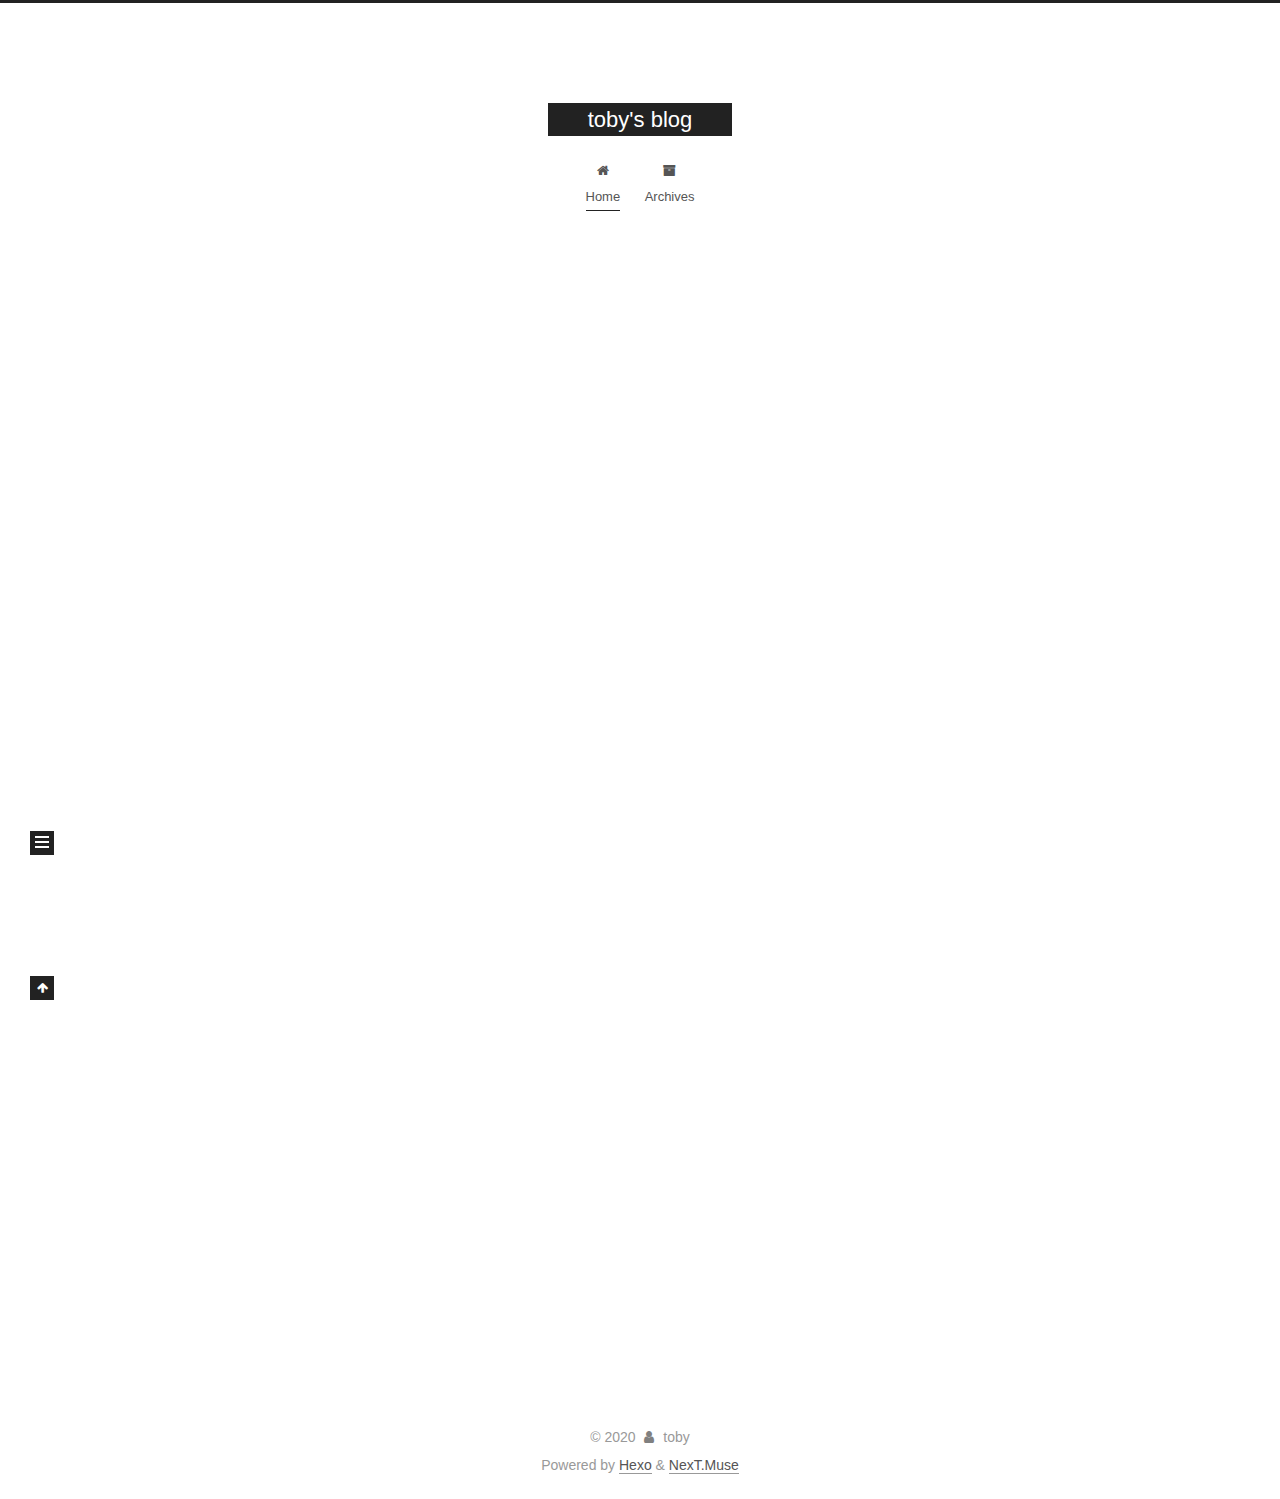
==== commit be796298: "Site updated: 2020-04-06 00:05:55" ====
--- a/index.html
+++ b/index.html
@@ -1,5 +1,5 @@
 <!DOCTYPE html>
-<html lang="cn">
+<html lang="en">
 <head>
   <meta charset="UTF-8">
 <meta name="viewport" content="width=device-width, initial-scale=1, maximum-scale=2">
@@ -24,7 +24,7 @@
 <meta property="og:title" content="toby&#39;s blog">
 <meta property="og:url" content="https://xccong88.github.io/index.html">
 <meta property="og:site_name" content="toby&#39;s blog">
-<meta property="og:locale" content="cn">
+<meta property="og:locale" content="en_US">
 <meta property="article:author" content="toby">
 <meta name="twitter:card" content="summary">
 
@@ -37,7 +37,7 @@
     sidebar: "",
     isHome : true,
     isPost : false,
-    lang   : 'cn'
+    lang   : 'en'
   };
 </script>
 
@@ -81,7 +81,7 @@
     <header class="header" itemscope itemtype="http://schema.org/WPHeader">
       <div class="header-inner"><div class="site-brand-container">
   <div class="site-nav-toggle">
-    <div class="toggle" aria-label="تشغيل شريط التصفح">
+    <div class="toggle" aria-label="Toggle navigation bar">
       <span class="toggle-line toggle-line-first"></span>
       <span class="toggle-line toggle-line-middle"></span>
       <span class="toggle-line toggle-line-last"></span>
@@ -115,7 +115,7 @@
   </li>
         <li class="menu-item menu-item-archives">
 
-    <a href="/archives/" rel="section"><i class="fa fa-fw fa-archive"></i>الأرشيفات</a>
+    <a href="/archives/" rel="section"><i class="fa fa-fw fa-archive"></i>Archives</a>
 
   </li>
   </ul>
@@ -144,7 +144,7 @@
       
   
   
-  <article itemscope itemtype="http://schema.org/Article" class="post-block" lang="cn">
+  <article itemscope itemtype="http://schema.org/Article" class="post-block" lang="en">
     <link itemprop="mainEntityOfPage" href="https://xccong88.github.io/2020/04/05/hello-world/">
 
     <span hidden itemprop="author" itemscope itemtype="http://schema.org/Person">
@@ -167,9 +167,9 @@
               <span class="post-meta-item-icon">
                 <i class="fa fa-calendar-o"></i>
               </span>
-              <span class="post-meta-item-text">نُشر في</span>
-
-              <time title="أُنشأ: 2020-04-05 20:32:20" itemprop="dateCreated datePublished" datetime="2020-04-05T20:32:20+08:00">2020-04-05</time>
+              <span class="post-meta-item-text">Posted on</span>
+
+              <time title="Created: 2020-04-05 20:32:20" itemprop="dateCreated datePublished" datetime="2020-04-05T20:32:20+08:00">2020-04-05</time>
             </span>
 
           
@@ -255,10 +255,10 @@
 
       <ul class="sidebar-nav motion-element">
         <li class="sidebar-nav-toc">
-          المحتويات
+          Table of Contents
         </li>
         <li class="sidebar-nav-overview">
-          عام
+          Overview
         </li>
       </ul>
 
@@ -278,7 +278,7 @@
           <a href="/archives/">
         
           <span class="site-state-item-count">1</span>
-          <span class="site-state-item-name">المقالات</span>
+          <span class="site-state-item-name">posts</span>
         </a>
       </div>
   </nav>
@@ -311,7 +311,7 @@
   </span>
   <span class="author" itemprop="copyrightHolder">toby</span>
 </div>
-  <div class="powered-by">تطبيق الموقع <a href="https://hexo.io/" class="theme-link" rel="noopener" target="_blank">Hexo</a> & <a href="https://muse.theme-next.org/" class="theme-link" rel="noopener" target="_blank">NexT.Muse</a>
+  <div class="powered-by">Powered by <a href="https://hexo.io/" class="theme-link" rel="noopener" target="_blank">Hexo</a> & <a href="https://muse.theme-next.org/" class="theme-link" rel="noopener" target="_blank">NexT.Muse</a>
   </div>
 
         
--- a/css/main.css
+++ b/css/main.css
@@ -1172,7 +1172,7 @@
 }
 .links-of-author a::before,
 .links-of-author span.exturl::before {
-  background: #cbf929;
+  background: #7a5563;
   border-radius: 50%;
   content: ' ';
   display: inline-block;
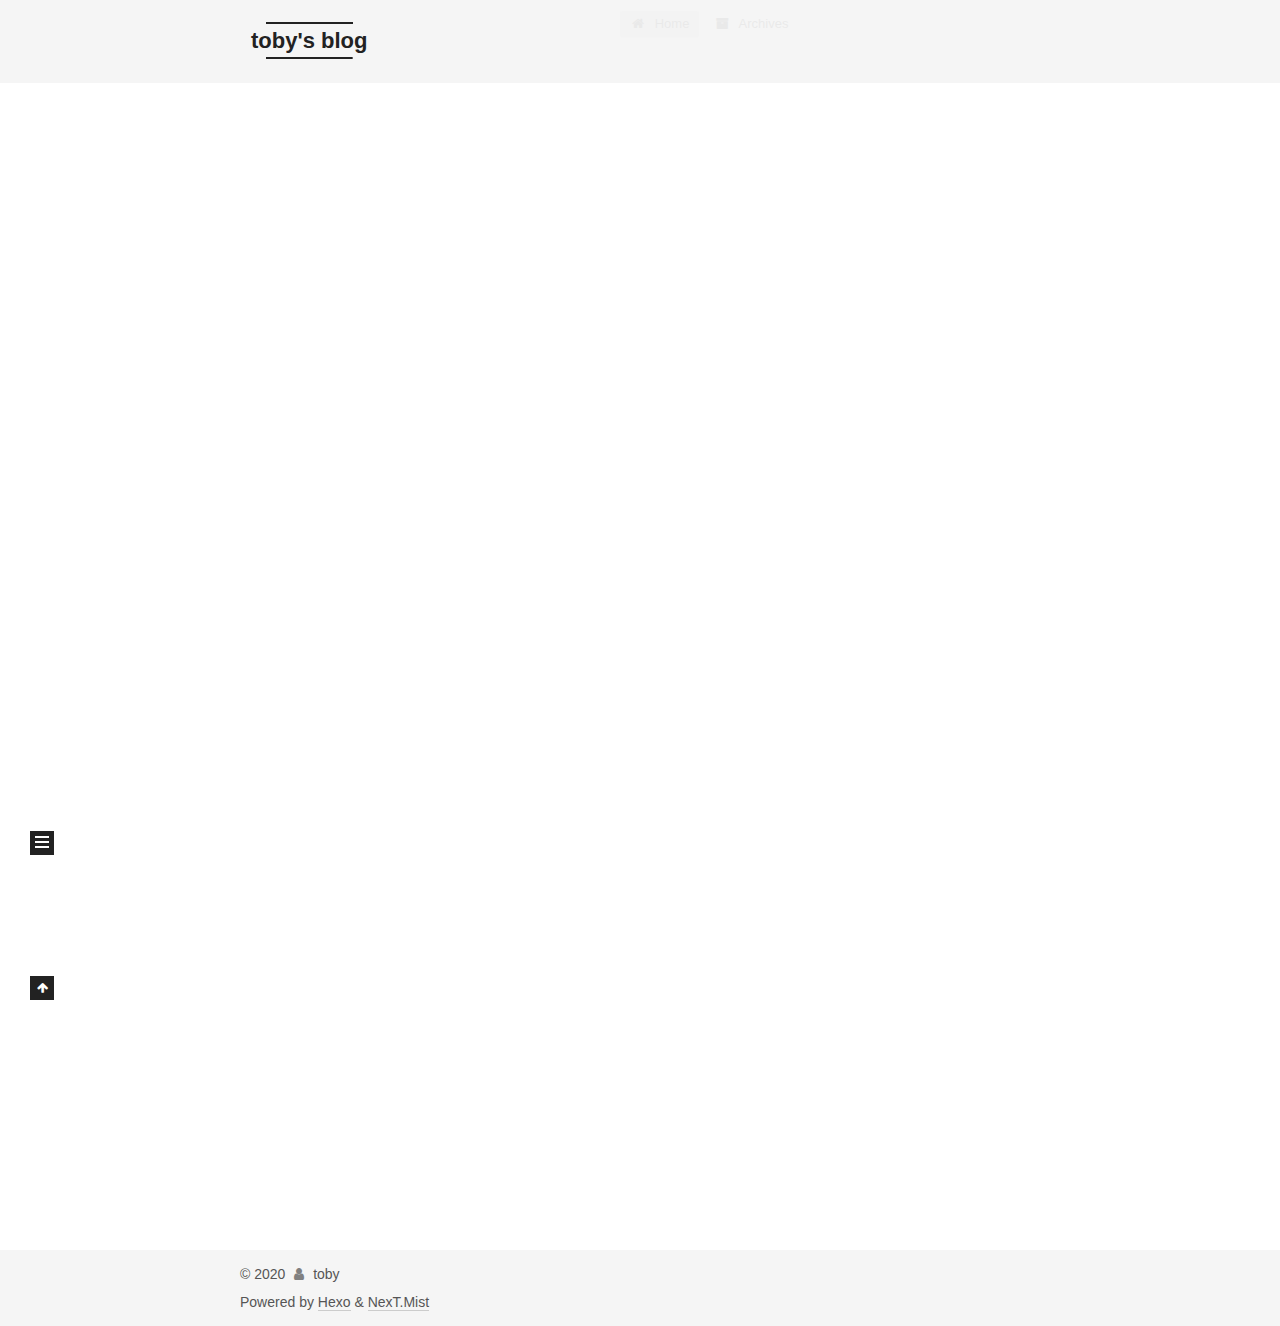
==== commit 4094eb23: "Site updated: 2020-04-06 00:12:07" ====
--- a/index.html
+++ b/index.html
@@ -17,7 +17,7 @@
 
 <script id="hexo-configurations">
     var NexT = window.NexT || {};
-    var CONFIG = {"hostname":"xccong88.github.io","root":"/","scheme":"Muse","version":"7.8.0","exturl":false,"sidebar":{"position":"left","display":"post","padding":18,"offset":12,"onmobile":false},"copycode":{"enable":false,"show_result":false,"style":null},"back2top":{"enable":true,"sidebar":false,"scrollpercent":false},"bookmark":{"enable":false,"color":"#222","save":"auto"},"fancybox":false,"mediumzoom":false,"lazyload":false,"pangu":false,"comments":{"style":"tabs","active":null,"storage":true,"lazyload":false,"nav":null},"algolia":{"hits":{"per_page":10},"labels":{"input_placeholder":"Search for Posts","hits_empty":"We didn't find any results for the search: ${query}","hits_stats":"${hits} results found in ${time} ms"}},"localsearch":{"enable":false,"trigger":"auto","top_n_per_article":1,"unescape":false,"preload":false},"motion":{"enable":true,"async":false,"transition":{"post_block":"fadeIn","post_header":"slideDownIn","post_body":"slideDownIn","coll_header":"slideLeftIn","sidebar":"slideUpIn"}}};
+    var CONFIG = {"hostname":"xccong88.github.io","root":"/","scheme":"Mist","version":"7.8.0","exturl":false,"sidebar":{"position":"left","display":"post","padding":18,"offset":12,"onmobile":false},"copycode":{"enable":false,"show_result":false,"style":null},"back2top":{"enable":true,"sidebar":false,"scrollpercent":false},"bookmark":{"enable":false,"color":"#222","save":"auto"},"fancybox":false,"mediumzoom":false,"lazyload":false,"pangu":false,"comments":{"style":"tabs","active":null,"storage":true,"lazyload":false,"nav":null},"algolia":{"hits":{"per_page":10},"labels":{"input_placeholder":"Search for Posts","hits_empty":"We didn't find any results for the search: ${query}","hits_stats":"${hits} results found in ${time} ms"}},"localsearch":{"enable":false,"trigger":"auto","top_n_per_article":1,"unescape":false,"preload":false},"motion":{"enable":true,"async":false,"transition":{"post_block":"fadeIn","post_header":"slideDownIn","post_body":"slideDownIn","coll_header":"slideLeftIn","sidebar":"slideUpIn"}}};
   </script>
 
   <meta property="og:type" content="website">
@@ -311,7 +311,7 @@
   </span>
   <span class="author" itemprop="copyrightHolder">toby</span>
 </div>
-  <div class="powered-by">Powered by <a href="https://hexo.io/" class="theme-link" rel="noopener" target="_blank">Hexo</a> & <a href="https://muse.theme-next.org/" class="theme-link" rel="noopener" target="_blank">NexT.Muse</a>
+  <div class="powered-by">Powered by <a href="https://hexo.io/" class="theme-link" rel="noopener" target="_blank">Hexo</a> & <a href="https://mist.theme-next.org/" class="theme-link" rel="noopener" target="_blank">NexT.Mist</a>
   </div>
 
         
--- a/css/main.css
+++ b/css/main.css
@@ -1,21 +1,21 @@
 :root {
   --body-bg-color: #fff;
-  --content-bg-color: #fff;
+  --content-bg-color: #f5f5f5;
   --card-bg-color: #f5f5f5;
   --text-color: #555;
   --link-color: #555;
   --link-hover-color: #222;
-  --brand-color: #fff;
-  --brand-hover-color: #fff;
+  --brand-color: #222;
+  --brand-hover-color: #222;
   --table-row-odd-bg-color: #f9f9f9;
   --table-row-hover-bg-color: #f5f5f5;
-  --menu-item-bg-color: #f5f5f5;
-  --btn-default-bg: #222;
-  --btn-default-color: #fff;
-  --btn-default-border-color: #222;
-  --btn-default-hover-bg: #fff;
-  --btn-default-hover-color: #222;
-  --btn-default-hover-border-color: #222;
+  --menu-item-bg-color: #ddd;
+  --btn-default-bg: transparent;
+  --btn-default-color: var(--link-color);
+  --btn-default-border-color: var(--link-color);
+  --btn-default-hover-bg: transparent;
+  --btn-default-hover-color: var(--link-hover-color);
+  --btn-default-hover-border-color: var(--link-hover-color);
 }
 html {
   line-height: 1.15; /* 1 */
@@ -220,7 +220,7 @@
 }
 a,
 span.exturl {
-  border-bottom: 1px solid #999;
+  border-bottom: 1px solid #ccc;
   color: var(--link-color);
   outline: 0;
   text-decoration: none;
@@ -973,7 +973,7 @@
 }
 .site-meta {
   flex-grow: 1;
-  text-align: center;
+  text-align: left;
 }
 @media (max-width: 767px) {
   .site-meta {
@@ -1172,7 +1172,7 @@
 }
 .links-of-author a::before,
 .links-of-author span.exturl::before {
-  background: #7a5563;
+  background: #826b8c;
   border-radius: 50%;
   content: ' ';
   display: inline-block;
@@ -2141,123 +2141,205 @@
 .tag-cloud a:hover {
   color: #222 !important;
 }
+hr {
+  height: 2px;
+  margin: 20px 0;
+}
+.btn {
+  padding: 0 10px;
+}
+.headband {
+  display: none;
+}
+.main-inner {
+  padding-bottom: 80px;
+}
 @media (max-width: 767px) {
-  .header-inner,
-  .main-inner,
+  .main-inner {
+    width: auto;
+  }
+}
+.content {
+  padding-top: 80px;
+}
+@media (max-width: 767px) {
+  .content {
+    padding-top: 60px;
+  }
+}
+.pagination {
+  margin: 120px 0 0;
+  text-align: left;
+}
+@media (max-width: 767px) {
+  .pagination {
+    margin: 80px 10px 0;
+    text-align: center;
+  }
+}
+.footer {
+  background: var(--content-bg-color);
+  color: var(--text-color);
+  padding: 10px 0;
+}
+.footer-inner {
+  text-align: left;
+}
+@media (max-width: 767px) {
   .footer-inner {
+    text-align: center;
     width: auto;
   }
 }
+.header {
+  background: var(--content-bg-color);
+}
 .header-inner {
-  padding-top: 100px;
+  align-items: center;
+  display: flex;
+  padding: 20px 0;
 }
 @media (max-width: 767px) {
   .header-inner {
-    padding-top: 50px;
-  }
-}
-.main-inner {
-  padding-bottom: 60px;
-}
-.content {
-  padding-top: 70px;
+    display: block;
+    padding: 10px 0;
+    width: auto;
+  }
+}
+.site-meta {
+  line-height: normal;
+}
+.site-meta .brand {
+  padding: 2px 1px;
 }
 @media (max-width: 767px) {
-  .content {
-    padding-top: 35px;
-  }
-}
-embed {
+  .site-meta .brand {
+    display: block;
+  }
+}
+.site-meta .site-title {
+  font-weight: bolder;
+}
+.logo-line-before,
+.logo-line-after {
   display: block;
-  margin: 0 auto 25px auto;
-}
-.custom-logo .site-meta-headline {
-  text-align: center;
-}
-.custom-logo .site-title {
-  color: #222;
-  margin: 10px auto 0;
-}
-.custom-logo .site-title a {
-  border: 0;
-}
-.custom-logo-image {
-  background: #fff;
   margin: 0 auto;
-  max-width: 150px;
-  padding: 5px;
-}
-.brand {
-  background: var(--btn-default-bg);
+  overflow: hidden;
+  width: 75%;
+}
+@media (max-width: 767px) {
+  .logo-line-before,
+  .logo-line-after {
+    display: none;
+  }
+}
+.logo-line-before i,
+.logo-line-after i {
+  background: var(--brand-color);
+  display: block;
+  height: 2px;
+  position: relative;
+}
+.use-motion .logo-line-before i {
+  left: -100%;
+}
+.use-motion .logo-line-after i {
+  right: -100%;
+}
+.site-subtitle {
+  display: none;
+}
+.site-nav {
+  flex-grow: 1;
 }
 @media (max-width: 767px) {
   .site-nav {
-    border-bottom: 1px solid #ddd;
-    border-top: 1px solid #ddd;
-    left: 0;
-    margin: 0;
-    padding: 0;
-    width: 100%;
-  }
-}
-@media (max-width: 767px) {
-  .menu {
-    text-align: left;
-  }
-}
-.menu-item-active a,
-.menu .menu-item a:hover,
-.menu .menu-item span.exturl:hover {
-  background: transparent;
-  border-bottom: 1px solid var(--link-hover-color) !important;
-}
-@media (max-width: 767px) {
-  .menu-item-active a,
-  .menu .menu-item a:hover,
-  .menu .menu-item span.exturl:hover {
-    border-bottom: 1px dotted #ddd !important;
-  }
+    padding: 10px 10px 0;
+  }
+}
+.menu {
+  margin: 0;
+}
+.menu .menu-item {
+  margin: 0;
 }
 @media (max-width: 767px) {
   .menu .menu-item {
-    margin: 0 10px;
+    margin-top: 5px;
   }
 }
 .menu .menu-item a,
 .menu .menu-item span.exturl {
-  border-bottom: 1px solid transparent;
+  border-radius: 2px;
+  padding: 0 10px;
+  transition-property: background;
 }
 @media (max-width: 767px) {
   .menu .menu-item a,
   .menu .menu-item span.exturl {
-    padding: 5px 10px;
-  }
-}
-@media (min-width: 768px) and (max-width: 991px) {
-  .menu .menu-item .fa {
-    display: block;
-    line-height: 2;
-    margin-right: 0;
-    width: 100%;
-  }
-}
-@media (min-width: 992px) {
-  .menu .menu-item .fa {
-    display: block;
-    line-height: 2;
-    margin-right: 0;
-    width: 100%;
+    text-align: left;
   }
 }
 .menu .menu-item .badge {
-  background: #eee;
+  background: #fff;
+  border-radius: 10px;
+  color: #555;
   padding: 1px 4px;
-}
-.sub-menu {
-  margin: 10px 0;
-}
-.sub-menu .menu-item {
-  display: inline-block;
+  text-shadow: 1px 1px 0 rgba(0,0,0,0.1);
+}
+.posts-expand.index .post-title,
+.posts-expand.index .post-meta {
+  text-align: left;
+}
+@media (max-width: 767px) {
+  .posts-expand.index .post-title,
+  .posts-expand.index .post-meta {
+    text-align: center;
+  }
+}
+.posts-expand.index .post-meta {
+  margin: 5px 0 20px 0;
+}
+.posts-expand .post-eof {
+  display: none;
+}
+.posts-expand .post-block:not(:first-child) {
+  margin-top: 120px;
+}
+.posts-expand .post-title,
+.posts-expand .post-meta {
+  text-align: center;
+}
+.posts-expand .post-body img {
+  margin-left: 0;
+}
+.posts-expand .post-tags {
+  text-align: left;
+}
+.posts-expand .post-tags a {
+  background: #f5f5f5;
+  border-bottom: none;
+  padding: 1px 5px;
+}
+.posts-expand .post-tags a:hover {
+  background: #ccc;
+}
+.posts-expand .post-nav {
+  margin-top: 40px;
+}
+.post-button {
+  margin-top: 20px;
+  text-align: left;
+}
+.post-button .btn {
+  background: none;
+  border: 0;
+  border-bottom: 2px solid var(--btn-default-border-color);
+  padding: 0;
+  transition-property: border;
+}
+.post-button .btn:hover {
+  border-bottom-color: var(--btn-default-hover-border-color);
 }
 .sidebar {
   left: -320px;
@@ -2294,3 +2376,9 @@
   text-overflow: ellipsis;
   white-space: nowrap;
 }
+.sub-menu {
+  margin: 10px 0;
+}
+.sub-menu .menu-item {
+  display: inline-block;
+}
